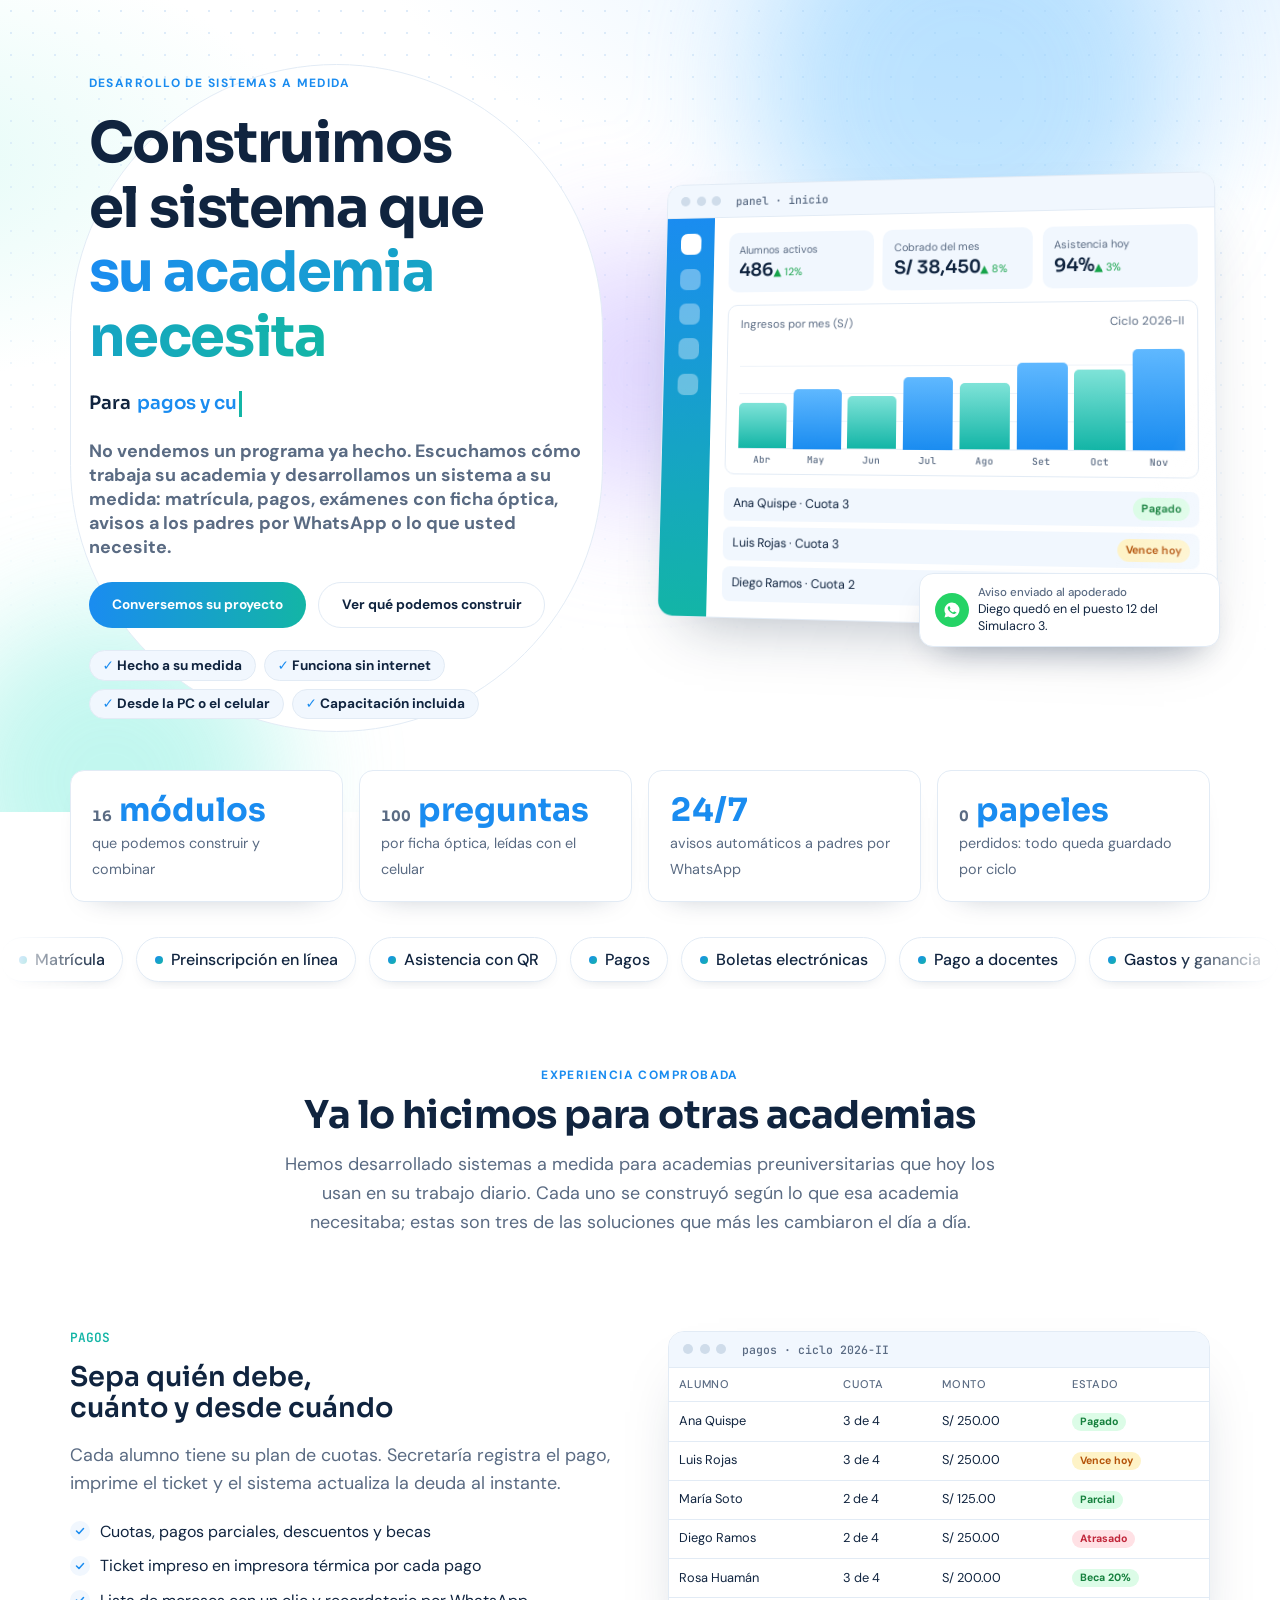
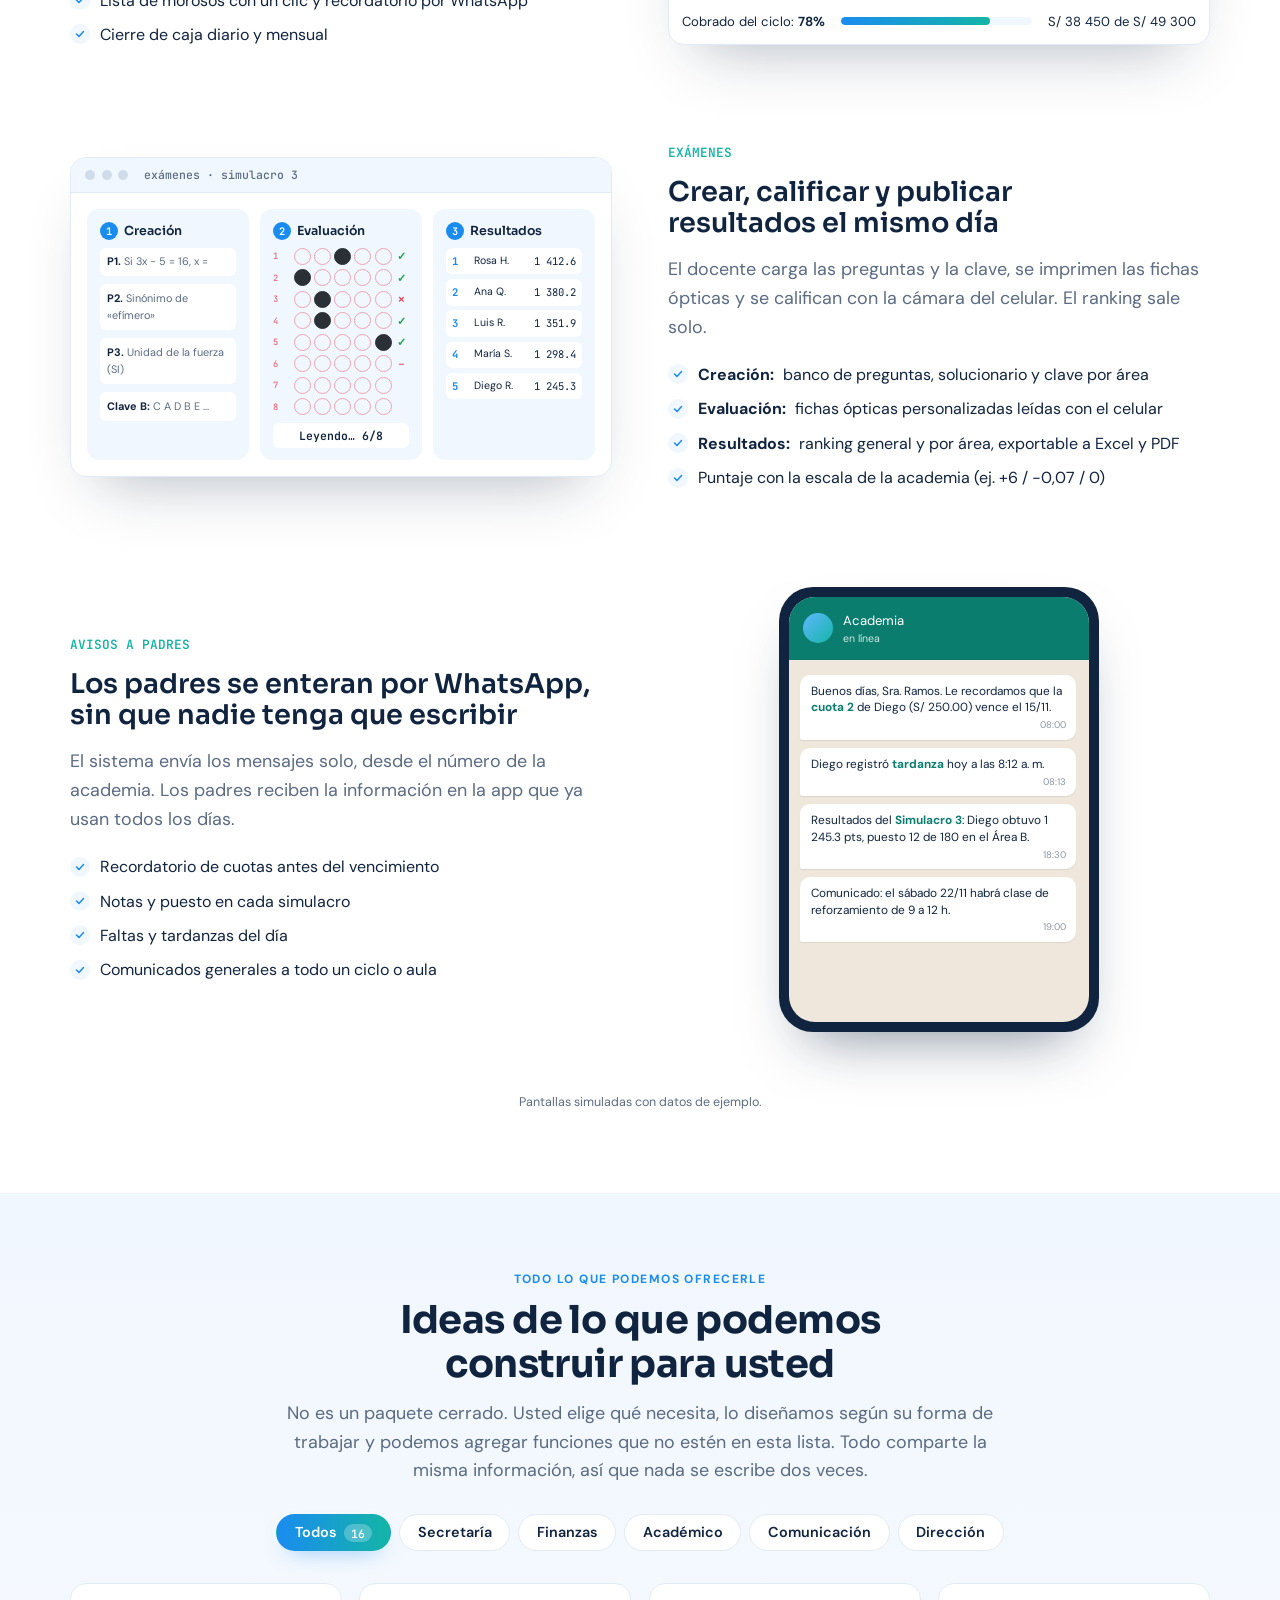
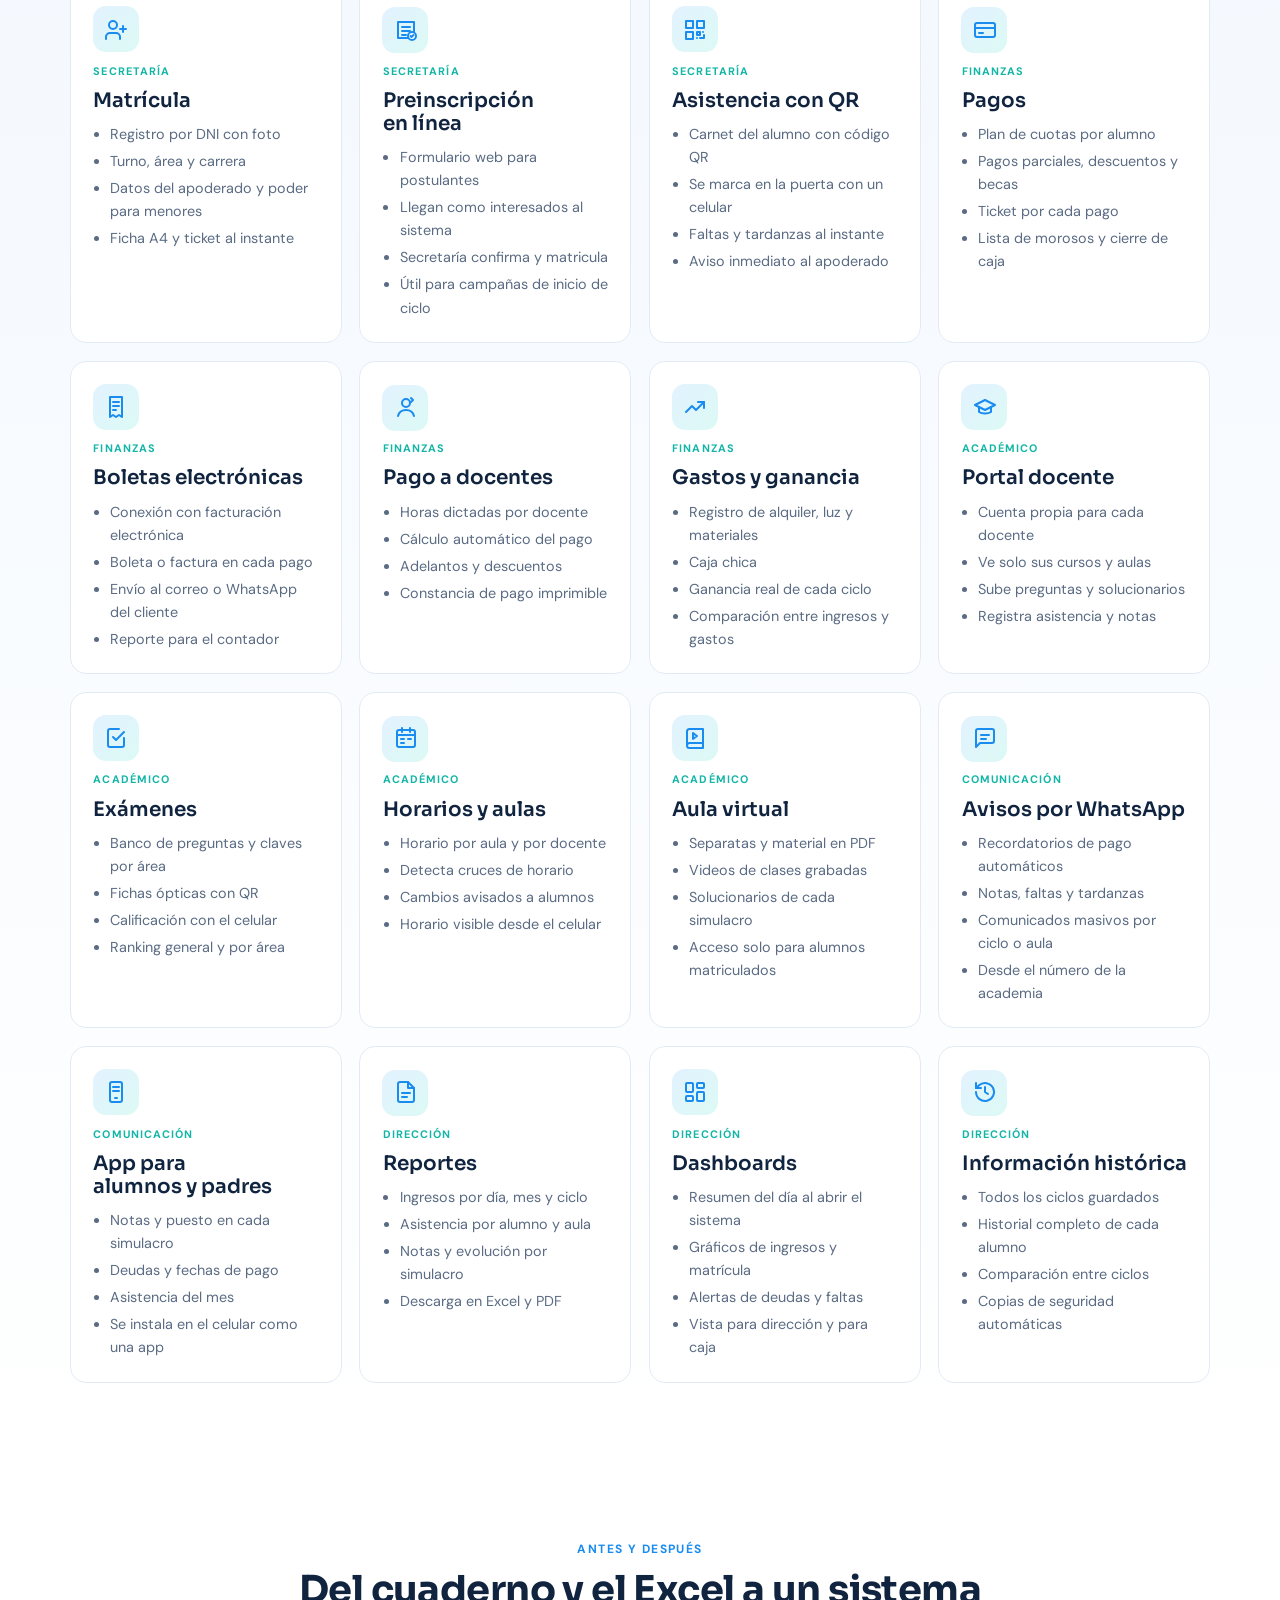
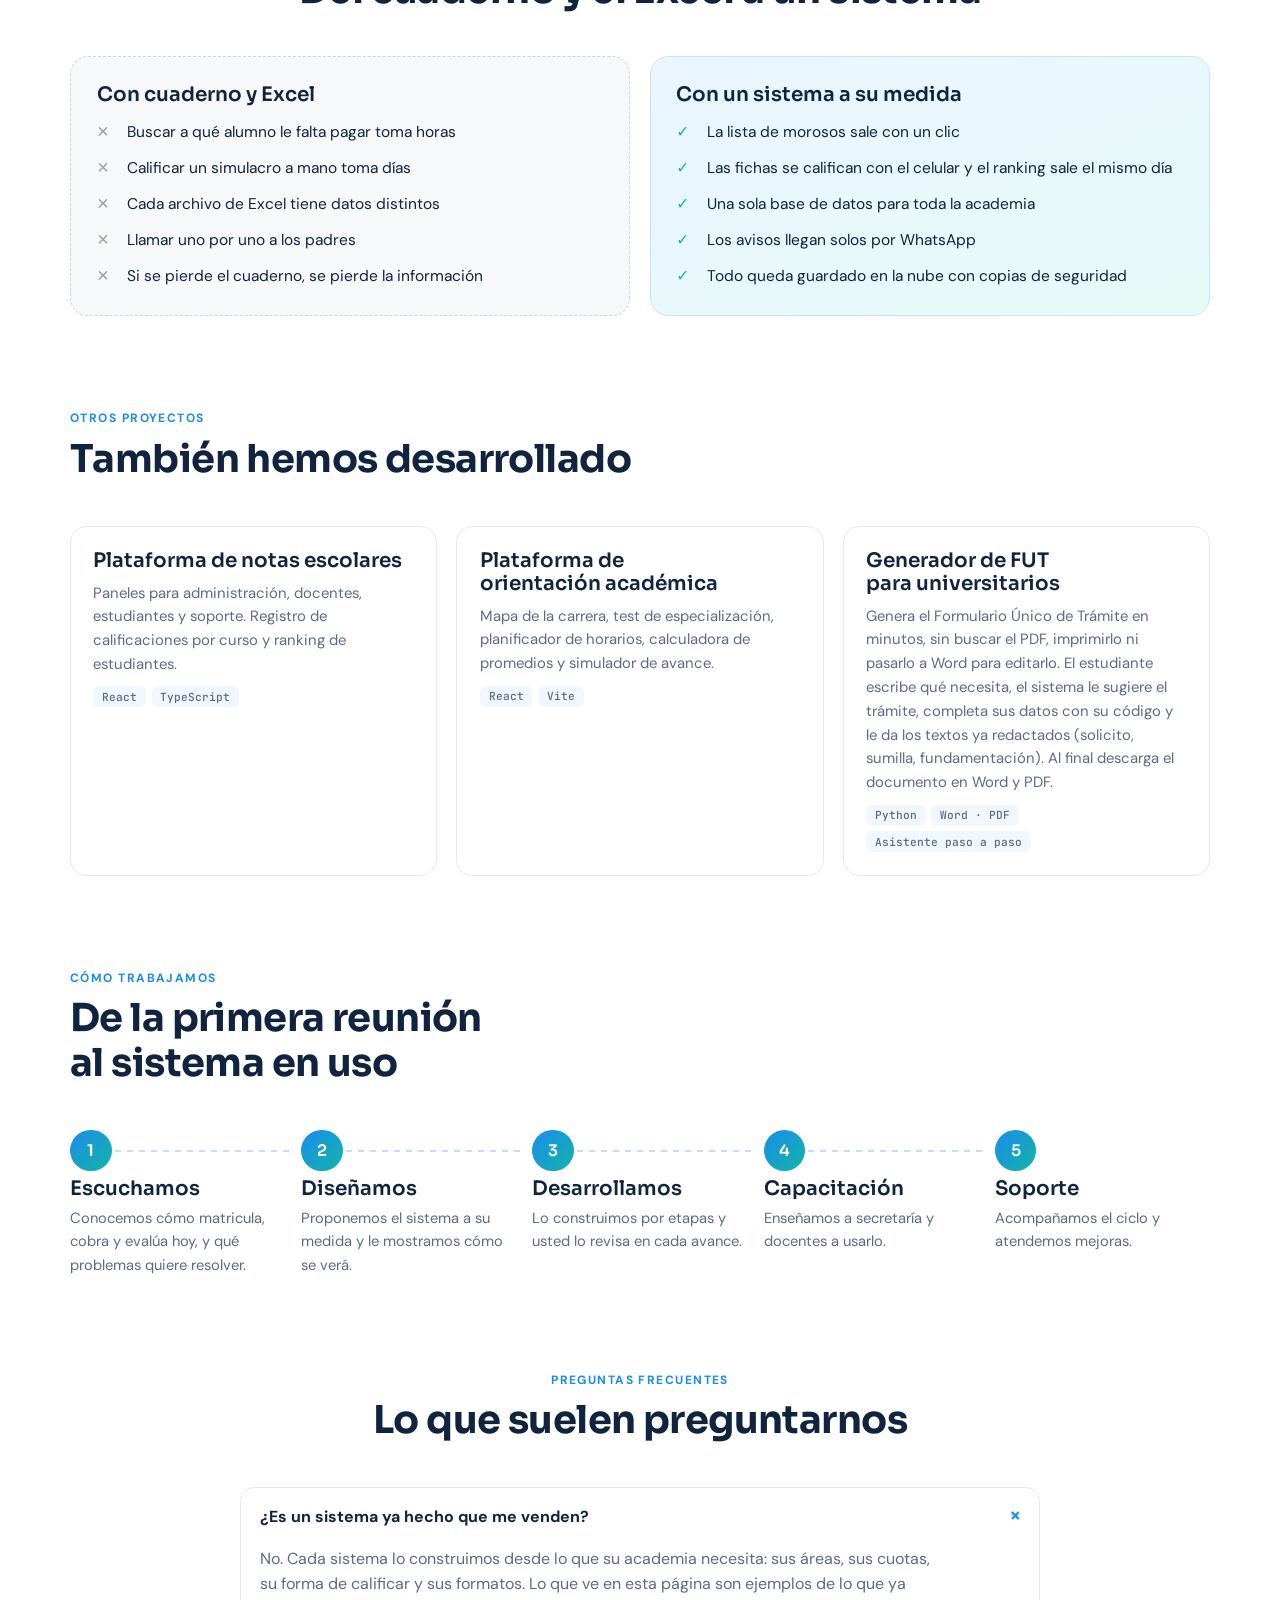
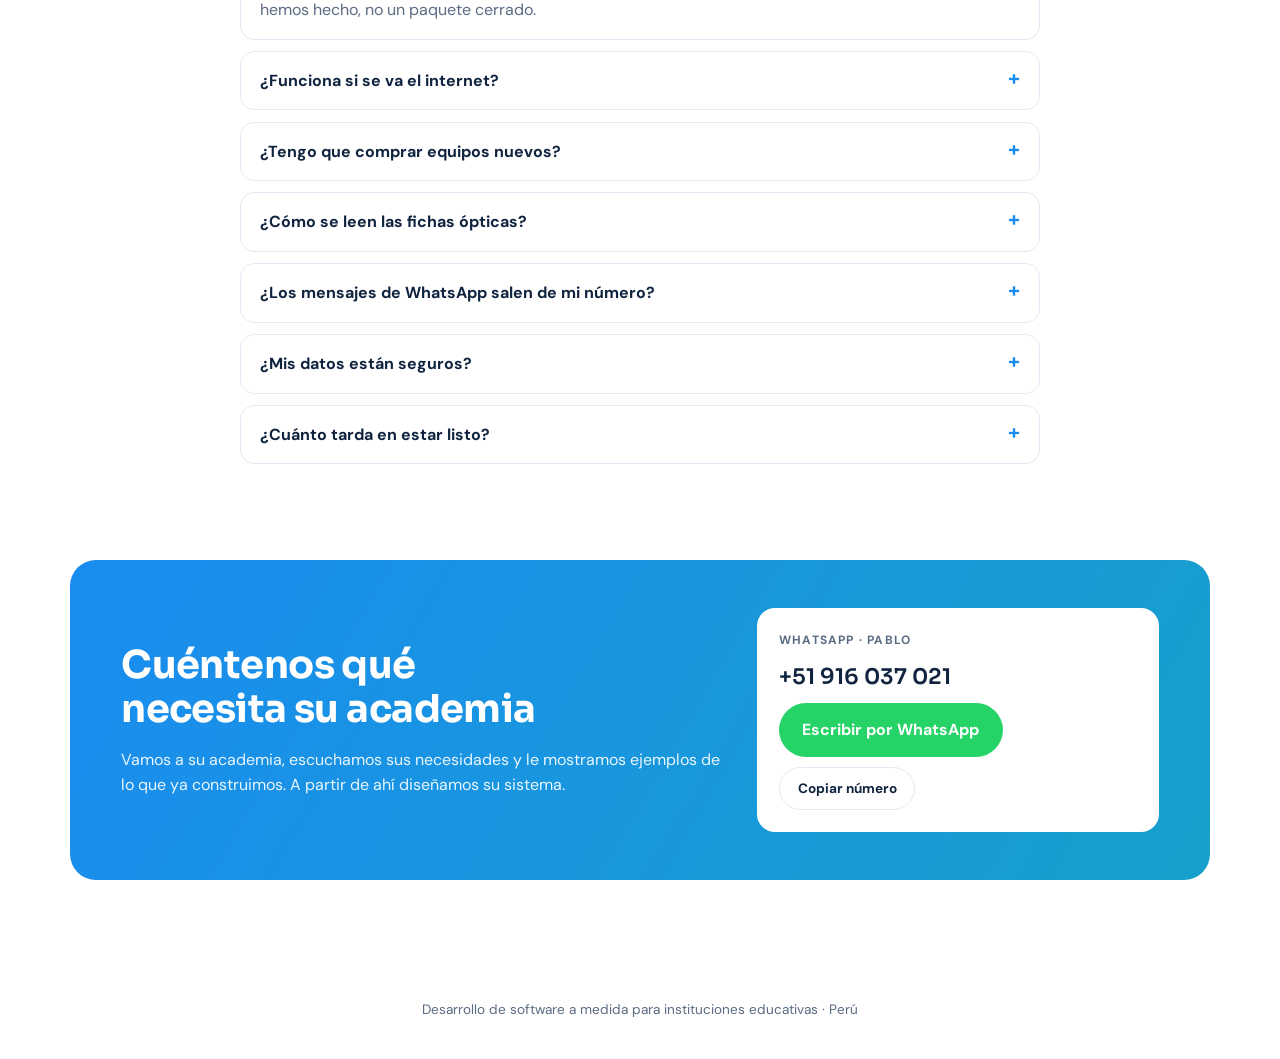
==== index.html @ 5cb62488 "Portafolio de sistemas para academias Co-Authored-By: Claude Opus 5.5 <noreply@anthropic.com>" ====
<!doctype html>
<html lang="es">
<head>
<meta charset="utf-8">
<meta name="viewport" content="width=device-width, initial-scale=1, viewport-fit=cover">
<title>Sistemas para Academias</title>
<meta name="description" content="Desarrollamos sistemas a medida para academias preuniversitarias: matrícula, pagos, exámenes con ficha óptica y avisos a padres por WhatsApp.">
<meta property="og:title" content="Sistemas a medida para academias">
<meta property="og:description" content="Matrícula, pagos, exámenes con ficha óptica y avisos a padres por WhatsApp, hechos a la medida de su academia.">
<meta name="claude:viewport-fit-sides" content="cover">
<link rel="preconnect" href="https://fonts.googleapis.com">
<link rel="stylesheet" href="https://fonts.googleapis.com/css2?family=Sora:wght@500;600;700&family=DM+Sans:wght@400;500;700&family=JetBrains+Mono:wght@500&display=swap">
<style>
/* Layout: landing clara de producto — hero con pantalla del sistema, tres pilares con su pantalla simulada, catálogo de módulos, comparación, FAQ y contacto.
   Tema único claro (lo pidió el cliente): colores fijados explícitamente. */
:root{
  --bg:#ffffff; --soft:#f1f7fe; --sky:#1a8cf0; --sky-2:#5fb8ff; --teal:#13b5a6;
  --ink:#10243f; --muted:#5a6b83; --line:#e2ebf5; --ok:#16a34a; --bad:#e2475b; --warn:#f59e0b; --wa:#25d366;
  --display:"Sora","Segoe UI",system-ui,sans-serif;
  --body:"DM Sans","Segoe UI",system-ui,sans-serif;
  --mono:"JetBrains Mono",ui-monospace,Consolas,monospace;
  color-scheme:light;
}
body{background:var(--bg);color:var(--ink);font:400 1rem/1.6 var(--body);overflow-x:hidden}
.wrap{max-width:1140px;margin:0 auto;padding-left:max(16px,env(safe-area-inset-left,0px));padding-right:max(16px,env(safe-area-inset-right,0px))}
section{padding-block:5rem}
h1,h2,h3,h4{font-family:var(--display);text-wrap:balance;margin:0;line-height:1.15}
h1{font-size:clamp(2.1rem,5vw,3.5rem);font-weight:700;letter-spacing:-.025em}
h2{font-size:clamp(1.7rem,3.2vw,2.4rem);font-weight:700;letter-spacing:-.015em}
h3{font-size:1.25rem;font-weight:600}
p{margin:0;max-width:62ch}
.eyebrow{display:inline-block;font:700 .75rem/1 var(--body);letter-spacing:.12em;text-transform:uppercase;color:var(--sky)}
.lead{font-size:1.12rem;color:var(--muted)}
.grad{background:linear-gradient(90deg,var(--sky),var(--teal));-webkit-background-clip:text;background-clip:text;color:transparent}
:focus-visible{outline:3px solid var(--sky-2);outline-offset:3px;border-radius:6px}
.head{display:grid;gap:.8rem;margin-bottom:2.8rem;max-width:720px}
.head.center{margin-inline:auto;text-align:center;justify-items:center}

.btn{display:inline-flex;align-items:center;gap:.5rem;padding:.85rem 1.4rem;border-radius:999px;font-weight:700;text-decoration:none;color:var(--ink);background:var(--bg);border:1.5px solid var(--line);transition:transform .2s,box-shadow .2s}
.btn:hover{transform:translateY(-2px);box-shadow:0 10px 24px -12px rgba(26,140,240,.45)}
.btn.primary{background:linear-gradient(90deg,var(--sky),var(--teal));color:#fff;border-color:transparent}
.btn.wa{background:var(--wa);color:#fff;border-color:transparent}

/* animación al entrar en pantalla (el estado de reposo es visible) */
.rv.in{animation:up .7s cubic-bezier(.2,.7,.2,1) both}
.rv.in.d1{animation-delay:.08s}.rv.in.d2{animation-delay:.16s}.rv.in.d3{animation-delay:.24s}
@keyframes up{from{opacity:0;transform:translateY(26px)}to{opacity:1;transform:none}}

/* HERO */
.hero{background:radial-gradient(1200px 500px at 85% -10%,#dff0ff 0,transparent 60%),radial-gradient(800px 400px at -10% 20%,#e3fbf7 0,transparent 55%),var(--bg);padding-block:4rem 5rem;position:relative}
.hero .wrap{display:grid;grid-template-columns:1fr 1.05fr;gap:3rem;align-items:center}
.hero .copy{display:grid;gap:1.4rem;min-width:0}
.cta{display:flex;flex-wrap:wrap;gap:.75rem}
.chips{display:flex;flex-wrap:wrap;gap:.5rem}
.chip{font-size:.85rem;padding:.35rem .8rem;border-radius:999px;background:var(--soft);color:var(--ink);border:1px solid var(--line)}
.chip b{color:var(--sky)}

/* ventana de app simulada */
.app{background:#fff;border:1px solid var(--line);border-radius:16px;box-shadow:0 30px 60px -30px rgba(16,36,63,.35);overflow:hidden;min-width:0}
.app .bar{display:flex;align-items:center;gap:.4rem;padding:.6rem .9rem;background:var(--soft);border-bottom:1px solid var(--line)}
.app .bar i{width:10px;height:10px;border-radius:50%;background:#cfdcea}
.app .bar span{margin-left:.6rem;font:500 .72rem var(--mono);color:var(--muted)}
.dash{display:grid;grid-template-columns:3.2rem 1fr}
.side{background:linear-gradient(180deg,var(--sky),var(--teal));display:grid;align-content:start;gap:.9rem;padding:1rem 0;justify-items:center}
.side i{width:22px;height:22px;border-radius:7px;background:rgba(255,255,255,.35)}
.side i:first-child{background:#fff}
.dmain{padding:1rem;display:grid;gap:.8rem;min-width:0}
.kpis{display:grid;grid-template-columns:repeat(3,minmax(0,1fr));gap:.6rem}
.kpi{background:var(--soft);border-radius:10px;padding:.6rem .7rem;min-width:0}
.kpi small{display:block;font-size:.68rem;color:var(--muted)}
.kpi strong{font:600 1.15rem var(--display);font-variant-numeric:tabular-nums}
.kpi em{font-style:normal;font-size:.68rem;color:var(--ok)}
.chart{background:#fff;border:1px solid var(--line);border-radius:10px;padding:.7rem .8rem .5rem}
.chart header{display:flex;justify-content:space-between;font-size:.72rem;color:var(--muted);margin-bottom:.4rem}
.bars{display:grid;grid-template-columns:repeat(8,1fr);gap:.45rem;align-items:end;height:110px;border-bottom:1px solid var(--line);background:repeating-linear-gradient(0deg,transparent 0 27px,#eef3f9 27px 28px)}
.bars span{background:linear-gradient(180deg,var(--sky-2),var(--sky));border-radius:5px 5px 0 0;height:var(--h);transform-origin:bottom;animation:grow 1.1s cubic-bezier(.2,.7,.2,1) both}
.bars span:nth-child(odd){background:linear-gradient(180deg,#7fe3d8,var(--teal))}
@keyframes grow{from{transform:scaleY(0)}}
.months{display:grid;grid-template-columns:repeat(8,1fr);gap:.45rem;font:500 .6rem var(--mono);color:var(--muted);text-align:center;margin-top:.25rem}
.list{display:grid;gap:.35rem}
.li{display:flex;justify-content:space-between;align-items:center;gap:.5rem;font-size:.78rem;padding:.4rem .6rem;border-radius:8px;background:var(--soft)}
.pill{font-size:.66rem;font-weight:700;padding:.15rem .5rem;border-radius:999px;white-space:nowrap}
.pill.ok{background:#dcfce7;color:#15803d}.pill.warn{background:#fef3c7;color:#b45309}.pill.bad{background:#ffe1e5;color:#c0263a}

.hero-art{position:relative;min-width:0}
.toast{position:absolute;right:-10px;bottom:-26px;display:flex;gap:.6rem;align-items:center;background:#fff;border:1px solid var(--line);border-radius:14px;padding:.7rem .9rem;box-shadow:0 18px 36px -18px rgba(16,36,63,.4);max-width:270px;animation:float 5s ease-in-out infinite}
.toast .wa-ic{flex:none;width:34px;height:34px;border-radius:50%;background:var(--wa);display:grid;place-items:center}
.toast p{font-size:.78rem;line-height:1.35}
.toast b{display:block;font-size:.72rem;color:var(--muted);font-weight:500}
@keyframes float{50%{transform:translateY(-8px)}}

/* CIFRAS */
.stats{display:grid;grid-template-columns:repeat(4,minmax(0,1fr));gap:1rem;margin-top:-2.6rem;position:relative}
.stat{background:#fff;border:1px solid var(--line);border-radius:14px;padding:1.2rem 1.3rem;box-shadow:0 14px 30px -24px rgba(16,36,63,.4)}
.stat strong{display:block;font:700 2rem var(--display);color:var(--sky);font-variant-numeric:tabular-nums}
.stat span{font-size:.9rem;color:var(--muted)}

/* PILARES */
.pillar{display:grid;grid-template-columns:1fr 1fr;gap:3.5rem;align-items:center;padding-block:3rem}
.pillar>*{min-width:0}
.pillar.flip .txt{order:2}
.txt{display:grid;gap:1rem}
.ticks{list-style:none;padding:0;margin:.3rem 0 0;display:grid;gap:.55rem}
.ticks li{display:flex;gap:.6rem;align-items:flex-start}
.ticks li::before{content:"";flex:none;width:20px;height:20px;margin-top:.15rem;border-radius:50%;background:var(--soft) url("data:image/svg+xml,%3Csvg xmlns='http://www.w3.org/2000/svg' viewBox='0 0 24 24' fill='none' stroke='%231a8cf0' stroke-width='3' stroke-linecap='round' stroke-linejoin='round'%3E%3Cpath d='M5 12l5 5 9-10'/%3E%3C/svg%3E") center/12px no-repeat}
.num{font:600 .8rem var(--mono);color:var(--teal)}

/* pagos */
.pay table{width:100%;border-collapse:collapse;font-size:.8rem}
.pay th{text-align:left;font-weight:500;color:var(--muted);font-size:.7rem;text-transform:uppercase;letter-spacing:.06em;padding:.5rem .6rem;border-bottom:1px solid var(--line)}
.pay td{padding:.55rem .6rem;border-bottom:1px solid var(--line);font-variant-numeric:tabular-nums}
.pay tr.hl td{animation:hl 4s ease-in-out infinite}
@keyframes hl{0%,60%,100%{background:transparent}20%,40%{background:#e8f5ff}}
.scroll{overflow-x:auto}
.pay .sum{display:flex;justify-content:space-between;gap:1rem;padding:.8rem;flex-wrap:wrap;font-size:.82rem}
.meter{height:8px;border-radius:99px;background:var(--soft);overflow:hidden;flex:1 1 140px;align-self:center}
.meter i{display:block;height:100%;width:78%;background:linear-gradient(90deg,var(--sky),var(--teal));border-radius:99px;animation:fill 1.6s ease both}
@keyframes fill{from{width:0}}

/* exámenes: 3 pasos */
.exam{display:grid;grid-template-columns:repeat(3,minmax(0,1fr));gap:.7rem;padding:1rem}
.exam>div{min-width:0;background:var(--soft);border-radius:12px;padding:.8rem;display:grid;gap:.5rem;align-content:start}
.exam h4{font-size:.78rem;font-weight:600;display:flex;gap:.4rem;align-items:center}
.exam h4 span{width:18px;height:18px;border-radius:50%;background:var(--sky);color:#fff;font:600 .65rem var(--mono);display:grid;place-items:center}
.q{font-size:.68rem;background:#fff;border-radius:6px;padding:.35rem .45rem;color:var(--muted)}
.q b{color:var(--ink)}
.omr{display:grid;gap:.28rem}
.orow{display:grid;grid-template-columns:1.1rem repeat(5,1fr) .9rem;gap:.18rem;align-items:center;font:500 .55rem var(--mono);color:#e86a7c}
.ob{aspect-ratio:1;border:1px solid #f0a3ae;border-radius:50%;max-width:15px;width:100%;justify-self:center;transition:background .2s}
.ob.on{background:#2b2f36;border-color:#2b2f36}
.res{font-size:.7rem;text-align:center;font-weight:700}
.res.ok{color:var(--ok)}.res.bad{color:var(--bad)}
.score{font:600 .72rem var(--mono);text-align:center;color:var(--ink);background:#fff;border-radius:6px;padding:.3rem}
.rank{display:grid;gap:.3rem}
.rk{display:grid;grid-template-columns:1rem 1fr auto;gap:.35rem;align-items:center;font-size:.66rem;background:#fff;border-radius:6px;padding:.3rem .4rem}
.rk b{font-family:var(--mono);color:var(--sky)}
.rk i{font-style:normal;font-family:var(--mono);font-variant-numeric:tabular-nums}

/* WhatsApp */
.phone{width:min(300px,100%);margin-inline:auto;background:#10243f;border-radius:34px;padding:10px;box-shadow:0 30px 60px -28px rgba(16,36,63,.55)}
.screen{border-radius:26px;overflow:hidden;background:#efe7dc}
.wahead{background:#0b7d6e;color:#fff;display:flex;gap:.6rem;align-items:center;padding:.8rem .9rem;font-size:.82rem}
.wahead i{width:30px;height:30px;border-radius:50%;background:linear-gradient(135deg,var(--sky-2),var(--teal))}
.wahead small{display:block;font-size:.66rem;opacity:.8}
.chat{display:grid;gap:.5rem;padding:.9rem .7rem 1.1rem;min-height:330px;align-content:start}
.msg{background:#fff;border-radius:10px 10px 10px 2px;padding:.5rem .65rem;font-size:.74rem;line-height:1.4;max-width:92%;box-shadow:0 1px 1px rgba(0,0,0,.08)}
.msg time{display:block;text-align:right;font-size:.6rem;color:#8a96a3;margin-top:.15rem}
.msg strong{color:#0b7d6e}
.m1{animation:m1 12s infinite}.m2{animation:m2 12s infinite}.m3{animation:m3 12s infinite}.m4{animation:m4 12s infinite}
@keyframes m1{0%,4%{opacity:0;transform:translateY(10px)}9%,94%{opacity:1;transform:none}100%{opacity:0}}
@keyframes m2{0%,22%{opacity:0;transform:translateY(10px)}27%,94%{opacity:1;transform:none}100%{opacity:0}}
@keyframes m3{0%,40%{opacity:0;transform:translateY(10px)}45%,94%{opacity:1;transform:none}100%{opacity:0}}
@keyframes m4{0%,58%{opacity:0;transform:translateY(10px)}63%,94%{opacity:1;transform:none}100%{opacity:0}}

/* MÓDULOS */
.mods-sec{background:linear-gradient(180deg,var(--soft),#fff)}
.mods{display:grid;grid-template-columns:repeat(4,minmax(0,1fr));gap:1.1rem}
.mod{background:#fff;border:1px solid var(--line);border-radius:16px;padding:1.4rem;display:grid;gap:.7rem;align-content:start;transition:transform .25s,box-shadow .25s,border-color .25s}
.mod:hover{transform:translateY(-5px);box-shadow:0 22px 40px -26px rgba(26,140,240,.55);border-color:#bfe0ff}
.ic{width:46px;height:46px;border-radius:13px;display:grid;place-items:center;background:linear-gradient(135deg,#e3f2ff,#dcfaf5)}
.ic svg{width:24px;height:24px;stroke:var(--sky);fill:none;stroke-width:2;stroke-linecap:round;stroke-linejoin:round}
.mod ul{margin:0;padding-left:1.05rem;color:var(--muted);font-size:.9rem;display:grid;gap:.25rem}

/* COMPARACIÓN */
.vs{display:grid;grid-template-columns:1fr 1fr;gap:1.2rem}
.col{border-radius:18px;padding:1.6rem;display:grid;gap:.9rem;align-content:start}
.col.before{background:#f7f8fa;border:1px dashed #cfd6df}
.col.after{background:linear-gradient(160deg,#eaf5ff,#e6fbf8);border:1px solid #c7e5ff}
.col h3{display:flex;align-items:center;gap:.6rem}
.col ul{list-style:none;margin:0;padding:0;display:grid;gap:.7rem}
.col li{display:grid;grid-template-columns:1.4rem 1fr;gap:.5rem;font-size:.97rem}
.col.before li::before{content:"✕";color:#9aa4b2;font-weight:700}
.col.after li::before{content:"✓";color:var(--teal);font-weight:700}

/* OTROS */
.others{display:grid;grid-template-columns:repeat(3,minmax(0,1fr));gap:1.2rem}
.other{border:1px solid var(--line);border-radius:16px;padding:1.4rem;display:grid;gap:.6rem;align-content:start;background:#fff}
.other p{color:var(--muted);font-size:.93rem}
.tags{display:flex;flex-wrap:wrap;gap:.35rem}
.tags span{font:500 .7rem var(--mono);padding:.22rem .55rem;border-radius:6px;background:var(--soft);color:var(--muted)}

/* PROCESO */
.steps{list-style:none;margin:0;padding:0;display:grid;grid-template-columns:repeat(5,minmax(0,1fr));gap:1rem;counter-reset:s;position:relative}
.steps li{counter-increment:s;display:grid;gap:.4rem;align-content:start;position:relative}
.steps li::before{content:counter(s);width:2.6rem;height:2.6rem;border-radius:50%;background:linear-gradient(135deg,var(--sky),var(--teal));color:#fff;display:grid;place-items:center;font:600 1rem var(--display);position:relative;z-index:1}
.steps li:not(:last-child)::after{content:"";position:absolute;top:1.3rem;left:2.8rem;right:-.6rem;height:2px;background:repeating-linear-gradient(90deg,#bfe0ff 0 6px,transparent 6px 12px)}
.steps p{color:var(--muted);font-size:.92rem}

/* FAQ */
.faq{display:grid;gap:.7rem;max-width:800px;margin-inline:auto}
details{border:1px solid var(--line);border-radius:14px;background:#fff;padding:0 1.2rem}
summary{cursor:pointer;list-style:none;padding:1rem 0;font-weight:700;display:flex;justify-content:space-between;gap:1rem}
summary::-webkit-details-marker{display:none}
summary::after{content:"+";color:var(--sky);font-size:1.3rem;line-height:1;transition:transform .25s}
details[open] summary::after{transform:rotate(45deg)}
details p{padding-bottom:1rem;color:var(--muted)}

/* CONTACTO */
.contact{background:linear-gradient(120deg,var(--sky),var(--teal));color:#fff;border-radius:26px;padding:3rem max(1.4rem,4vw);display:grid;grid-template-columns:1.2fr .8fr;gap:2rem;align-items:center}
.contact>*{min-width:0}
.contact h2{color:#fff}
.contact p{color:#e8f6ff}
.card{background:#fff;color:var(--ink);border-radius:18px;padding:1.4rem;display:grid;gap:.8rem}
.card small{font-size:.75rem;text-transform:uppercase;letter-spacing:.1em;color:var(--muted);font-weight:700}
.card .n{font:600 1.35rem var(--display);user-select:all;overflow-wrap:anywhere}
.row2{display:flex;flex-wrap:wrap;gap:.6rem}
.copy{font:700 .85rem var(--body);padding:.75rem 1.1rem;border-radius:999px;border:1.5px solid var(--line);background:#fff;color:var(--ink);cursor:pointer}
footer.site{padding-block:2.4rem;color:var(--muted);font-size:.85rem;text-align:center}
.note{font-size:.78rem;color:var(--muted);text-align:center;margin-top:.8rem;max-width:none}

@media (max-width:960px){
  .hero .wrap,.pillar,.contact{grid-template-columns:1fr}
  .pillar.flip .txt{order:0}
  .mods{grid-template-columns:repeat(2,minmax(0,1fr))}
  .stats{grid-template-columns:repeat(2,minmax(0,1fr))}
  .others{grid-template-columns:1fr}
  .steps{grid-template-columns:1fr}
  .steps li{grid-template-columns:2.6rem 1fr;column-gap:1rem}
  .steps li::before{grid-row:span 2}
  .steps li:not(:last-child)::after{display:none}
  .toast{right:0}
}
@media (max-width:620px){
  .mods,.vs{grid-template-columns:1fr}
  .exam{grid-template-columns:1fr}
  .kpis{grid-template-columns:repeat(3,minmax(0,1fr))}
  .stat strong{font-size:1.6rem}
  .toast{position:relative;bottom:auto;margin:1rem 0 0 auto}
}
[hidden]{display:none!important}
html{padding-top:env(safe-area-inset-top,0px);padding-bottom:env(safe-area-inset-bottom,0px)} body{margin:0} img{max-width:100%}
/* ===== EFECTOS ===== */
/* barra de progreso de lectura */
.progress{position:fixed;top:0;left:0;right:0;height:calc(4px + env(safe-area-inset-top,0px));padding-top:env(safe-area-inset-top,0px);z-index:50;pointer-events:none}
.progress i{display:block;height:4px;width:100%;background:linear-gradient(90deg,var(--sky),var(--teal),#7c5cff);transform-origin:left;transform:scaleX(var(--p,0))}

/* manchas de color que se mueven en el fondo del hero */
.hero{overflow:hidden}
.hero .wrap{position:relative;z-index:1}
.blobs{position:absolute;inset:0;pointer-events:none;filter:blur(60px);opacity:.55}
.blobs i{position:absolute;border-radius:50%;animation:drift 18s ease-in-out infinite alternate}
.blobs i:nth-child(1){width:420px;height:420px;background:#8fd0ff;top:-120px;right:8%}
.blobs i:nth-child(2){width:340px;height:340px;background:#8ff0e2;bottom:-140px;left:-60px;animation-duration:22s}
.blobs i:nth-child(3){width:260px;height:260px;background:#c9b8ff;top:30%;left:40%;animation-duration:26s}
@keyframes drift{to{transform:translate(60px,40px) scale(1.15)}}
/* puntos de cuadrícula sutiles */
.hero::before{content:"";position:absolute;inset:0;background-image:radial-gradient(#cfe3f7 1px,transparent 1px);background-size:22px 22px;mask-image:linear-gradient(180deg,#000 0,transparent 85%);-webkit-mask-image:linear-gradient(180deg,#000 0,transparent 85%);opacity:.7}

/* texto del título con degradado en movimiento */
.grad{background-image:linear-gradient(90deg,var(--sky),var(--teal),#7c5cff,var(--sky));background-size:300% 100%;animation:shine 8s linear infinite}
@keyframes shine{to{background-position:300% 0}}

/* palabra que se escribe sola */
.rotator{font:600 1.15rem var(--display);color:var(--ink);display:flex;flex-wrap:wrap;gap:.4rem;align-items:baseline}
.rotator .w{color:var(--sky);border-right:3px solid var(--teal);padding-right:.15rem;animation:caret .9s steps(1) infinite;min-height:1.4em}
@keyframes caret{50%{border-color:transparent}}

/* ventana 3D que sigue al mouse */
.hero-art{perspective:1200px}
.hero-art .app{transform:rotateY(var(--ry,-8deg)) rotateX(var(--rx,4deg));transition:transform .25s ease-out;transform-style:preserve-3d}
.hero-art .app::after{content:"";position:absolute;inset:0;border-radius:16px;pointer-events:none;background:linear-gradient(115deg,transparent 40%,rgba(255,255,255,.55) 50%,transparent 60%);background-size:250% 100%;animation:sheen 6s ease-in-out infinite}
.hero-art .app{position:relative}
@keyframes sheen{0%,60%{background-position:150% 0}100%{background-position:-50% 0}}

/* botón principal con brillo que pasa */
.btn.primary{position:relative;overflow:hidden;background-size:200% 100%;background-image:linear-gradient(90deg,var(--sky),var(--teal),var(--sky))}
.btn.primary::after{content:"";position:absolute;inset:0;background:linear-gradient(110deg,transparent 30%,rgba(255,255,255,.45) 50%,transparent 70%);transform:translateX(-100%);animation:pass 3.2s ease-in-out infinite}
@keyframes pass{60%,100%{transform:translateX(100%)}}

/* cinta de módulos que corre */
.marquee{overflow:hidden;padding-block:2.2rem .4rem;mask-image:linear-gradient(90deg,transparent,#000 8%,#000 92%,transparent);-webkit-mask-image:linear-gradient(90deg,transparent,#000 8%,#000 92%,transparent)}
.track{display:flex;gap:.8rem;width:max-content;animation:run 38s linear infinite}
.marquee:hover .track{animation-play-state:paused}
.track span{display:inline-flex;align-items:center;gap:.5rem;white-space:nowrap;padding:.55rem 1.1rem;border-radius:999px;background:#fff;border:1px solid var(--line);font-weight:500;box-shadow:0 6px 16px -12px rgba(16,36,63,.35)}
.track span::before{content:"";width:8px;height:8px;border-radius:50%;background:linear-gradient(135deg,var(--sky),var(--teal))}
@keyframes run{to{transform:translateX(-50%)}}

/* filtros de módulos */
.filters{display:flex;flex-wrap:wrap;justify-content:center;gap:.5rem;margin:-1rem 0 2rem}
.f{font:600 .9rem var(--body);padding:.55rem 1.1rem;border-radius:999px;border:1.5px solid var(--line);background:#fff;color:var(--ink);cursor:pointer;transition:all .2s}
.f span{font:500 .72rem var(--mono);background:var(--soft);color:var(--sky);padding:.1rem .45rem;border-radius:99px;margin-left:.2rem}
.f:hover{border-color:#bfe0ff;transform:translateY(-1px)}
.f.on{background:linear-gradient(90deg,var(--sky),var(--teal));color:#fff;border-color:transparent;box-shadow:0 10px 22px -12px rgba(26,140,240,.6)}
.f.on span{background:rgba(255,255,255,.25);color:#fff}
.mod.pop{animation:popin .45s cubic-bezier(.2,.8,.2,1.2) both}
@keyframes popin{from{opacity:0;transform:scale(.92) translateY(10px)}}
.cat{font:700 .68rem var(--body);letter-spacing:.1em;text-transform:uppercase;color:var(--teal)}

/* foco de luz que sigue al mouse sobre cada módulo */
.mod{position:relative;overflow:hidden;isolation:isolate}
.mod::before{content:"";position:absolute;inset:0;z-index:-1;background:radial-gradient(260px circle at var(--x,50%) var(--y,0%),rgba(95,184,255,.22),transparent 60%);opacity:0;transition:opacity .3s}
.mod:hover::before{opacity:1}
.mod:hover .ic{transform:rotate(-8deg) scale(1.08)}
.ic{transition:transform .3s}

/* borde de degradado animado en el contacto */
.contact{background-size:200% 200%;animation:flow 10s ease infinite}
@keyframes flow{50%{background-position:100% 50%}}
.card{animation:float 6s ease-in-out infinite}

@media (prefers-reduced-motion:reduce){*,*::before,*::after{animation:none!important;transition:none!important}.hero-art .app{transform:none}}
</style>
</head>
<body>

<!-- HERO -->
<div class="progress" aria-hidden="true"><i id="prog"></i></div>
<header class="hero">
  <div class="blobs" aria-hidden="true"><i></i><i></i><i></i></div>
  <div class="wrap">
    <div class="copy">
      <span class="eyebrow">Desarrollo de sistemas a medida</span>
      <h1>Construimos el sistema que <span class="grad">su academia necesita</span></h1>
      <p class="rotator" aria-label="Para matrículas, pagos, exámenes, avisos por WhatsApp y reportes">Para <span class="w" id="rot" aria-hidden="true">matrículas</span></p>
      <p class="lead">No vendemos un programa ya hecho. Escuchamos cómo trabaja su academia y desarrollamos un sistema a su medida: matrícula, pagos, exámenes con ficha óptica, avisos a los padres por WhatsApp o lo que usted necesite.</p>
      <div class="cta">
        <a class="btn primary" href="#contacto">Conversemos su proyecto</a>
        <a class="btn" href="#modulos">Ver qué podemos construir</a>
      </div>
      <div class="chips">
        <span class="chip"><b>✓</b> Hecho a su medida</span>
        <span class="chip"><b>✓</b> Funciona sin internet</span>
        <span class="chip"><b>✓</b> Desde la PC o el celular</span>
        <span class="chip"><b>✓</b> Capacitación incluida</span>
      </div>
    </div>

    <div class="hero-art rv">
      <div class="app" role="img" aria-label="Pantalla simulada del panel principal con ingresos del mes y estado de pagos">
        <div class="bar"><i></i><i></i><i></i><span>panel · inicio</span></div>
        <div class="dash">
          <div class="side"><i></i><i></i><i></i><i></i><i></i></div>
          <div class="dmain">
            <div class="kpis">
              <div class="kpi"><small>Alumnos activos</small><strong class="count" data-to="486">486</strong><em>▲ 12%</em></div>
              <div class="kpi"><small>Cobrado del mes</small><strong>S/ <span class="count" data-to="38450">38450</span></strong><em>▲ 8%</em></div>
              <div class="kpi"><small>Asistencia hoy</small><strong><span class="count" data-to="94">94</span>%</strong><em>▲ 3%</em></div>
            </div>
            <div class="chart">
              <header><span>Ingresos por mes (S/)</span><span>Ciclo 2026-II</span></header>
              <div class="bars"><span style="--h:42%"></span><span style="--h:55%"></span><span style="--h:48%"></span><span style="--h:66%"></span><span style="--h:60%"></span><span style="--h:78%"></span><span style="--h:72%"></span><span style="--h:90%"></span></div>
              <div class="months"><span>Abr</span><span>May</span><span>Jun</span><span>Jul</span><span>Ago</span><span>Set</span><span>Oct</span><span>Nov</span></div>
            </div>
            <div class="list">
              <div class="li"><span>Ana Quispe · Cuota 3</span><span class="pill ok">Pagado</span></div>
              <div class="li"><span>Luis Rojas · Cuota 3</span><span class="pill warn">Vence hoy</span></div>
              <div class="li"><span>Diego Ramos · Cuota 2</span><span class="pill bad">Atrasado</span></div>
            </div>
          </div>
        </div>
      </div>
      <div class="toast" aria-hidden="true">
        <span class="wa-ic"><svg width="18" height="18" viewBox="0 0 24 24" fill="#fff"><path d="M12 2a10 10 0 0 0-8.6 15.1L2 22l5-1.3A10 10 0 1 0 12 2zm5.2 14.1c-.2.6-1.3 1.2-1.8 1.2-.5.1-1 .2-3.3-.7-2.8-1.1-4.5-4-4.7-4.2-.1-.2-1.1-1.5-1.1-2.8s.7-2 1-2.3c.2-.3.5-.3.7-.3h.5c.2 0 .4 0 .6.5l.8 2c.1.2.1.4 0 .5l-.4.6-.3.4c-.1.1-.3.3-.1.6.2.3.8 1.3 1.7 2.1 1.2 1 2.1 1.3 2.4 1.5.3.1.5.1.6-.1l.9-1c.2-.3.4-.2.6-.1l1.9.9c.3.1.5.2.5.3.1.2.1.7-.1 1.3z"/></svg></span>
        <p><b>Aviso enviado al apoderado</b>Diego quedó en el puesto 12 del Simulacro 3.</p>
      </div>
    </div>
  </div>
</header>

<!-- CIFRAS -->
<div class="wrap">
  <div class="stats">
    <div class="stat rv"><strong><span class="count" data-to="16">16</span> módulos</strong><span>que podemos construir y combinar</span></div>
    <div class="stat rv d1"><strong><span class="count" data-to="100">100</span> preguntas</strong><span>por ficha óptica, leídas con el celular</span></div>
    <div class="stat rv d2"><strong>24/7</strong><span>avisos automáticos a padres por WhatsApp</span></div>
    <div class="stat rv d3"><strong><span class="count" data-to="0">0</span> papeles</strong><span>perdidos: todo queda guardado por ciclo</span></div>
  </div>
</div>
<div class="marquee" aria-hidden="true"><div class="track" id="track"></div></div>

<!-- PILARES -->
<section id="experiencia">
  <div class="wrap">
    <div class="head center rv">
      <span class="eyebrow">Experiencia comprobada</span>
      <h2>Ya lo hicimos para otras academias</h2>
      <p class="lead">Hemos desarrollado sistemas a medida para academias preuniversitarias que hoy los usan en su trabajo diario. Cada uno se construyó según lo que esa academia necesitaba; estas son tres de las soluciones que más les cambiaron el día a día.</p>
    </div>

    <!-- Pagos -->
    <div class="pillar">
      <div class="txt rv">
        <span class="num">PAGOS</span>
        <h3 style="font-size:1.7rem">Sepa quién debe, cuánto y desde cuándo</h3>
        <p class="lead">Cada alumno tiene su plan de cuotas. Secretaría registra el pago, imprime el ticket y el sistema actualiza la deuda al instante.</p>
        <ul class="ticks"><li>Cuotas, pagos parciales, descuentos y becas</li><li>Ticket impreso en impresora térmica por cada pago</li><li>Lista de morosos con un clic y recordatorio por WhatsApp</li><li>Cierre de caja diario y mensual</li></ul>
      </div>
      <div class="app pay rv d1" role="img" aria-label="Pantalla simulada de control de pagos">
        <div class="bar"><i></i><i></i><i></i><span>pagos · ciclo 2026-II</span></div>
        <div class="scroll"><table>
          <thead><tr><th>Alumno</th><th>Cuota</th><th>Monto</th><th>Estado</th></tr></thead>
          <tbody>
            <tr><td>Ana Quispe</td><td>3 de 4</td><td>S/ 250.00</td><td><span class="pill ok">Pagado</span></td></tr>
            <tr class="hl"><td>Luis Rojas</td><td>3 de 4</td><td>S/ 250.00</td><td><span class="pill warn">Vence hoy</span></td></tr>
            <tr><td>María Soto</td><td>2 de 4</td><td>S/ 125.00</td><td><span class="pill ok">Parcial</span></td></tr>
            <tr><td>Diego Ramos</td><td>2 de 4</td><td>S/ 250.00</td><td><span class="pill bad">Atrasado</span></td></tr>
            <tr><td>Rosa Huamán</td><td>3 de 4</td><td>S/ 200.00</td><td><span class="pill ok">Beca 20%</span></td></tr>
          </tbody>
        </table></div>
        <div class="sum"><span>Cobrado del ciclo: <b>78%</b></span><div class="meter"><i></i></div><span>S/ 38 450 de S/ 49 300</span></div>
      </div>
    </div>

    <!-- Exámenes -->
    <div class="pillar flip">
      <div class="txt rv">
        <span class="num">EXÁMENES</span>
        <h3 style="font-size:1.7rem">Crear, calificar y publicar resultados el mismo día</h3>
        <p class="lead">El docente carga las preguntas y la clave, se imprimen las fichas ópticas y se califican con la cámara del celular. El ranking sale solo.</p>
        <ul class="ticks"><li><b>Creación:</b> banco de preguntas, solucionario y clave por área</li><li><b>Evaluación:</b> fichas ópticas personalizadas leídas con el celular</li><li><b>Resultados:</b> ranking general y por área, exportable a Excel y PDF</li><li>Puntaje con la escala de la academia (ej. +6 / −0,07 / 0)</li></ul>
      </div>
      <div class="app rv d1" role="img" aria-label="Pantalla simulada del flujo de examen: creación, calificación de ficha óptica y ranking">
        <div class="bar"><i></i><i></i><i></i><span>exámenes · simulacro 3</span></div>
        <div class="exam">
          <div>
            <h4><span>1</span>Creación</h4>
            <div class="q"><b>P1.</b> Si 3x − 5 = 16, x =</div>
            <div class="q"><b>P2.</b> Sinónimo de «efímero»</div>
            <div class="q"><b>P3.</b> Unidad de la fuerza (SI)</div>
            <div class="q"><b>Clave B:</b> C A D B E …</div>
          </div>
          <div>
            <h4><span>2</span>Evaluación</h4>
            <div class="omr" id="omr"></div>
            <div class="score" id="score">Leyendo…</div>
          </div>
          <div>
            <h4><span>3</span>Resultados</h4>
            <div class="rank">
              <div class="rk"><b>1</b><span>Rosa H.</span><i>1 412.6</i></div>
              <div class="rk"><b>2</b><span>Ana Q.</span><i>1 380.2</i></div>
              <div class="rk"><b>3</b><span>Luis R.</span><i>1 351.9</i></div>
              <div class="rk"><b>4</b><span>María S.</span><i>1 298.4</i></div>
              <div class="rk"><b>5</b><span>Diego R.</span><i>1 245.3</i></div>
            </div>
          </div>
        </div>
      </div>
    </div>

    <!-- WhatsApp -->
    <div class="pillar">
      <div class="txt rv">
        <span class="num">AVISOS A PADRES</span>
        <h3 style="font-size:1.7rem">Los padres se enteran por WhatsApp, sin que nadie tenga que escribir</h3>
        <p class="lead">El sistema envía los mensajes solo, desde el número de la academia. Los padres reciben la información en la app que ya usan todos los días.</p>
        <ul class="ticks"><li>Recordatorio de cuotas antes del vencimiento</li><li>Notas y puesto en cada simulacro</li><li>Faltas y tardanzas del día</li><li>Comunicados generales a todo un ciclo o aula</li></ul>
      </div>
      <div class="rv d1">
        <div class="phone" role="img" aria-label="Celular simulado recibiendo avisos de la academia por WhatsApp">
          <div class="screen">
            <div class="wahead"><i></i><div>Academia<small>en línea</small></div></div>
            <div class="chat">
              <div class="msg m1">Buenos días, Sra. Ramos. Le recordamos que la <strong>cuota 2</strong> de Diego (S/ 250.00) vence el 15/11.<time>08:00</time></div>
              <div class="msg m2">Diego registró <strong>tardanza</strong> hoy a las 8:12 a. m.<time>08:13</time></div>
              <div class="msg m3">Resultados del <strong>Simulacro 3</strong>: Diego obtuvo 1 245.3 pts, puesto 12 de 180 en el Área B.<time>18:30</time></div>
              <div class="msg m4">Comunicado: el sábado 22/11 habrá clase de reforzamiento de 9 a 12 h.<time>19:00</time></div>
            </div>
          </div>
        </div>
      </div>
    </div>
    <p class="note">Pantallas simuladas con datos de ejemplo.</p>
  </div>
</section>

<!-- MÓDULOS -->
<section id="modulos" class="mods-sec">
  <div class="wrap">
    <div class="head center rv">
      <span class="eyebrow">Todo lo que podemos ofrecerle</span>
      <h2>Ideas de lo que podemos construir para usted</h2>
      <p class="lead">No es un paquete cerrado. Usted elige qué necesita, lo diseñamos según su forma de trabajar y podemos agregar funciones que no estén en esta lista. Todo comparte la misma información, así que nada se escribe dos veces.</p>
    </div>
    <div class="filters" role="group" aria-label="Filtrar módulos por área">
      <button type="button" class="f on" data-f="all">Todos <span>16</span></button>
      <button type="button" class="f" data-f="sec">Secretaría</button>
      <button type="button" class="f" data-f="fin">Finanzas</button>
      <button type="button" class="f" data-f="aca">Académico</button>
      <button type="button" class="f" data-f="com">Comunicación</button>
      <button type="button" class="f" data-f="dir">Dirección</button>
    </div>
    <div class="mods">
      <article class="mod rv" data-cat="sec"><div class="ic"><svg viewBox="0 0 24 24"><path d="M16 21v-2a4 4 0 0 0-4-4H6a4 4 0 0 0-4 4v2"/><circle cx="9" cy="7" r="4"/><path d="M19 8v6M22 11h-6"/></svg></div><span class="cat">Secretaría</span><h3>Matrícula</h3><ul><li>Registro por DNI con foto</li><li>Turno, área y carrera</li><li>Datos del apoderado y poder para menores</li><li>Ficha A4 y ticket al instante</li></ul></article>
      <article class="mod rv" data-cat="sec"><div class="ic"><svg viewBox="0 0 24 24"><path d="M4 4h16v16H4z"/><path d="M8 9h8M8 13h8M8 17h4"/><circle cx="18" cy="18" r="4" fill="#fff"/><path d="M16.5 18l1 1 2-2"/></svg></div><span class="cat">Secretaría</span><h3>Preinscripción en línea</h3><ul><li>Formulario web para postulantes</li><li>Llegan como interesados al sistema</li><li>Secretaría confirma y matricula</li><li>Útil para campañas de inicio de ciclo</li></ul></article>
      <article class="mod rv" data-cat="sec"><div class="ic"><svg viewBox="0 0 24 24"><rect x="3" y="3" width="7" height="7"/><rect x="14" y="3" width="7" height="7"/><rect x="3" y="14" width="7" height="7"/><path d="M14 14h3v3h-3zM20 14v.01M14 20h.01M17 20h4v-3"/></svg></div><span class="cat">Secretaría</span><h3>Asistencia con QR</h3><ul><li>Carnet del alumno con código QR</li><li>Se marca en la puerta con un celular</li><li>Faltas y tardanzas al instante</li><li>Aviso inmediato al apoderado</li></ul></article>
      <article class="mod rv" data-cat="fin"><div class="ic"><svg viewBox="0 0 24 24"><rect x="2" y="5" width="20" height="14" rx="2"/><path d="M2 10h20M6 15h4"/></svg></div><span class="cat">Finanzas</span><h3>Pagos</h3><ul><li>Plan de cuotas por alumno</li><li>Pagos parciales, descuentos y becas</li><li>Ticket por cada pago</li><li>Lista de morosos y cierre de caja</li></ul></article>
      <article class="mod rv" data-cat="fin"><div class="ic"><svg viewBox="0 0 24 24"><path d="M6 2h12v20l-3-2-3 2-3-2-3 2z"/><path d="M9 7h6M9 11h6M9 15h3"/></svg></div><span class="cat">Finanzas</span><h3>Boletas electrónicas</h3><ul><li>Conexión con facturación electrónica</li><li>Boleta o factura en cada pago</li><li>Envío al correo o WhatsApp del cliente</li><li>Reporte para el contador</li></ul></article>
      <article class="mod rv" data-cat="fin"><div class="ic"><svg viewBox="0 0 24 24"><circle cx="12" cy="8" r="4"/><path d="M4 21c1-4 4-6 8-6s7 2 8 6"/><path d="M17 3l2 2-2 2"/></svg></div><span class="cat">Finanzas</span><h3>Pago a docentes</h3><ul><li>Horas dictadas por docente</li><li>Cálculo automático del pago</li><li>Adelantos y descuentos</li><li>Constancia de pago imprimible</li></ul></article>
      <article class="mod rv" data-cat="fin"><div class="ic"><svg viewBox="0 0 24 24"><path d="M3 17l6-6 4 4 8-8"/><path d="M15 7h6v6"/></svg></div><span class="cat">Finanzas</span><h3>Gastos y ganancia</h3><ul><li>Registro de alquiler, luz y materiales</li><li>Caja chica</li><li>Ganancia real de cada ciclo</li><li>Comparación entre ingresos y gastos</li></ul></article>
      <article class="mod rv" data-cat="aca"><div class="ic"><svg viewBox="0 0 24 24"><path d="M22 10L12 5 2 10l10 5 10-5z"/><path d="M6 12v5c3 2 9 2 12 0v-5"/></svg></div><span class="cat">Académico</span><h3>Portal docente</h3><ul><li>Cuenta propia para cada docente</li><li>Ve solo sus cursos y aulas</li><li>Sube preguntas y solucionarios</li><li>Registra asistencia y notas</li></ul></article>
      <article class="mod rv" data-cat="aca"><div class="ic"><svg viewBox="0 0 24 24"><path d="M9 11l3 3 8-8"/><path d="M20 12v7a2 2 0 0 1-2 2H6a2 2 0 0 1-2-2V5a2 2 0 0 1 2-2h9"/></svg></div><span class="cat">Académico</span><h3>Exámenes</h3><ul><li>Banco de preguntas y claves por área</li><li>Fichas ópticas con QR</li><li>Calificación con el celular</li><li>Ranking general y por área</li></ul></article>
      <article class="mod rv" data-cat="aca"><div class="ic"><svg viewBox="0 0 24 24"><rect x="3" y="4" width="18" height="17" rx="2"/><path d="M3 9h18M8 2v4M16 2v4M7 13h3M14 13h3M7 17h3"/></svg></div><span class="cat">Académico</span><h3>Horarios y aulas</h3><ul><li>Horario por aula y por docente</li><li>Detecta cruces de horario</li><li>Cambios avisados a alumnos</li><li>Horario visible desde el celular</li></ul></article>
      <article class="mod rv" data-cat="aca"><div class="ic"><svg viewBox="0 0 24 24"><path d="M4 19.5A2.5 2.5 0 0 1 6.5 17H20V3H6.5A2.5 2.5 0 0 0 4 5.5z"/><path d="M4 19.5A2.5 2.5 0 0 0 6.5 22H20v-5"/><path d="M10 7l4 3-4 3z"/></svg></div><span class="cat">Académico</span><h3>Aula virtual</h3><ul><li>Separatas y material en PDF</li><li>Videos de clases grabadas</li><li>Solucionarios de cada simulacro</li><li>Acceso solo para alumnos matriculados</li></ul></article>
      <article class="mod rv" data-cat="com"><div class="ic"><svg viewBox="0 0 24 24"><path d="M21 15a2 2 0 0 1-2 2H7l-4 4V5a2 2 0 0 1 2-2h14a2 2 0 0 1 2 2z"/><path d="M8 9h8M8 13h5"/></svg></div><span class="cat">Comunicación</span><h3>Avisos por WhatsApp</h3><ul><li>Recordatorios de pago automáticos</li><li>Notas, faltas y tardanzas</li><li>Comunicados masivos por ciclo o aula</li><li>Desde el número de la academia</li></ul></article>
      <article class="mod rv" data-cat="com"><div class="ic"><svg viewBox="0 0 24 24"><rect x="6" y="2" width="12" height="20" rx="2"/><path d="M11 18h2M9 7h6M9 11h6"/></svg></div><span class="cat">Comunicación</span><h3>App para alumnos y padres</h3><ul><li>Notas y puesto en cada simulacro</li><li>Deudas y fechas de pago</li><li>Asistencia del mes</li><li>Se instala en el celular como una app</li></ul></article>
      <article class="mod rv" data-cat="dir"><div class="ic"><svg viewBox="0 0 24 24"><path d="M14 2H6a2 2 0 0 0-2 2v16a2 2 0 0 0 2 2h12a2 2 0 0 0 2-2V8z"/><path d="M14 2v6h6M8 13h8M8 17h5"/></svg></div><span class="cat">Dirección</span><h3>Reportes</h3><ul><li>Ingresos por día, mes y ciclo</li><li>Asistencia por alumno y aula</li><li>Notas y evolución por simulacro</li><li>Descarga en Excel y PDF</li></ul></article>
      <article class="mod rv" data-cat="dir"><div class="ic"><svg viewBox="0 0 24 24"><rect x="3" y="3" width="7" height="9" rx="1"/><rect x="14" y="3" width="7" height="5" rx="1"/><rect x="14" y="12" width="7" height="9" rx="1"/><rect x="3" y="16" width="7" height="5" rx="1"/></svg></div><span class="cat">Dirección</span><h3>Dashboards</h3><ul><li>Resumen del día al abrir el sistema</li><li>Gráficos de ingresos y matrícula</li><li>Alertas de deudas y faltas</li><li>Vista para dirección y para caja</li></ul></article>
      <article class="mod rv" data-cat="dir"><div class="ic"><svg viewBox="0 0 24 24"><path d="M3 12a9 9 0 1 0 3-6.7L3 8"/><path d="M3 3v5h5M12 7v5l3 2"/></svg></div><span class="cat">Dirección</span><h3>Información histórica</h3><ul><li>Todos los ciclos guardados</li><li>Historial completo de cada alumno</li><li>Comparación entre ciclos</li><li>Copias de seguridad automáticas</li></ul></article>
    </div>
  </div>
</section>

<!-- ANTES / DESPUÉS -->
<section>
  <div class="wrap">
    <div class="head center rv">
      <span class="eyebrow">Antes y después</span>
      <h2>Del cuaderno y el Excel a un sistema</h2>
    </div>
    <div class="vs">
      <div class="col before rv"><h3>Con cuaderno y Excel</h3><ul>
        <li>Buscar a qué alumno le falta pagar toma horas</li>
        <li>Calificar un simulacro a mano toma días</li>
        <li>Cada archivo de Excel tiene datos distintos</li>
        <li>Llamar uno por uno a los padres</li>
        <li>Si se pierde el cuaderno, se pierde la información</li>
      </ul></div>
      <div class="col after rv d1"><h3>Con un sistema a su medida</h3><ul>
        <li>La lista de morosos sale con un clic</li>
        <li>Las fichas se califican con el celular y el ranking sale el mismo día</li>
        <li>Una sola base de datos para toda la academia</li>
        <li>Los avisos llegan solos por WhatsApp</li>
        <li>Todo queda guardado en la nube con copias de seguridad</li>
      </ul></div>
    </div>
  </div>
</section>

<!-- OTROS -->
<section style="padding-top:1rem">
  <div class="wrap">
    <div class="head rv">
      <span class="eyebrow">Otros proyectos</span>
      <h2>También hemos desarrollado</h2>
    </div>
    <div class="others">
      <article class="other rv"><h3>Plataforma de notas escolares</h3><p>Paneles para administración, docentes, estudiantes y soporte. Registro de calificaciones por curso y ranking de estudiantes.</p><div class="tags"><span>React</span><span>TypeScript</span></div></article>
      <article class="other rv d1"><h3>Plataforma de orientación académica</h3><p>Mapa de la carrera, test de especialización, planificador de horarios, calculadora de promedios y simulador de avance.</p><div class="tags"><span>React</span><span>Vite</span></div></article>
      <article class="other rv d2"><h3>Generador de FUT para universitarios</h3><p>Genera el Formulario Único de Trámite en minutos, sin buscar el PDF, imprimirlo ni pasarlo a Word para editarlo. El estudiante escribe qué necesita, el sistema le sugiere el trámite, completa sus datos con su código y le da los textos ya redactados (solicito, sumilla, fundamentación). Al final descarga el documento en Word y PDF.</p><div class="tags"><span>Python</span><span>Word · PDF</span><span>Asistente paso a paso</span></div></article>
    </div>
  </div>
</section>

<!-- PROCESO -->
<section style="padding-top:1rem">
  <div class="wrap">
    <div class="head rv">
      <span class="eyebrow">Cómo trabajamos</span>
      <h2>De la primera reunión al sistema en uso</h2>
    </div>
    <ol class="steps">
      <li class="rv"><h3>Escuchamos</h3><p>Conocemos cómo matricula, cobra y evalúa hoy, y qué problemas quiere resolver.</p></li>
      <li class="rv d1"><h3>Diseñamos</h3><p>Proponemos el sistema a su medida y le mostramos cómo se verá.</p></li>
      <li class="rv d2"><h3>Desarrollamos</h3><p>Lo construimos por etapas y usted lo revisa en cada avance.</p></li>
      <li class="rv d3"><h3>Capacitación</h3><p>Enseñamos a secretaría y docentes a usarlo.</p></li>
      <li class="rv"><h3>Soporte</h3><p>Acompañamos el ciclo y atendemos mejoras.</p></li>
    </ol>
  </div>
</section>

<!-- FAQ -->
<section style="padding-top:1rem">
  <div class="wrap">
    <div class="head center rv"><span class="eyebrow">Preguntas frecuentes</span><h2>Lo que suelen preguntarnos</h2></div>
    <div class="faq">
      <details open><summary>¿Es un sistema ya hecho que me venden?</summary><p>No. Cada sistema lo construimos desde lo que su academia necesita: sus áreas, sus cuotas, su forma de calificar y sus formatos. Lo que ve en esta página son ejemplos de lo que ya hemos hecho, no un paquete cerrado.</p></details>
      <details><summary>¿Funciona si se va el internet?</summary><p>Sí. Se puede seguir matriculando y cobrando sin conexión, y todo se sincroniza solo cuando vuelve la red.</p></details>
      <details><summary>¿Tengo que comprar equipos nuevos?</summary><p>No. Funciona en las computadoras y celulares que ya tiene la academia, desde el navegador. Para los tickets basta una impresora térmica común de 80 mm.</p></details>
      <details><summary>¿Cómo se leen las fichas ópticas?</summary><p>Con la cámara de cualquier celular, dentro del mismo sistema. No se necesita un lector óptico especial.</p></details>
      <details><summary>¿Los mensajes de WhatsApp salen de mi número?</summary><p>Sí. Se vincula el número de la academia y los avisos salen desde ahí, como si los escribiera la secretaria.</p></details>
      <details><summary>¿Mis datos están seguros?</summary><p>Cada usuario entra con su propia cuenta y solo ve lo que le corresponde. La información se guarda en la nube con copias de seguridad.</p></details>
      <details><summary>¿Cuánto tarda en estar listo?</summary><p>Depende de los módulos y ajustes que necesite. Lo definimos juntos en la primera reunión.</p></details>
    </div>
  </div>
</section>

<!-- CONTACTO -->
<section id="contacto" style="padding-top:1rem">
  <div class="wrap">
    <div class="contact rv">
      <div style="display:grid;gap:1rem">
        <h2>Cuéntenos qué necesita su academia</h2>
        <p>Vamos a su academia, escuchamos sus necesidades y le mostramos ejemplos de lo que ya construimos. A partir de ahí diseñamos su sistema.</p>
      </div>
      <div class="card">
        <small>WhatsApp · Pablo</small>
        <span class="n" id="wa">+51 916 037 021</span>
        <div class="row2">
          <a class="btn wa" href="https://wa.me/51916037021?text=Hola%20Pablo%2C%20quisiera%20conversar%20sobre%20un%20sistema%20para%20mi%20academia" target="_blank" rel="noopener">Escribir por WhatsApp</a>
          <button class="copy" type="button" id="copy">Copiar número</button>
        </div>
      </div>
    </div>
  </div>
</section>

<footer class="site wrap">Desarrollo de software a medida para instituciones educativas · Perú</footer>

<script>
const still=matchMedia('(prefers-reduced-motion: reduce)').matches;

// contadores: muestran el valor final en reposo y cuentan desde 0 al aparecer
function count(el){
  const to=+el.dataset.to; if(still||!to) return;
  const t0=performance.now(), dur=1200;
  const step=t=>{const k=Math.min(1,(t-t0)/dur);el.textContent=Math.round(to*(1-Math.pow(1-k,3))).toLocaleString('es-PE');if(k<1)requestAnimationFrame(step)};
  requestAnimationFrame(step);
}
document.querySelectorAll('.count').forEach(el=>el.textContent=(+el.dataset.to).toLocaleString('es-PE'));

if('IntersectionObserver' in window && !still){
  const io=new IntersectionObserver(es=>es.forEach(e=>{
    if(!e.isIntersecting) return;
    e.target.classList.add('in');
    e.target.querySelectorAll('.count').forEach(count);
    io.unobserve(e.target);
  }),{threshold:.15});
  document.querySelectorAll('.rv,.stat').forEach(el=>io.observe(el));
}

// ficha óptica que se califica sola: correcta +6, incorrecta −0,07, en blanco 0
const key=[2,0,3,1,4,2,0,1], ans=[2,0,1,1,4,-1,0,3], omr=document.getElementById('omr'), sc=document.getElementById('score');
const rows=key.map((k,i)=>{
  const r=document.createElement('div');r.className='orow';
  r.innerHTML=`<span>${i+1}</span>`+'ABCDE'.split('').map(()=>'<span class="ob"></span>').join('')+'<span class="res"></span>';
  omr.appendChild(r);return r;
});
function points(n){let p=0;for(let i=0;i<n;i++){if(ans[i]<0)continue;p+=ans[i]===key[i]?6:-0.07}return p}
console.assert(Math.abs(points(8)-(5*6-2*0.07))<1e-9,'puntaje de ejemplo');
function paint(n){
  rows.forEach((r,i)=>{
    const bs=r.querySelectorAll('.ob'), res=r.querySelector('.res');
    bs.forEach((b,j)=>b.classList.toggle('on',i<n&&ans[i]===j));
    res.className='res'; res.textContent='';
    if(i<n){ if(ans[i]<0){res.textContent='–'} else if(ans[i]===key[i]){res.textContent='✓';res.classList.add('ok')} else {res.textContent='✕';res.classList.add('bad')} }
  });
  sc.textContent=n<key.length?'Leyendo… '+n+'/'+key.length:'Puntaje: '+points(n).toFixed(2).replace('.',',');
}
if(still){paint(key.length)}else{
  let n=0; paint(0);
  setInterval(()=>{n=n>key.length+5?0:n+1;paint(Math.min(n,key.length))},550);
}

// barra de progreso
const prog=document.getElementById('prog');
addEventListener('scroll',()=>{const h=document.documentElement;prog.style.setProperty('--p',h.scrollTop/((h.scrollHeight-h.clientHeight)||1))},{passive:true});

// cinta: los nombres salen de las tarjetas de módulos, duplicados para el bucle
const names=[...document.querySelectorAll('.mod h3')].map(h=>h.textContent);
document.getElementById('track').innerHTML=[...names,...names].map(n=>`<span>${n}</span>`).join('');

// palabra que se escribe y se borra
const words=['matrículas','pagos y cuotas','exámenes con ficha óptica','avisos por WhatsApp','reportes y dashboards','lo que su academia necesite'], rot=document.getElementById('rot');
if(!still){
  let wi=0,ci=words[0].length,del=true;
  (function tick(){
    const w=words[wi];
    if(del){ci--; if(ci<=0){del=false;wi=(wi+1)%words.length}}
    else{ci++; if(ci>=words[wi].length){del=true;rot.textContent=words[wi];return setTimeout(tick,1700)}}
    rot.textContent=words[wi].slice(0,Math.max(ci,0))||' ';
    setTimeout(tick,del?35:70);
  })();
}

// ventana del hero que se inclina con el mouse
const art=document.querySelector('.hero-art'), win=art.querySelector('.app');
if(!still && matchMedia('(hover:hover)').matches){
  art.addEventListener('mousemove',e=>{const r=art.getBoundingClientRect(),x=(e.clientX-r.left)/r.width-.5,y=(e.clientY-r.top)/r.height-.5;win.style.setProperty('--ry',(x*14)+'deg');win.style.setProperty('--rx',(-y*10)+'deg')});
  art.addEventListener('mouseleave',()=>{win.style.removeProperty('--ry');win.style.removeProperty('--rx')});
}

// módulos: foco de luz, escalonado y filtros
const mods=[...document.querySelectorAll('.mod')];
mods.forEach((m,i)=>{
  m.style.animationDelay=(i%4)*.08+'s';
  m.addEventListener('pointermove',e=>{const r=m.getBoundingClientRect();m.style.setProperty('--x',e.clientX-r.left+'px');m.style.setProperty('--y',e.clientY-r.top+'px')});
});
document.querySelectorAll('.f').forEach(b=>b.addEventListener('click',()=>{
  document.querySelectorAll('.f').forEach(x=>x.classList.toggle('on',x===b));
  const f=b.dataset.f; let k=0;
  mods.forEach(m=>{
    const show=f==='all'||m.dataset.cat===f;
    m.hidden=!show; m.classList.remove('pop','rv','in');
    if(show&&!still){void m.offsetWidth;m.style.animationDelay=(k++%4)*.06+'s';m.classList.add('pop')}
  });
}));

document.getElementById('copy').addEventListener('click',e=>{
  const b=e.currentTarget, el=document.getElementById('wa');
  navigator.clipboard.writeText(el.textContent.replace(/\s/g,'')).then(()=>{b.textContent='Copiado'},()=>{getSelection().selectAllChildren(el)});
});
</script>
</body>
</html>
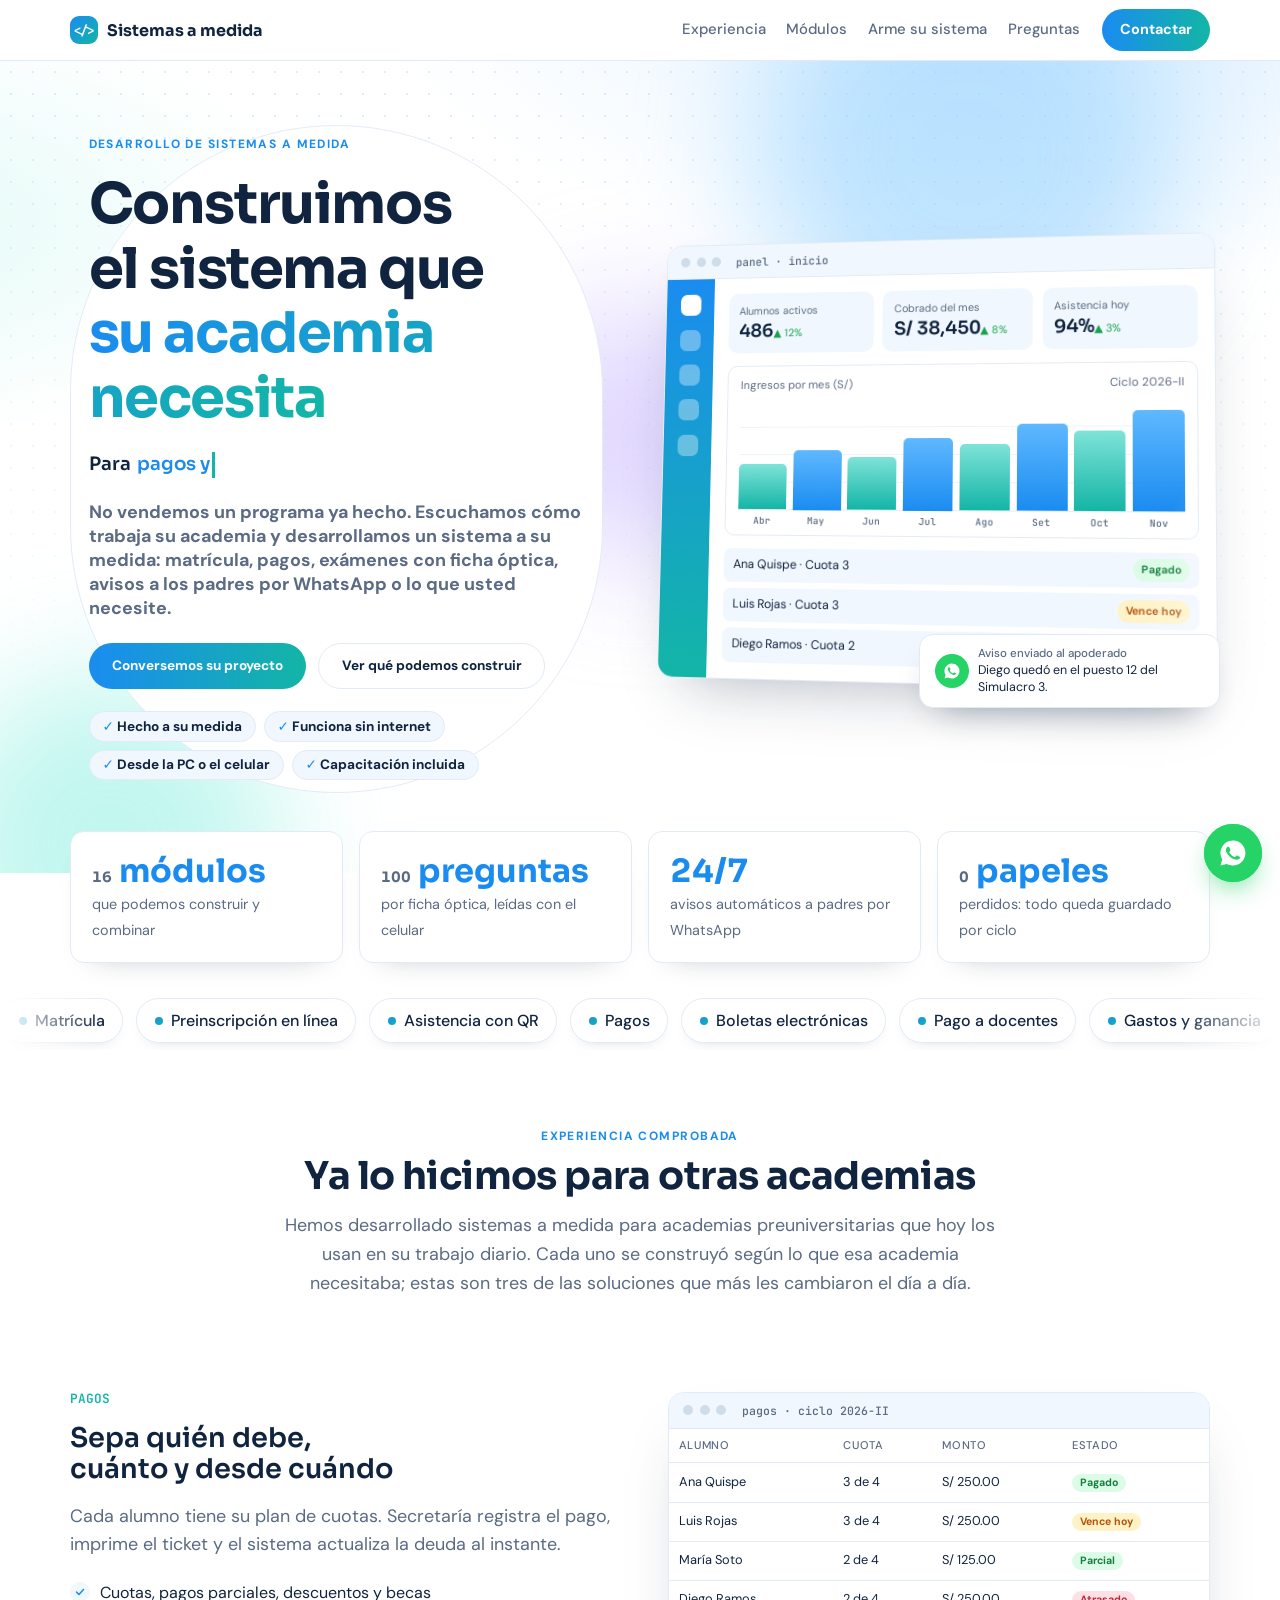
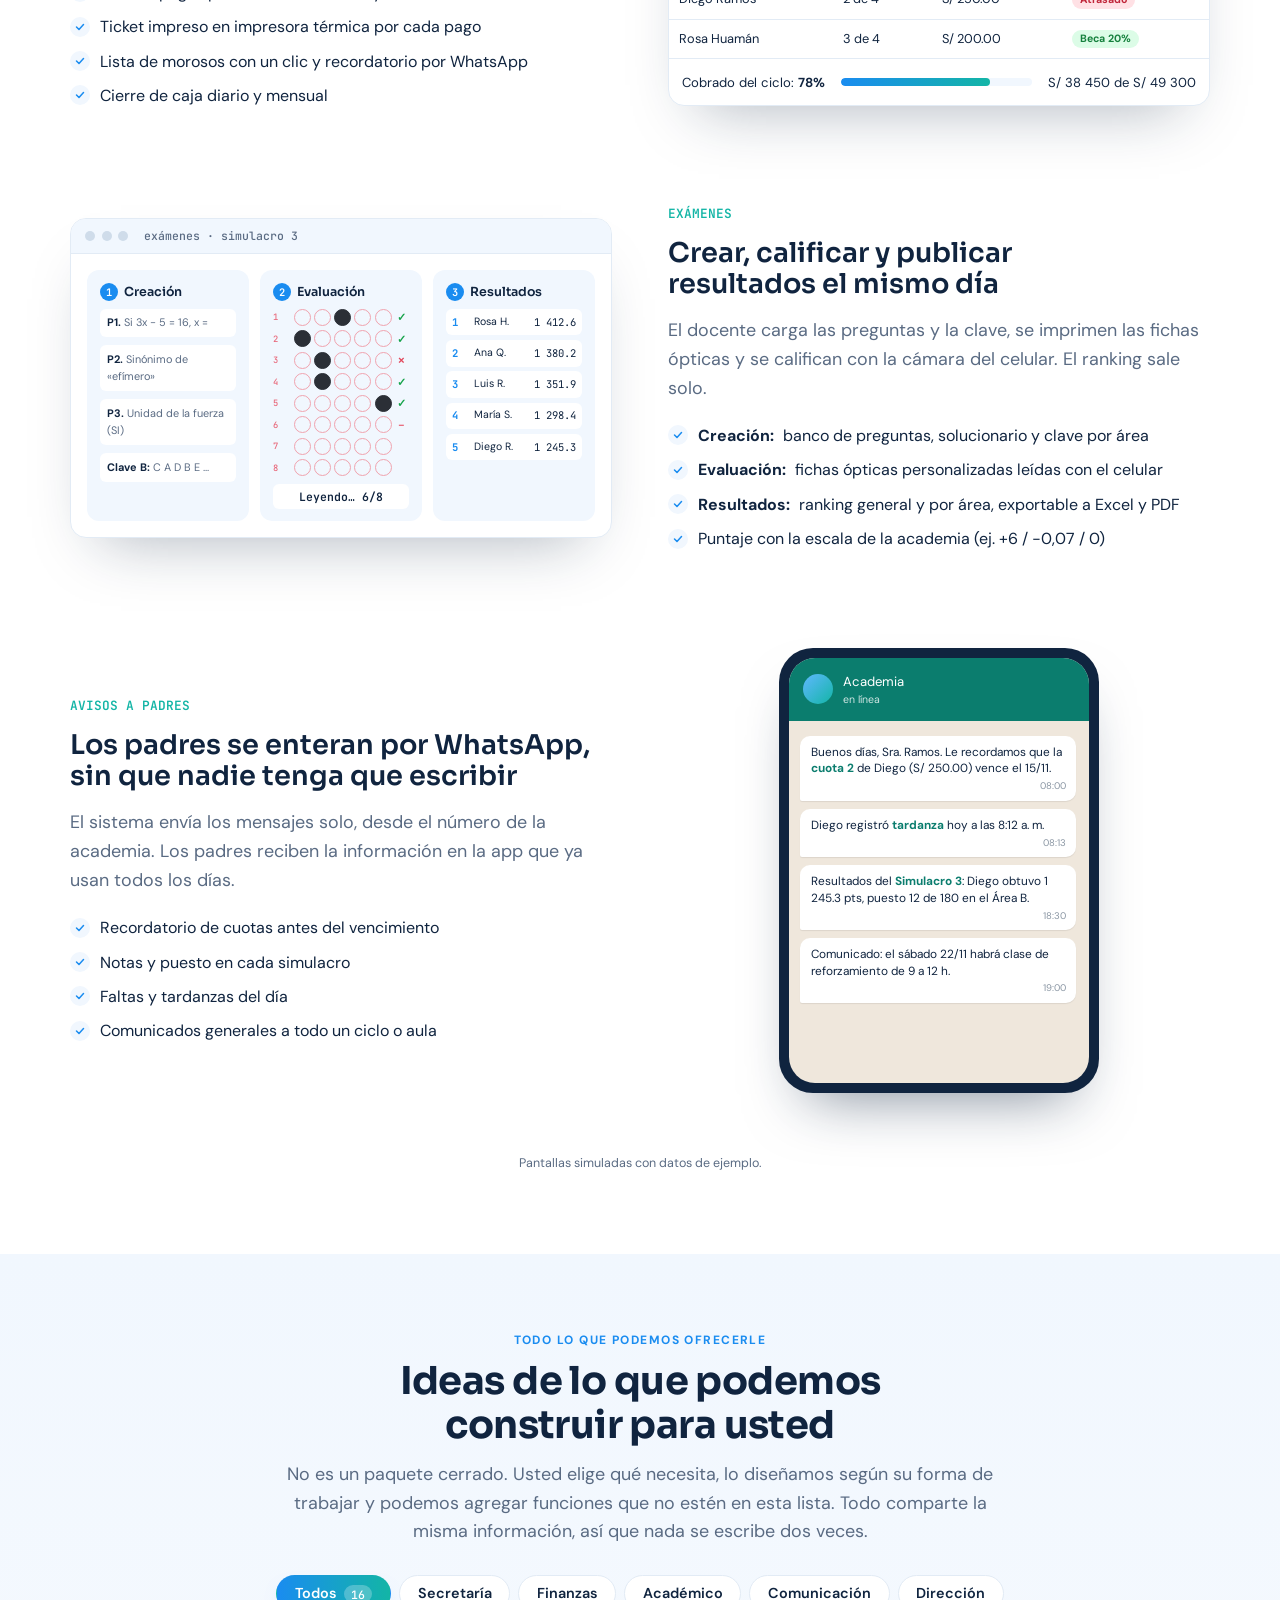
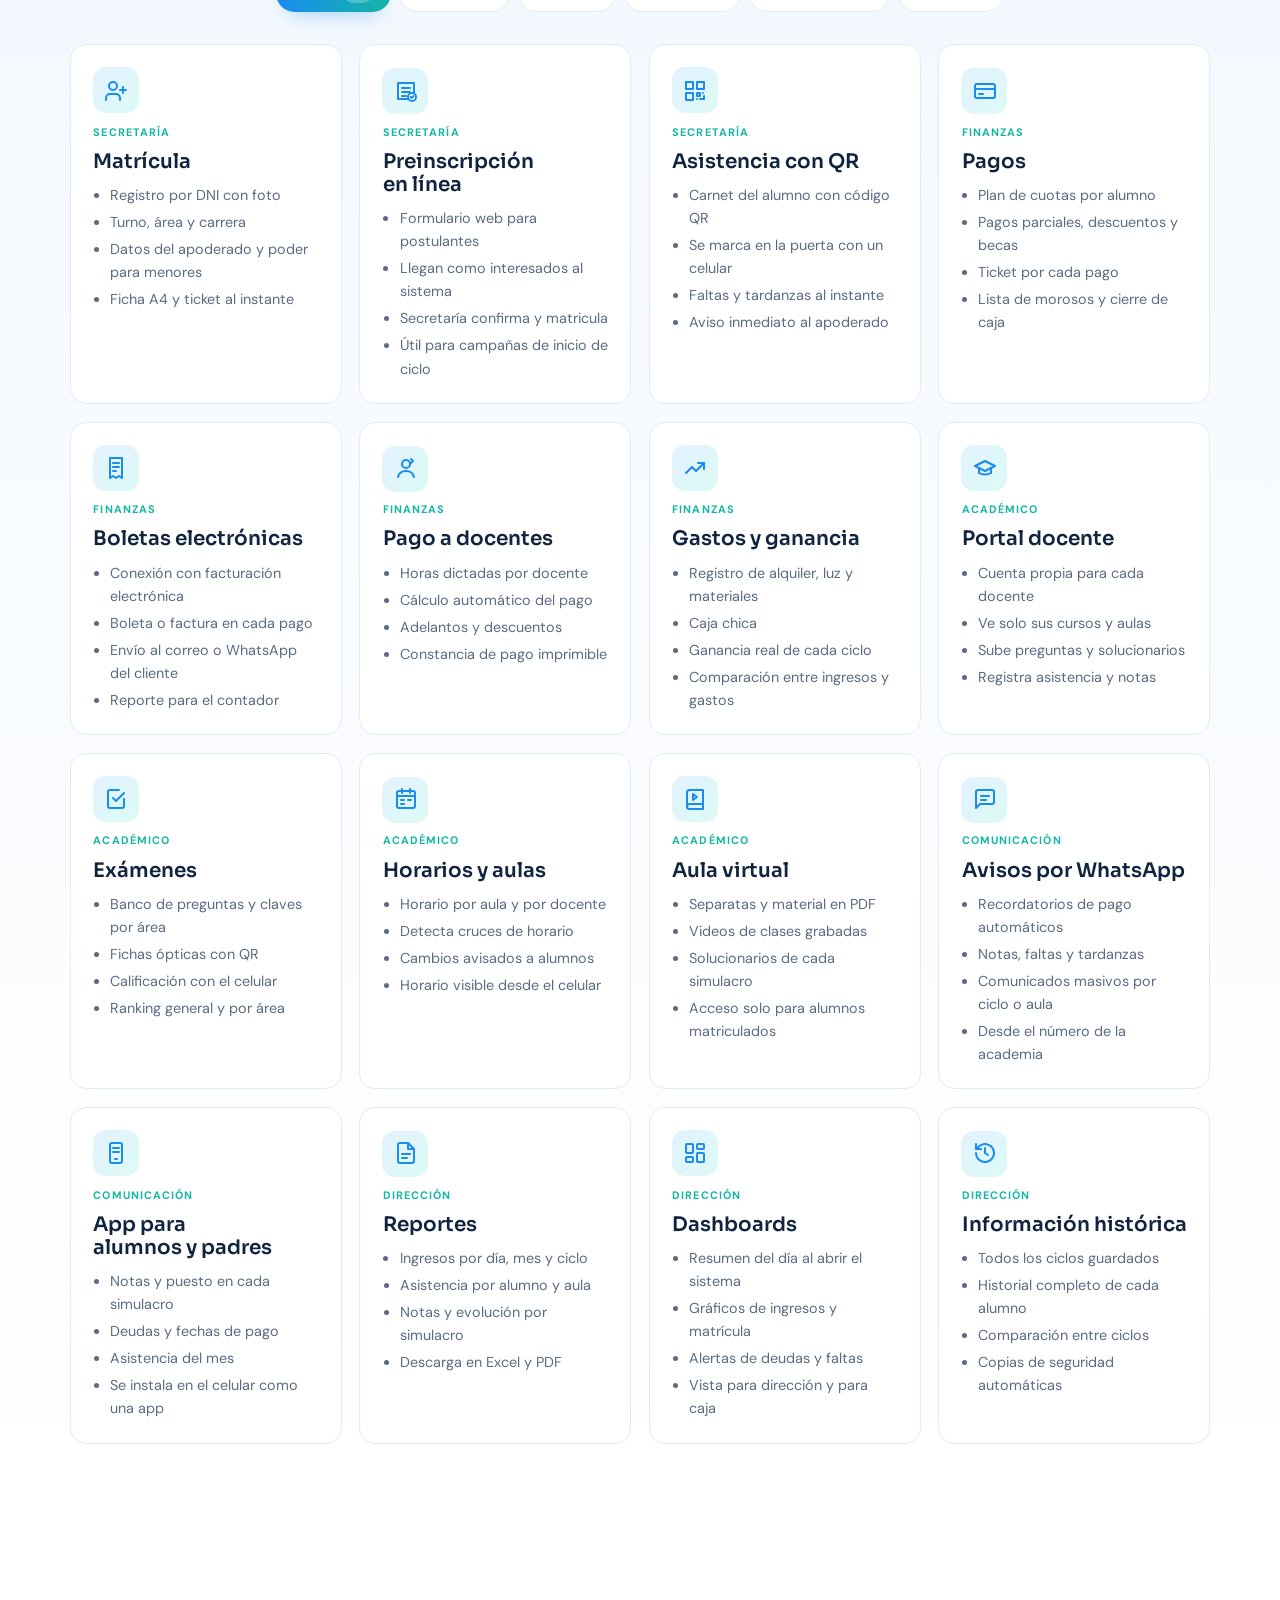
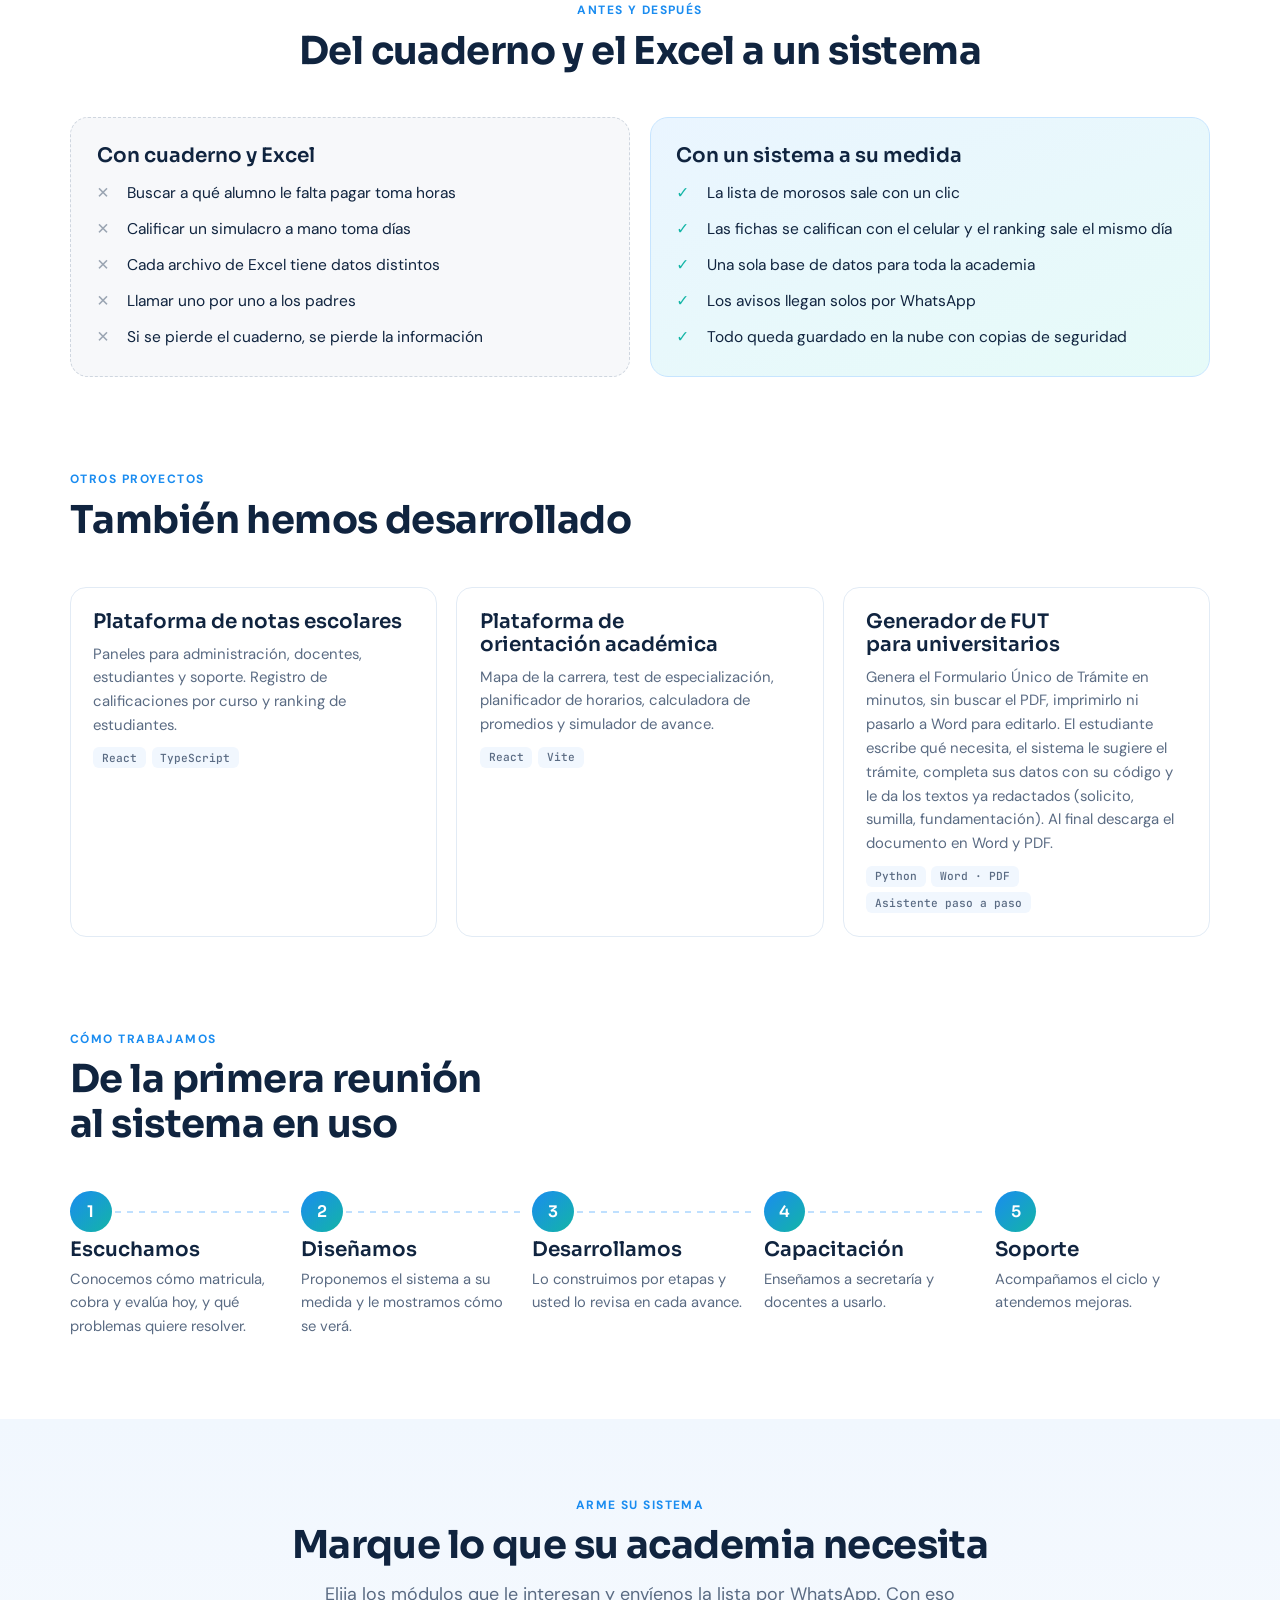
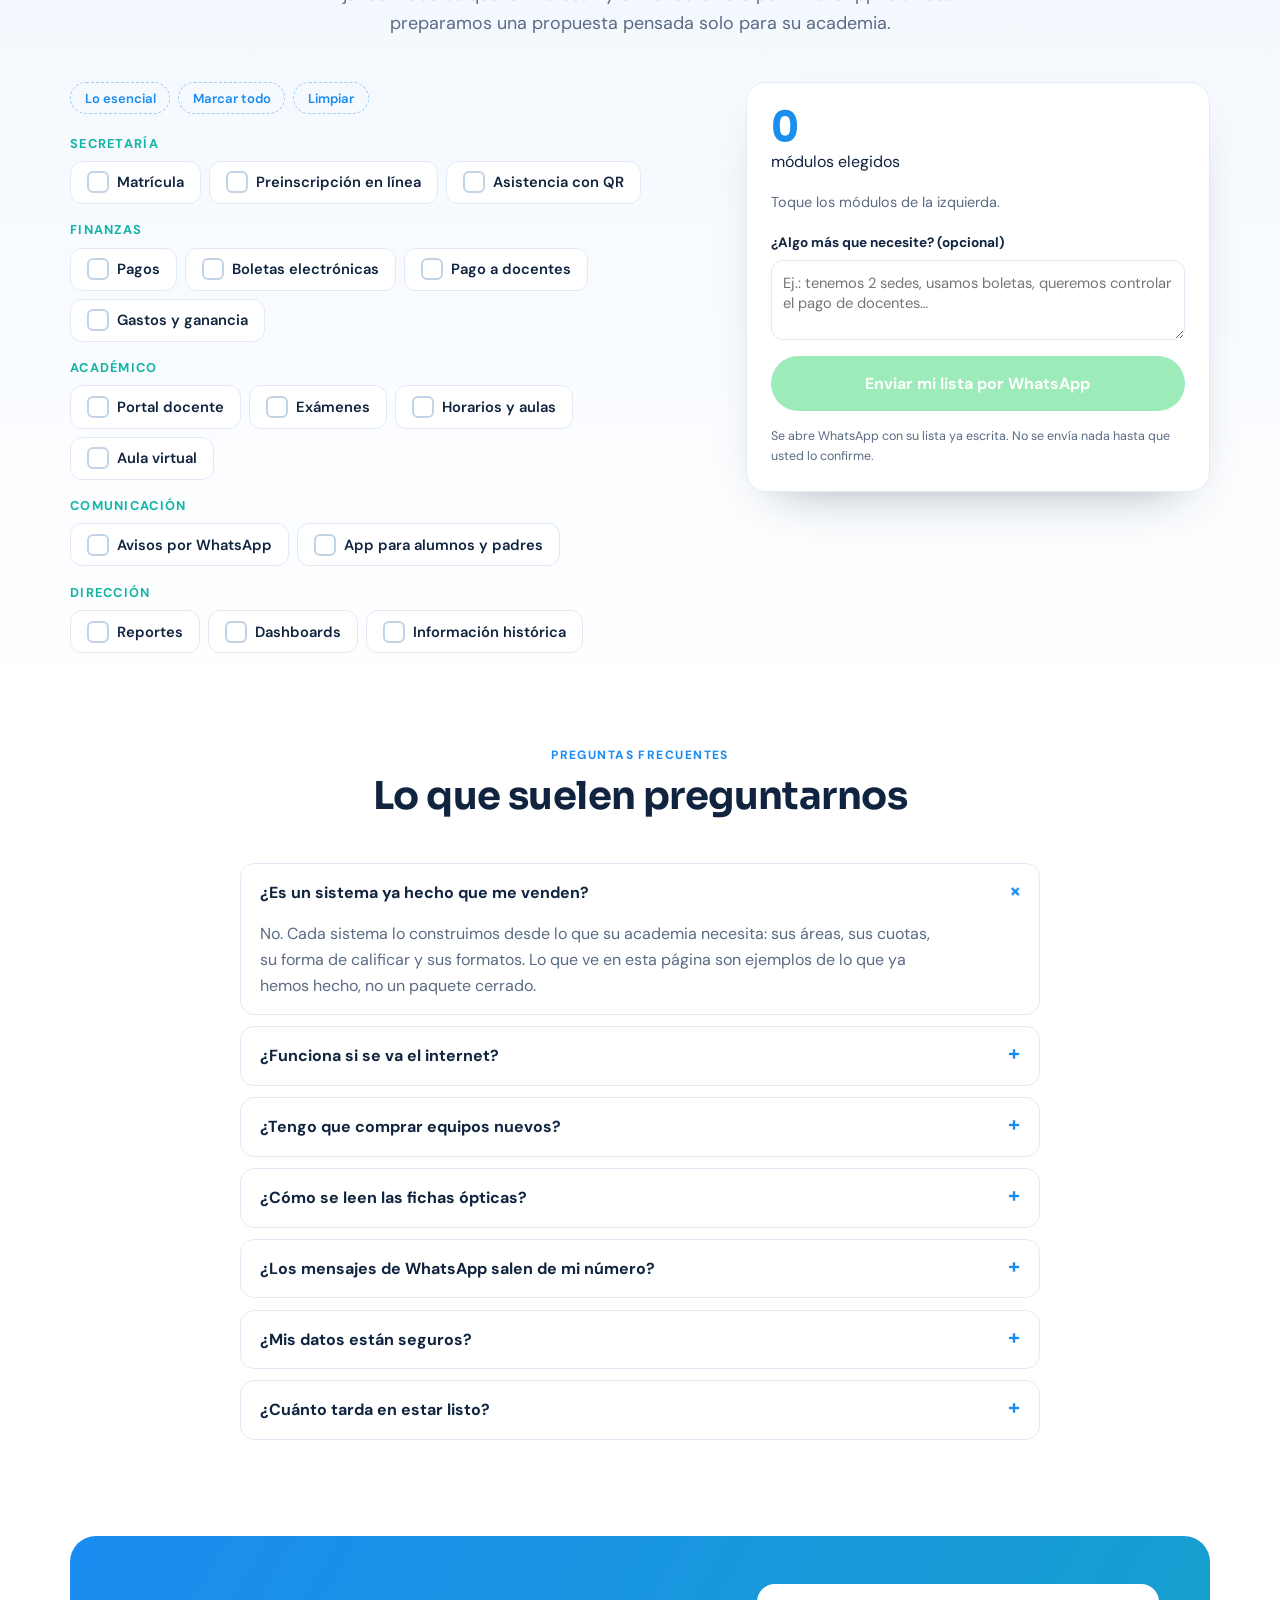
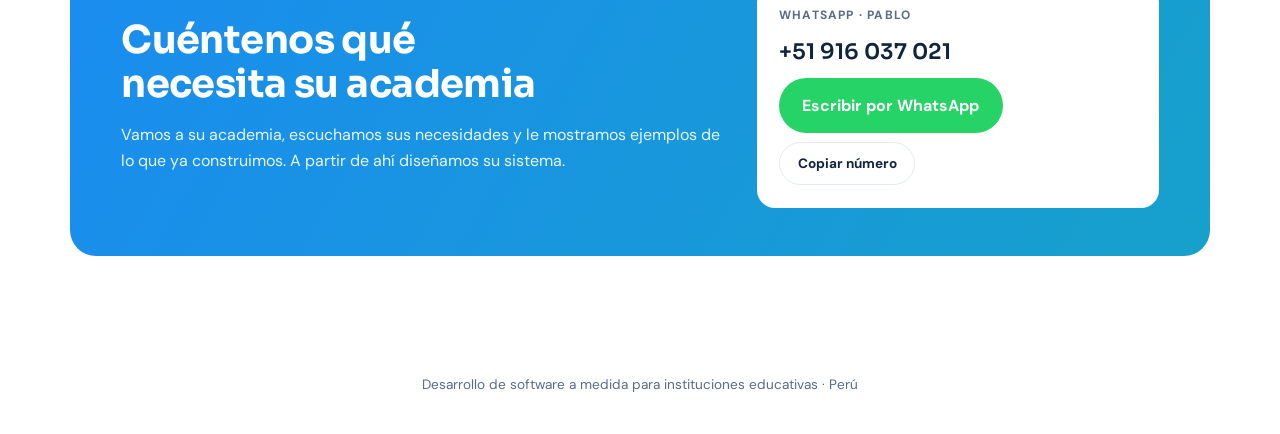
==== commit 851846e8: "Agrega menú fijo, botón de WhatsApp, Arme su sistema e imagen de vista previa Co-Authored-By: Claude" ====
--- a/index.html
+++ b/index.html
@@ -7,6 +7,13 @@
 <meta name="description" content="Desarrollamos sistemas a medida para academias preuniversitarias: matrícula, pagos, exámenes con ficha óptica y avisos a padres por WhatsApp.">
 <meta property="og:title" content="Sistemas a medida para academias">
 <meta property="og:description" content="Matrícula, pagos, exámenes con ficha óptica y avisos a padres por WhatsApp, hechos a la medida de su academia.">
+<meta property="og:type" content="website">
+<meta property="og:url" content="https://portafolio-academias.vercel.app/">
+<meta property="og:image" content="https://portafolio-academias.vercel.app/og.png">
+<meta property="og:image:width" content="1200">
+<meta property="og:image:height" content="630">
+<meta name="twitter:card" content="summary_large_image">
+<meta name="theme-color" content="#1a8cf0">
 <meta name="claude:viewport-fit-sides" content="cover">
 <link rel="preconnect" href="https://fonts.googleapis.com">
 <link rel="stylesheet" href="https://fonts.googleapis.com/css2?family=Sora:wght@500;600;700&family=DM+Sans:wght@400;500;700&family=JetBrains+Mono:wght@500&display=swap">
@@ -228,6 +235,53 @@
   .toast{position:relative;bottom:auto;margin:1rem 0 0 auto}
 }
 [hidden]{display:none!important}
+html{scroll-behavior:smooth;scroll-padding-top:72px}
+
+/* menú fijo */
+.topnav{position:sticky;top:env(safe-area-inset-top,0px);z-index:40;background:rgba(255,255,255,.82);backdrop-filter:blur(12px);-webkit-backdrop-filter:blur(12px);border-bottom:1px solid var(--line)}
+body::before{content:"";position:fixed;inset:0 0 auto;height:env(safe-area-inset-top,0px);z-index:41;background:#fff}
+.topnav .wrap{display:flex;align-items:center;gap:1.4rem;min-height:60px}
+.brand{display:flex;align-items:center;gap:.55rem;font:700 1rem var(--display);text-decoration:none;color:var(--ink);margin-right:auto;white-space:nowrap}
+.brand i{width:28px;height:28px;border-radius:9px;background:linear-gradient(135deg,var(--sky),var(--teal));display:grid;place-items:center;color:#fff;font:700 .8rem var(--mono);font-style:normal}
+.links{display:flex;gap:1.3rem}
+.links a{font-weight:500;font-size:.93rem;color:var(--muted);text-decoration:none;transition:color .2s}
+.links a:hover{color:var(--sky)}
+.topnav .btn{padding:.55rem 1.05rem;font-size:.9rem}
+@media (max-width:860px){.links{display:none}}
+
+/* botón flotante de WhatsApp */
+.wa-float{position:fixed;right:calc(18px + env(safe-area-inset-right,0px));bottom:calc(18px + env(safe-area-inset-bottom,0px));z-index:45;width:58px;height:58px;border-radius:50%;background:var(--wa);display:grid;place-items:center;box-shadow:0 12px 26px -8px rgba(37,211,102,.7);transition:transform .2s}
+.wa-float:hover{transform:scale(1.08)}
+.wa-float::before{content:"";position:absolute;inset:0;border-radius:50%;border:2px solid var(--wa);animation:ring 2.4s ease-out infinite}
+@keyframes ring{from{transform:scale(1);opacity:.8}to{transform:scale(1.7);opacity:0}}
+.wa-float span{position:absolute;right:68px;white-space:nowrap;background:#fff;color:var(--ink);font-weight:700;font-size:.85rem;padding:.45rem .8rem;border-radius:999px;box-shadow:0 8px 20px -10px rgba(16,36,63,.4);opacity:0;transform:translateX(6px);transition:all .2s;pointer-events:none}
+.wa-float:hover span,.wa-float:focus-visible span{opacity:1;transform:none}
+
+/* arme su sistema */
+.builder{display:grid;grid-template-columns:1.4fr 1fr;gap:1.6rem;align-items:start}
+.builder>*{min-width:0}
+.groups{display:grid;gap:1.2rem}
+.group h3{font-size:.8rem;letter-spacing:.1em;text-transform:uppercase;color:var(--teal);margin-bottom:.6rem;font-family:var(--body);font-weight:700}
+.opts{display:flex;flex-wrap:wrap;gap:.5rem}
+.opt{font:600 .92rem var(--body);display:inline-flex;align-items:center;gap:.5rem;padding:.6rem 1rem;border-radius:12px;border:1.5px solid var(--line);background:#fff;color:var(--ink);cursor:pointer;transition:all .2s}
+.opt::before{content:"";width:18px;height:18px;border-radius:6px;border:2px solid #c3d4e6;transition:all .2s;flex:none}
+.opt:hover{border-color:#bfe0ff}
+.opt[aria-pressed="true"]{border-color:var(--sky);background:#eef7ff}
+.opt[aria-pressed="true"]::before{background:var(--sky) url("data:image/svg+xml,%3Csvg xmlns='http://www.w3.org/2000/svg' viewBox='0 0 24 24' fill='none' stroke='white' stroke-width='3.5' stroke-linecap='round' stroke-linejoin='round'%3E%3Cpath d='M5 12l5 5 9-10'/%3E%3C/svg%3E") center/12px no-repeat;border-color:var(--sky)}
+.summary{position:sticky;top:84px;background:#fff;border:1px solid var(--line);border-radius:20px;padding:1.5rem;display:grid;gap:1rem;box-shadow:0 24px 50px -32px rgba(16,36,63,.45)}
+.summary .big{font:700 2.6rem/1 var(--display);background:linear-gradient(90deg,var(--sky),var(--teal));-webkit-background-clip:text;background-clip:text;color:transparent;font-variant-numeric:tabular-nums}
+.summary ul{margin:0;padding:0;list-style:none;display:flex;flex-wrap:wrap;gap:.35rem;min-height:1.6rem}
+.summary li{font-size:.8rem;background:var(--soft);border-radius:999px;padding:.25rem .65rem;animation:popin .3s both}
+.summary .empty{color:var(--muted);font-size:.9rem}
+.summary label{font-weight:700;font-size:.85rem}
+.summary textarea{font:400 .92rem var(--body);width:100%;box-sizing:border-box;min-height:80px;resize:vertical;border:1.5px solid var(--line);border-radius:12px;padding:.7rem;color:var(--ink);background:#fff}
+.summary textarea:focus{outline:none;border-color:var(--sky-2)}
+.summary .btn{justify-content:center}
+.summary .btn[aria-disabled="true"]{opacity:.45;pointer-events:none}
+.summary small{color:var(--muted);font-size:.78rem}
+.quick{display:flex;flex-wrap:wrap;gap:.5rem;margin-bottom:1.4rem}
+.quick button{font:600 .82rem var(--body);padding:.4rem .85rem;border-radius:999px;border:1px dashed #9fcdf5;background:transparent;color:var(--sky);cursor:pointer}
+@media (max-width:960px){.builder{grid-template-columns:1fr}.summary{position:static}}
 html{padding-top:env(safe-area-inset-top,0px);padding-bottom:env(safe-area-inset-bottom,0px)} body{margin:0} img{max-width:100%}
 /* ===== EFECTOS ===== */
 /* barra de progreso de lectura */
@@ -305,6 +359,19 @@
 
 <!-- HERO -->
 <div class="progress" aria-hidden="true"><i id="prog"></i></div>
+<nav class="topnav" aria-label="Secciones">
+  <div class="wrap">
+    <a class="brand" href="#"><i>&lt;/&gt;</i>Sistemas a medida</a>
+    <div class="links">
+      <a href="#experiencia">Experiencia</a>
+      <a href="#modulos">Módulos</a>
+      <a href="#armar">Arme su sistema</a>
+      <a href="#faq">Preguntas</a>
+    </div>
+    <a class="btn primary" href="#contacto">Contactar</a>
+  </div>
+</nav>
+<a class="wa-float" href="https://wa.me/51916037021?text=Hola%20Pablo%2C%20quisiera%20conversar%20sobre%20un%20sistema%20para%20mi%20academia" target="_blank" rel="noopener" aria-label="Escribir por WhatsApp"><span>¿Conversamos?</span><svg width="30" height="30" viewBox="0 0 24 24" fill="#fff" aria-hidden="true"><path d="M12 2a10 10 0 0 0-8.6 15.1L2 22l5-1.3A10 10 0 1 0 12 2zm5.2 14.1c-.2.6-1.3 1.2-1.8 1.2-.5.1-1 .2-3.3-.7-2.8-1.1-4.5-4-4.7-4.2-.1-.2-1.1-1.5-1.1-2.8s.7-2 1-2.3c.2-.3.5-.3.7-.3h.5c.2 0 .4 0 .6.5l.8 2c.1.2.1.4 0 .5l-.4.6-.3.4c-.1.1-.3.3-.1.6.2.3.8 1.3 1.7 2.1 1.2 1 2.1 1.3 2.4 1.5.3.1.5.1.6-.1l.9-1c.2-.3.4-.2.6-.1l1.9.9c.3.1.5.2.5.3.1.2.1.7-.1 1.3z"/></svg></a>
 <header class="hero">
   <div class="blobs" aria-hidden="true"><i></i><i></i><i></i></div>
   <div class="wrap">
@@ -559,8 +626,39 @@
   </div>
 </section>
 
+<!-- ARME SU SISTEMA -->
+<section id="armar" class="mods-sec">
+  <div class="wrap">
+    <div class="head center rv">
+      <span class="eyebrow">Arme su sistema</span>
+      <h2>Marque lo que su academia necesita</h2>
+      <p class="lead">Elija los módulos que le interesan y envíenos la lista por WhatsApp. Con eso preparamos una propuesta pensada solo para su academia.</p>
+    </div>
+    <div class="builder">
+      <div>
+        <div class="quick" aria-label="Selecciones rápidas">
+          <button type="button" data-pick="Matrícula,Pagos,Exámenes,Avisos por WhatsApp">Lo esencial</button>
+          <button type="button" data-pick="all">Marcar todo</button>
+          <button type="button" data-pick="">Limpiar</button>
+        </div>
+        <div class="groups" id="groups"></div>
+      </div>
+      <aside class="summary" aria-live="polite">
+        <div><div class="big" id="cnt">0</div><span id="cntTxt">módulos elegidos</span></div>
+        <ul id="picked"><li class="empty" style="background:none;padding:0;animation:none">Toque los módulos de la izquierda.</li></ul>
+        <div style="display:grid;gap:.4rem">
+          <label for="extra">¿Algo más que necesite? (opcional)</label>
+          <textarea id="extra" placeholder="Ej.: tenemos 2 sedes, usamos boletas, queremos controlar el pago de docentes…"></textarea>
+        </div>
+        <a class="btn wa" id="send" href="#" target="_blank" rel="noopener" aria-disabled="true">Enviar mi lista por WhatsApp</a>
+        <small>Se abre WhatsApp con su lista ya escrita. No se envía nada hasta que usted lo confirme.</small>
+      </aside>
+    </div>
+  </div>
+</section>
+
 <!-- FAQ -->
-<section style="padding-top:1rem">
+<section id="faq" style="padding-top:1rem">
   <div class="wrap">
     <div class="head center rv"><span class="eyebrow">Preguntas frecuentes</span><h2>Lo que suelen preguntarnos</h2></div>
     <div class="faq">
@@ -686,6 +784,38 @@
   });
 }));
 
+// arme su sistema: opciones generadas desde las tarjetas de módulos, agrupadas por área
+const WA='51916037021', areas={sec:'Secretaría',fin:'Finanzas',aca:'Académico',com:'Comunicación',dir:'Dirección'};
+const groups=document.getElementById('groups'), chosen=new Set();
+Object.entries(areas).forEach(([k,label])=>{
+  const g=document.createElement('div');g.className='group';
+  g.innerHTML=`<h3>${label}</h3><div class="opts">`+mods.filter(m=>m.dataset.cat===k).map(m=>{const n=m.querySelector('h3').textContent;return `<button type="button" class="opt" aria-pressed="false" data-n="${n}">${n}</button>`}).join('')+'</div>';
+  groups.appendChild(g);
+});
+const opts=[...groups.querySelectorAll('.opt')], send=document.getElementById('send'), extra=document.getElementById('extra');
+function waLink(list,note){
+  let t='Hola Pablo, me interesa un sistema para mi academia con estos módulos:\n'+list.map(n=>'• '+n).join('\n');
+  if(note.trim()) t+='\n\nAdemás: '+note.trim();
+  return 'https://wa.me/'+WA+'?text='+encodeURIComponent(t);
+}
+console.assert(waLink(['Pagos'],'').endsWith(encodeURIComponent('• Pagos')),'enlace de WhatsApp');
+function render(){
+  opts.forEach(o=>o.setAttribute('aria-pressed',chosen.has(o.dataset.n)));
+  const list=opts.map(o=>o.dataset.n).filter(n=>chosen.has(n));
+  document.getElementById('cnt').textContent=list.length;
+  document.getElementById('cntTxt').textContent=list.length===1?'módulo elegido':'módulos elegidos';
+  document.getElementById('picked').innerHTML=list.length?list.map(n=>`<li>${n}</li>`).join(''):'<li class="empty" style="background:none;padding:0;animation:none">Toque los módulos de la izquierda.</li>';
+  send.href=list.length?waLink(list,extra.value):'#';
+  send.setAttribute('aria-disabled',!list.length);
+}
+opts.forEach(o=>o.addEventListener('click',()=>{chosen.has(o.dataset.n)?chosen.delete(o.dataset.n):chosen.add(o.dataset.n);render()}));
+document.querySelectorAll('[data-pick]').forEach(b=>b.addEventListener('click',()=>{
+  chosen.clear(); const p=b.dataset.pick;
+  (p==='all'?opts.map(o=>o.dataset.n):p?p.split(','):[]).forEach(n=>chosen.add(n)); render();
+}));
+extra.addEventListener('input',render);
+render();
+
 document.getElementById('copy').addEventListener('click',e=>{
   const b=e.currentTarget, el=document.getElementById('wa');
   navigator.clipboard.writeText(el.textContent.replace(/\s/g,'')).then(()=>{b.textContent='Copiado'},()=>{getSelection().selectAllChildren(el)});
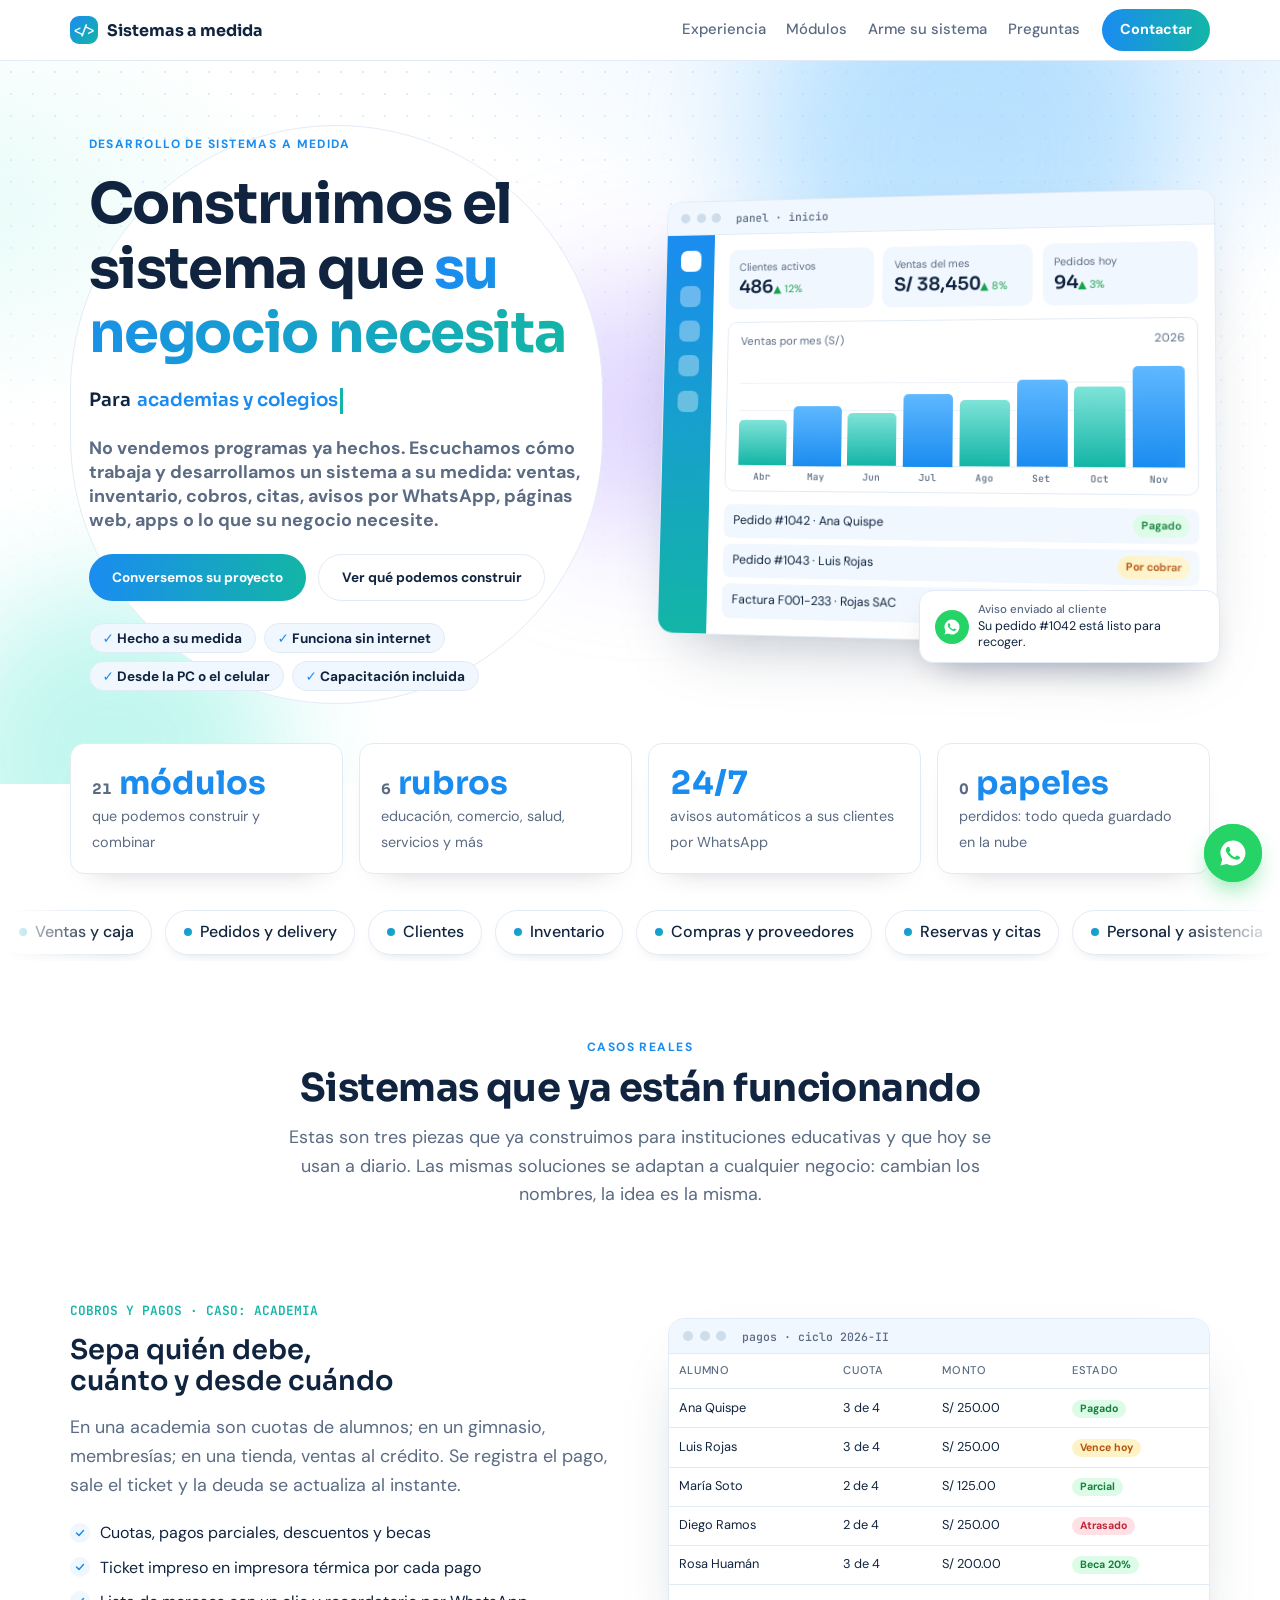
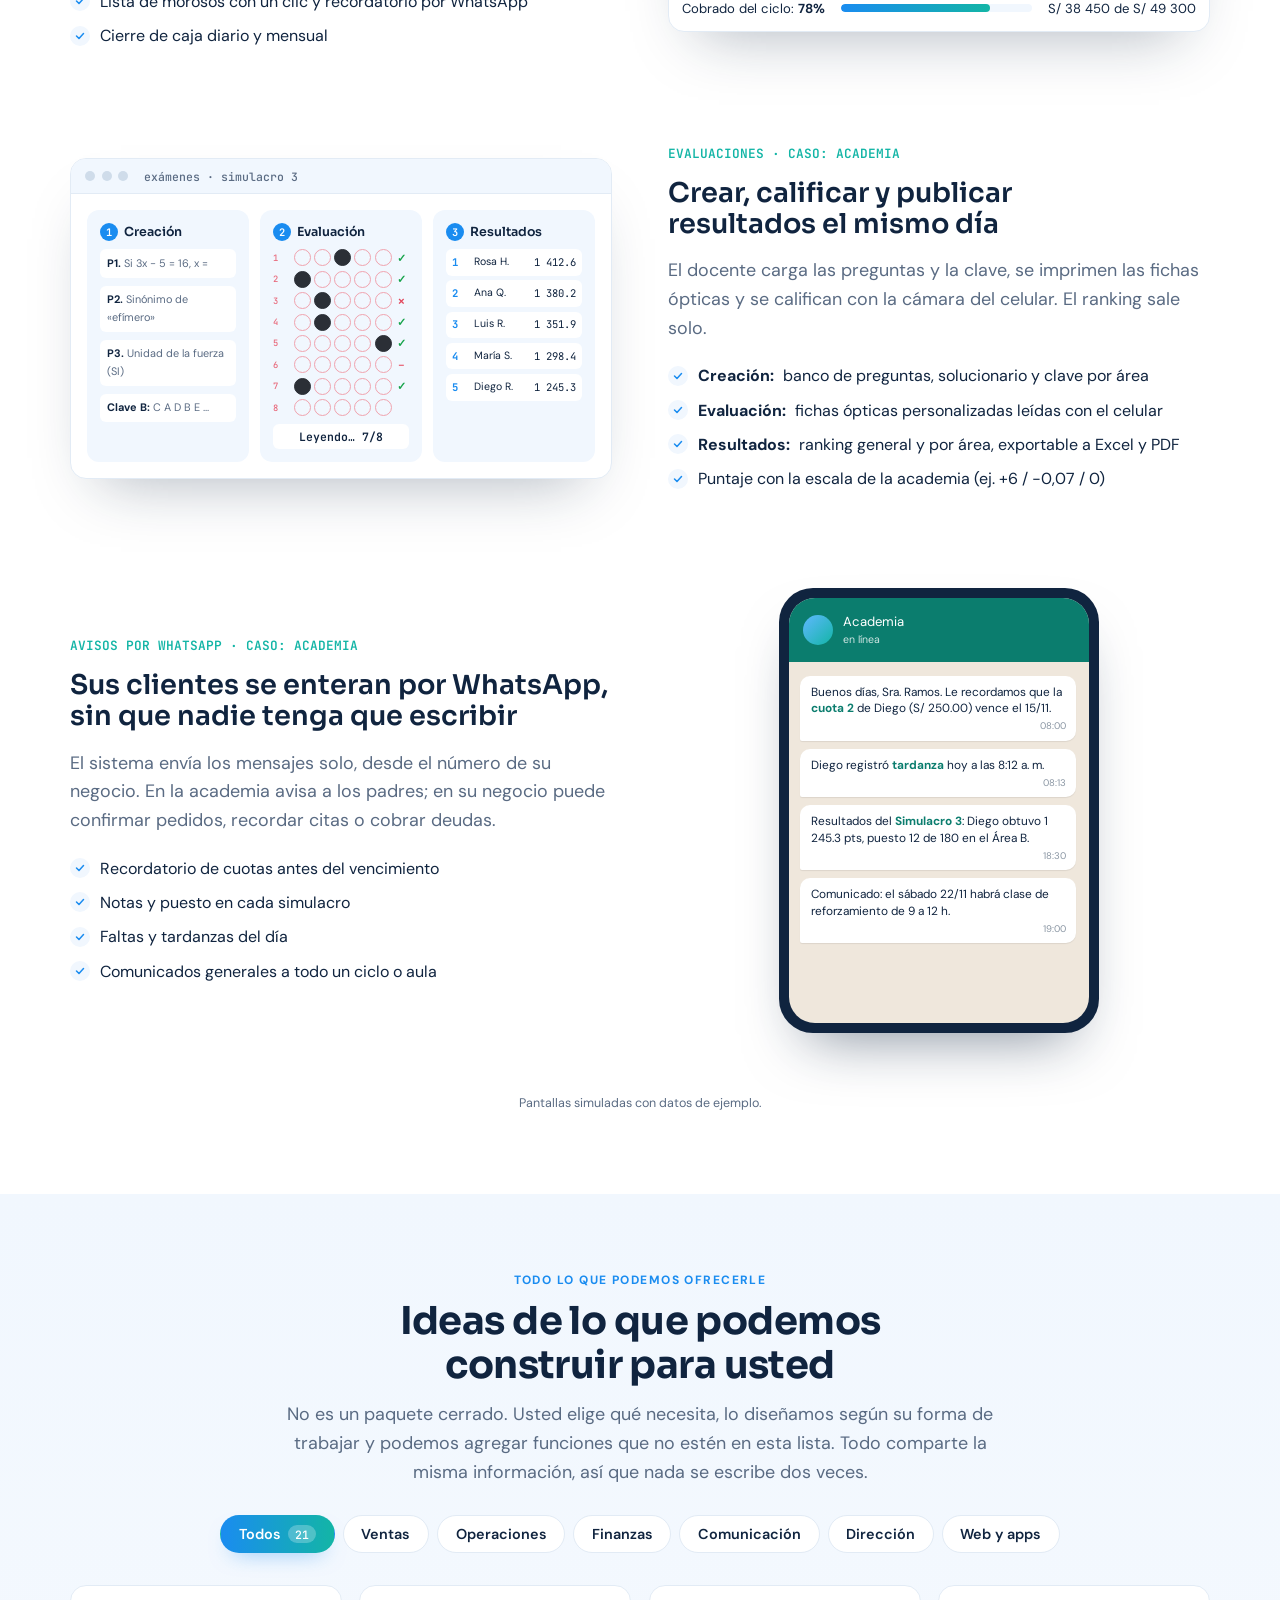
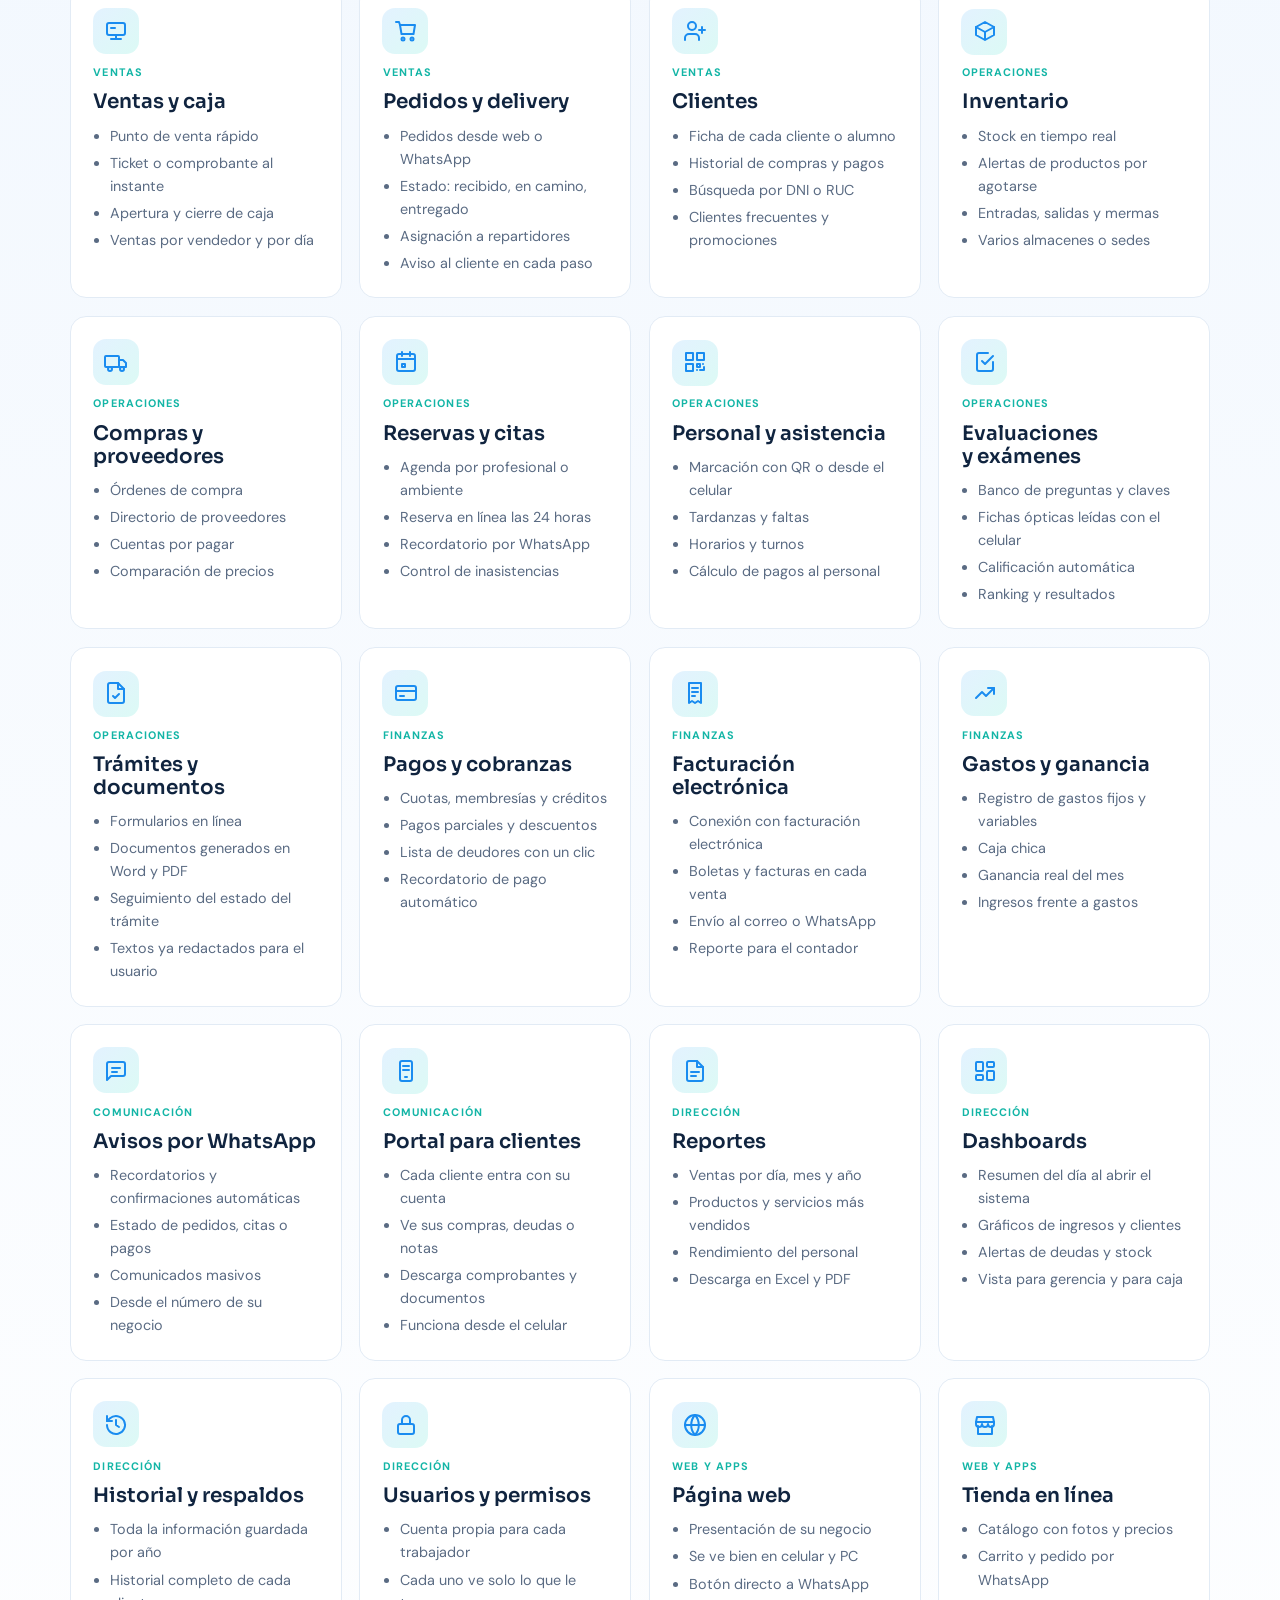
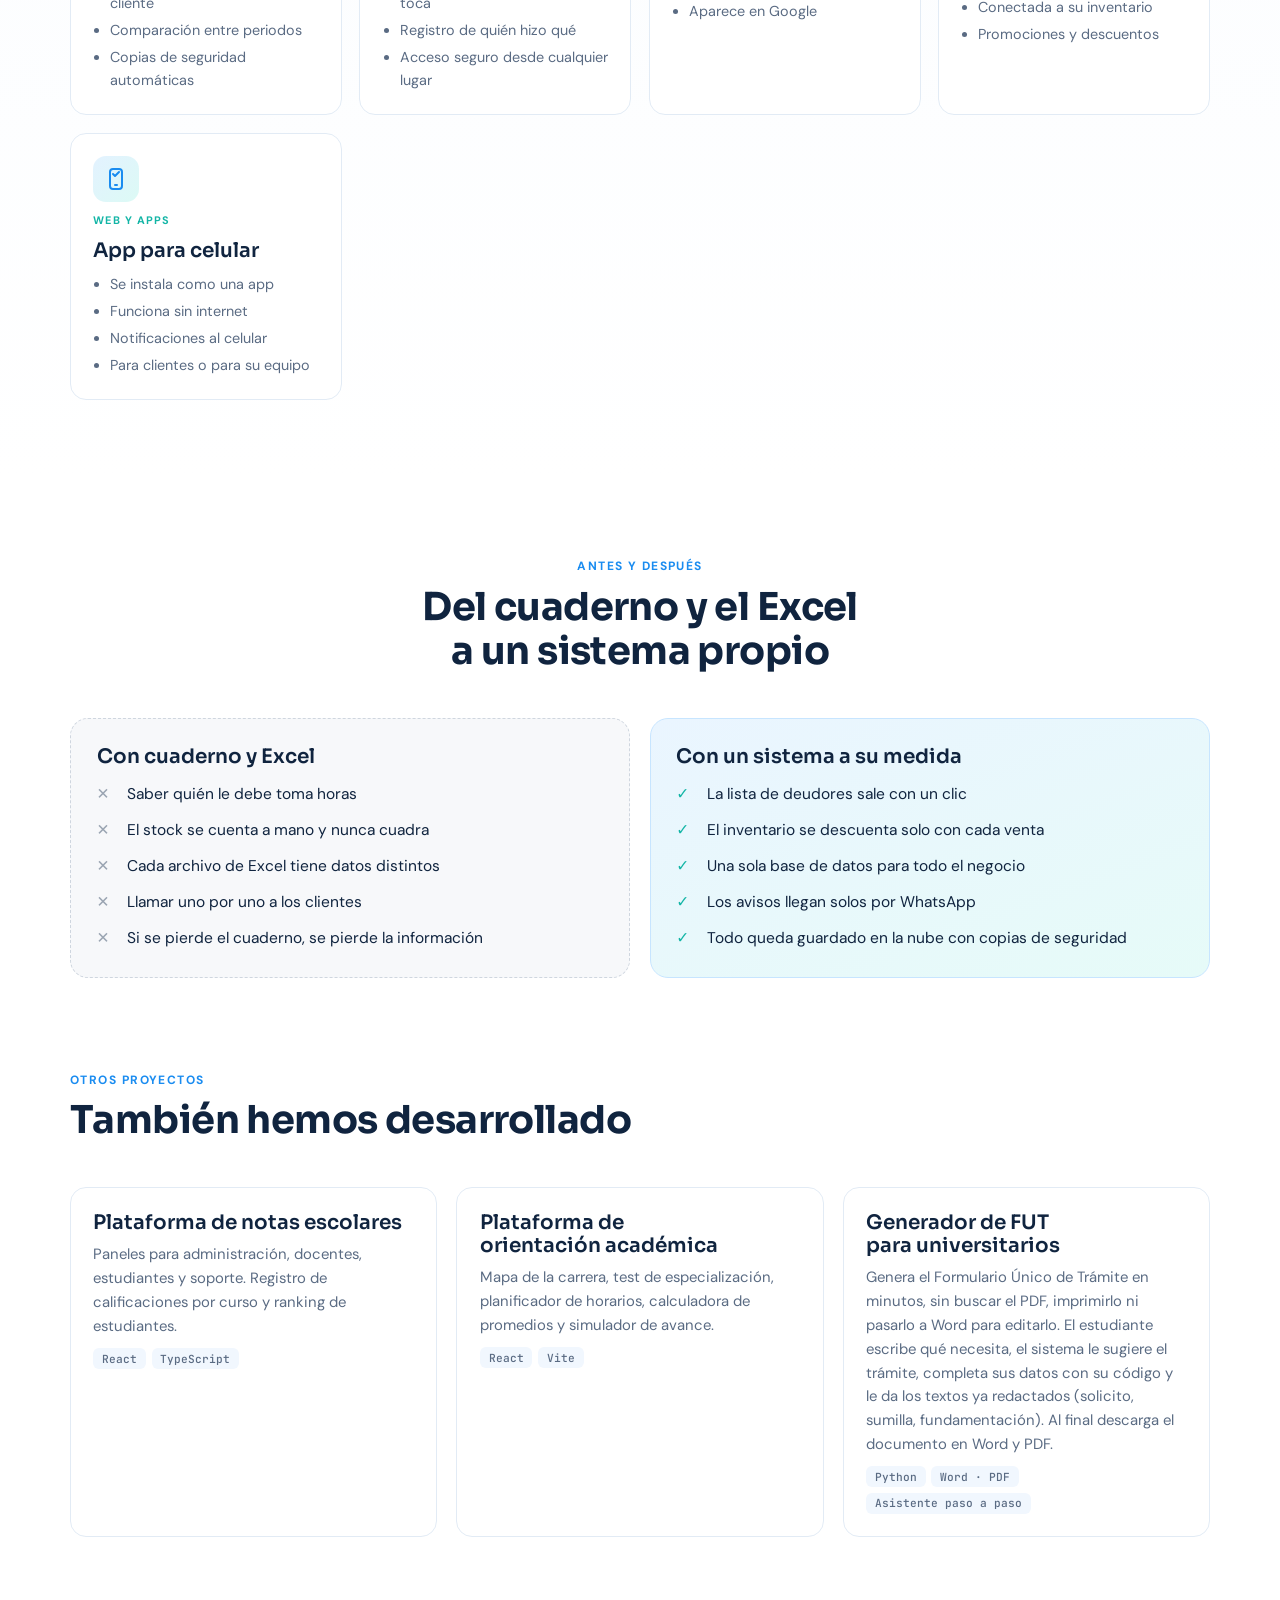
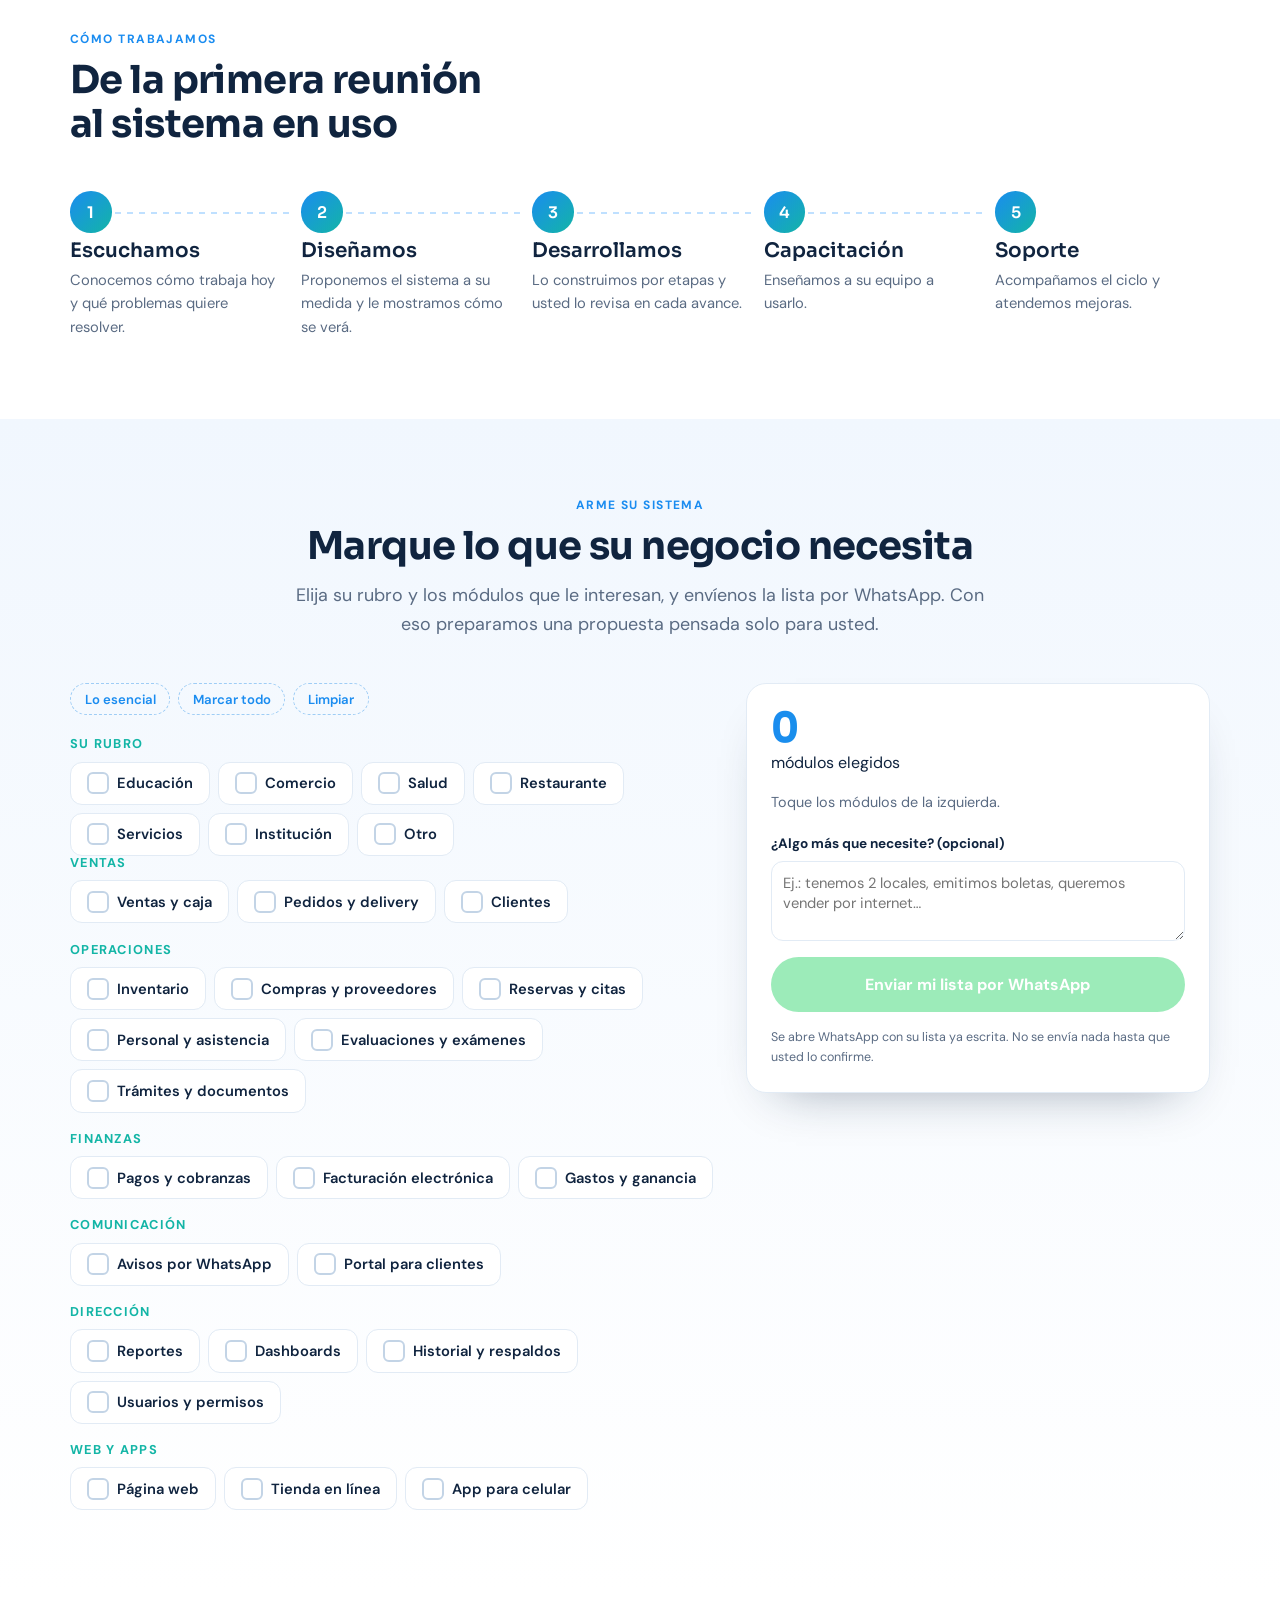
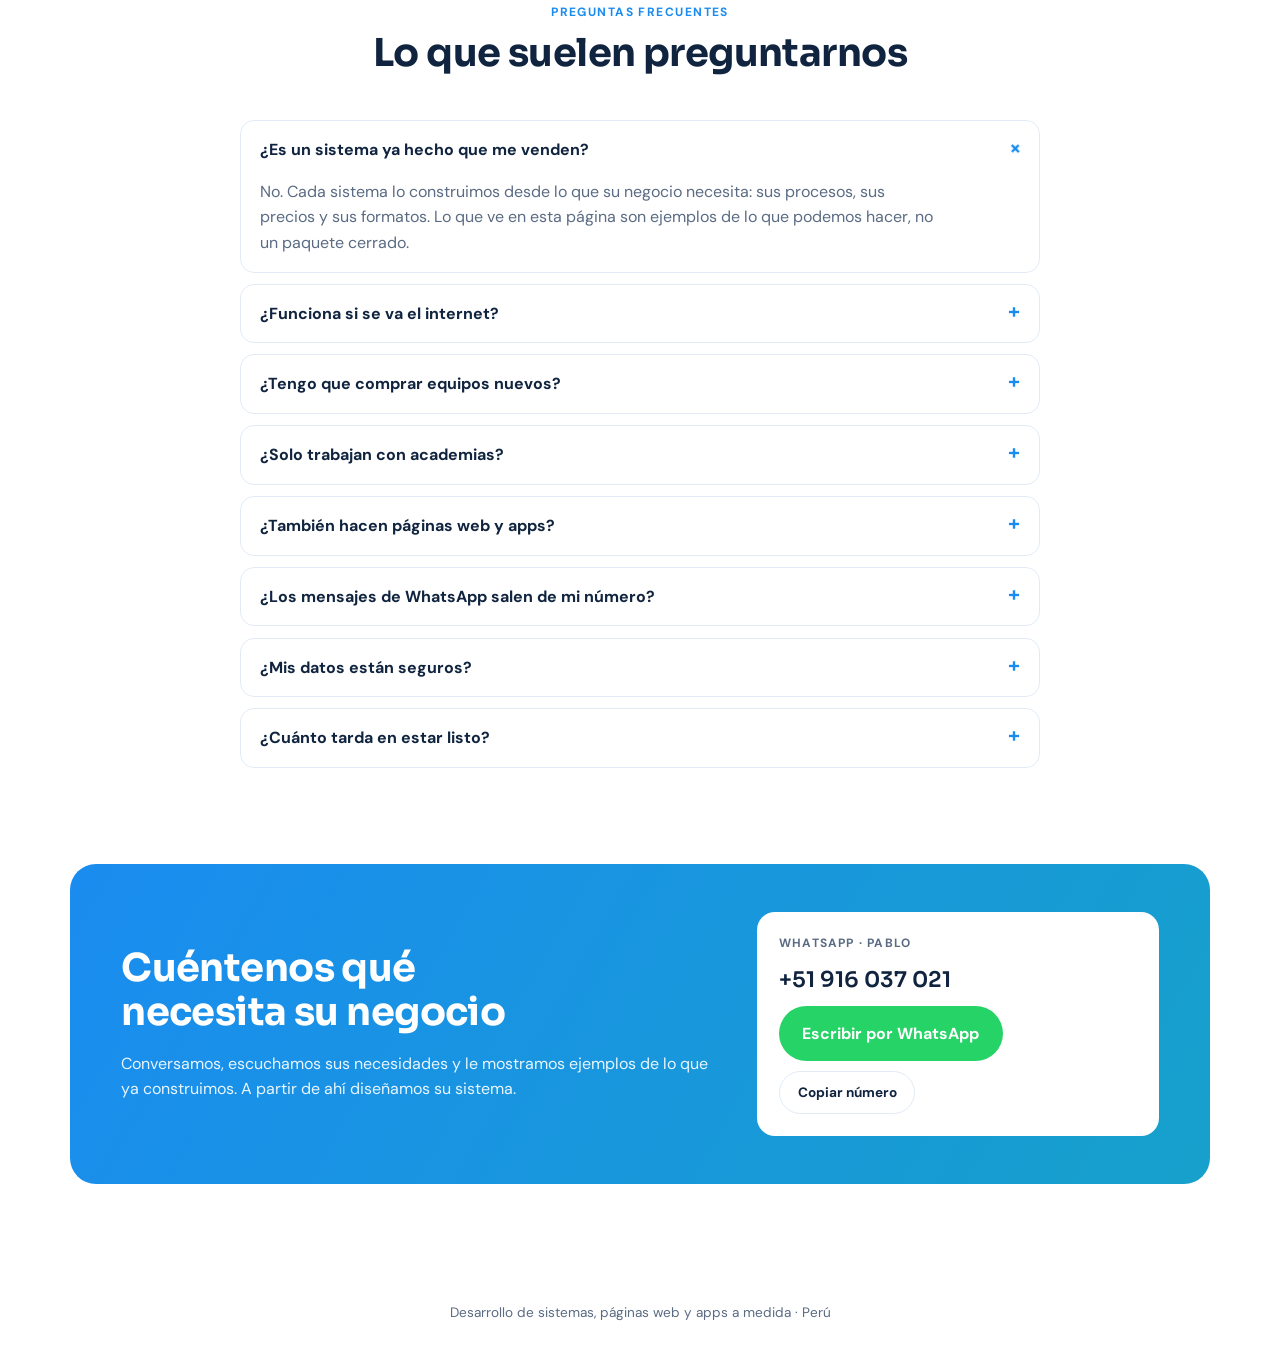
==== commit 0bc551c9: "Portafolio general: sistemas a medida para cualquier negocio, 21 módulos y rubro en Arme su sistema " ====
--- a/index.html
+++ b/index.html
@@ -3,10 +3,10 @@
 <head>
 <meta charset="utf-8">
 <meta name="viewport" content="width=device-width, initial-scale=1, viewport-fit=cover">
-<title>Sistemas para Academias</title>
-<meta name="description" content="Desarrollamos sistemas a medida para academias preuniversitarias: matrícula, pagos, exámenes con ficha óptica y avisos a padres por WhatsApp.">
-<meta property="og:title" content="Sistemas a medida para academias">
-<meta property="og:description" content="Matrícula, pagos, exámenes con ficha óptica y avisos a padres por WhatsApp, hechos a la medida de su academia.">
+<title>Sistemas a Medida</title>
+<meta name="description" content="Desarrollamos sistemas a medida para negocios e instituciones: ventas, inventario, cobros, citas, avisos por WhatsApp, páginas web y apps.">
+<meta property="og:title" content="Sistemas a medida para su negocio">
+<meta property="og:description" content="Ventas, inventario, cobros, citas, avisos por WhatsApp, web y apps, hechos a la medida de su negocio.">
 <meta property="og:type" content="website">
 <meta property="og:url" content="https://portafolio-academias.vercel.app/">
 <meta property="og:image" content="https://portafolio-academias.vercel.app/og.png">
@@ -371,15 +371,15 @@
     <a class="btn primary" href="#contacto">Contactar</a>
   </div>
 </nav>
-<a class="wa-float" href="https://wa.me/51916037021?text=Hola%20Pablo%2C%20quisiera%20conversar%20sobre%20un%20sistema%20para%20mi%20academia" target="_blank" rel="noopener" aria-label="Escribir por WhatsApp"><span>¿Conversamos?</span><svg width="30" height="30" viewBox="0 0 24 24" fill="#fff" aria-hidden="true"><path d="M12 2a10 10 0 0 0-8.6 15.1L2 22l5-1.3A10 10 0 1 0 12 2zm5.2 14.1c-.2.6-1.3 1.2-1.8 1.2-.5.1-1 .2-3.3-.7-2.8-1.1-4.5-4-4.7-4.2-.1-.2-1.1-1.5-1.1-2.8s.7-2 1-2.3c.2-.3.5-.3.7-.3h.5c.2 0 .4 0 .6.5l.8 2c.1.2.1.4 0 .5l-.4.6-.3.4c-.1.1-.3.3-.1.6.2.3.8 1.3 1.7 2.1 1.2 1 2.1 1.3 2.4 1.5.3.1.5.1.6-.1l.9-1c.2-.3.4-.2.6-.1l1.9.9c.3.1.5.2.5.3.1.2.1.7-.1 1.3z"/></svg></a>
+<a class="wa-float" href="https://wa.me/51916037021?text=Hola%20Pablo%2C%20quisiera%20conversar%20sobre%20un%20sistema%20para%20mi%20negocio" target="_blank" rel="noopener" aria-label="Escribir por WhatsApp"><span>¿Conversamos?</span><svg width="30" height="30" viewBox="0 0 24 24" fill="#fff" aria-hidden="true"><path d="M12 2a10 10 0 0 0-8.6 15.1L2 22l5-1.3A10 10 0 1 0 12 2zm5.2 14.1c-.2.6-1.3 1.2-1.8 1.2-.5.1-1 .2-3.3-.7-2.8-1.1-4.5-4-4.7-4.2-.1-.2-1.1-1.5-1.1-2.8s.7-2 1-2.3c.2-.3.5-.3.7-.3h.5c.2 0 .4 0 .6.5l.8 2c.1.2.1.4 0 .5l-.4.6-.3.4c-.1.1-.3.3-.1.6.2.3.8 1.3 1.7 2.1 1.2 1 2.1 1.3 2.4 1.5.3.1.5.1.6-.1l.9-1c.2-.3.4-.2.6-.1l1.9.9c.3.1.5.2.5.3.1.2.1.7-.1 1.3z"/></svg></a>
 <header class="hero">
   <div class="blobs" aria-hidden="true"><i></i><i></i><i></i></div>
   <div class="wrap">
     <div class="copy">
       <span class="eyebrow">Desarrollo de sistemas a medida</span>
-      <h1>Construimos el sistema que <span class="grad">su academia necesita</span></h1>
-      <p class="rotator" aria-label="Para matrículas, pagos, exámenes, avisos por WhatsApp y reportes">Para <span class="w" id="rot" aria-hidden="true">matrículas</span></p>
-      <p class="lead">No vendemos un programa ya hecho. Escuchamos cómo trabaja su academia y desarrollamos un sistema a su medida: matrícula, pagos, exámenes con ficha óptica, avisos a los padres por WhatsApp o lo que usted necesite.</p>
+      <h1>Construimos el sistema que <span class="grad">su negocio necesita</span></h1>
+      <p class="rotator" aria-label="Para tiendas, academias, consultorios, restaurantes, talleres e instituciones">Para <span class="w" id="rot" aria-hidden="true">tiendas y bodegas</span></p>
+      <p class="lead">No vendemos programas ya hechos. Escuchamos cómo trabaja y desarrollamos un sistema a su medida: ventas, inventario, cobros, citas, avisos por WhatsApp, páginas web, apps o lo que su negocio necesite.</p>
       <div class="cta">
         <a class="btn primary" href="#contacto">Conversemos su proyecto</a>
         <a class="btn" href="#modulos">Ver qué podemos construir</a>
@@ -393,32 +393,32 @@
     </div>
 
     <div class="hero-art rv">
-      <div class="app" role="img" aria-label="Pantalla simulada del panel principal con ingresos del mes y estado de pagos">
+      <div class="app" role="img" aria-label="Pantalla simulada del panel principal con ventas del mes y estado de pedidos">
         <div class="bar"><i></i><i></i><i></i><span>panel · inicio</span></div>
         <div class="dash">
           <div class="side"><i></i><i></i><i></i><i></i><i></i></div>
           <div class="dmain">
             <div class="kpis">
-              <div class="kpi"><small>Alumnos activos</small><strong class="count" data-to="486">486</strong><em>▲ 12%</em></div>
-              <div class="kpi"><small>Cobrado del mes</small><strong>S/ <span class="count" data-to="38450">38450</span></strong><em>▲ 8%</em></div>
-              <div class="kpi"><small>Asistencia hoy</small><strong><span class="count" data-to="94">94</span>%</strong><em>▲ 3%</em></div>
+              <div class="kpi"><small>Clientes activos</small><strong class="count" data-to="486">486</strong><em>▲ 12%</em></div>
+              <div class="kpi"><small>Ventas del mes</small><strong>S/ <span class="count" data-to="38450">38450</span></strong><em>▲ 8%</em></div>
+              <div class="kpi"><small>Pedidos hoy</small><strong><span class="count" data-to="94">94</span></strong><em>▲ 3%</em></div>
             </div>
             <div class="chart">
-              <header><span>Ingresos por mes (S/)</span><span>Ciclo 2026-II</span></header>
+              <header><span>Ventas por mes (S/)</span><span>2026</span></header>
               <div class="bars"><span style="--h:42%"></span><span style="--h:55%"></span><span style="--h:48%"></span><span style="--h:66%"></span><span style="--h:60%"></span><span style="--h:78%"></span><span style="--h:72%"></span><span style="--h:90%"></span></div>
               <div class="months"><span>Abr</span><span>May</span><span>Jun</span><span>Jul</span><span>Ago</span><span>Set</span><span>Oct</span><span>Nov</span></div>
             </div>
             <div class="list">
-              <div class="li"><span>Ana Quispe · Cuota 3</span><span class="pill ok">Pagado</span></div>
-              <div class="li"><span>Luis Rojas · Cuota 3</span><span class="pill warn">Vence hoy</span></div>
-              <div class="li"><span>Diego Ramos · Cuota 2</span><span class="pill bad">Atrasado</span></div>
+              <div class="li"><span>Pedido #1042 · Ana Quispe</span><span class="pill ok">Pagado</span></div>
+              <div class="li"><span>Pedido #1043 · Luis Rojas</span><span class="pill warn">Por cobrar</span></div>
+              <div class="li"><span>Factura F001-233 · Rojas SAC</span><span class="pill bad">Vencida</span></div>
             </div>
           </div>
         </div>
       </div>
       <div class="toast" aria-hidden="true">
         <span class="wa-ic"><svg width="18" height="18" viewBox="0 0 24 24" fill="#fff"><path d="M12 2a10 10 0 0 0-8.6 15.1L2 22l5-1.3A10 10 0 1 0 12 2zm5.2 14.1c-.2.6-1.3 1.2-1.8 1.2-.5.1-1 .2-3.3-.7-2.8-1.1-4.5-4-4.7-4.2-.1-.2-1.1-1.5-1.1-2.8s.7-2 1-2.3c.2-.3.5-.3.7-.3h.5c.2 0 .4 0 .6.5l.8 2c.1.2.1.4 0 .5l-.4.6-.3.4c-.1.1-.3.3-.1.6.2.3.8 1.3 1.7 2.1 1.2 1 2.1 1.3 2.4 1.5.3.1.5.1.6-.1l.9-1c.2-.3.4-.2.6-.1l1.9.9c.3.1.5.2.5.3.1.2.1.7-.1 1.3z"/></svg></span>
-        <p><b>Aviso enviado al apoderado</b>Diego quedó en el puesto 12 del Simulacro 3.</p>
+        <p><b>Aviso enviado al cliente</b>Su pedido #1042 está listo para recoger.</p>
       </div>
     </div>
   </div>
@@ -427,10 +427,10 @@
 <!-- CIFRAS -->
 <div class="wrap">
   <div class="stats">
-    <div class="stat rv"><strong><span class="count" data-to="16">16</span> módulos</strong><span>que podemos construir y combinar</span></div>
-    <div class="stat rv d1"><strong><span class="count" data-to="100">100</span> preguntas</strong><span>por ficha óptica, leídas con el celular</span></div>
-    <div class="stat rv d2"><strong>24/7</strong><span>avisos automáticos a padres por WhatsApp</span></div>
-    <div class="stat rv d3"><strong><span class="count" data-to="0">0</span> papeles</strong><span>perdidos: todo queda guardado por ciclo</span></div>
+    <div class="stat rv"><strong><span class="count" data-to="21">21</span> módulos</strong><span>que podemos construir y combinar</span></div>
+    <div class="stat rv d1"><strong><span class="count" data-to="6">6</span> rubros</strong><span>educación, comercio, salud, servicios y más</span></div>
+    <div class="stat rv d2"><strong>24/7</strong><span>avisos automáticos a sus clientes por WhatsApp</span></div>
+    <div class="stat rv d3"><strong><span class="count" data-to="0">0</span> papeles</strong><span>perdidos: todo queda guardado en la nube</span></div>
   </div>
 </div>
 <div class="marquee" aria-hidden="true"><div class="track" id="track"></div></div>
@@ -439,17 +439,17 @@
 <section id="experiencia">
   <div class="wrap">
     <div class="head center rv">
-      <span class="eyebrow">Experiencia comprobada</span>
-      <h2>Ya lo hicimos para otras academias</h2>
-      <p class="lead">Hemos desarrollado sistemas a medida para academias preuniversitarias que hoy los usan en su trabajo diario. Cada uno se construyó según lo que esa academia necesitaba; estas son tres de las soluciones que más les cambiaron el día a día.</p>
+      <span class="eyebrow">Casos reales</span>
+      <h2>Sistemas que ya están funcionando</h2>
+      <p class="lead">Estas son tres piezas que ya construimos para instituciones educativas y que hoy se usan a diario. Las mismas soluciones se adaptan a cualquier negocio: cambian los nombres, la idea es la misma.</p>
     </div>
 
     <!-- Pagos -->
     <div class="pillar">
       <div class="txt rv">
-        <span class="num">PAGOS</span>
+        <span class="num">COBROS Y PAGOS · CASO: ACADEMIA</span>
         <h3 style="font-size:1.7rem">Sepa quién debe, cuánto y desde cuándo</h3>
-        <p class="lead">Cada alumno tiene su plan de cuotas. Secretaría registra el pago, imprime el ticket y el sistema actualiza la deuda al instante.</p>
+        <p class="lead">En una academia son cuotas de alumnos; en un gimnasio, membresías; en una tienda, ventas al crédito. Se registra el pago, sale el ticket y la deuda se actualiza al instante.</p>
         <ul class="ticks"><li>Cuotas, pagos parciales, descuentos y becas</li><li>Ticket impreso en impresora térmica por cada pago</li><li>Lista de morosos con un clic y recordatorio por WhatsApp</li><li>Cierre de caja diario y mensual</li></ul>
       </div>
       <div class="app pay rv d1" role="img" aria-label="Pantalla simulada de control de pagos">
@@ -471,7 +471,7 @@
     <!-- Exámenes -->
     <div class="pillar flip">
       <div class="txt rv">
-        <span class="num">EXÁMENES</span>
+        <span class="num">EVALUACIONES · CASO: ACADEMIA</span>
         <h3 style="font-size:1.7rem">Crear, calificar y publicar resultados el mismo día</h3>
         <p class="lead">El docente carga las preguntas y la clave, se imprimen las fichas ópticas y se califican con la cámara del celular. El ranking sale solo.</p>
         <ul class="ticks"><li><b>Creación:</b> banco de preguntas, solucionario y clave por área</li><li><b>Evaluación:</b> fichas ópticas personalizadas leídas con el celular</li><li><b>Resultados:</b> ranking general y por área, exportable a Excel y PDF</li><li>Puntaje con la escala de la academia (ej. +6 / −0,07 / 0)</li></ul>
@@ -508,9 +508,9 @@
     <!-- WhatsApp -->
     <div class="pillar">
       <div class="txt rv">
-        <span class="num">AVISOS A PADRES</span>
-        <h3 style="font-size:1.7rem">Los padres se enteran por WhatsApp, sin que nadie tenga que escribir</h3>
-        <p class="lead">El sistema envía los mensajes solo, desde el número de la academia. Los padres reciben la información en la app que ya usan todos los días.</p>
+        <span class="num">AVISOS POR WHATSAPP · CASO: ACADEMIA</span>
+        <h3 style="font-size:1.7rem">Sus clientes se enteran por WhatsApp, sin que nadie tenga que escribir</h3>
+        <p class="lead">El sistema envía los mensajes solo, desde el número de su negocio. En la academia avisa a los padres; en su negocio puede confirmar pedidos, recordar citas o cobrar deudas.</p>
         <ul class="ticks"><li>Recordatorio de cuotas antes del vencimiento</li><li>Notas y puesto en cada simulacro</li><li>Faltas y tardanzas del día</li><li>Comunicados generales a todo un ciclo o aula</li></ul>
       </div>
       <div class="rv d1">
@@ -540,30 +540,36 @@
       <p class="lead">No es un paquete cerrado. Usted elige qué necesita, lo diseñamos según su forma de trabajar y podemos agregar funciones que no estén en esta lista. Todo comparte la misma información, así que nada se escribe dos veces.</p>
     </div>
     <div class="filters" role="group" aria-label="Filtrar módulos por área">
-      <button type="button" class="f on" data-f="all">Todos <span>16</span></button>
-      <button type="button" class="f" data-f="sec">Secretaría</button>
+      <button type="button" class="f on" data-f="all">Todos <span>21</span></button>
+      <button type="button" class="f" data-f="ven">Ventas</button>
+      <button type="button" class="f" data-f="ope">Operaciones</button>
       <button type="button" class="f" data-f="fin">Finanzas</button>
-      <button type="button" class="f" data-f="aca">Académico</button>
       <button type="button" class="f" data-f="com">Comunicación</button>
       <button type="button" class="f" data-f="dir">Dirección</button>
+      <button type="button" class="f" data-f="web">Web y apps</button>
     </div>
     <div class="mods">
-      <article class="mod rv" data-cat="sec"><div class="ic"><svg viewBox="0 0 24 24"><path d="M16 21v-2a4 4 0 0 0-4-4H6a4 4 0 0 0-4 4v2"/><circle cx="9" cy="7" r="4"/><path d="M19 8v6M22 11h-6"/></svg></div><span class="cat">Secretaría</span><h3>Matrícula</h3><ul><li>Registro por DNI con foto</li><li>Turno, área y carrera</li><li>Datos del apoderado y poder para menores</li><li>Ficha A4 y ticket al instante</li></ul></article>
-      <article class="mod rv" data-cat="sec"><div class="ic"><svg viewBox="0 0 24 24"><path d="M4 4h16v16H4z"/><path d="M8 9h8M8 13h8M8 17h4"/><circle cx="18" cy="18" r="4" fill="#fff"/><path d="M16.5 18l1 1 2-2"/></svg></div><span class="cat">Secretaría</span><h3>Preinscripción en línea</h3><ul><li>Formulario web para postulantes</li><li>Llegan como interesados al sistema</li><li>Secretaría confirma y matricula</li><li>Útil para campañas de inicio de ciclo</li></ul></article>
-      <article class="mod rv" data-cat="sec"><div class="ic"><svg viewBox="0 0 24 24"><rect x="3" y="3" width="7" height="7"/><rect x="14" y="3" width="7" height="7"/><rect x="3" y="14" width="7" height="7"/><path d="M14 14h3v3h-3zM20 14v.01M14 20h.01M17 20h4v-3"/></svg></div><span class="cat">Secretaría</span><h3>Asistencia con QR</h3><ul><li>Carnet del alumno con código QR</li><li>Se marca en la puerta con un celular</li><li>Faltas y tardanzas al instante</li><li>Aviso inmediato al apoderado</li></ul></article>
-      <article class="mod rv" data-cat="fin"><div class="ic"><svg viewBox="0 0 24 24"><rect x="2" y="5" width="20" height="14" rx="2"/><path d="M2 10h20M6 15h4"/></svg></div><span class="cat">Finanzas</span><h3>Pagos</h3><ul><li>Plan de cuotas por alumno</li><li>Pagos parciales, descuentos y becas</li><li>Ticket por cada pago</li><li>Lista de morosos y cierre de caja</li></ul></article>
-      <article class="mod rv" data-cat="fin"><div class="ic"><svg viewBox="0 0 24 24"><path d="M6 2h12v20l-3-2-3 2-3-2-3 2z"/><path d="M9 7h6M9 11h6M9 15h3"/></svg></div><span class="cat">Finanzas</span><h3>Boletas electrónicas</h3><ul><li>Conexión con facturación electrónica</li><li>Boleta o factura en cada pago</li><li>Envío al correo o WhatsApp del cliente</li><li>Reporte para el contador</li></ul></article>
-      <article class="mod rv" data-cat="fin"><div class="ic"><svg viewBox="0 0 24 24"><circle cx="12" cy="8" r="4"/><path d="M4 21c1-4 4-6 8-6s7 2 8 6"/><path d="M17 3l2 2-2 2"/></svg></div><span class="cat">Finanzas</span><h3>Pago a docentes</h3><ul><li>Horas dictadas por docente</li><li>Cálculo automático del pago</li><li>Adelantos y descuentos</li><li>Constancia de pago imprimible</li></ul></article>
-      <article class="mod rv" data-cat="fin"><div class="ic"><svg viewBox="0 0 24 24"><path d="M3 17l6-6 4 4 8-8"/><path d="M15 7h6v6"/></svg></div><span class="cat">Finanzas</span><h3>Gastos y ganancia</h3><ul><li>Registro de alquiler, luz y materiales</li><li>Caja chica</li><li>Ganancia real de cada ciclo</li><li>Comparación entre ingresos y gastos</li></ul></article>
-      <article class="mod rv" data-cat="aca"><div class="ic"><svg viewBox="0 0 24 24"><path d="M22 10L12 5 2 10l10 5 10-5z"/><path d="M6 12v5c3 2 9 2 12 0v-5"/></svg></div><span class="cat">Académico</span><h3>Portal docente</h3><ul><li>Cuenta propia para cada docente</li><li>Ve solo sus cursos y aulas</li><li>Sube preguntas y solucionarios</li><li>Registra asistencia y notas</li></ul></article>
-      <article class="mod rv" data-cat="aca"><div class="ic"><svg viewBox="0 0 24 24"><path d="M9 11l3 3 8-8"/><path d="M20 12v7a2 2 0 0 1-2 2H6a2 2 0 0 1-2-2V5a2 2 0 0 1 2-2h9"/></svg></div><span class="cat">Académico</span><h3>Exámenes</h3><ul><li>Banco de preguntas y claves por área</li><li>Fichas ópticas con QR</li><li>Calificación con el celular</li><li>Ranking general y por área</li></ul></article>
-      <article class="mod rv" data-cat="aca"><div class="ic"><svg viewBox="0 0 24 24"><rect x="3" y="4" width="18" height="17" rx="2"/><path d="M3 9h18M8 2v4M16 2v4M7 13h3M14 13h3M7 17h3"/></svg></div><span class="cat">Académico</span><h3>Horarios y aulas</h3><ul><li>Horario por aula y por docente</li><li>Detecta cruces de horario</li><li>Cambios avisados a alumnos</li><li>Horario visible desde el celular</li></ul></article>
-      <article class="mod rv" data-cat="aca"><div class="ic"><svg viewBox="0 0 24 24"><path d="M4 19.5A2.5 2.5 0 0 1 6.5 17H20V3H6.5A2.5 2.5 0 0 0 4 5.5z"/><path d="M4 19.5A2.5 2.5 0 0 0 6.5 22H20v-5"/><path d="M10 7l4 3-4 3z"/></svg></div><span class="cat">Académico</span><h3>Aula virtual</h3><ul><li>Separatas y material en PDF</li><li>Videos de clases grabadas</li><li>Solucionarios de cada simulacro</li><li>Acceso solo para alumnos matriculados</li></ul></article>
-      <article class="mod rv" data-cat="com"><div class="ic"><svg viewBox="0 0 24 24"><path d="M21 15a2 2 0 0 1-2 2H7l-4 4V5a2 2 0 0 1 2-2h14a2 2 0 0 1 2 2z"/><path d="M8 9h8M8 13h5"/></svg></div><span class="cat">Comunicación</span><h3>Avisos por WhatsApp</h3><ul><li>Recordatorios de pago automáticos</li><li>Notas, faltas y tardanzas</li><li>Comunicados masivos por ciclo o aula</li><li>Desde el número de la academia</li></ul></article>
-      <article class="mod rv" data-cat="com"><div class="ic"><svg viewBox="0 0 24 24"><rect x="6" y="2" width="12" height="20" rx="2"/><path d="M11 18h2M9 7h6M9 11h6"/></svg></div><span class="cat">Comunicación</span><h3>App para alumnos y padres</h3><ul><li>Notas y puesto en cada simulacro</li><li>Deudas y fechas de pago</li><li>Asistencia del mes</li><li>Se instala en el celular como una app</li></ul></article>
-      <article class="mod rv" data-cat="dir"><div class="ic"><svg viewBox="0 0 24 24"><path d="M14 2H6a2 2 0 0 0-2 2v16a2 2 0 0 0 2 2h12a2 2 0 0 0 2-2V8z"/><path d="M14 2v6h6M8 13h8M8 17h5"/></svg></div><span class="cat">Dirección</span><h3>Reportes</h3><ul><li>Ingresos por día, mes y ciclo</li><li>Asistencia por alumno y aula</li><li>Notas y evolución por simulacro</li><li>Descarga en Excel y PDF</li></ul></article>
-      <article class="mod rv" data-cat="dir"><div class="ic"><svg viewBox="0 0 24 24"><rect x="3" y="3" width="7" height="9" rx="1"/><rect x="14" y="3" width="7" height="5" rx="1"/><rect x="14" y="12" width="7" height="9" rx="1"/><rect x="3" y="16" width="7" height="5" rx="1"/></svg></div><span class="cat">Dirección</span><h3>Dashboards</h3><ul><li>Resumen del día al abrir el sistema</li><li>Gráficos de ingresos y matrícula</li><li>Alertas de deudas y faltas</li><li>Vista para dirección y para caja</li></ul></article>
-      <article class="mod rv" data-cat="dir"><div class="ic"><svg viewBox="0 0 24 24"><path d="M3 12a9 9 0 1 0 3-6.7L3 8"/><path d="M3 3v5h5M12 7v5l3 2"/></svg></div><span class="cat">Dirección</span><h3>Información histórica</h3><ul><li>Todos los ciclos guardados</li><li>Historial completo de cada alumno</li><li>Comparación entre ciclos</li><li>Copias de seguridad automáticas</li></ul></article>
+      <article class="mod rv" data-cat="ven"><div class="ic"><svg viewBox="0 0 24 24"><rect x="3" y="4" width="18" height="12" rx="2"/><path d="M7 20h10M12 16v4M7 9h4"/></svg></div><span class="cat">Ventas</span><h3>Ventas y caja</h3><ul><li>Punto de venta rápido</li><li>Ticket o comprobante al instante</li><li>Apertura y cierre de caja</li><li>Ventas por vendedor y por día</li></ul></article>
+      <article class="mod rv" data-cat="ven"><div class="ic"><svg viewBox="0 0 24 24"><path d="M6 6h15l-1.5 9h-12z"/><path d="M6 6L5 3H2"/><circle cx="9" cy="20" r="1.5"/><circle cx="18" cy="20" r="1.5"/></svg></div><span class="cat">Ventas</span><h3>Pedidos y delivery</h3><ul><li>Pedidos desde web o WhatsApp</li><li>Estado: recibido, en camino, entregado</li><li>Asignación a repartidores</li><li>Aviso al cliente en cada paso</li></ul></article>
+      <article class="mod rv" data-cat="ven"><div class="ic"><svg viewBox="0 0 24 24"><path d="M16 21v-2a4 4 0 0 0-4-4H6a4 4 0 0 0-4 4v2"/><circle cx="9" cy="7" r="4"/><path d="M19 8v6M22 11h-6"/></svg></div><span class="cat">Ventas</span><h3>Clientes</h3><ul><li>Ficha de cada cliente o alumno</li><li>Historial de compras y pagos</li><li>Búsqueda por DNI o RUC</li><li>Clientes frecuentes y promociones</li></ul></article>
+      <article class="mod rv" data-cat="ope"><div class="ic"><svg viewBox="0 0 24 24"><path d="M21 8l-9-5-9 5 9 5 9-5z"/><path d="M3 8v8l9 5 9-5V8M12 13v8"/></svg></div><span class="cat">Operaciones</span><h3>Inventario</h3><ul><li>Stock en tiempo real</li><li>Alertas de productos por agotarse</li><li>Entradas, salidas y mermas</li><li>Varios almacenes o sedes</li></ul></article>
+      <article class="mod rv" data-cat="ope"><div class="ic"><svg viewBox="0 0 24 24"><rect x="1" y="6" width="14" height="11" rx="1"/><path d="M15 10h4l3 3v4h-7"/><circle cx="6" cy="19" r="2"/><circle cx="18" cy="19" r="2"/></svg></div><span class="cat">Operaciones</span><h3>Compras y proveedores</h3><ul><li>Órdenes de compra</li><li>Directorio de proveedores</li><li>Cuentas por pagar</li><li>Comparación de precios</li></ul></article>
+      <article class="mod rv" data-cat="ope"><div class="ic"><svg viewBox="0 0 24 24"><rect x="3" y="4" width="18" height="17" rx="2"/><path d="M3 9h18M8 2v4M16 2v4M8 14h3v3H8z"/></svg></div><span class="cat">Operaciones</span><h3>Reservas y citas</h3><ul><li>Agenda por profesional o ambiente</li><li>Reserva en línea las 24 horas</li><li>Recordatorio por WhatsApp</li><li>Control de inasistencias</li></ul></article>
+      <article class="mod rv" data-cat="ope"><div class="ic"><svg viewBox="0 0 24 24"><rect x="3" y="3" width="7" height="7"/><rect x="14" y="3" width="7" height="7"/><rect x="3" y="14" width="7" height="7"/><path d="M14 14h3v3h-3zM20 14v.01M14 20h.01M17 20h4v-3"/></svg></div><span class="cat">Operaciones</span><h3>Personal y asistencia</h3><ul><li>Marcación con QR o desde el celular</li><li>Tardanzas y faltas</li><li>Horarios y turnos</li><li>Cálculo de pagos al personal</li></ul></article>
+      <article class="mod rv" data-cat="ope"><div class="ic"><svg viewBox="0 0 24 24"><path d="M9 11l3 3 8-8"/><path d="M20 12v7a2 2 0 0 1-2 2H6a2 2 0 0 1-2-2V5a2 2 0 0 1 2-2h9"/></svg></div><span class="cat">Operaciones</span><h3>Evaluaciones y exámenes</h3><ul><li>Banco de preguntas y claves</li><li>Fichas ópticas leídas con el celular</li><li>Calificación automática</li><li>Ranking y resultados</li></ul></article>
+      <article class="mod rv" data-cat="ope"><div class="ic"><svg viewBox="0 0 24 24"><path d="M14 2H6a2 2 0 0 0-2 2v16a2 2 0 0 0 2 2h12a2 2 0 0 0 2-2V8z"/><path d="M14 2v6h6M9 15l2 2 4-4"/></svg></div><span class="cat">Operaciones</span><h3>Trámites y documentos</h3><ul><li>Formularios en línea</li><li>Documentos generados en Word y PDF</li><li>Seguimiento del estado del trámite</li><li>Textos ya redactados para el usuario</li></ul></article>
+      <article class="mod rv" data-cat="fin"><div class="ic"><svg viewBox="0 0 24 24"><rect x="2" y="5" width="20" height="14" rx="2"/><path d="M2 10h20M6 15h4"/></svg></div><span class="cat">Finanzas</span><h3>Pagos y cobranzas</h3><ul><li>Cuotas, membresías y créditos</li><li>Pagos parciales y descuentos</li><li>Lista de deudores con un clic</li><li>Recordatorio de pago automático</li></ul></article>
+      <article class="mod rv" data-cat="fin"><div class="ic"><svg viewBox="0 0 24 24"><path d="M6 2h12v20l-3-2-3 2-3-2-3 2z"/><path d="M9 7h6M9 11h6M9 15h3"/></svg></div><span class="cat">Finanzas</span><h3>Facturación electrónica</h3><ul><li>Conexión con facturación electrónica</li><li>Boletas y facturas en cada venta</li><li>Envío al correo o WhatsApp</li><li>Reporte para el contador</li></ul></article>
+      <article class="mod rv" data-cat="fin"><div class="ic"><svg viewBox="0 0 24 24"><path d="M3 17l6-6 4 4 8-8"/><path d="M15 7h6v6"/></svg></div><span class="cat">Finanzas</span><h3>Gastos y ganancia</h3><ul><li>Registro de gastos fijos y variables</li><li>Caja chica</li><li>Ganancia real del mes</li><li>Ingresos frente a gastos</li></ul></article>
+      <article class="mod rv" data-cat="com"><div class="ic"><svg viewBox="0 0 24 24"><path d="M21 15a2 2 0 0 1-2 2H7l-4 4V5a2 2 0 0 1 2-2h14a2 2 0 0 1 2 2z"/><path d="M8 9h8M8 13h5"/></svg></div><span class="cat">Comunicación</span><h3>Avisos por WhatsApp</h3><ul><li>Recordatorios y confirmaciones automáticas</li><li>Estado de pedidos, citas o pagos</li><li>Comunicados masivos</li><li>Desde el número de su negocio</li></ul></article>
+      <article class="mod rv" data-cat="com"><div class="ic"><svg viewBox="0 0 24 24"><rect x="6" y="2" width="12" height="20" rx="2"/><path d="M11 18h2M9 7h6M9 11h6"/></svg></div><span class="cat">Comunicación</span><h3>Portal para clientes</h3><ul><li>Cada cliente entra con su cuenta</li><li>Ve sus compras, deudas o notas</li><li>Descarga comprobantes y documentos</li><li>Funciona desde el celular</li></ul></article>
+      <article class="mod rv" data-cat="dir"><div class="ic"><svg viewBox="0 0 24 24"><path d="M14 2H6a2 2 0 0 0-2 2v16a2 2 0 0 0 2 2h12a2 2 0 0 0 2-2V8z"/><path d="M14 2v6h6M8 13h8M8 17h5"/></svg></div><span class="cat">Dirección</span><h3>Reportes</h3><ul><li>Ventas por día, mes y año</li><li>Productos y servicios más vendidos</li><li>Rendimiento del personal</li><li>Descarga en Excel y PDF</li></ul></article>
+      <article class="mod rv" data-cat="dir"><div class="ic"><svg viewBox="0 0 24 24"><rect x="3" y="3" width="7" height="9" rx="1"/><rect x="14" y="3" width="7" height="5" rx="1"/><rect x="14" y="12" width="7" height="9" rx="1"/><rect x="3" y="16" width="7" height="5" rx="1"/></svg></div><span class="cat">Dirección</span><h3>Dashboards</h3><ul><li>Resumen del día al abrir el sistema</li><li>Gráficos de ingresos y clientes</li><li>Alertas de deudas y stock</li><li>Vista para gerencia y para caja</li></ul></article>
+      <article class="mod rv" data-cat="dir"><div class="ic"><svg viewBox="0 0 24 24"><path d="M3 12a9 9 0 1 0 3-6.7L3 8"/><path d="M3 3v5h5M12 7v5l3 2"/></svg></div><span class="cat">Dirección</span><h3>Historial y respaldos</h3><ul><li>Toda la información guardada por año</li><li>Historial completo de cada cliente</li><li>Comparación entre periodos</li><li>Copias de seguridad automáticas</li></ul></article>
+      <article class="mod rv" data-cat="dir"><div class="ic"><svg viewBox="0 0 24 24"><rect x="4" y="11" width="16" height="10" rx="2"/><path d="M8 11V7a4 4 0 0 1 8 0v4"/></svg></div><span class="cat">Dirección</span><h3>Usuarios y permisos</h3><ul><li>Cuenta propia para cada trabajador</li><li>Cada uno ve solo lo que le toca</li><li>Registro de quién hizo qué</li><li>Acceso seguro desde cualquier lugar</li></ul></article>
+      <article class="mod rv" data-cat="web"><div class="ic"><svg viewBox="0 0 24 24"><circle cx="12" cy="12" r="10"/><path d="M2 12h20M12 2a15 15 0 0 1 0 20M12 2a15 15 0 0 0 0 20"/></svg></div><span class="cat">Web y apps</span><h3>Página web</h3><ul><li>Presentación de su negocio</li><li>Se ve bien en celular y PC</li><li>Botón directo a WhatsApp</li><li>Aparece en Google</li></ul></article>
+      <article class="mod rv" data-cat="web"><div class="ic"><svg viewBox="0 0 24 24"><path d="M3 9l1-5h16l1 5"/><path d="M3 9h18v2a3 3 0 0 1-6 0 3 3 0 0 1-6 0 3 3 0 0 1-6 0z"/><path d="M5 13v8h14v-8"/></svg></div><span class="cat">Web y apps</span><h3>Tienda en línea</h3><ul><li>Catálogo con fotos y precios</li><li>Carrito y pedido por WhatsApp</li><li>Conectada a su inventario</li><li>Promociones y descuentos</li></ul></article>
+      <article class="mod rv" data-cat="web"><div class="ic"><svg viewBox="0 0 24 24"><rect x="6" y="2" width="12" height="20" rx="3"/><path d="M11 18h2"/><path d="M9 7l2 2 4-4"/></svg></div><span class="cat">Web y apps</span><h3>App para celular</h3><ul><li>Se instala como una app</li><li>Funciona sin internet</li><li>Notificaciones al celular</li><li>Para clientes o para su equipo</li></ul></article>
     </div>
   </div>
 </section>
@@ -573,20 +579,20 @@
   <div class="wrap">
     <div class="head center rv">
       <span class="eyebrow">Antes y después</span>
-      <h2>Del cuaderno y el Excel a un sistema</h2>
+      <h2>Del cuaderno y el Excel a un sistema propio</h2>
     </div>
     <div class="vs">
       <div class="col before rv"><h3>Con cuaderno y Excel</h3><ul>
-        <li>Buscar a qué alumno le falta pagar toma horas</li>
-        <li>Calificar un simulacro a mano toma días</li>
+        <li>Saber quién le debe toma horas</li>
+        <li>El stock se cuenta a mano y nunca cuadra</li>
         <li>Cada archivo de Excel tiene datos distintos</li>
-        <li>Llamar uno por uno a los padres</li>
+        <li>Llamar uno por uno a los clientes</li>
         <li>Si se pierde el cuaderno, se pierde la información</li>
       </ul></div>
       <div class="col after rv d1"><h3>Con un sistema a su medida</h3><ul>
-        <li>La lista de morosos sale con un clic</li>
-        <li>Las fichas se califican con el celular y el ranking sale el mismo día</li>
-        <li>Una sola base de datos para toda la academia</li>
+        <li>La lista de deudores sale con un clic</li>
+        <li>El inventario se descuenta solo con cada venta</li>
+        <li>Una sola base de datos para todo el negocio</li>
         <li>Los avisos llegan solos por WhatsApp</li>
         <li>Todo queda guardado en la nube con copias de seguridad</li>
       </ul></div>
@@ -617,10 +623,10 @@
       <h2>De la primera reunión al sistema en uso</h2>
     </div>
     <ol class="steps">
-      <li class="rv"><h3>Escuchamos</h3><p>Conocemos cómo matricula, cobra y evalúa hoy, y qué problemas quiere resolver.</p></li>
+      <li class="rv"><h3>Escuchamos</h3><p>Conocemos cómo trabaja hoy y qué problemas quiere resolver.</p></li>
       <li class="rv d1"><h3>Diseñamos</h3><p>Proponemos el sistema a su medida y le mostramos cómo se verá.</p></li>
       <li class="rv d2"><h3>Desarrollamos</h3><p>Lo construimos por etapas y usted lo revisa en cada avance.</p></li>
-      <li class="rv d3"><h3>Capacitación</h3><p>Enseñamos a secretaría y docentes a usarlo.</p></li>
+      <li class="rv d3"><h3>Capacitación</h3><p>Enseñamos a su equipo a usarlo.</p></li>
       <li class="rv"><h3>Soporte</h3><p>Acompañamos el ciclo y atendemos mejoras.</p></li>
     </ol>
   </div>
@@ -631,16 +637,17 @@
   <div class="wrap">
     <div class="head center rv">
       <span class="eyebrow">Arme su sistema</span>
-      <h2>Marque lo que su academia necesita</h2>
-      <p class="lead">Elija los módulos que le interesan y envíenos la lista por WhatsApp. Con eso preparamos una propuesta pensada solo para su academia.</p>
+      <h2>Marque lo que su negocio necesita</h2>
+      <p class="lead">Elija su rubro y los módulos que le interesan, y envíenos la lista por WhatsApp. Con eso preparamos una propuesta pensada solo para usted.</p>
     </div>
     <div class="builder">
       <div>
         <div class="quick" aria-label="Selecciones rápidas">
-          <button type="button" data-pick="Matrícula,Pagos,Exámenes,Avisos por WhatsApp">Lo esencial</button>
+          <button type="button" data-pick="Ventas y caja,Inventario,Pagos y cobranzas,Reportes">Lo esencial</button>
           <button type="button" data-pick="all">Marcar todo</button>
           <button type="button" data-pick="">Limpiar</button>
         </div>
+        <div class="group"><h3>Su rubro</h3><div class="opts" id="rubros"></div></div>
         <div class="groups" id="groups"></div>
       </div>
       <aside class="summary" aria-live="polite">
@@ -648,7 +655,7 @@
         <ul id="picked"><li class="empty" style="background:none;padding:0;animation:none">Toque los módulos de la izquierda.</li></ul>
         <div style="display:grid;gap:.4rem">
           <label for="extra">¿Algo más que necesite? (opcional)</label>
-          <textarea id="extra" placeholder="Ej.: tenemos 2 sedes, usamos boletas, queremos controlar el pago de docentes…"></textarea>
+          <textarea id="extra" placeholder="Ej.: tenemos 2 locales, emitimos boletas, queremos vender por internet…"></textarea>
         </div>
         <a class="btn wa" id="send" href="#" target="_blank" rel="noopener" aria-disabled="true">Enviar mi lista por WhatsApp</a>
         <small>Se abre WhatsApp con su lista ya escrita. No se envía nada hasta que usted lo confirme.</small>
@@ -662,11 +669,12 @@
   <div class="wrap">
     <div class="head center rv"><span class="eyebrow">Preguntas frecuentes</span><h2>Lo que suelen preguntarnos</h2></div>
     <div class="faq">
-      <details open><summary>¿Es un sistema ya hecho que me venden?</summary><p>No. Cada sistema lo construimos desde lo que su academia necesita: sus áreas, sus cuotas, su forma de calificar y sus formatos. Lo que ve en esta página son ejemplos de lo que ya hemos hecho, no un paquete cerrado.</p></details>
-      <details><summary>¿Funciona si se va el internet?</summary><p>Sí. Se puede seguir matriculando y cobrando sin conexión, y todo se sincroniza solo cuando vuelve la red.</p></details>
-      <details><summary>¿Tengo que comprar equipos nuevos?</summary><p>No. Funciona en las computadoras y celulares que ya tiene la academia, desde el navegador. Para los tickets basta una impresora térmica común de 80 mm.</p></details>
-      <details><summary>¿Cómo se leen las fichas ópticas?</summary><p>Con la cámara de cualquier celular, dentro del mismo sistema. No se necesita un lector óptico especial.</p></details>
-      <details><summary>¿Los mensajes de WhatsApp salen de mi número?</summary><p>Sí. Se vincula el número de la academia y los avisos salen desde ahí, como si los escribiera la secretaria.</p></details>
+      <details open><summary>¿Es un sistema ya hecho que me venden?</summary><p>No. Cada sistema lo construimos desde lo que su negocio necesita: sus procesos, sus precios y sus formatos. Lo que ve en esta página son ejemplos de lo que podemos hacer, no un paquete cerrado.</p></details>
+      <details><summary>¿Funciona si se va el internet?</summary><p>Sí. Se puede seguir vendiendo y cobrando sin conexión, y todo se sincroniza solo cuando vuelve la red.</p></details>
+      <details><summary>¿Tengo que comprar equipos nuevos?</summary><p>No. Funciona en las computadoras y celulares que ya tiene, desde el navegador. Para los tickets basta una impresora térmica común de 80 mm.</p></details>
+      <details><summary>¿Solo trabajan con academias?</summary><p>No. Empezamos en educación, pero hacemos sistemas para tiendas, consultorios, restaurantes, talleres, gimnasios, instituciones y cualquier negocio que quiera ordenarse.</p></details>
+      <details><summary>¿También hacen páginas web y apps?</summary><p>Sí. Podemos hacer solo una página web o una tienda en línea, o conectarlas con su sistema para que pedidos, stock y clientes estén en un solo lugar.</p></details>
+      <details><summary>¿Los mensajes de WhatsApp salen de mi número?</summary><p>Sí. Se vincula el número de su negocio y los avisos salen desde ahí, como si los escribiera usted.</p></details>
       <details><summary>¿Mis datos están seguros?</summary><p>Cada usuario entra con su propia cuenta y solo ve lo que le corresponde. La información se guarda en la nube con copias de seguridad.</p></details>
       <details><summary>¿Cuánto tarda en estar listo?</summary><p>Depende de los módulos y ajustes que necesite. Lo definimos juntos en la primera reunión.</p></details>
     </div>
@@ -678,14 +686,14 @@
   <div class="wrap">
     <div class="contact rv">
       <div style="display:grid;gap:1rem">
-        <h2>Cuéntenos qué necesita su academia</h2>
-        <p>Vamos a su academia, escuchamos sus necesidades y le mostramos ejemplos de lo que ya construimos. A partir de ahí diseñamos su sistema.</p>
+        <h2>Cuéntenos qué necesita su negocio</h2>
+        <p>Conversamos, escuchamos sus necesidades y le mostramos ejemplos de lo que ya construimos. A partir de ahí diseñamos su sistema.</p>
       </div>
       <div class="card">
         <small>WhatsApp · Pablo</small>
         <span class="n" id="wa">+51 916 037 021</span>
         <div class="row2">
-          <a class="btn wa" href="https://wa.me/51916037021?text=Hola%20Pablo%2C%20quisiera%20conversar%20sobre%20un%20sistema%20para%20mi%20academia" target="_blank" rel="noopener">Escribir por WhatsApp</a>
+          <a class="btn wa" href="https://wa.me/51916037021?text=Hola%20Pablo%2C%20quisiera%20conversar%20sobre%20un%20sistema%20para%20mi%20negocio" target="_blank" rel="noopener">Escribir por WhatsApp</a>
           <button class="copy" type="button" id="copy">Copiar número</button>
         </div>
       </div>
@@ -693,7 +701,7 @@
   </div>
 </section>
 
-<footer class="site wrap">Desarrollo de software a medida para instituciones educativas · Perú</footer>
+<footer class="site wrap">Desarrollo de sistemas, páginas web y apps a medida · Perú</footer>
 
 <script>
 const still=matchMedia('(prefers-reduced-motion: reduce)').matches;
@@ -749,7 +757,7 @@
 document.getElementById('track').innerHTML=[...names,...names].map(n=>`<span>${n}</span>`).join('');
 
 // palabra que se escribe y se borra
-const words=['matrículas','pagos y cuotas','exámenes con ficha óptica','avisos por WhatsApp','reportes y dashboards','lo que su academia necesite'], rot=document.getElementById('rot');
+const words=['tiendas y bodegas','academias y colegios','consultorios y clínicas','restaurantes','talleres y servicios','instituciones','lo que su negocio necesite'], rot=document.getElementById('rot');
 if(!still){
   let wi=0,ci=words[0].length,del=true;
   (function tick(){
@@ -785,7 +793,7 @@
 }));
 
 // arme su sistema: opciones generadas desde las tarjetas de módulos, agrupadas por área
-const WA='51916037021', areas={sec:'Secretaría',fin:'Finanzas',aca:'Académico',com:'Comunicación',dir:'Dirección'};
+const WA='51916037021', areas={ven:'Ventas',ope:'Operaciones',fin:'Finanzas',com:'Comunicación',dir:'Dirección',web:'Web y apps'};
 const groups=document.getElementById('groups'), chosen=new Set();
 Object.entries(areas).forEach(([k,label])=>{
   const g=document.createElement('div');g.className='group';
@@ -793,8 +801,17 @@
   groups.appendChild(g);
 });
 const opts=[...groups.querySelectorAll('.opt')], send=document.getElementById('send'), extra=document.getElementById('extra');
+// rubro: una sola opción, opcional
+const rubros=['Educación','Comercio','Salud','Restaurante','Servicios','Institución','Otro'], rubBox=document.getElementById('rubros');
+let rubro='';
+rubBox.innerHTML=rubros.map(r=>`<button type="button" class="opt" aria-pressed="false" data-r="${r}">${r}</button>`).join('');
+rubBox.querySelectorAll('.opt').forEach(b=>b.addEventListener('click',()=>{
+  rubro=rubro===b.dataset.r?'':b.dataset.r;
+  rubBox.querySelectorAll('.opt').forEach(x=>x.setAttribute('aria-pressed',x.dataset.r===rubro));
+  render();
+}));
 function waLink(list,note){
-  let t='Hola Pablo, me interesa un sistema para mi academia con estos módulos:\n'+list.map(n=>'• '+n).join('\n');
+  let t='Hola Pablo, '+(rubro&&rubro!=='Otro'?'tengo un negocio del rubro '+rubro.toLowerCase()+' y ':'')+'me interesa un sistema con estos módulos:\n'+list.map(n=>'• '+n).join('\n');
   if(note.trim()) t+='\n\nAdemás: '+note.trim();
   return 'https://wa.me/'+WA+'?text='+encodeURIComponent(t);
 }
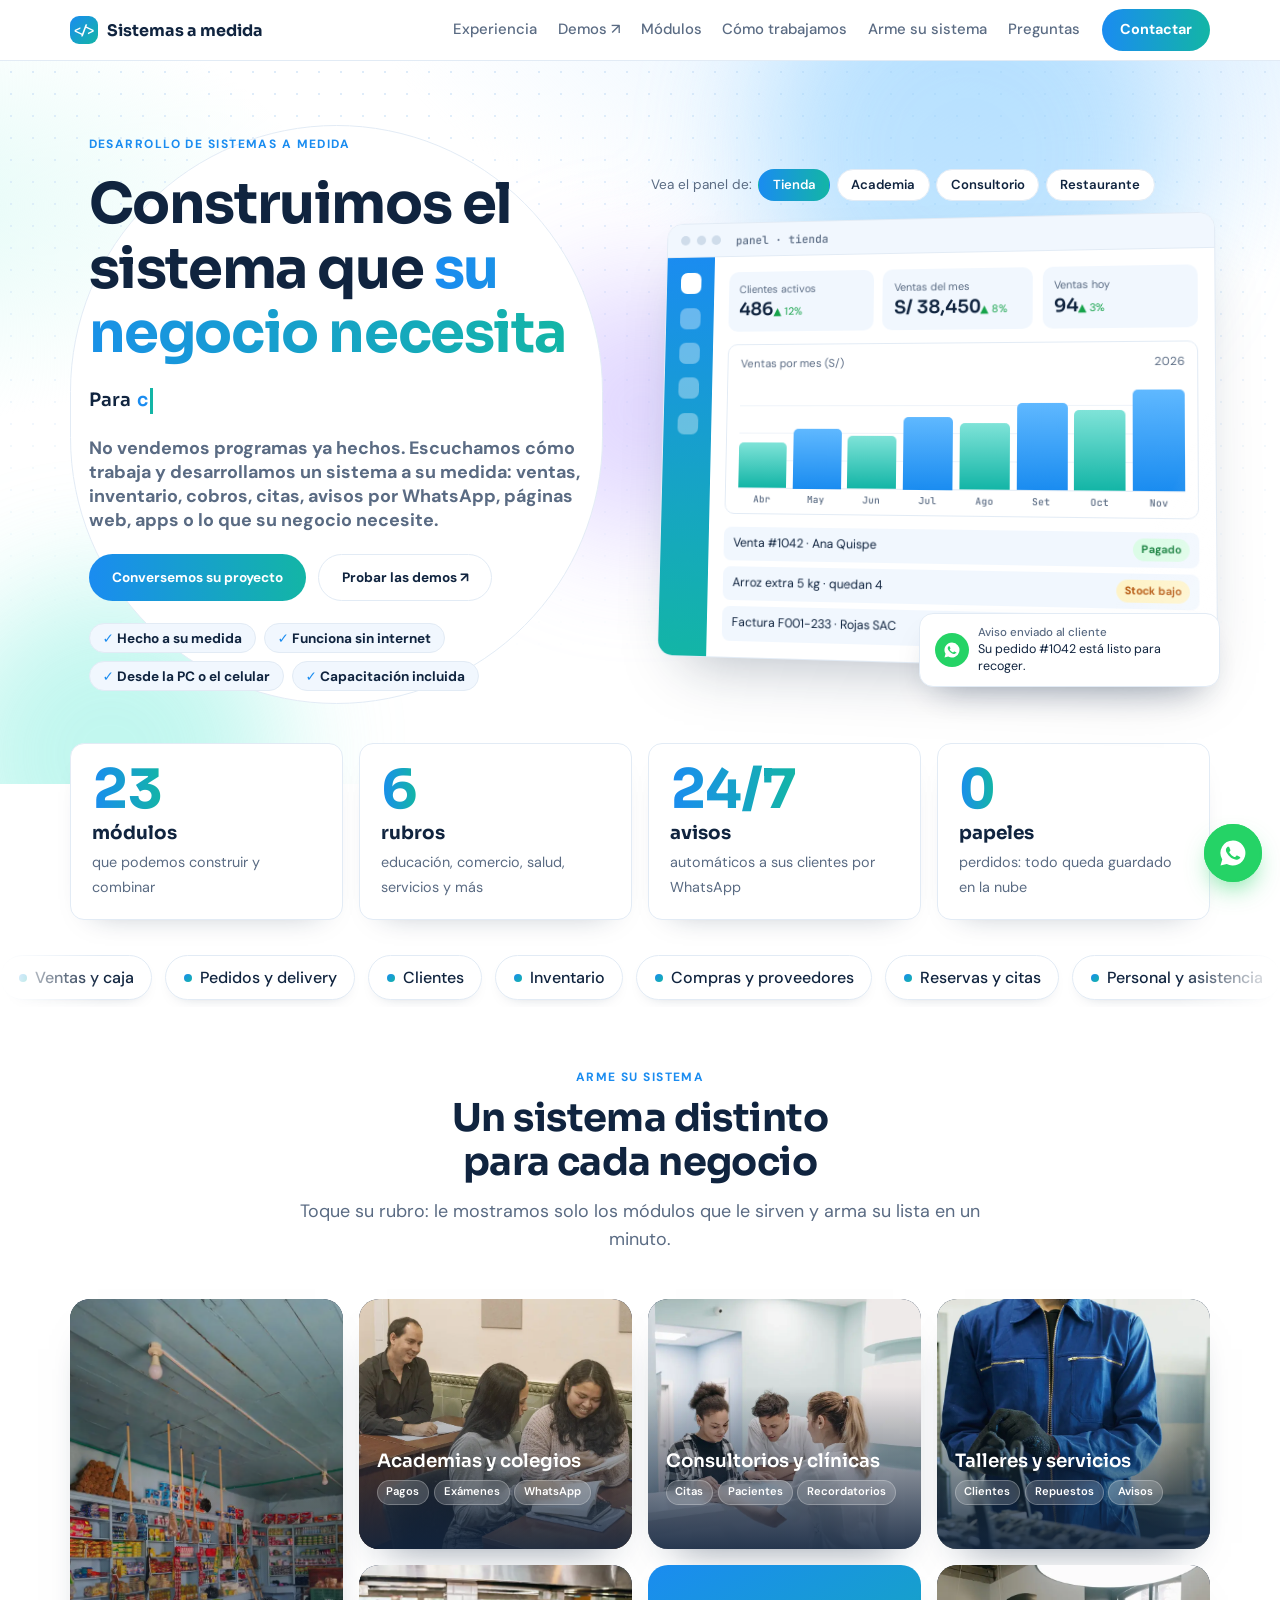
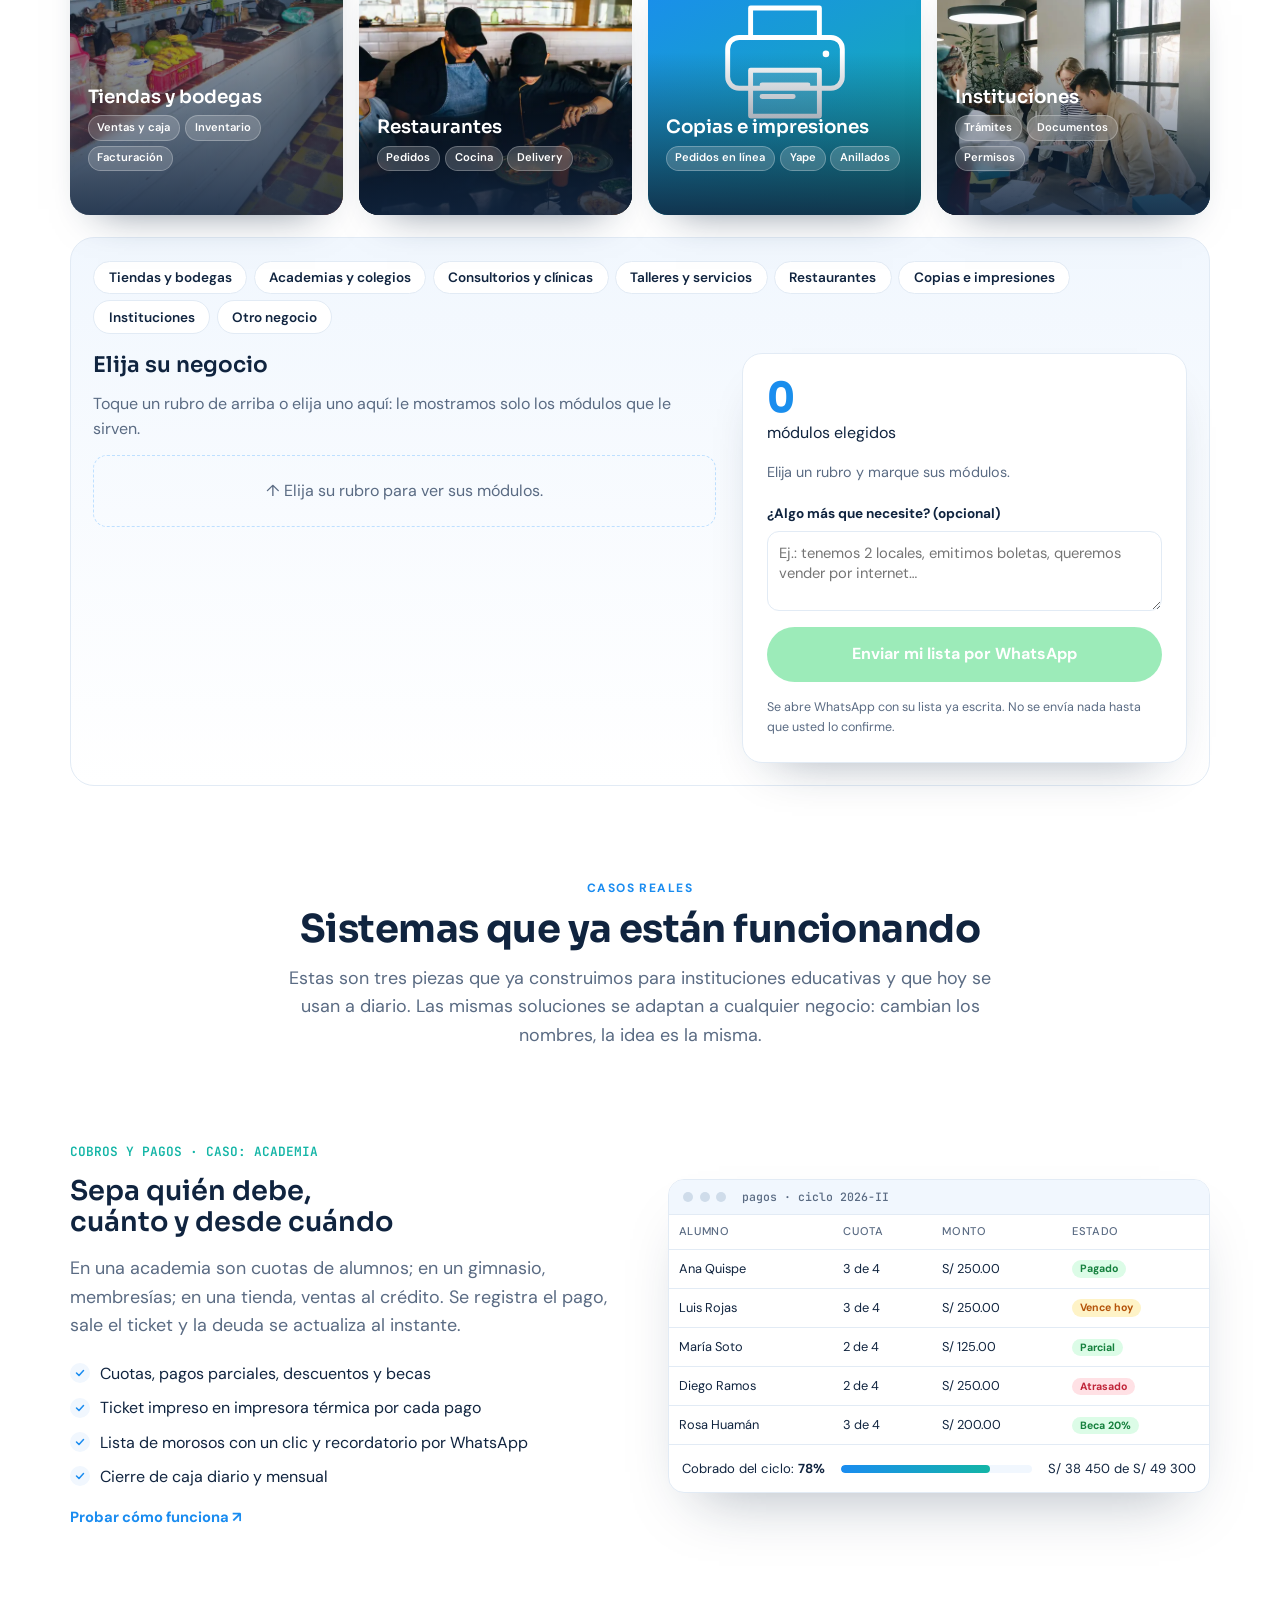
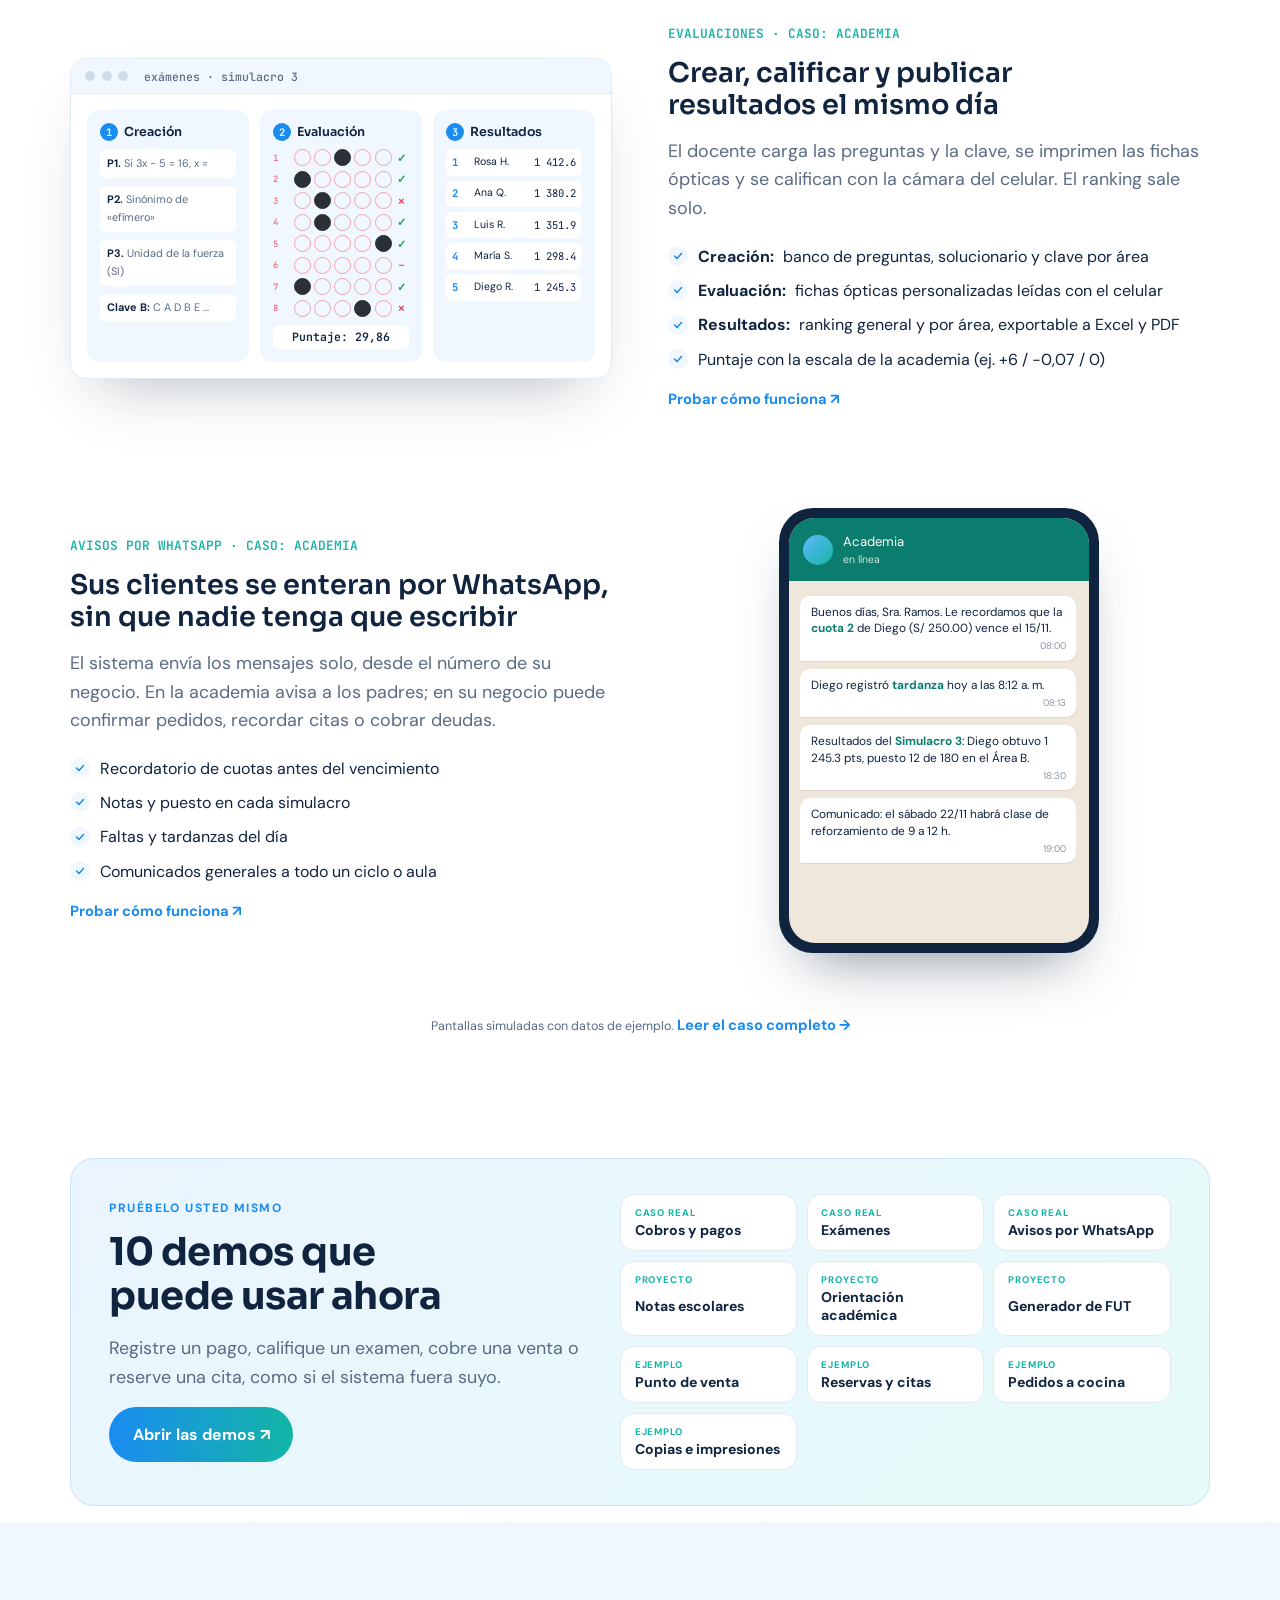
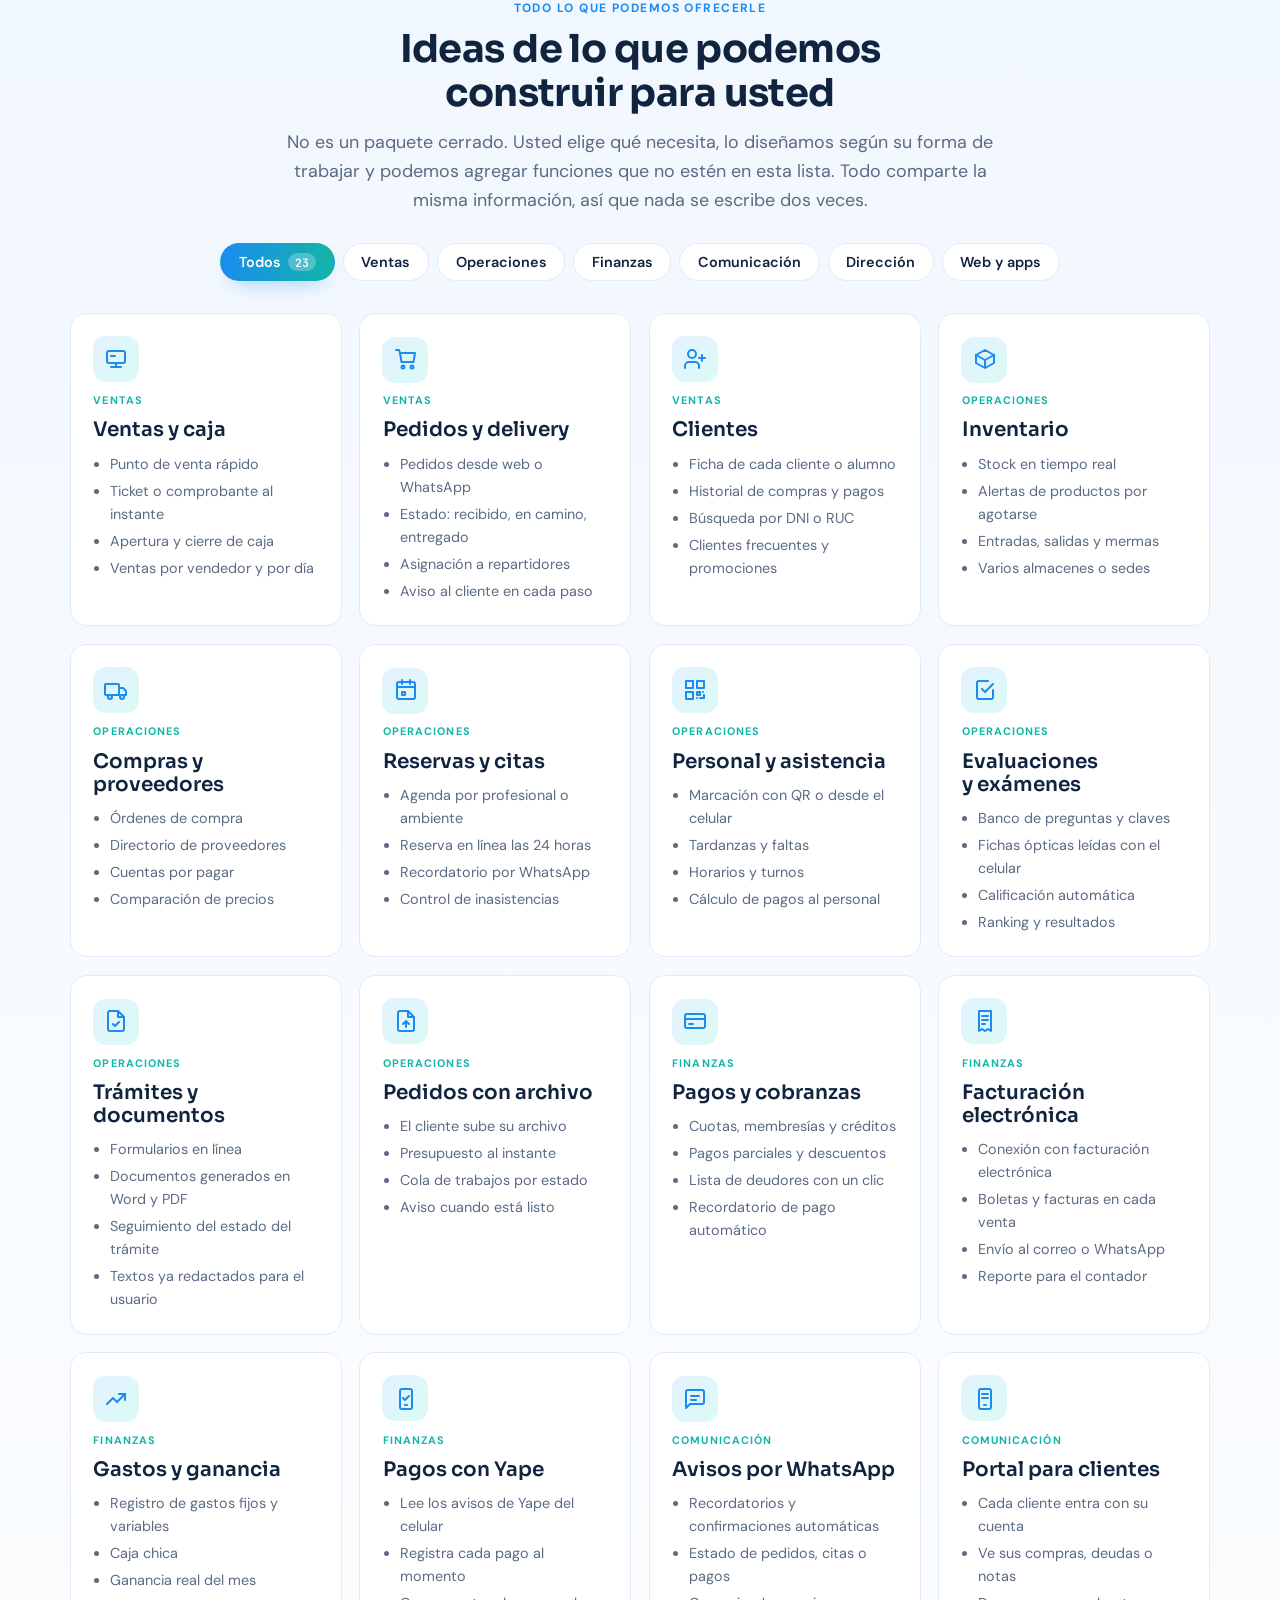
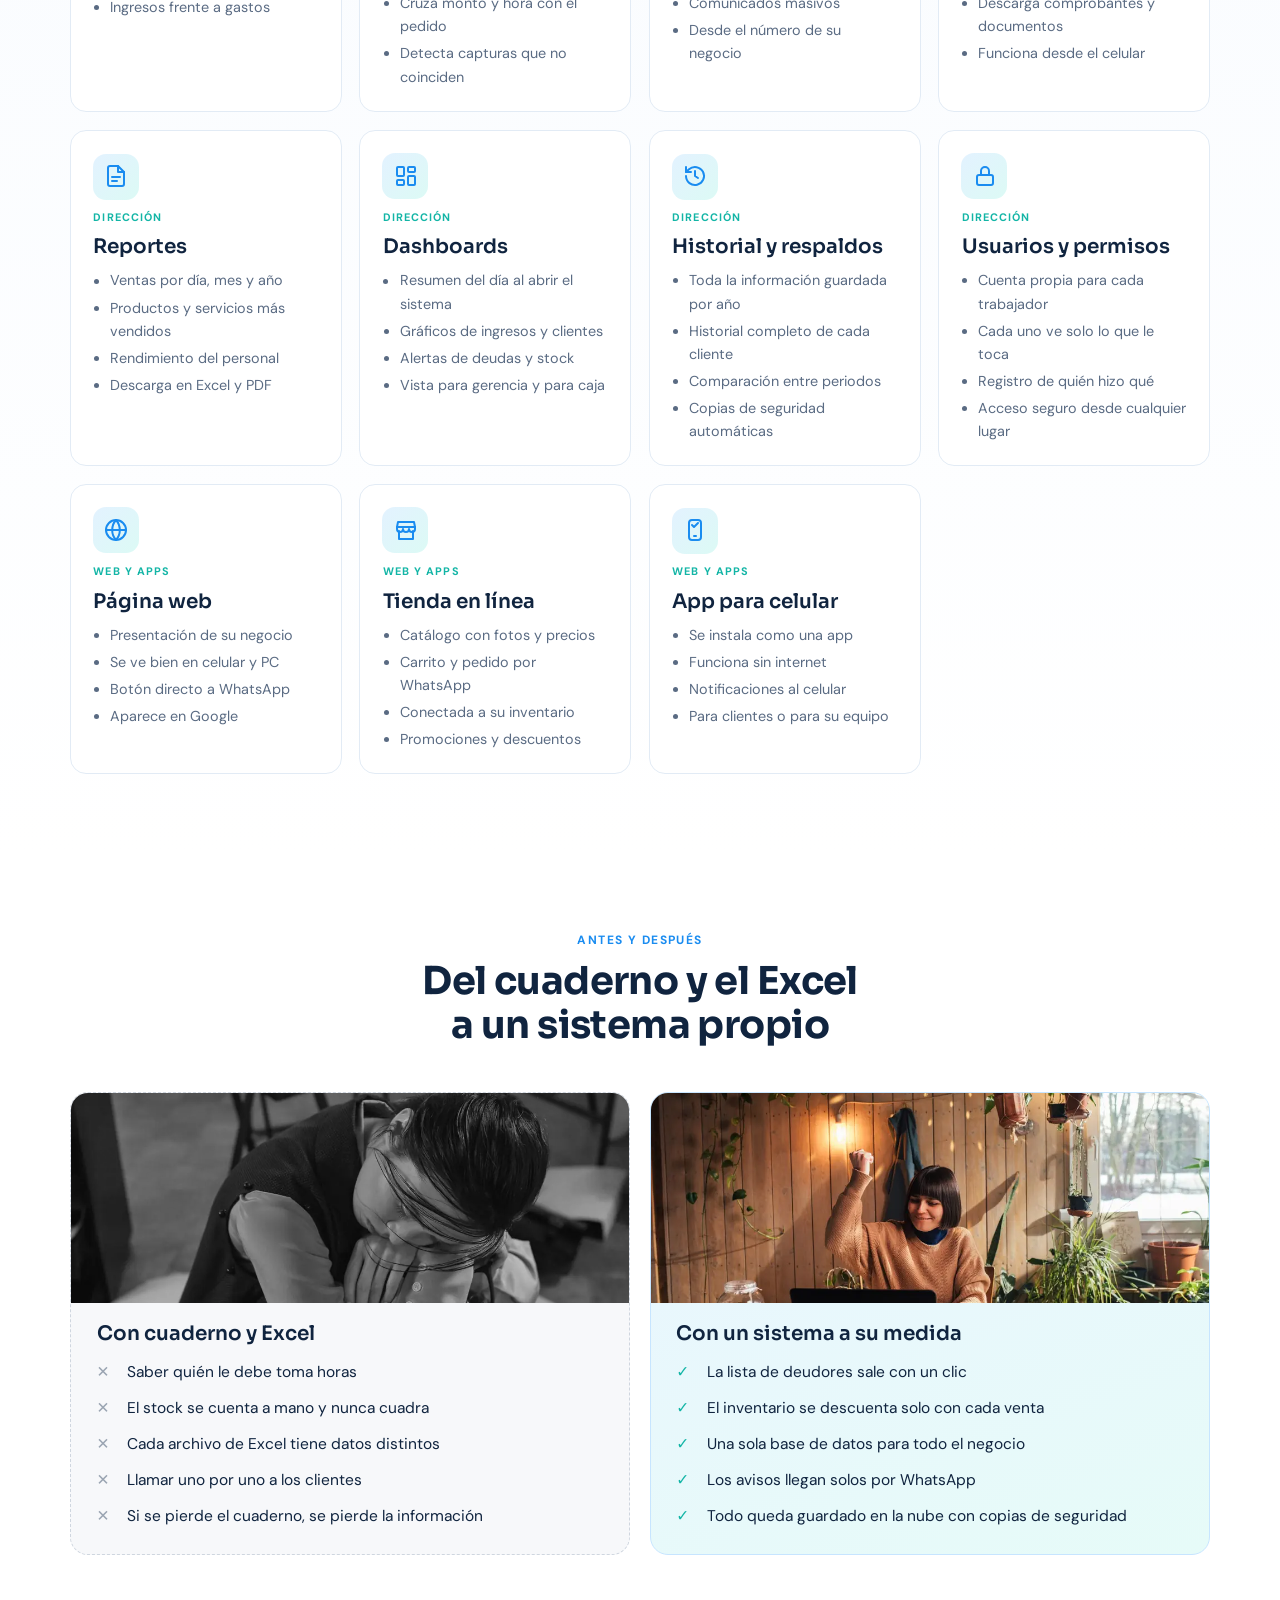
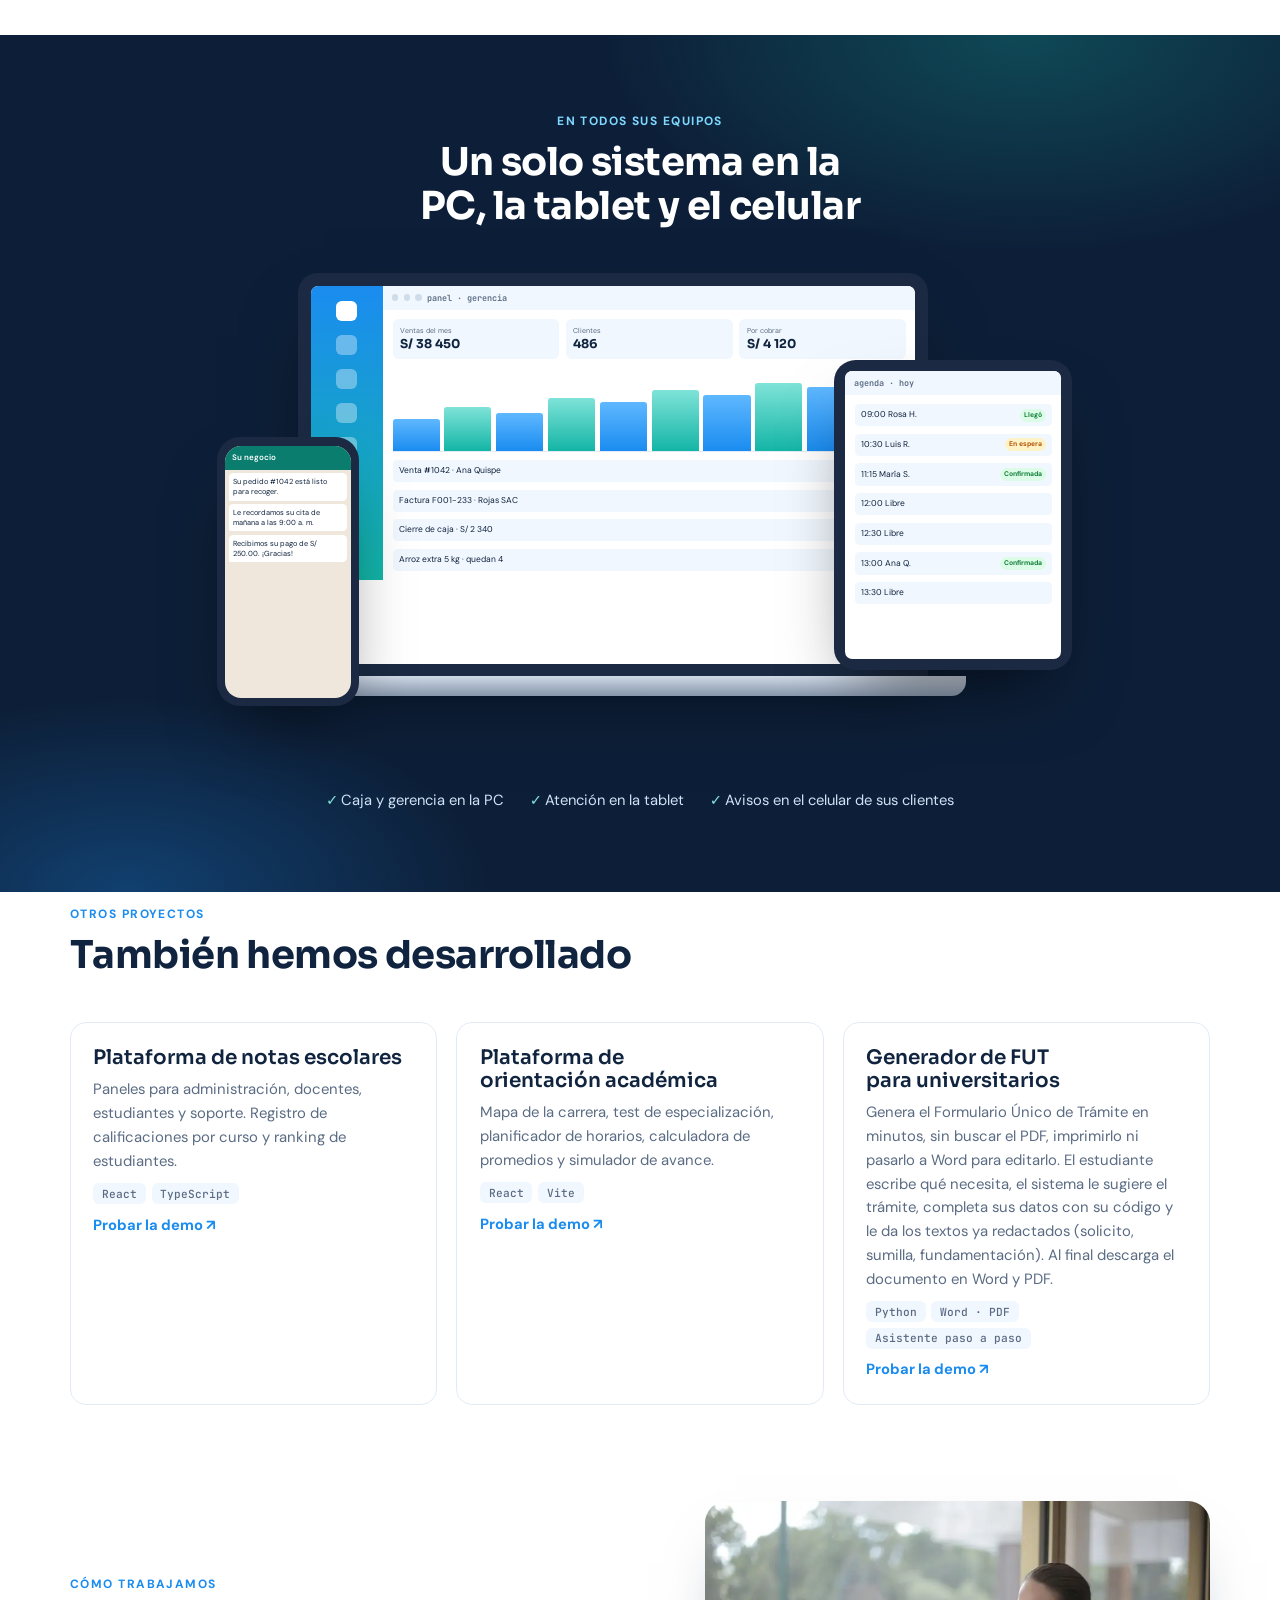
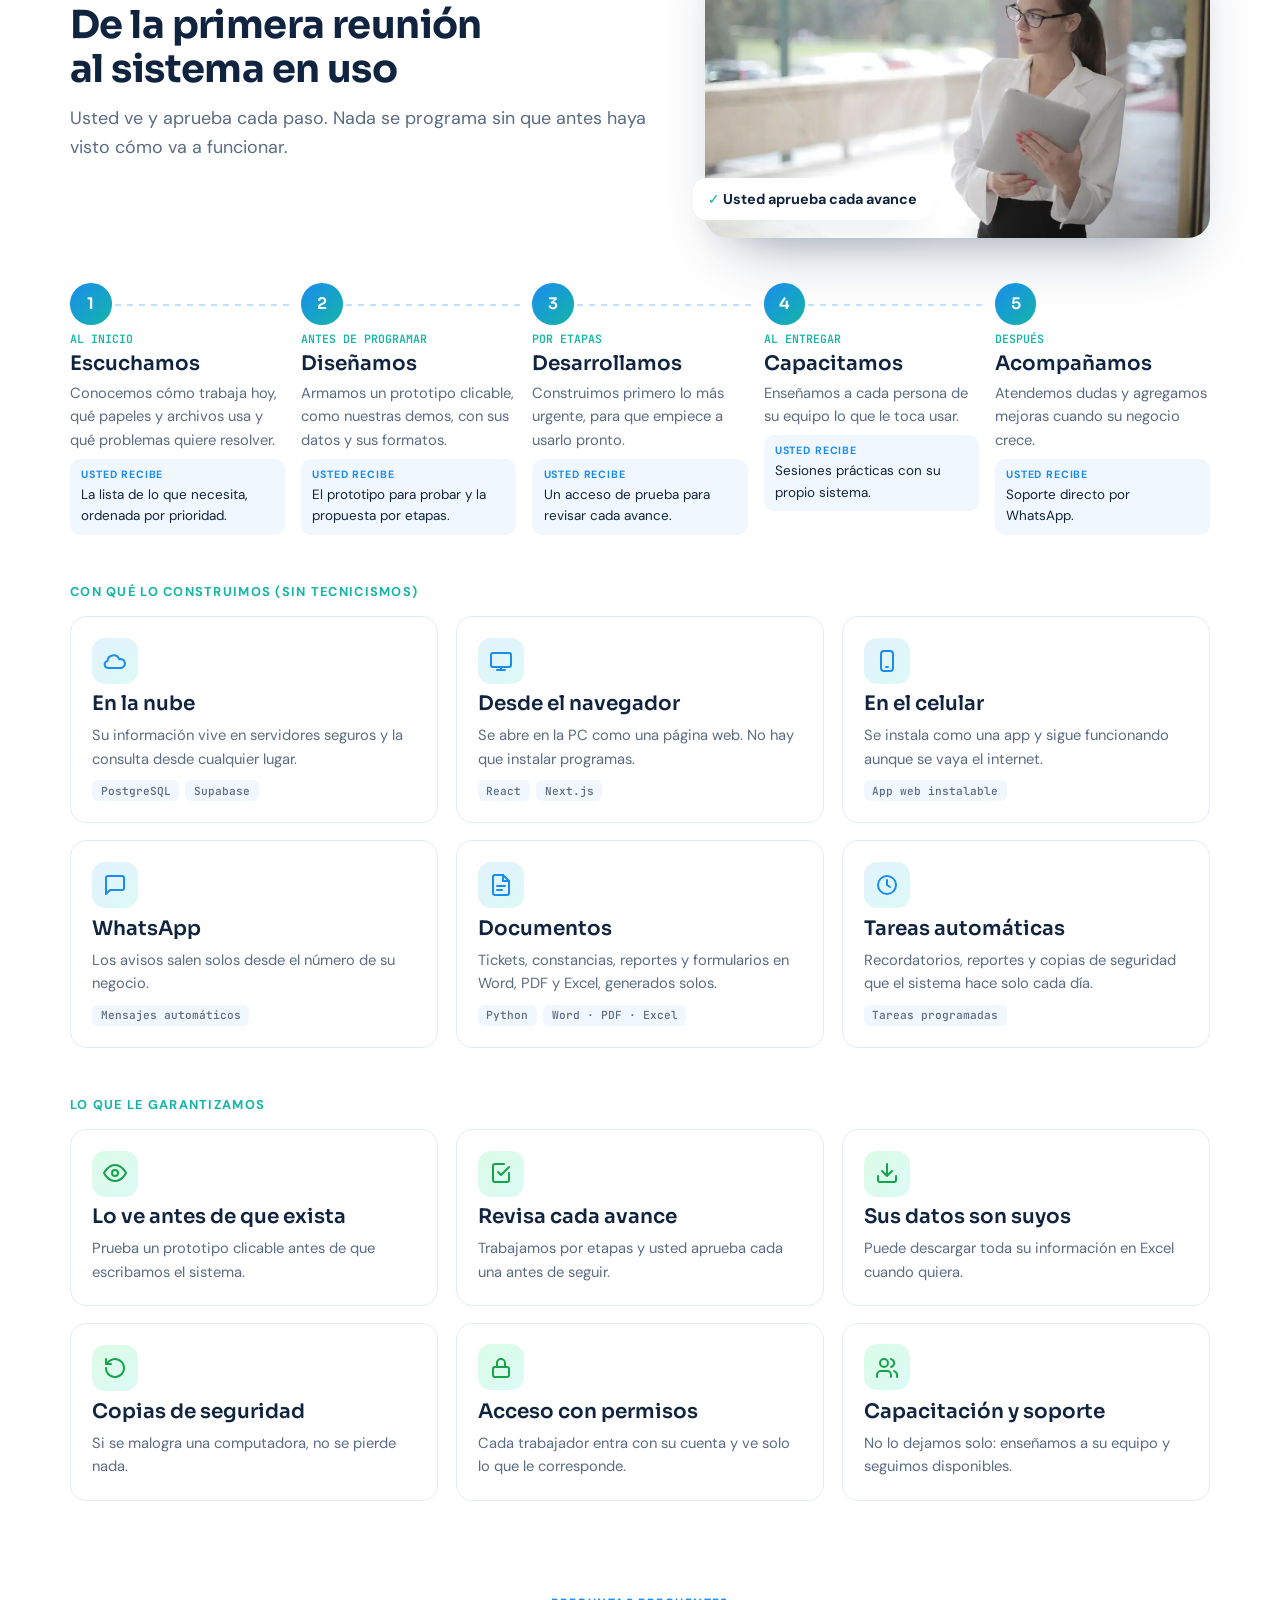
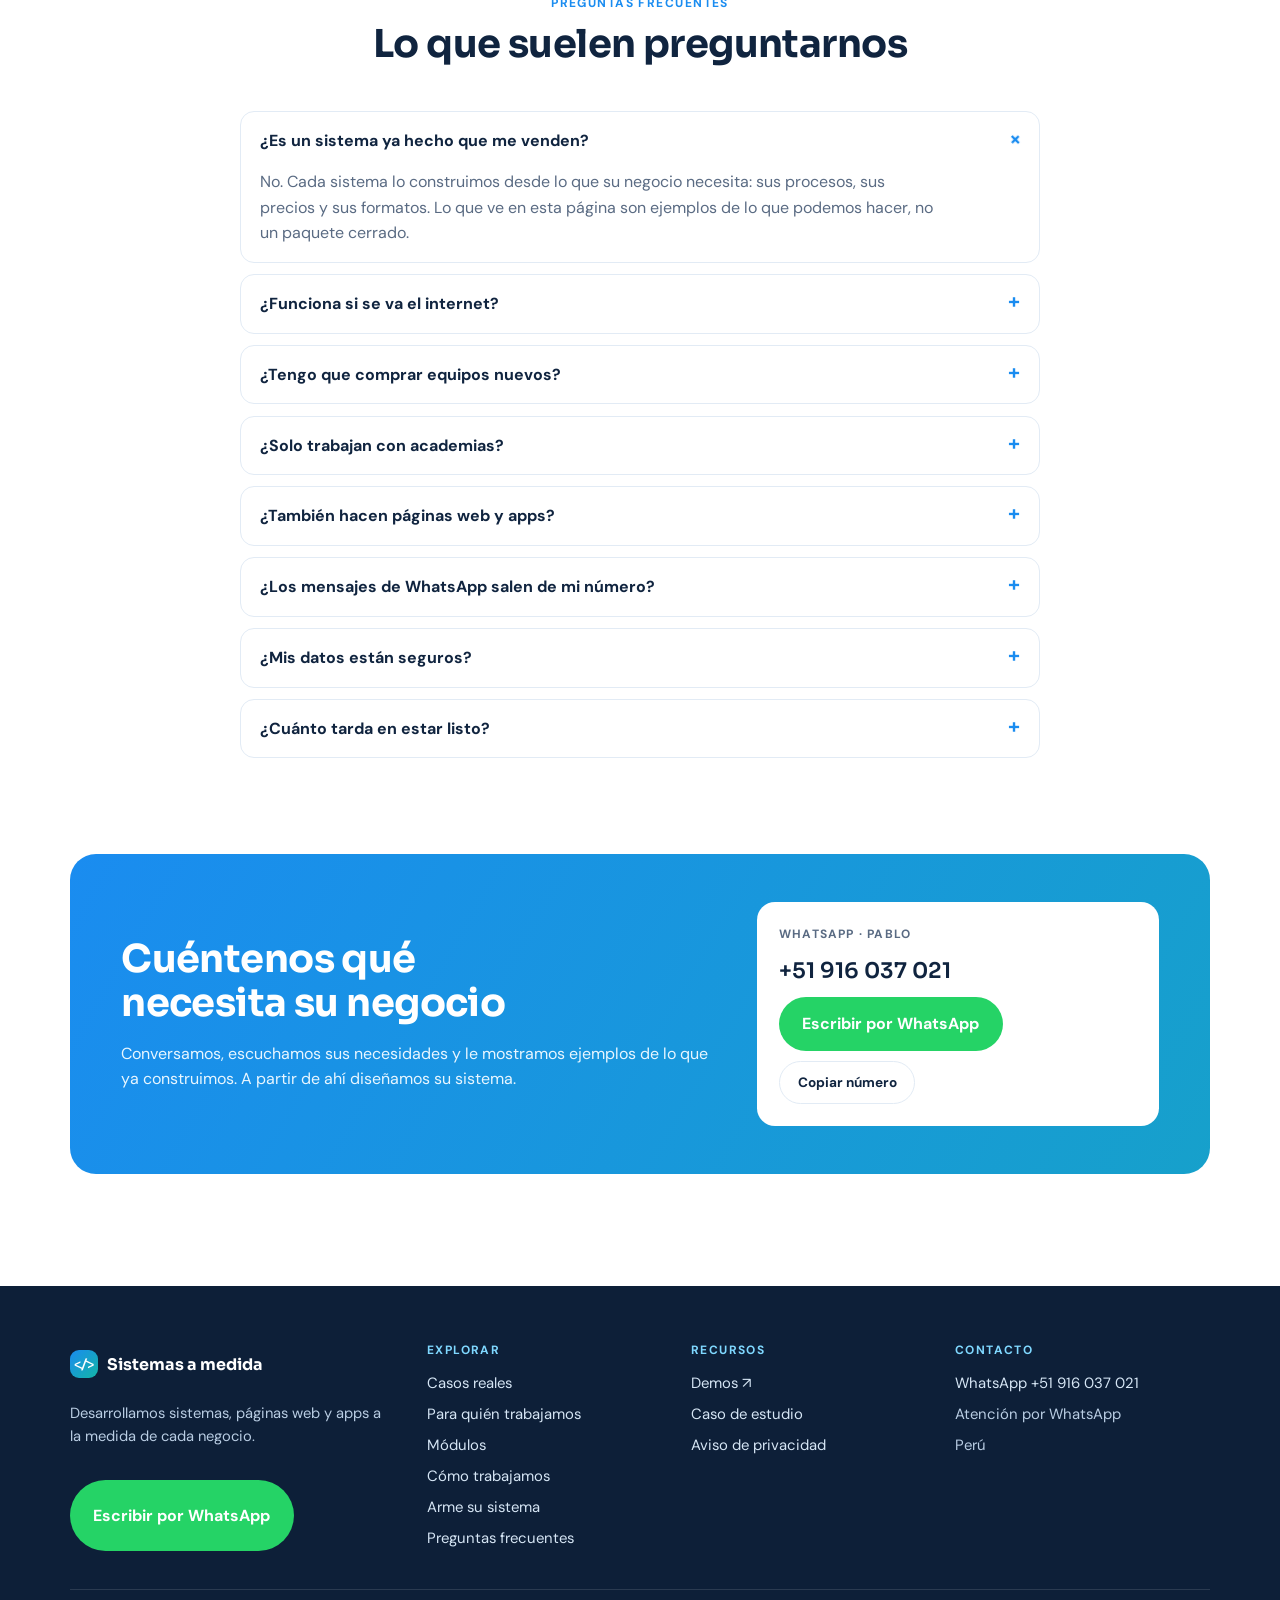
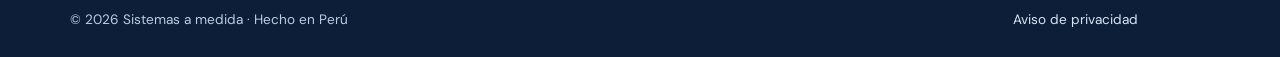
==== commit 75a5c8c1: "Portafolio: demos, armador por rubro, caso de estudio y SEO - Página de demos aparte con 10 demos, i" ====
--- a/index.html
+++ b/index.html
@@ -3,7 +3,7 @@
 <head>
 <meta charset="utf-8">
 <meta name="viewport" content="width=device-width, initial-scale=1, viewport-fit=cover">
-<title>Sistemas a Medida</title>
+<title>Sistemas a medida para su negocio · Perú</title>
 <meta name="description" content="Desarrollamos sistemas a medida para negocios e instituciones: ventas, inventario, cobros, citas, avisos por WhatsApp, páginas web y apps.">
 <meta property="og:title" content="Sistemas a medida para su negocio">
 <meta property="og:description" content="Ventas, inventario, cobros, citas, avisos por WhatsApp, web y apps, hechos a la medida de su negocio.">
@@ -14,7 +14,14 @@
 <meta property="og:image:height" content="630">
 <meta name="twitter:card" content="summary_large_image">
 <meta name="theme-color" content="#1a8cf0">
+<link rel="icon" href="data:image/svg+xml,%3Csvg xmlns='http://www.w3.org/2000/svg' viewBox='0 0 64 64'%3E%3Cdefs%3E%3ClinearGradient id='g' x1='0' y1='0' x2='1' y2='1'%3E%3Cstop offset='0' stop-color='%231a8cf0'/%3E%3Cstop offset='1' stop-color='%2313b5a6'/%3E%3C/linearGradient%3E%3C/defs%3E%3Crect width='64' height='64' rx='16' fill='url(%23g)'/%3E%3Cpath d='M24 22l-10 10 10 10M40 22l10 10-10 10M35 18l-6 28' stroke='white' stroke-width='5' fill='none' stroke-linecap='round' stroke-linejoin='round'/%3E%3C/svg%3E">
 <meta name="claude:viewport-fit-sides" content="cover">
+<meta property="og:site_name" content="Sistemas a medida">
+<meta property="og:locale" content="es_PE">
+<link rel="canonical" href="https://portafolio-academias.vercel.app/">
+<script type="application/ld+json">{"@context":"https://schema.org","@type":"Organization","name":"Sistemas a medida","url":"https://portafolio-academias.vercel.app/","description":"Desarrollo de sistemas, páginas web y apps a la medida de cada negocio: ventas, inventario, cobros, citas y avisos por WhatsApp.","areaServed":"PE","address":{"@type":"PostalAddress","addressCountry":"PE"},"contactPoint":{"@type":"ContactPoint","telephone":"+51-916-037-021","contactType":"sales","areaServed":"PE","availableLanguage":"es"}}</script>
+<!-- Estadísticas de Vercel (Web Analytics): empiezan a contar cuando se activan en el panel del proyecto -->
+<script defer src="/_vercel/insights/script.js"></script>
 <link rel="preconnect" href="https://fonts.googleapis.com">
 <link rel="stylesheet" href="https://fonts.googleapis.com/css2?family=Sora:wght@500;600;700&family=DM+Sans:wght@400;500;700&family=JetBrains+Mono:wght@500&display=swap">
 <style>
@@ -99,8 +106,9 @@
 /* CIFRAS */
 .stats{display:grid;grid-template-columns:repeat(4,minmax(0,1fr));gap:1rem;margin-top:-2.6rem;position:relative}
 .stat{background:#fff;border:1px solid var(--line);border-radius:14px;padding:1.2rem 1.3rem;box-shadow:0 14px 30px -24px rgba(16,36,63,.4)}
-.stat strong{display:block;font:700 2rem var(--display);color:var(--sky);font-variant-numeric:tabular-nums}
-.stat span{font-size:.9rem;color:var(--muted)}
+.stat strong{display:flex;flex-direction:column;align-items:flex-start;font:700 1.15rem/1.2 var(--display);color:var(--ink);margin-bottom:.3rem}
+.stat .n{font-size:3.4rem;line-height:1;letter-spacing:-.03em;font-variant-numeric:tabular-nums;background:linear-gradient(90deg,var(--sky),var(--teal));-webkit-background-clip:text;background-clip:text;color:transparent;padding-bottom:.08em}
+.stat>span{font-size:.9rem;color:var(--muted)}
 
 /* PILARES */
 .pillar{display:grid;grid-template-columns:1fr 1fr;gap:3.5rem;align-items:center;padding-block:3rem}
@@ -231,7 +239,7 @@
   .mods,.vs{grid-template-columns:1fr}
   .exam{grid-template-columns:1fr}
   .kpis{grid-template-columns:repeat(3,minmax(0,1fr))}
-  .stat strong{font-size:1.6rem}
+  .stat .n{font-size:2.6rem}.stat strong{font-size:1rem}
   .toast{position:relative;bottom:auto;margin:1rem 0 0 auto}
 }
 [hidden]{display:none!important}
@@ -352,6 +360,142 @@
 @keyframes flow{50%{background-position:100% 50%}}
 .card{animation:float 6s ease-in-out infinite}
 
+/* ===== ACCESO A LAS DEMOS (las demos viven en demos.html) ===== */
+.lab-cta{display:grid;grid-template-columns:1fr 1.15fr;gap:2rem;align-items:center;background:linear-gradient(135deg,#eaf5ff,#e6fbf8);border:1px solid #c7e5ff;border-radius:24px;padding:2.2rem max(1.2rem,3vw)}
+.lab-cta>*{min-width:0}
+.lab-txt{display:grid;gap:1rem;justify-items:start}
+.lab-list{list-style:none;margin:0;padding:0;display:grid;grid-template-columns:repeat(3,minmax(0,1fr));gap:.6rem}
+.lab-list a{display:grid;gap:.1rem;height:100%;box-sizing:border-box;padding:.7rem .85rem;border-radius:14px;background:#fff;border:1px solid var(--line);text-decoration:none;color:var(--ink);font-weight:700;font-size:.88rem;line-height:1.3;transition:transform .2s,box-shadow .2s,border-color .2s}
+.lab-list a:hover{transform:translateY(-3px);border-color:#bfe0ff;box-shadow:0 14px 26px -18px rgba(26,140,240,.6)}
+.lab-list small{font:700 .6rem var(--body);letter-spacing:.09em;text-transform:uppercase;color:var(--teal)}
+.demo-link{font-weight:700;color:var(--sky);text-decoration:none;font-size:.92rem}
+.demo-link:hover{text-decoration:underline}
+/* panel del inicio: botones para ver el panel de cada rubro */
+.rsw{display:flex;flex-wrap:wrap;align-items:center;gap:.4rem;margin-bottom:.9rem;font-size:.85rem;color:var(--muted)}
+.rsw button{font:600 .82rem var(--body);padding:.4rem .85rem;border-radius:999px;border:1.5px solid var(--line);background:#fff;color:var(--ink);cursor:pointer;transition:all .2s}
+.rsw button:hover{border-color:#bfe0ff}
+.rsw button[aria-pressed="true"]{background:linear-gradient(90deg,var(--sky),var(--teal));color:#fff;border-color:transparent}
+.dmain.swap{animation:popin .4s both}
+@media (max-width:960px){.lab-cta{grid-template-columns:1fr}}
+@media (max-width:620px){.lab-list{grid-template-columns:repeat(2,minmax(0,1fr))}}
+
+/* ===== CÓMO TRABAJAMOS ===== */
+.steps .when{font:600 .72rem var(--mono);color:var(--teal)}
+.steps .get{font-size:.84rem;background:var(--soft);border-radius:10px;padding:.5rem .7rem;color:var(--ink)}
+.steps .get b{display:block;font-size:.66rem;text-transform:uppercase;letter-spacing:.08em;color:var(--sky)}
+.feat{display:grid;grid-template-columns:repeat(3,minmax(0,1fr));gap:1.1rem}
+.fe{background:#fff;border:1px solid var(--line);border-radius:16px;padding:1.3rem;display:grid;gap:.55rem;align-content:start;transition:transform .25s,box-shadow .25s}
+.fe:hover{transform:translateY(-4px);box-shadow:0 20px 36px -26px rgba(26,140,240,.55)}
+.fe p{color:var(--muted);font-size:.92rem}
+.fe.g .ic{background:linear-gradient(135deg,#dcfce7,#dcfaf5)}
+.fe.g .ic svg{stroke:var(--ok)}
+.sub{font:700 .8rem var(--body);letter-spacing:.1em;text-transform:uppercase;color:var(--teal);margin:3rem 0 1rem}
+@media (max-width:960px){.feat{grid-template-columns:repeat(2,minmax(0,1fr))}.steps li>*{grid-column:2}.steps li::before{grid-row:1/span 4}}
+@media (max-width:620px){.feat{grid-template-columns:1fr}}
+
+/* ===== RUBROS CON FOTOS (mosaico de 4 columnas; en celular, fila que se desliza) ===== */
+.rubros{display:grid;grid-template-columns:repeat(4,minmax(0,1fr));grid-template-rows:repeat(2,250px);grid-template-areas:"ti ac co ta" "ti re cp in";gap:1rem}
+.rubro{position:relative;display:block;border-radius:20px;overflow:hidden;isolation:isolate;color:#fff;text-decoration:none;background:#10243f;box-shadow:0 22px 40px -28px rgba(16,36,63,.6)}
+.rubro img{position:absolute;inset:0;width:100%;height:100%;object-fit:cover;z-index:-2;transition:transform .6s cubic-bezier(.2,.7,.2,1)}
+.rubro::after{content:"";position:absolute;inset:0;z-index:-1;background:linear-gradient(180deg,rgba(16,36,63,0) 35%,rgba(16,36,63,.88))}
+.rubro:hover img{transform:scale(1.07)}
+.rb-txt{position:absolute;left:0;right:0;bottom:0;padding:1rem 1.1rem;display:grid;gap:.45rem}
+.rb-name{display:block;color:#fff;font:600 1.15rem/1.2 var(--display)}
+button.rubro{border:0;padding:0;margin:0;font:inherit;text-align:left;cursor:pointer;width:100%;-webkit-appearance:none;appearance:none}
+.rubro[aria-pressed="true"]{box-shadow:0 0 0 3px #fff,0 0 0 6px var(--sky),0 22px 40px -28px rgba(16,36,63,.6)}
+.rubro[aria-pressed="true"]::before{content:"✓";position:absolute;top:10px;right:10px;width:28px;height:28px;border-radius:50%;background:var(--sky);color:#fff;font-weight:700;display:grid;place-items:center;box-shadow:0 0 0 3px #fff}
+.rubro.ilus{background:linear-gradient(150deg,#1a8cf0,#13b5a6)}
+.rb-ilus{position:absolute;left:50%;top:10%;width:60%;max-width:190px;transform:translateX(-50%);z-index:-2;transition:transform .6s cubic-bezier(.2,.7,.2,1)}
+.rubro.ilus:hover .rb-ilus{transform:translateX(-50%) scale(1.07)}
+/* armador debajo del mosaico (reemplaza a la sección «Arme su sistema»; usa sus estilos .builder/.opt/.summary) */
+.armador{margin-top:1.4rem;background:linear-gradient(180deg,var(--soft),#fff);border:1px solid var(--line);border-radius:24px;padding:1.4rem;scroll-margin-top:80px}
+.arm-chips{display:flex;flex-wrap:wrap;gap:.4rem;margin-bottom:1.2rem}
+.arm-chips button{font:600 .85rem var(--body);padding:.45rem .9rem;border-radius:999px;border:1.5px solid var(--line);background:#fff;color:var(--ink);cursor:pointer;transition:all .2s}
+.arm-chips button:hover{border-color:#bfe0ff}
+.arm-chips button[aria-pressed="true"]{background:linear-gradient(90deg,var(--sky),var(--teal));color:#fff;border-color:transparent}
+.arm-main{display:grid;gap:.8rem;align-content:start}
+.arm-head{display:flex;flex-wrap:wrap;align-items:baseline;justify-content:space-between;gap:.4rem 1rem}
+.arm-head h3{font-size:1.35rem}
+.arm-txt{color:var(--muted)}
+.armador .quick{margin:0}
+.arm-empty{padding:1.4rem;border:1.5px dashed #bfe0ff;border-radius:14px;color:var(--muted);text-align:center;max-width:none}
+.summary li.empty{background:none;padding:0;animation:none}
+.rb-tags{display:flex;flex-wrap:wrap;gap:.3rem}
+.rb-tags span{font-size:.7rem;font-weight:600;padding:.18rem .55rem;border-radius:999px;background:rgba(255,255,255,.18);border:1px solid rgba(255,255,255,.25);backdrop-filter:blur(6px);-webkit-backdrop-filter:blur(6px)}
+.rb-go{font-size:.8rem;font-weight:700;color:#bfe6ff;opacity:0;transform:translateY(6px);transition:opacity .3s,transform .3s}
+.rubro:hover .rb-go,.rubro:focus-visible .rb-go{opacity:1;transform:none}
+@media (hover:none){.rb-go{opacity:1;transform:none}}
+@media (max-width:960px){.rubros{grid-template-columns:repeat(2,minmax(0,1fr));grid-template-rows:repeat(4,220px);grid-template-areas:"ti ac" "ti co" "re cp" "ta in"}}
+@media (max-width:620px){.rubros{display:flex;overflow-x:auto;scroll-snap-type:x mandatory;gap:.8rem;padding:8px 6px .7rem;scrollbar-width:thin}.rubro{flex:0 0 78%;height:340px;scroll-snap-align:start}}
+
+/* antes y después con foto: la de «antes» en blanco y negro */
+.vs-img{display:block;width:calc(100% + 3.2rem);max-width:none;height:210px;margin:-1.6rem -1.6rem .3rem;object-fit:cover;border-radius:17px 17px 0 0}
+.col.before .vs-img{filter:grayscale(1) contrast(.95);object-position:center 55%}
+
+/* franja oscura: PC, tablet y celular dibujados en CSS; los tamaños en cqw escalan con el ancho del dibujo */
+.devices-sec{background:radial-gradient(700px 360px at 80% 0,rgba(19,181,166,.28),transparent 60%),radial-gradient(600px 320px at 10% 100%,rgba(26,140,240,.3),transparent 60%),#0d1f38;color:#fff;overflow:hidden}
+.devices-sec h2{color:#fff}
+.devices-sec .eyebrow{color:#7fd8ff}
+.devices{position:relative;max-width:900px;margin:0 auto;aspect-ratio:16/8.6;container-type:inline-size}
+.devices>*{font-size:1.05cqw}
+.lap{position:absolute;left:12%;top:0;width:70%}
+.lap .scr{background:#1b2a42;border-radius:2.2cqw 2.2cqw 0 0;padding:1.4cqw;box-shadow:0 4cqw 8cqw -3cqw rgba(0,0,0,.6)}
+.lap .ui{aspect-ratio:16/10}
+.lap .base{height:2.2cqw;margin:0 -6%;background:linear-gradient(180deg,#cfd9e6,#8796ab);border-radius:0 0 1.6cqw 1.6cqw}
+.lui{grid-template-columns:12% 1fr;align-content:stretch}
+.lui .sb{background:linear-gradient(180deg,var(--sky),var(--teal));display:grid;align-content:start;justify-items:center;gap:1.4em;padding:1.6em 0}
+.lui .sb i{width:2.2em;height:2.2em;border-radius:.6em;background:rgba(255,255,255,.35)}
+.lui .sb i:first-child{background:#fff}
+.lui .ch{height:13em}
+.ui{background:#fff;color:var(--ink);border-radius:.8cqw;overflow:hidden;display:grid;align-content:start}
+.ui .tb{display:flex;align-items:center;gap:.6em;padding:.7em 1em;background:var(--soft);font:600 .9em var(--mono);color:var(--muted)}
+.ui .tb i{width:.8em;height:.8em;border-radius:50%;background:#cfdcea}
+.ui .bd{padding:1em;display:grid;gap:.8em}
+.ui .ks{display:grid;grid-template-columns:repeat(3,1fr);gap:.7em}
+.ui .k{background:var(--soft);border-radius:.6em;padding:.6em .8em}
+.ui .k small{display:block;font-size:.75em;color:var(--muted)}
+.ui .k b{font:700 1.3em var(--display)}
+.ui .ch{height:9em;display:grid;grid-template-columns:repeat(10,1fr);gap:.5em;align-items:end;border-bottom:1px solid var(--line)}
+.ui .ch span{border-radius:.3em .3em 0 0;background:linear-gradient(180deg,var(--sky-2),var(--sky))}
+.ui .ch span:nth-child(even){background:linear-gradient(180deg,#7fe3d8,var(--teal))}
+.ui .rw{display:flex;justify-content:space-between;align-items:center;gap:.5em;background:var(--soft);border-radius:.5em;padding:.5em .7em;font-size:.9em}
+.ui .pl{font-size:.8em;font-weight:700;padding:.15em .6em;border-radius:99px;background:#dcfce7;color:#15803d;white-space:nowrap}
+.ui .pl.w{background:#fef3c7;color:#b45309}
+.tab2{position:absolute;right:2%;top:18%;width:24%;background:#1b2a42;border-radius:2.4cqw;padding:1.2cqw;box-shadow:0 4cqw 8cqw -3cqw rgba(0,0,0,.6)}
+.tab2 .ui{aspect-ratio:3/4}
+.ph2{position:absolute;left:3%;top:34%;width:14%;background:#1b2a42;border-radius:2.6cqw;padding:.9cqw;box-shadow:0 4cqw 8cqw -3cqw rgba(0,0,0,.6)}
+.ph2 .ui{aspect-ratio:9/18;background:#efe7dc;border-radius:1.8cqw}
+.ph2 .wa{background:#0b7d6e;color:#fff;padding:.7em .8em;font-size:.85em;font-weight:600}
+.ph2 .bb{background:#fff;border-radius:.6em .6em .6em .15em;margin:.5em .5em 0;padding:.5em .6em;font-size:.78em;line-height:1.35}
+.dev-caps{display:flex;flex-wrap:wrap;justify-content:center;gap:.6rem 1.6rem;margin-top:2rem;color:#cfe3f7;font-size:.92rem}
+.dev-caps span::before{content:"✓ ";color:#7fe3d8;font-weight:700}
+@media (max-width:620px){.devices{aspect-ratio:16/12}.devices>*{font-size:1.7cqw}.lap{left:0;width:84%}.tab2,.dev-caps span:nth-child(2){display:none}.ph2{left:auto;right:0;top:26%;width:27%}}
+
+/* cómo trabajamos con foto */
+.trab-head{display:grid;grid-template-columns:1fr .85fr;gap:2.5rem;align-items:center;margin-bottom:2.8rem}
+.trab-head .head{margin-bottom:0}
+.trab-img{margin:0;position:relative}
+.trab-img img{display:block;width:100%;height:auto;aspect-ratio:3/2;object-fit:cover;object-position:70% center;border-radius:22px;box-shadow:0 30px 60px -32px rgba(16,36,63,.5)}
+.trab-img figcaption{position:absolute;left:-12px;bottom:18px;background:#fff;color:var(--ink);border-radius:14px;padding:.6rem .95rem;font-weight:700;font-size:.9rem;box-shadow:0 18px 36px -18px rgba(16,36,63,.45);animation:float 6s ease-in-out infinite}
+.trab-img figcaption b{color:var(--teal)}
+@media (max-width:960px){.trab-head{grid-template-columns:1fr}.trab-img figcaption{left:12px}}
+
+/* pie de página en columnas (mismo bloque en demos y caso de estudio) */
+.foot{background:#0d1f38;color:#b9cde3;margin-top:2rem;padding-block:3.5rem 1.6rem}
+.foot-grid{display:grid;grid-template-columns:1.4fr 1fr 1fr 1.1fr;gap:2rem}
+.foot-grid>*{min-width:0}
+.foot .brand{color:#fff;margin:0}
+.foot-brand{display:grid;gap:1rem;justify-items:start}
+.foot p{color:#b9cde3;font-size:.92rem}
+.foot h3{font:700 .75rem var(--body);letter-spacing:.12em;text-transform:uppercase;color:#7fd8ff;margin-bottom:.4rem}
+.foot-col{display:grid;gap:.45rem;align-content:start;font-size:.93rem}
+.foot a{color:#d6e6f5;text-decoration:none}
+.foot a:hover{color:#fff;text-decoration:underline}
+.foot .btn.wa{color:#fff;text-decoration:none}
+.foot-bar{display:flex;flex-wrap:wrap;justify-content:space-between;gap:.8rem;border-top:1px solid rgba(255,255,255,.12);margin-top:2.4rem;padding-top:1.2rem;padding-right:72px;font-size:.85rem}
+@media (max-width:860px){.foot-grid{grid-template-columns:1fr 1fr}}
+@media (max-width:520px){.foot-grid{grid-template-columns:1fr}}
+
 @media (prefers-reduced-motion:reduce){*,*::before,*::after{animation:none!important;transition:none!important}.hero-art .app{transform:none}}
 </style>
 </head>
@@ -364,7 +508,9 @@
     <a class="brand" href="#"><i>&lt;/&gt;</i>Sistemas a medida</a>
     <div class="links">
       <a href="#experiencia">Experiencia</a>
+      <a href="demos.html" target="_blank" rel="noopener">Demos ↗</a>
       <a href="#modulos">Módulos</a>
+      <a href="#trabajo">Cómo trabajamos</a>
       <a href="#armar">Arme su sistema</a>
       <a href="#faq">Preguntas</a>
     </div>
@@ -382,7 +528,7 @@
       <p class="lead">No vendemos programas ya hechos. Escuchamos cómo trabaja y desarrollamos un sistema a su medida: ventas, inventario, cobros, citas, avisos por WhatsApp, páginas web, apps o lo que su negocio necesite.</p>
       <div class="cta">
         <a class="btn primary" href="#contacto">Conversemos su proyecto</a>
-        <a class="btn" href="#modulos">Ver qué podemos construir</a>
+        <a class="btn" href="demos.html" target="_blank" rel="noopener">Probar las demos ↗</a>
       </div>
       <div class="chips">
         <span class="chip"><b>✓</b> Hecho a su medida</span>
@@ -393,7 +539,8 @@
     </div>
 
     <div class="hero-art rv">
-      <div class="app" role="img" aria-label="Pantalla simulada del panel principal con ventas del mes y estado de pedidos">
+      <div class="rsw" role="group" aria-label="Ver el panel de un rubro"><span>Vea el panel de:</span><button type="button" data-rb="tienda" aria-pressed="true">Tienda</button><button type="button" data-rb="academia" aria-pressed="false">Academia</button><button type="button" data-rb="consultorio" aria-pressed="false">Consultorio</button><button type="button" data-rb="restaurante" aria-pressed="false">Restaurante</button></div>
+      <div class="app" role="img" aria-label="Pantalla simulada del panel de una tienda">
         <div class="bar"><i></i><i></i><i></i><span>panel · inicio</span></div>
         <div class="dash">
           <div class="side"><i></i><i></i><i></i><i></i><i></i></div>
@@ -427,13 +574,55 @@
 <!-- CIFRAS -->
 <div class="wrap">
   <div class="stats">
-    <div class="stat rv"><strong><span class="count" data-to="21">21</span> módulos</strong><span>que podemos construir y combinar</span></div>
-    <div class="stat rv d1"><strong><span class="count" data-to="6">6</span> rubros</strong><span>educación, comercio, salud, servicios y más</span></div>
-    <div class="stat rv d2"><strong>24/7</strong><span>avisos automáticos a sus clientes por WhatsApp</span></div>
-    <div class="stat rv d3"><strong><span class="count" data-to="0">0</span> papeles</strong><span>perdidos: todo queda guardado en la nube</span></div>
+    <div class="stat rv"><strong><span class="count n" data-to="23">23</span> módulos</strong><span>que podemos construir y combinar</span></div>
+    <div class="stat rv d1"><strong><span class="count n" data-to="6">6</span> rubros</strong><span>educación, comercio, salud, servicios y más</span></div>
+    <div class="stat rv d2"><strong><span class="n">24/7</span> avisos</strong><span>automáticos a sus clientes por WhatsApp</span></div>
+    <div class="stat rv d3"><strong><span class="count n" data-to="0">0</span> papeles</strong><span>perdidos: todo queda guardado en la nube</span></div>
   </div>
 </div>
 <div class="marquee" aria-hidden="true"><div class="track" id="track"></div></div>
+
+<!-- Fotos de Pexels (licencia libre para uso comercial, sin atribución obligatoria). IDs: rubros 38703834 37739914 7108317 6937464 8985702 8117466 · antes 6539032 · después 6627440 · cómo trabajamos 3855606 -->
+<!-- RUBROS -->
+<section id="negocios" style="padding-block:4rem 1rem">
+  <div class="wrap">
+    <div class="head center rv">
+      <span class="eyebrow">Arme su sistema</span>
+      <h2>Un sistema distinto para cada negocio</h2>
+      <p class="lead">Toque su rubro: le mostramos solo los módulos que le sirven y arma su lista en un minuto.</p>
+    </div>
+    <div class="rubros">
+      <button type="button" class="rubro rv" style="grid-area:ti" data-rb="ti" aria-pressed="false" aria-controls="armar"><img src="img/rubro-tienda.webp" alt="" width="800" height="1066" loading="lazy" decoding="async"><span class="rb-txt"><span class="rb-name">Tiendas y bodegas</span><span class="rb-tags"><span>Ventas y caja</span><span>Inventario</span><span>Facturación</span></span><span class="rb-go">Ver sus módulos ↓</span></span></button>
+      <button type="button" class="rubro rv d1" style="grid-area:ac" data-rb="ac" aria-pressed="false" aria-controls="armar"><img src="img/rubro-academia.webp" alt="" width="800" height="1200" loading="lazy" decoding="async" style="object-position:center 55%"><span class="rb-txt"><span class="rb-name">Academias y colegios</span><span class="rb-tags"><span>Pagos</span><span>Exámenes</span><span>WhatsApp</span></span><span class="rb-go">Ver sus módulos ↓</span></span></button>
+      <button type="button" class="rubro rv d2" style="grid-area:co" data-rb="co" aria-pressed="false" aria-controls="armar"><img src="img/rubro-consultorio.webp" alt="" width="800" height="1198" loading="lazy" decoding="async" style="object-position:center 35%"><span class="rb-txt"><span class="rb-name">Consultorios y clínicas</span><span class="rb-tags"><span>Citas</span><span>Pacientes</span><span>Recordatorios</span></span><span class="rb-go">Ver sus módulos ↓</span></span></button>
+      <button type="button" class="rubro rv d3" style="grid-area:ta" data-rb="ta" aria-pressed="false" aria-controls="armar"><img src="img/rubro-taller.webp" alt="" width="800" height="1422" loading="lazy" decoding="async" style="object-position:center 30%"><span class="rb-txt"><span class="rb-name">Talleres y servicios</span><span class="rb-tags"><span>Clientes</span><span>Repuestos</span><span>Avisos</span></span><span class="rb-go">Ver sus módulos ↓</span></span></button>
+      <button type="button" class="rubro rv d1" style="grid-area:re" data-rb="re" aria-pressed="false" aria-controls="armar"><img src="img/rubro-restaurante.webp" alt="" width="800" height="534" loading="lazy" decoding="async"><span class="rb-txt"><span class="rb-name">Restaurantes</span><span class="rb-tags"><span>Pedidos</span><span>Cocina</span><span>Delivery</span></span><span class="rb-go">Ver sus módulos ↓</span></span></button>
+      <button type="button" class="rubro ilus rv d2" style="grid-area:cp" data-rb="cp" aria-pressed="false" aria-controls="armar"><svg class="rb-ilus" viewBox="0 0 200 170" aria-hidden="true"><g fill="none" stroke="#fff" stroke-width="6" stroke-linecap="round" stroke-linejoin="round"><path d="M58 58V22h84v36"/><rect x="30" y="58" width="140" height="62" rx="14"/><path d="M58 98h84v56H58z" fill="rgba(255,255,255,.18)"/><path d="M72 116h56M72 130h38"/><circle cx="150" cy="78" r="4" fill="#fff" stroke="none"/></g></svg><span class="rb-txt"><span class="rb-name">Copias e impresiones</span><span class="rb-tags"><span>Pedidos en línea</span><span>Yape</span><span>Anillados</span></span><span class="rb-go">Ver sus módulos ↓</span></span></button>
+      <button type="button" class="rubro rv d3" style="grid-area:in" data-rb="in" aria-pressed="false" aria-controls="armar"><img src="img/rubro-instituciones.webp" alt="" width="800" height="1200" loading="lazy" decoding="async"><span class="rb-txt"><span class="rb-name">Instituciones</span><span class="rb-tags"><span>Trámites</span><span>Documentos</span><span>Permisos</span></span><span class="rb-go">Ver sus módulos ↓</span></span></button>
+    </div>
+    <div class="armador" id="armar">
+      <div class="arm-chips" id="ar-chips" role="group" aria-label="Elegir rubro"></div>
+      <div class="builder">
+        <div class="arm-main">
+          <div class="arm-head"><h3 id="ar-tit">Elija su negocio</h3><a class="demo-link" id="ar-demo" href="demos.html" target="_blank" rel="noopener" hidden>Ver su demo ↗</a></div>
+          <p class="arm-txt" id="ar-txt">Toque un rubro de arriba o elija uno aquí: le mostramos solo los módulos que le sirven.</p>
+          <div class="quick" id="ar-quick" hidden><button type="button" data-q="esencial">Lo esencial</button><button type="button" data-q="todo">Marcar todo</button><button type="button" data-q="nada">Limpiar</button></div>
+          <div class="groups" id="ar-opts"><p class="arm-empty">↑ Elija su rubro para ver sus módulos.</p></div>
+        </div>
+        <aside class="summary" aria-live="polite">
+          <div><div class="big" id="cnt">0</div><span id="cntTxt">módulos elegidos</span></div>
+          <ul id="picked"><li class="empty">Elija un rubro y marque sus módulos.</li></ul>
+          <div style="display:grid;gap:.4rem">
+            <label for="extra">¿Algo más que necesite? (opcional)</label>
+            <textarea id="extra" placeholder="Ej.: tenemos 2 locales, emitimos boletas, queremos vender por internet…"></textarea>
+          </div>
+          <a class="btn wa" id="send" href="#" target="_blank" rel="noopener" aria-disabled="true">Enviar mi lista por WhatsApp</a>
+          <small>Se abre WhatsApp con su lista ya escrita. No se envía nada hasta que usted lo confirme.</small>
+        </aside>
+      </div>
+    </div>
+  </div>
+</section>
 
 <!-- PILARES -->
 <section id="experiencia">
@@ -451,6 +640,7 @@
         <h3 style="font-size:1.7rem">Sepa quién debe, cuánto y desde cuándo</h3>
         <p class="lead">En una academia son cuotas de alumnos; en un gimnasio, membresías; en una tienda, ventas al crédito. Se registra el pago, sale el ticket y la deuda se actualiza al instante.</p>
         <ul class="ticks"><li>Cuotas, pagos parciales, descuentos y becas</li><li>Ticket impreso en impresora térmica por cada pago</li><li>Lista de morosos con un clic y recordatorio por WhatsApp</li><li>Cierre de caja diario y mensual</li></ul>
+        <a class="demo-link" href="demos.html#cobros" target="_blank" rel="noopener">Probar cómo funciona ↗</a>
       </div>
       <div class="app pay rv d1" role="img" aria-label="Pantalla simulada de control de pagos">
         <div class="bar"><i></i><i></i><i></i><span>pagos · ciclo 2026-II</span></div>
@@ -475,6 +665,7 @@
         <h3 style="font-size:1.7rem">Crear, calificar y publicar resultados el mismo día</h3>
         <p class="lead">El docente carga las preguntas y la clave, se imprimen las fichas ópticas y se califican con la cámara del celular. El ranking sale solo.</p>
         <ul class="ticks"><li><b>Creación:</b> banco de preguntas, solucionario y clave por área</li><li><b>Evaluación:</b> fichas ópticas personalizadas leídas con el celular</li><li><b>Resultados:</b> ranking general y por área, exportable a Excel y PDF</li><li>Puntaje con la escala de la academia (ej. +6 / −0,07 / 0)</li></ul>
+        <a class="demo-link" href="demos.html#examenes" target="_blank" rel="noopener">Probar cómo funciona ↗</a>
       </div>
       <div class="app rv d1" role="img" aria-label="Pantalla simulada del flujo de examen: creación, calificación de ficha óptica y ranking">
         <div class="bar"><i></i><i></i><i></i><span>exámenes · simulacro 3</span></div>
@@ -512,6 +703,7 @@
         <h3 style="font-size:1.7rem">Sus clientes se enteran por WhatsApp, sin que nadie tenga que escribir</h3>
         <p class="lead">El sistema envía los mensajes solo, desde el número de su negocio. En la academia avisa a los padres; en su negocio puede confirmar pedidos, recordar citas o cobrar deudas.</p>
         <ul class="ticks"><li>Recordatorio de cuotas antes del vencimiento</li><li>Notas y puesto en cada simulacro</li><li>Faltas y tardanzas del día</li><li>Comunicados generales a todo un ciclo o aula</li></ul>
+        <a class="demo-link" href="demos.html#whatsapp" target="_blank" rel="noopener">Probar cómo funciona ↗</a>
       </div>
       <div class="rv d1">
         <div class="phone" role="img" aria-label="Celular simulado recibiendo avisos de la academia por WhatsApp">
@@ -527,7 +719,33 @@
         </div>
       </div>
     </div>
-    <p class="note">Pantallas simuladas con datos de ejemplo.</p>
+    <p class="note">Pantallas simuladas con datos de ejemplo. <a class="demo-link" href="caso-academia.html">Leer el caso completo →</a></p>
+  </div>
+</section>
+
+<!-- DEMOS: viven en demos.html y se abren en otra ventana -->
+<section id="demos" style="padding-block:2.5rem 1rem">
+  <div class="wrap">
+    <div class="lab-cta rv">
+      <div class="lab-txt">
+        <span class="eyebrow">Pruébelo usted mismo</span>
+        <h2>10 demos que puede usar ahora</h2>
+        <p class="lead">Registre un pago, califique un examen, cobre una venta o reserve una cita, como si el sistema fuera suyo.</p>
+        <a class="btn primary" href="demos.html" target="_blank" rel="noopener">Abrir las demos ↗</a>
+      </div>
+      <ul class="lab-list">
+        <li><a href="demos.html#cobros" target="_blank" rel="noopener"><small>Caso real</small>Cobros y pagos</a></li>
+        <li><a href="demos.html#examenes" target="_blank" rel="noopener"><small>Caso real</small>Exámenes</a></li>
+        <li><a href="demos.html#whatsapp" target="_blank" rel="noopener"><small>Caso real</small>Avisos por WhatsApp</a></li>
+        <li><a href="demos.html#notas" target="_blank" rel="noopener"><small>Proyecto</small>Notas escolares</a></li>
+        <li><a href="demos.html#orientacion" target="_blank" rel="noopener"><small>Proyecto</small>Orientación académica</a></li>
+        <li><a href="demos.html#fut" target="_blank" rel="noopener"><small>Proyecto</small>Generador de FUT</a></li>
+        <li><a href="demos.html#tienda" target="_blank" rel="noopener"><small>Ejemplo</small>Punto de venta</a></li>
+        <li><a href="demos.html#citas" target="_blank" rel="noopener"><small>Ejemplo</small>Reservas y citas</a></li>
+        <li><a href="demos.html#restaurante" target="_blank" rel="noopener"><small>Ejemplo</small>Pedidos a cocina</a></li>
+        <li><a href="demos.html#copias" target="_blank" rel="noopener"><small>Ejemplo</small>Copias e impresiones</a></li>
+      </ul>
+    </div>
   </div>
 </section>
 
@@ -540,7 +758,7 @@
       <p class="lead">No es un paquete cerrado. Usted elige qué necesita, lo diseñamos según su forma de trabajar y podemos agregar funciones que no estén en esta lista. Todo comparte la misma información, así que nada se escribe dos veces.</p>
     </div>
     <div class="filters" role="group" aria-label="Filtrar módulos por área">
-      <button type="button" class="f on" data-f="all">Todos <span>21</span></button>
+      <button type="button" class="f on" data-f="all">Todos <span>23</span></button>
       <button type="button" class="f" data-f="ven">Ventas</button>
       <button type="button" class="f" data-f="ope">Operaciones</button>
       <button type="button" class="f" data-f="fin">Finanzas</button>
@@ -558,9 +776,11 @@
       <article class="mod rv" data-cat="ope"><div class="ic"><svg viewBox="0 0 24 24"><rect x="3" y="3" width="7" height="7"/><rect x="14" y="3" width="7" height="7"/><rect x="3" y="14" width="7" height="7"/><path d="M14 14h3v3h-3zM20 14v.01M14 20h.01M17 20h4v-3"/></svg></div><span class="cat">Operaciones</span><h3>Personal y asistencia</h3><ul><li>Marcación con QR o desde el celular</li><li>Tardanzas y faltas</li><li>Horarios y turnos</li><li>Cálculo de pagos al personal</li></ul></article>
       <article class="mod rv" data-cat="ope"><div class="ic"><svg viewBox="0 0 24 24"><path d="M9 11l3 3 8-8"/><path d="M20 12v7a2 2 0 0 1-2 2H6a2 2 0 0 1-2-2V5a2 2 0 0 1 2-2h9"/></svg></div><span class="cat">Operaciones</span><h3>Evaluaciones y exámenes</h3><ul><li>Banco de preguntas y claves</li><li>Fichas ópticas leídas con el celular</li><li>Calificación automática</li><li>Ranking y resultados</li></ul></article>
       <article class="mod rv" data-cat="ope"><div class="ic"><svg viewBox="0 0 24 24"><path d="M14 2H6a2 2 0 0 0-2 2v16a2 2 0 0 0 2 2h12a2 2 0 0 0 2-2V8z"/><path d="M14 2v6h6M9 15l2 2 4-4"/></svg></div><span class="cat">Operaciones</span><h3>Trámites y documentos</h3><ul><li>Formularios en línea</li><li>Documentos generados en Word y PDF</li><li>Seguimiento del estado del trámite</li><li>Textos ya redactados para el usuario</li></ul></article>
+      <article class="mod rv" data-cat="ope"><div class="ic"><svg viewBox="0 0 24 24"><path d="M14 2H6a2 2 0 0 0-2 2v16a2 2 0 0 0 2 2h12a2 2 0 0 0 2-2V8z"/><path d="M14 2v6h6M12 18v-6M9 15l3-3 3 3"/></svg></div><span class="cat">Operaciones</span><h3>Pedidos con archivo</h3><ul><li>El cliente sube su archivo</li><li>Presupuesto al instante</li><li>Cola de trabajos por estado</li><li>Aviso cuando está listo</li></ul></article>
       <article class="mod rv" data-cat="fin"><div class="ic"><svg viewBox="0 0 24 24"><rect x="2" y="5" width="20" height="14" rx="2"/><path d="M2 10h20M6 15h4"/></svg></div><span class="cat">Finanzas</span><h3>Pagos y cobranzas</h3><ul><li>Cuotas, membresías y créditos</li><li>Pagos parciales y descuentos</li><li>Lista de deudores con un clic</li><li>Recordatorio de pago automático</li></ul></article>
       <article class="mod rv" data-cat="fin"><div class="ic"><svg viewBox="0 0 24 24"><path d="M6 2h12v20l-3-2-3 2-3-2-3 2z"/><path d="M9 7h6M9 11h6M9 15h3"/></svg></div><span class="cat">Finanzas</span><h3>Facturación electrónica</h3><ul><li>Conexión con facturación electrónica</li><li>Boletas y facturas en cada venta</li><li>Envío al correo o WhatsApp</li><li>Reporte para el contador</li></ul></article>
       <article class="mod rv" data-cat="fin"><div class="ic"><svg viewBox="0 0 24 24"><path d="M3 17l6-6 4 4 8-8"/><path d="M15 7h6v6"/></svg></div><span class="cat">Finanzas</span><h3>Gastos y ganancia</h3><ul><li>Registro de gastos fijos y variables</li><li>Caja chica</li><li>Ganancia real del mes</li><li>Ingresos frente a gastos</li></ul></article>
+      <article class="mod rv" data-cat="fin"><div class="ic"><svg viewBox="0 0 24 24"><rect x="6" y="2" width="12" height="20" rx="2"/><path d="M9 11l2 2 4-4M11 18h2"/></svg></div><span class="cat">Finanzas</span><h3>Pagos con Yape</h3><ul><li>Lee los avisos de Yape del celular</li><li>Registra cada pago al momento</li><li>Cruza monto y hora con el pedido</li><li>Detecta capturas que no coinciden</li></ul></article>
       <article class="mod rv" data-cat="com"><div class="ic"><svg viewBox="0 0 24 24"><path d="M21 15a2 2 0 0 1-2 2H7l-4 4V5a2 2 0 0 1 2-2h14a2 2 0 0 1 2 2z"/><path d="M8 9h8M8 13h5"/></svg></div><span class="cat">Comunicación</span><h3>Avisos por WhatsApp</h3><ul><li>Recordatorios y confirmaciones automáticas</li><li>Estado de pedidos, citas o pagos</li><li>Comunicados masivos</li><li>Desde el número de su negocio</li></ul></article>
       <article class="mod rv" data-cat="com"><div class="ic"><svg viewBox="0 0 24 24"><rect x="6" y="2" width="12" height="20" rx="2"/><path d="M11 18h2M9 7h6M9 11h6"/></svg></div><span class="cat">Comunicación</span><h3>Portal para clientes</h3><ul><li>Cada cliente entra con su cuenta</li><li>Ve sus compras, deudas o notas</li><li>Descarga comprobantes y documentos</li><li>Funciona desde el celular</li></ul></article>
       <article class="mod rv" data-cat="dir"><div class="ic"><svg viewBox="0 0 24 24"><path d="M14 2H6a2 2 0 0 0-2 2v16a2 2 0 0 0 2 2h12a2 2 0 0 0 2-2V8z"/><path d="M14 2v6h6M8 13h8M8 17h5"/></svg></div><span class="cat">Dirección</span><h3>Reportes</h3><ul><li>Ventas por día, mes y año</li><li>Productos y servicios más vendidos</li><li>Rendimiento del personal</li><li>Descarga en Excel y PDF</li></ul></article>
@@ -582,14 +802,14 @@
       <h2>Del cuaderno y el Excel a un sistema propio</h2>
     </div>
     <div class="vs">
-      <div class="col before rv"><h3>Con cuaderno y Excel</h3><ul>
+      <div class="col before rv"><img class="vs-img" src="img/antes.webp" alt="Persona agotada frente a un escritorio lleno de papeles" width="1000" height="1500" loading="lazy" decoding="async"><h3>Con cuaderno y Excel</h3><ul>
         <li>Saber quién le debe toma horas</li>
         <li>El stock se cuenta a mano y nunca cuadra</li>
         <li>Cada archivo de Excel tiene datos distintos</li>
         <li>Llamar uno por uno a los clientes</li>
         <li>Si se pierde el cuaderno, se pierde la información</li>
       </ul></div>
-      <div class="col after rv d1"><h3>Con un sistema a su medida</h3><ul>
+      <div class="col after rv d1"><img class="vs-img" src="img/despues.webp" alt="Persona celebrando frente a su laptop" width="1000" height="667" loading="lazy" decoding="async"><h3>Con un sistema a su medida</h3><ul>
         <li>La lista de deudores sale con un clic</li>
         <li>El inventario se descuenta solo con cada venta</li>
         <li>Una sola base de datos para todo el negocio</li>
@@ -600,6 +820,48 @@
   </div>
 </section>
 
+<!-- EQUIPOS: PC, tablet y celular dibujados en CSS (sin imágenes) -->
+<section class="devices-sec">
+  <div class="wrap">
+    <div class="head center rv"><span class="eyebrow">En todos sus equipos</span><h2>Un solo sistema en la PC, la tablet y el celular</h2></div>
+    <div class="devices rv" role="img" aria-label="Dibujo del sistema funcionando a la vez en una computadora, una tablet y un celular">
+      <div class="lap"><div class="scr"><div class="ui lui">
+        <div class="sb"><i></i><i></i><i></i><i></i><i></i></div>
+        <div>
+          <div class="tb"><i></i><i></i><i></i>panel · gerencia</div>
+          <div class="bd">
+            <div class="ks"><div class="k"><small>Ventas del mes</small><b>S/ 38 450</b></div><div class="k"><small>Clientes</small><b>486</b></div><div class="k"><small>Por cobrar</small><b>S/ 4 120</b></div></div>
+            <div class="ch"><span style="height:38%"></span><span style="height:52%"></span><span style="height:45%"></span><span style="height:63%"></span><span style="height:58%"></span><span style="height:72%"></span><span style="height:66%"></span><span style="height:80%"></span><span style="height:76%"></span><span style="height:92%"></span></div>
+            <div class="rw"><span>Venta #1042 · Ana Quispe</span><span class="pl">Pagado</span></div>
+            <div class="rw"><span>Factura F001-233 · Rojas SAC</span><span class="pl w">Por cobrar</span></div>
+            <div class="rw"><span>Cierre de caja · S/ 2 340</span><span class="pl">Cuadrado</span></div>
+            <div class="rw"><span>Arroz extra 5 kg · quedan 4</span><span class="pl w">Stock bajo</span></div>
+          </div>
+        </div>
+      </div></div><div class="base"></div></div>
+      <div class="tab2"><div class="ui">
+        <div class="tb">agenda · hoy</div>
+        <div class="bd">
+          <div class="rw"><span>09:00 Rosa H.</span><span class="pl">Llegó</span></div>
+          <div class="rw"><span>10:30 Luis R.</span><span class="pl w">En espera</span></div>
+          <div class="rw"><span>11:15 María S.</span><span class="pl">Confirmada</span></div>
+          <div class="rw"><span>12:00 Libre</span></div>
+          <div class="rw"><span>12:30 Libre</span></div>
+          <div class="rw"><span>13:00 Ana Q.</span><span class="pl">Confirmada</span></div>
+          <div class="rw"><span>13:30 Libre</span></div>
+        </div>
+      </div></div>
+      <div class="ph2"><div class="ui">
+        <div class="wa">Su negocio</div>
+        <div class="bb">Su pedido #1042 está listo para recoger.</div>
+        <div class="bb">Le recordamos su cita de mañana a las 9:00 a. m.</div>
+        <div class="bb">Recibimos su pago de S/ 250.00. ¡Gracias!</div>
+      </div></div>
+    </div>
+    <div class="dev-caps"><span>Caja y gerencia en la PC</span><span>Atención en la tablet</span><span>Avisos en el celular de sus clientes</span></div>
+  </div>
+</section>
+
 <!-- OTROS -->
 <section style="padding-top:1rem">
   <div class="wrap">
@@ -608,58 +870,50 @@
       <h2>También hemos desarrollado</h2>
     </div>
     <div class="others">
-      <article class="other rv"><h3>Plataforma de notas escolares</h3><p>Paneles para administración, docentes, estudiantes y soporte. Registro de calificaciones por curso y ranking de estudiantes.</p><div class="tags"><span>React</span><span>TypeScript</span></div></article>
-      <article class="other rv d1"><h3>Plataforma de orientación académica</h3><p>Mapa de la carrera, test de especialización, planificador de horarios, calculadora de promedios y simulador de avance.</p><div class="tags"><span>React</span><span>Vite</span></div></article>
-      <article class="other rv d2"><h3>Generador de FUT para universitarios</h3><p>Genera el Formulario Único de Trámite en minutos, sin buscar el PDF, imprimirlo ni pasarlo a Word para editarlo. El estudiante escribe qué necesita, el sistema le sugiere el trámite, completa sus datos con su código y le da los textos ya redactados (solicito, sumilla, fundamentación). Al final descarga el documento en Word y PDF.</p><div class="tags"><span>Python</span><span>Word · PDF</span><span>Asistente paso a paso</span></div></article>
+      <article class="other rv"><h3>Plataforma de notas escolares</h3><p>Paneles para administración, docentes, estudiantes y soporte. Registro de calificaciones por curso y ranking de estudiantes.</p><div class="tags"><span>React</span><span>TypeScript</span></div><a class="demo-link" href="demos.html#notas" target="_blank" rel="noopener">Probar la demo ↗</a></article>
+      <article class="other rv d1"><h3>Plataforma de orientación académica</h3><p>Mapa de la carrera, test de especialización, planificador de horarios, calculadora de promedios y simulador de avance.</p><div class="tags"><span>React</span><span>Vite</span></div><a class="demo-link" href="demos.html#orientacion" target="_blank" rel="noopener">Probar la demo ↗</a></article>
+      <article class="other rv d2"><h3>Generador de FUT para universitarios</h3><p>Genera el Formulario Único de Trámite en minutos, sin buscar el PDF, imprimirlo ni pasarlo a Word para editarlo. El estudiante escribe qué necesita, el sistema le sugiere el trámite, completa sus datos con su código y le da los textos ya redactados (solicito, sumilla, fundamentación). Al final descarga el documento en Word y PDF.</p><div class="tags"><span>Python</span><span>Word · PDF</span><span>Asistente paso a paso</span></div><a class="demo-link" href="demos.html#fut" target="_blank" rel="noopener">Probar la demo ↗</a></article>
     </div>
   </div>
 </section>
 
 <!-- PROCESO -->
-<section style="padding-top:1rem">
-  <div class="wrap">
-    <div class="head rv">
-      <span class="eyebrow">Cómo trabajamos</span>
-      <h2>De la primera reunión al sistema en uso</h2>
+<section id="trabajo" style="padding-top:1rem">
+  <div class="wrap">
+    <div class="trab-head">
+      <div class="head rv">
+        <span class="eyebrow">Cómo trabajamos</span>
+        <h2>De la primera reunión al sistema en uso</h2>
+        <p class="lead">Usted ve y aprueba cada paso. Nada se programa sin que antes haya visto cómo va a funcionar.</p>
+      </div>
+      <figure class="trab-img rv d1"><img src="img/trabajo.webp" alt="Mujer revisando un avance del sistema en su tablet" width="900" height="600" loading="lazy" decoding="async"><figcaption><b>✓</b> Usted aprueba cada avance</figcaption></figure>
     </div>
     <ol class="steps">
-      <li class="rv"><h3>Escuchamos</h3><p>Conocemos cómo trabaja hoy y qué problemas quiere resolver.</p></li>
-      <li class="rv d1"><h3>Diseñamos</h3><p>Proponemos el sistema a su medida y le mostramos cómo se verá.</p></li>
-      <li class="rv d2"><h3>Desarrollamos</h3><p>Lo construimos por etapas y usted lo revisa en cada avance.</p></li>
-      <li class="rv d3"><h3>Capacitación</h3><p>Enseñamos a su equipo a usarlo.</p></li>
-      <li class="rv"><h3>Soporte</h3><p>Acompañamos el ciclo y atendemos mejoras.</p></li>
+      <li class="rv"><span class="when">AL INICIO</span><h3>Escuchamos</h3><p>Conocemos cómo trabaja hoy, qué papeles y archivos usa y qué problemas quiere resolver.</p><div class="get"><b>Usted recibe</b>La lista de lo que necesita, ordenada por prioridad.</div></li>
+      <li class="rv d1"><span class="when">ANTES DE PROGRAMAR</span><h3>Diseñamos</h3><p>Armamos un prototipo clicable, como nuestras demos, con sus datos y sus formatos.</p><div class="get"><b>Usted recibe</b>El prototipo para probar y la propuesta por etapas.</div></li>
+      <li class="rv d2"><span class="when">POR ETAPAS</span><h3>Desarrollamos</h3><p>Construimos primero lo más urgente, para que empiece a usarlo pronto.</p><div class="get"><b>Usted recibe</b>Un acceso de prueba para revisar cada avance.</div></li>
+      <li class="rv d3"><span class="when">AL ENTREGAR</span><h3>Capacitamos</h3><p>Enseñamos a cada persona de su equipo lo que le toca usar.</p><div class="get"><b>Usted recibe</b>Sesiones prácticas con su propio sistema.</div></li>
+      <li class="rv"><span class="when">DESPUÉS</span><h3>Acompañamos</h3><p>Atendemos dudas y agregamos mejoras cuando su negocio crece.</p><div class="get"><b>Usted recibe</b>Soporte directo por WhatsApp.</div></li>
     </ol>
-  </div>
-</section>
-
-<!-- ARME SU SISTEMA -->
-<section id="armar" class="mods-sec">
-  <div class="wrap">
-    <div class="head center rv">
-      <span class="eyebrow">Arme su sistema</span>
-      <h2>Marque lo que su negocio necesita</h2>
-      <p class="lead">Elija su rubro y los módulos que le interesan, y envíenos la lista por WhatsApp. Con eso preparamos una propuesta pensada solo para usted.</p>
-    </div>
-    <div class="builder">
-      <div>
-        <div class="quick" aria-label="Selecciones rápidas">
-          <button type="button" data-pick="Ventas y caja,Inventario,Pagos y cobranzas,Reportes">Lo esencial</button>
-          <button type="button" data-pick="all">Marcar todo</button>
-          <button type="button" data-pick="">Limpiar</button>
-        </div>
-        <div class="group"><h3>Su rubro</h3><div class="opts" id="rubros"></div></div>
-        <div class="groups" id="groups"></div>
-      </div>
-      <aside class="summary" aria-live="polite">
-        <div><div class="big" id="cnt">0</div><span id="cntTxt">módulos elegidos</span></div>
-        <ul id="picked"><li class="empty" style="background:none;padding:0;animation:none">Toque los módulos de la izquierda.</li></ul>
-        <div style="display:grid;gap:.4rem">
-          <label for="extra">¿Algo más que necesite? (opcional)</label>
-          <textarea id="extra" placeholder="Ej.: tenemos 2 locales, emitimos boletas, queremos vender por internet…"></textarea>
-        </div>
-        <a class="btn wa" id="send" href="#" target="_blank" rel="noopener" aria-disabled="true">Enviar mi lista por WhatsApp</a>
-        <small>Se abre WhatsApp con su lista ya escrita. No se envía nada hasta que usted lo confirme.</small>
-      </aside>
+
+    <h3 class="sub rv">Con qué lo construimos (sin tecnicismos)</h3>
+    <div class="feat">
+      <article class="fe rv"><div class="ic"><svg viewBox="0 0 24 24"><path d="M17.5 19a4.5 4.5 0 1 0-1.4-8.8A6 6 0 0 0 4.5 12 3.5 3.5 0 0 0 6 19z"/></svg></div><h3>En la nube</h3><p>Su información vive en servidores seguros y la consulta desde cualquier lugar.</p><div class="tags"><span>PostgreSQL</span><span>Supabase</span></div></article>
+      <article class="fe rv d1"><div class="ic"><svg viewBox="0 0 24 24"><rect x="2" y="4" width="20" height="14" rx="2"/><path d="M8 21h8M12 18v3"/></svg></div><h3>Desde el navegador</h3><p>Se abre en la PC como una página web. No hay que instalar programas.</p><div class="tags"><span>React</span><span>Next.js</span></div></article>
+      <article class="fe rv d2"><div class="ic"><svg viewBox="0 0 24 24"><rect x="6" y="2" width="12" height="20" rx="3"/><path d="M11 18h2"/></svg></div><h3>En el celular</h3><p>Se instala como una app y sigue funcionando aunque se vaya el internet.</p><div class="tags"><span>App web instalable</span></div></article>
+      <article class="fe rv"><div class="ic"><svg viewBox="0 0 24 24"><path d="M21 15a2 2 0 0 1-2 2H7l-4 4V5a2 2 0 0 1 2-2h14a2 2 0 0 1 2 2z"/></svg></div><h3>WhatsApp</h3><p>Los avisos salen solos desde el número de su negocio.</p><div class="tags"><span>Mensajes automáticos</span></div></article>
+      <article class="fe rv d1"><div class="ic"><svg viewBox="0 0 24 24"><path d="M14 2H6a2 2 0 0 0-2 2v16a2 2 0 0 0 2 2h12a2 2 0 0 0 2-2V8z"/><path d="M14 2v6h6M8 13h8M8 17h5"/></svg></div><h3>Documentos</h3><p>Tickets, constancias, reportes y formularios en Word, PDF y Excel, generados solos.</p><div class="tags"><span>Python</span><span>Word · PDF · Excel</span></div></article>
+      <article class="fe rv d2"><div class="ic"><svg viewBox="0 0 24 24"><circle cx="12" cy="12" r="9"/><path d="M12 7v5l3 2"/></svg></div><h3>Tareas automáticas</h3><p>Recordatorios, reportes y copias de seguridad que el sistema hace solo cada día.</p><div class="tags"><span>Tareas programadas</span></div></article>
+    </div>
+
+    <h3 class="sub rv">Lo que le garantizamos</h3>
+    <div class="feat">
+      <article class="fe g rv"><div class="ic"><svg viewBox="0 0 24 24"><path d="M1 12s4-8 11-8 11 8 11 8-4 8-11 8S1 12 1 12z"/><circle cx="12" cy="12" r="3"/></svg></div><h3>Lo ve antes de que exista</h3><p>Prueba un prototipo clicable antes de que escribamos el sistema.</p></article>
+      <article class="fe g rv d1"><div class="ic"><svg viewBox="0 0 24 24"><path d="M9 11l3 3 8-8"/><path d="M20 12v7a2 2 0 0 1-2 2H6a2 2 0 0 1-2-2V5a2 2 0 0 1 2-2h9"/></svg></div><h3>Revisa cada avance</h3><p>Trabajamos por etapas y usted aprueba cada una antes de seguir.</p></article>
+      <article class="fe g rv d2"><div class="ic"><svg viewBox="0 0 24 24"><path d="M21 15v4a2 2 0 0 1-2 2H5a2 2 0 0 1-2-2v-4M7 10l5 5 5-5M12 15V3"/></svg></div><h3>Sus datos son suyos</h3><p>Puede descargar toda su información en Excel cuando quiera.</p></article>
+      <article class="fe g rv"><div class="ic"><svg viewBox="0 0 24 24"><path d="M3 12a9 9 0 1 0 3-6.7L3 8"/><path d="M3 3v5h5"/></svg></div><h3>Copias de seguridad</h3><p>Si se malogra una computadora, no se pierde nada.</p></article>
+      <article class="fe g rv d1"><div class="ic"><svg viewBox="0 0 24 24"><rect x="4" y="11" width="16" height="10" rx="2"/><path d="M8 11V7a4 4 0 0 1 8 0v4"/></svg></div><h3>Acceso con permisos</h3><p>Cada trabajador entra con su cuenta y ve solo lo que le corresponde.</p></article>
+      <article class="fe g rv d2"><div class="ic"><svg viewBox="0 0 24 24"><path d="M16 21v-2a4 4 0 0 0-4-4H6a4 4 0 0 0-4 4v2"/><circle cx="9" cy="7" r="4"/><path d="M22 21v-2a4 4 0 0 0-3-3.9M16 3.1a4 4 0 0 1 0 7.8"/></svg></div><h3>Capacitación y soporte</h3><p>No lo dejamos solo: enseñamos a su equipo y seguimos disponibles.</p></article>
     </div>
   </div>
 </section>
@@ -701,7 +955,21 @@
   </div>
 </section>
 
-<footer class="site wrap">Desarrollo de sistemas, páginas web y apps a medida · Perú</footer>
+<footer class="foot">
+  <div class="wrap">
+    <div class="foot-grid">
+      <div class="foot-brand">
+        <a class="brand" href="#"><i>&lt;/&gt;</i>Sistemas a medida</a>
+        <p>Desarrollamos sistemas, páginas web y apps a la medida de cada negocio.</p>
+        <a class="btn wa" href="https://wa.me/51916037021?text=Hola%20Pablo%2C%20quisiera%20conversar%20sobre%20un%20sistema%20para%20mi%20negocio" target="_blank" rel="noopener">Escribir por WhatsApp</a>
+      </div>
+      <nav class="foot-col" aria-label="Secciones del sitio"><h3>Explorar</h3><a href="#experiencia">Casos reales</a><a href="#negocios">Para quién trabajamos</a><a href="#modulos">Módulos</a><a href="#trabajo">Cómo trabajamos</a><a href="#armar">Arme su sistema</a><a href="#faq">Preguntas frecuentes</a></nav>
+      <nav class="foot-col" aria-label="Recursos"><h3>Recursos</h3><a href="demos.html" target="_blank" rel="noopener">Demos ↗</a><a href="caso-academia.html">Caso de estudio</a><a href="privacidad.html">Aviso de privacidad</a></nav>
+      <div class="foot-col"><h3>Contacto</h3><a href="https://wa.me/51916037021" target="_blank" rel="noopener">WhatsApp +51 916 037 021</a><span>Atención por WhatsApp</span><span>Perú</span></div>
+    </div>
+    <div class="foot-bar"><span>© <span class="year">2026</span> Sistemas a medida · Hecho en Perú</span><a href="privacidad.html">Aviso de privacidad</a></div>
+  </div>
+</footer>
 
 <script>
 const still=matchMedia('(prefers-reduced-motion: reduce)').matches;
@@ -776,6 +1044,30 @@
   art.addEventListener('mouseleave',()=>{win.style.removeProperty('--ry');win.style.removeProperty('--rx')});
 }
 
+// panel del inicio: el mismo panel con los datos de cada rubro (ejemplos inventados)
+const RB={
+  tienda:{a:'una tienda',k:[['Clientes activos','',486,'','▲ 12%'],['Ventas del mes','S/ ',38450,'','▲ 8%'],['Ventas hoy','',94,'','▲ 3%']],c:'Ventas por mes (S/)',h:[42,55,48,66,60,78,72,90],l:[['Venta #1042 · Ana Quispe','ok','Pagado'],['Arroz extra 5 kg · quedan 4','warn','Stock bajo'],['Factura F001-233 · Rojas SAC','bad','Vencida']],w:['Aviso enviado al cliente','Su pedido #1042 está listo para recoger.']},
+  academia:{a:'una academia',k:[['Alumnos','',486,'','▲ 12%'],['Cobrado del ciclo','S/ ',38450,'','▲ 8%'],['Asistencia hoy','',94,'%','▲ 3%']],c:'Matrículas por mes',h:[30,38,52,70,64,58,80,92],l:[['Ana Quispe · cuota 3','ok','Pagado'],['Luis Rojas · cuota 3','warn','Vence hoy'],['Diego Ramos · cuota 2','bad','Atrasado']],w:['Aviso enviado al apoderado','Diego registró tardanza hoy a las 8:12 a. m.']},
+  consultorio:{a:'un consultorio',k:[['Pacientes','',312,'','▲ 6%'],['Ingresos del mes','S/ ',24900,'','▲ 9%'],['Citas hoy','',18,'','▲ 2']],c:'Citas atendidas por mes',h:[50,46,58,62,55,70,74,82],l:[['09:00 · Rosa Huamán','ok','Confirmada'],['10:30 · Luis Rojas','warn','Por confirmar'],['11:15 · María Soto','bad','No asistió']],w:['Recordatorio enviado','Le recordamos su cita de mañana a las 9:00 a. m.']},
+  restaurante:{a:'un restaurante',k:[['Pedidos hoy','',126,'','▲ 10%'],['Ventas del mes','S/ ',52300,'','▲ 7%'],['Mesas ocupadas','',14,'/20','']],c:'Ventas por mes (S/)',h:[60,52,64,58,72,68,84,95],l:[['Mesa 4 · 2 lomos saltados','warn','En cocina'],['Delivery #318 · Av. Los Incas','ok','En camino'],['Mesa 9 · S/ 86.00','ok','Pagado']],w:['Aviso enviado al cliente','Su pedido #318 está en camino.']}
+};
+console.assert(Object.values(RB).every(r=>r.k.length===3&&r.h.length===8&&r.l.length===3),'datos del panel por rubro');
+const dmain=win.querySelector('.dmain'), rbBtns=[...art.querySelectorAll('.rsw [data-rb]')];
+function showRubro(k,anim){
+  const r=RB[k];
+  rbBtns.forEach(b=>b.setAttribute('aria-pressed',b.dataset.rb===k));
+  win.setAttribute('aria-label','Pantalla simulada del panel de '+r.a);
+  win.querySelector('.bar span').textContent='panel · '+k;
+  win.querySelector('.kpis').innerHTML=r.k.map(([s,pre,v,suf,em])=>`<div class="kpi"><small>${s}</small><strong>${pre}<span class="count" data-to="${v}">${v.toLocaleString('es-PE')}</span>${suf}</strong><em>${em}</em></div>`).join('');
+  win.querySelector('.chart header span').textContent=r.c;
+  win.querySelector('.bars').innerHTML=r.h.map(h=>`<span style="--h:${h}%"></span>`).join('');
+  win.querySelector('.list').innerHTML=r.l.map(([t,c,p])=>`<div class="li"><span>${t}</span><span class="pill ${c}">${p}</span></div>`).join('');
+  art.querySelector('.toast p').innerHTML=`<b>${r.w[0]}</b>${r.w[1]}`;
+  if(anim&&!still){dmain.classList.remove('swap');void dmain.offsetWidth;dmain.classList.add('swap');dmain.querySelectorAll('.count').forEach(count)}
+}
+rbBtns.forEach(b=>b.addEventListener('click',()=>showRubro(b.dataset.rb,true)));
+showRubro('tienda');
+
 // módulos: foco de luz, escalonado y filtros
 const mods=[...document.querySelectorAll('.mod')];
 mods.forEach((m,i)=>{
@@ -792,46 +1084,60 @@
   });
 }));
 
-// arme su sistema: opciones generadas desde las tarjetas de módulos, agrupadas por área
+// Arme su sistema: al tocar un rubro se muestran solo sus módulos (los nombres deben existir en el catálogo)
 const WA='51916037021', areas={ven:'Ventas',ope:'Operaciones',fin:'Finanzas',com:'Comunicación',dir:'Dirección',web:'Web y apps'};
-const groups=document.getElementById('groups'), chosen=new Set();
-Object.entries(areas).forEach(([k,label])=>{
-  const g=document.createElement('div');g.className='group';
-  g.innerHTML=`<h3>${label}</h3><div class="opts">`+mods.filter(m=>m.dataset.cat===k).map(m=>{const n=m.querySelector('h3').textContent;return `<button type="button" class="opt" aria-pressed="false" data-n="${n}">${n}</button>`}).join('')+'</div>';
-  groups.appendChild(g);
-});
-const opts=[...groups.querySelectorAll('.opt')], send=document.getElementById('send'), extra=document.getElementById('extra');
-// rubro: una sola opción, opcional
-const rubros=['Educación','Comercio','Salud','Restaurante','Servicios','Institución','Otro'], rubBox=document.getElementById('rubros');
-let rubro='';
-rubBox.innerHTML=rubros.map(r=>`<button type="button" class="opt" aria-pressed="false" data-r="${r}">${r}</button>`).join('');
-rubBox.querySelectorAll('.opt').forEach(b=>b.addEventListener('click',()=>{
-  rubro=rubro===b.dataset.r?'':b.dataset.r;
-  rubBox.querySelectorAll('.opt').forEach(x=>x.setAttribute('aria-pressed',x.dataset.r===rubro));
+const RUB={
+  ti:{n:'Tiendas y bodegas',g:'una tienda o bodega',demo:'tienda',m:['Ventas y caja','Inventario','Facturación electrónica','Pagos con Yape','Compras y proveedores','Clientes','Gastos y ganancia','Reportes','Tienda en línea']},
+  ac:{n:'Academias y colegios',g:'una academia o colegio',demo:'cobros',m:['Pagos y cobranzas','Evaluaciones y exámenes','Avisos por WhatsApp','Personal y asistencia','Portal para clientes','Trámites y documentos','Pagos con Yape','Reportes','Usuarios y permisos']},
+  co:{n:'Consultorios y clínicas',g:'un consultorio o clínica',demo:'citas',m:['Reservas y citas','Clientes','Avisos por WhatsApp','Pagos y cobranzas','Historial y respaldos','Facturación electrónica','Portal para clientes','Reportes']},
+  ta:{n:'Talleres y servicios',g:'un taller o negocio de servicios',demo:'',m:['Clientes','Pagos y cobranzas','Avisos por WhatsApp','Inventario','Reservas y citas','Personal y asistencia','Pagos con Yape','Reportes']},
+  re:{n:'Restaurantes',g:'un restaurante',demo:'restaurante',m:['Ventas y caja','Pedidos y delivery','Inventario','Pagos con Yape','Compras y proveedores','Personal y asistencia','Facturación electrónica','Dashboards']},
+  cp:{n:'Copias e impresiones',g:'un centro de copias e impresiones',demo:'copias',m:['Pedidos con archivo','Pagos con Yape','Ventas y caja','Avisos por WhatsApp','Clientes','Inventario','Reportes','Página web']},
+  in:{n:'Instituciones',g:'una institución',demo:'fut',m:['Trámites y documentos','Usuarios y permisos','Reportes','Portal para clientes','Dashboards','Historial y respaldos','Avisos por WhatsApp','Página web']},
+  otro:{n:'Otro negocio',g:'',demo:'',m:null,e:['Ventas y caja','Inventario','Pagos y cobranzas','Reportes']}
+};
+const catalogo=mods.map(m=>m.querySelector('h3').textContent);
+console.assert(Object.values(RUB).every(r=>(r.m||r.e).every(x=>catalogo.includes(x))),'cada módulo de un rubro existe en el catálogo');
+const arOpts=document.getElementById('ar-opts'), arChips=document.getElementById('ar-chips'), arQuick=document.getElementById('ar-quick'), arDemo=document.getElementById('ar-demo'), send=document.getElementById('send'), extra=document.getElementById('extra'), chosen=new Set();
+let rub='';
+arChips.innerHTML=Object.entries(RUB).map(([k,r])=>`<button type="button" data-rb2="${k}" aria-pressed="false">${r.n}</button>`).join('');
+const optBtn=n=>`<button type="button" class="opt" aria-pressed="false" data-n="${n}">${n}</button>`;
+function elegirRubro(k,bajar){
+  rub=k; const r=RUB[k]; chosen.clear();
+  document.querySelectorAll('.rubro').forEach(b=>b.setAttribute('aria-pressed',b.dataset.rb===k));
+  arChips.querySelectorAll('button').forEach(b=>b.setAttribute('aria-pressed',b.dataset.rb2===k));
+  document.getElementById('ar-tit').textContent=r.n;
+  document.getElementById('ar-txt').textContent=r.m?'Estos son los módulos que más usan. Marque los que necesita; si falta algo, escríbalo en la nota.':'Todos los módulos, agrupados por área. Marque los que necesita.';
+  arOpts.innerHTML=r.m?`<div class="opts">${r.m.map(optBtn).join('')}</div>`:Object.entries(areas).map(([a,l])=>`<div class="group"><h3>${l}</h3><div class="opts">${mods.filter(m=>m.dataset.cat===a).map(m=>optBtn(m.querySelector('h3').textContent)).join('')}</div></div>`).join('');
+  arQuick.hidden=false; arDemo.hidden=!r.demo; if(r.demo) arDemo.href='demos.html#'+r.demo;
   render();
-}));
+  if(bajar) document.getElementById('armar').scrollIntoView({behavior:still?'auto':'smooth',block:'start'});
+}
 function waLink(list,note){
-  let t='Hola Pablo, '+(rubro&&rubro!=='Otro'?'tengo un negocio del rubro '+rubro.toLowerCase()+' y ':'')+'me interesa un sistema con estos módulos:\n'+list.map(n=>'• '+n).join('\n');
+  const r=RUB[rub];
+  let t='Hola Pablo, '+(r&&r.g?'tengo '+r.g+' y ':'')+'me interesa un sistema con estos módulos:\n'+list.map(n=>'• '+n).join('\n');
   if(note.trim()) t+='\n\nAdemás: '+note.trim();
   return 'https://wa.me/'+WA+'?text='+encodeURIComponent(t);
 }
 console.assert(waLink(['Pagos'],'').endsWith(encodeURIComponent('• Pagos')),'enlace de WhatsApp');
 function render(){
-  opts.forEach(o=>o.setAttribute('aria-pressed',chosen.has(o.dataset.n)));
-  const list=opts.map(o=>o.dataset.n).filter(n=>chosen.has(n));
+  const btns=[...arOpts.querySelectorAll('.opt')];
+  btns.forEach(o=>o.setAttribute('aria-pressed',chosen.has(o.dataset.n)));
+  const list=btns.map(o=>o.dataset.n).filter(n=>chosen.has(n));
   document.getElementById('cnt').textContent=list.length;
   document.getElementById('cntTxt').textContent=list.length===1?'módulo elegido':'módulos elegidos';
-  document.getElementById('picked').innerHTML=list.length?list.map(n=>`<li>${n}</li>`).join(''):'<li class="empty" style="background:none;padding:0;animation:none">Toque los módulos de la izquierda.</li>';
+  document.getElementById('picked').innerHTML=list.length?list.map(n=>`<li>${n}</li>`).join(''):`<li class="empty">${rub?'Marque los módulos que necesita.':'Elija un rubro y marque sus módulos.'}</li>`;
   send.href=list.length?waLink(list,extra.value):'#';
   send.setAttribute('aria-disabled',!list.length);
 }
-opts.forEach(o=>o.addEventListener('click',()=>{chosen.has(o.dataset.n)?chosen.delete(o.dataset.n):chosen.add(o.dataset.n);render()}));
-document.querySelectorAll('[data-pick]').forEach(b=>b.addEventListener('click',()=>{
-  chosen.clear(); const p=b.dataset.pick;
-  (p==='all'?opts.map(o=>o.dataset.n):p?p.split(','):[]).forEach(n=>chosen.add(n)); render();
-}));
+document.querySelectorAll('.rubro').forEach(b=>b.addEventListener('click',()=>elegirRubro(b.dataset.rb,true)));
+arChips.addEventListener('click',e=>{const b=e.target.closest('[data-rb2]');if(b)elegirRubro(b.dataset.rb2,false)});
+arOpts.addEventListener('click',e=>{const o=e.target.closest('.opt');if(!o)return;chosen.has(o.dataset.n)?chosen.delete(o.dataset.n):chosen.add(o.dataset.n);render()});
+arQuick.addEventListener('click',e=>{const b=e.target.closest('[data-q]');if(!b||!rub)return;const r=RUB[rub],todos=[...arOpts.querySelectorAll('.opt')].map(o=>o.dataset.n);chosen.clear();(b.dataset.q==='esencial'?(r.e||r.m.slice(0,4)):b.dataset.q==='todo'?todos:[]).forEach(n=>chosen.add(n));render()});
 extra.addEventListener('input',render);
 render();
+
+document.querySelectorAll('.year').forEach(e=>e.textContent=new Date().getFullYear());
 
 document.getElementById('copy').addEventListener('click',e=>{
   const b=e.currentTarget, el=document.getElementById('wa');
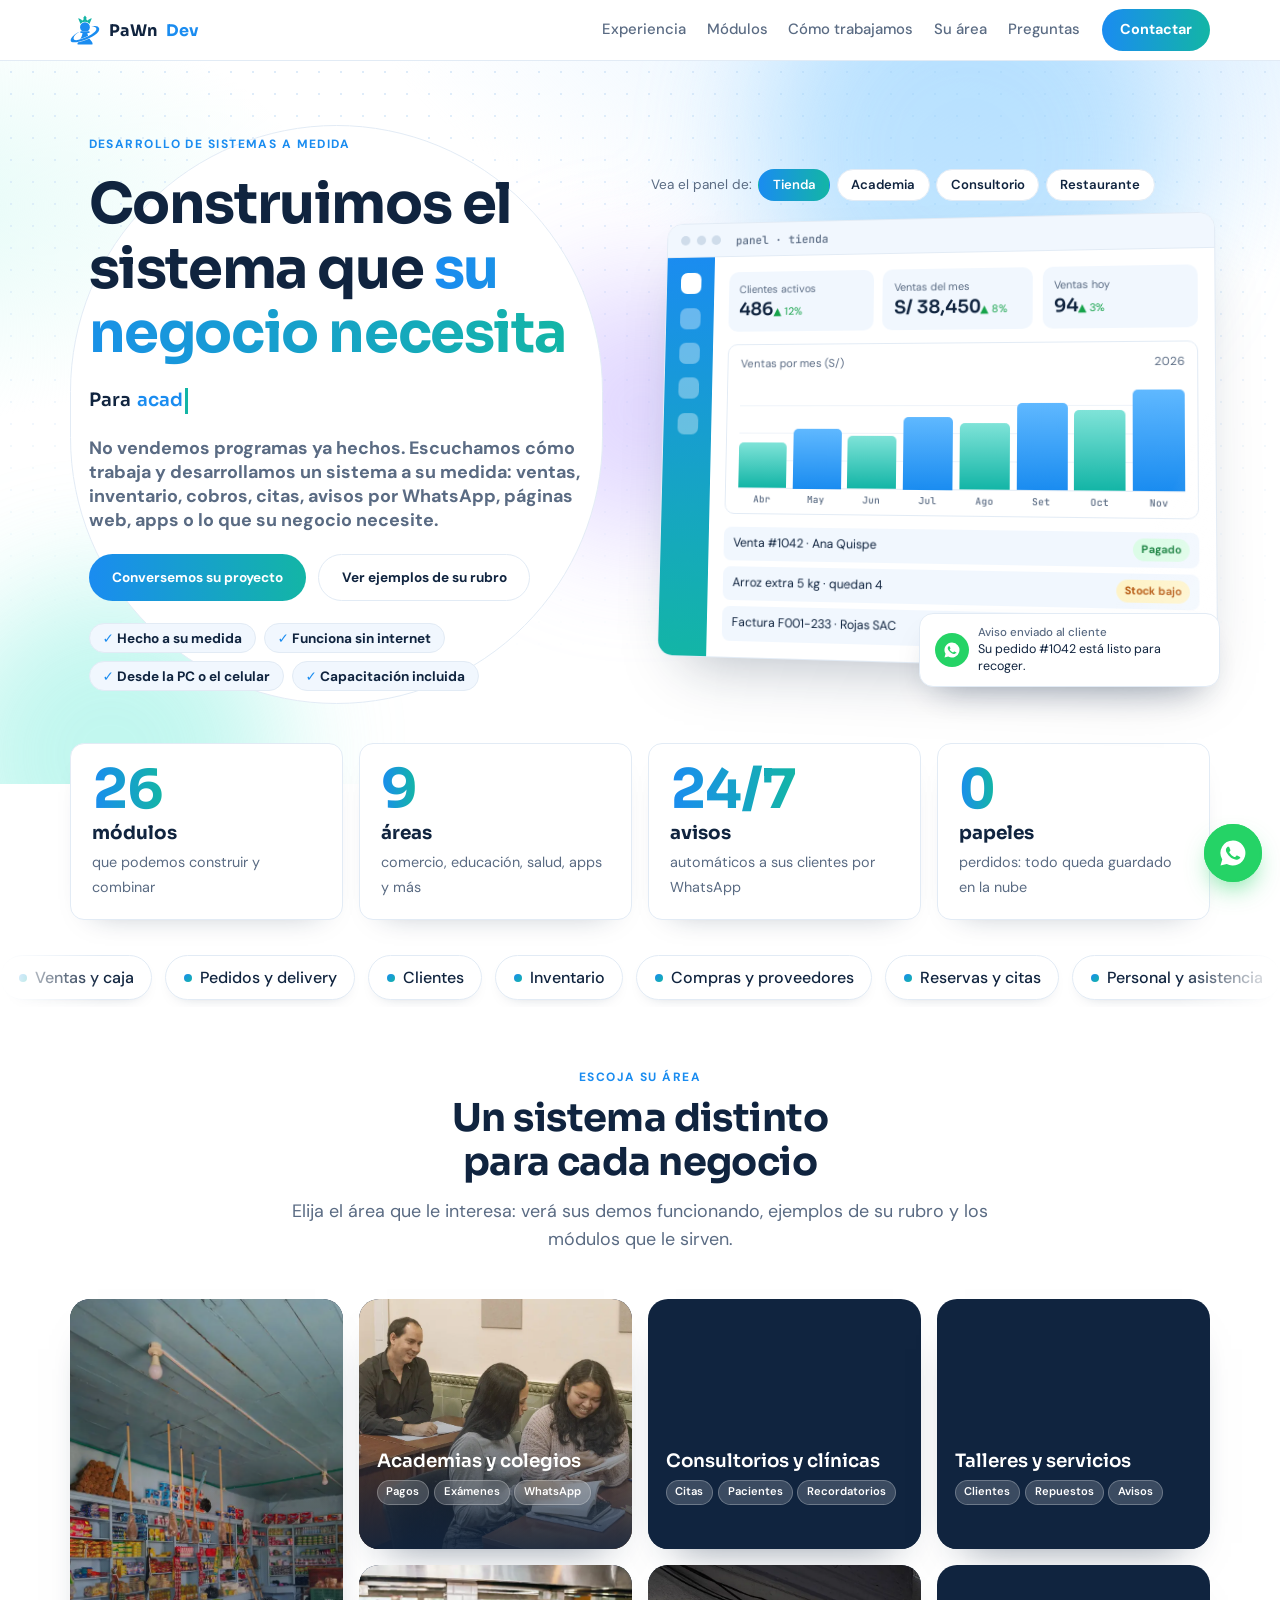
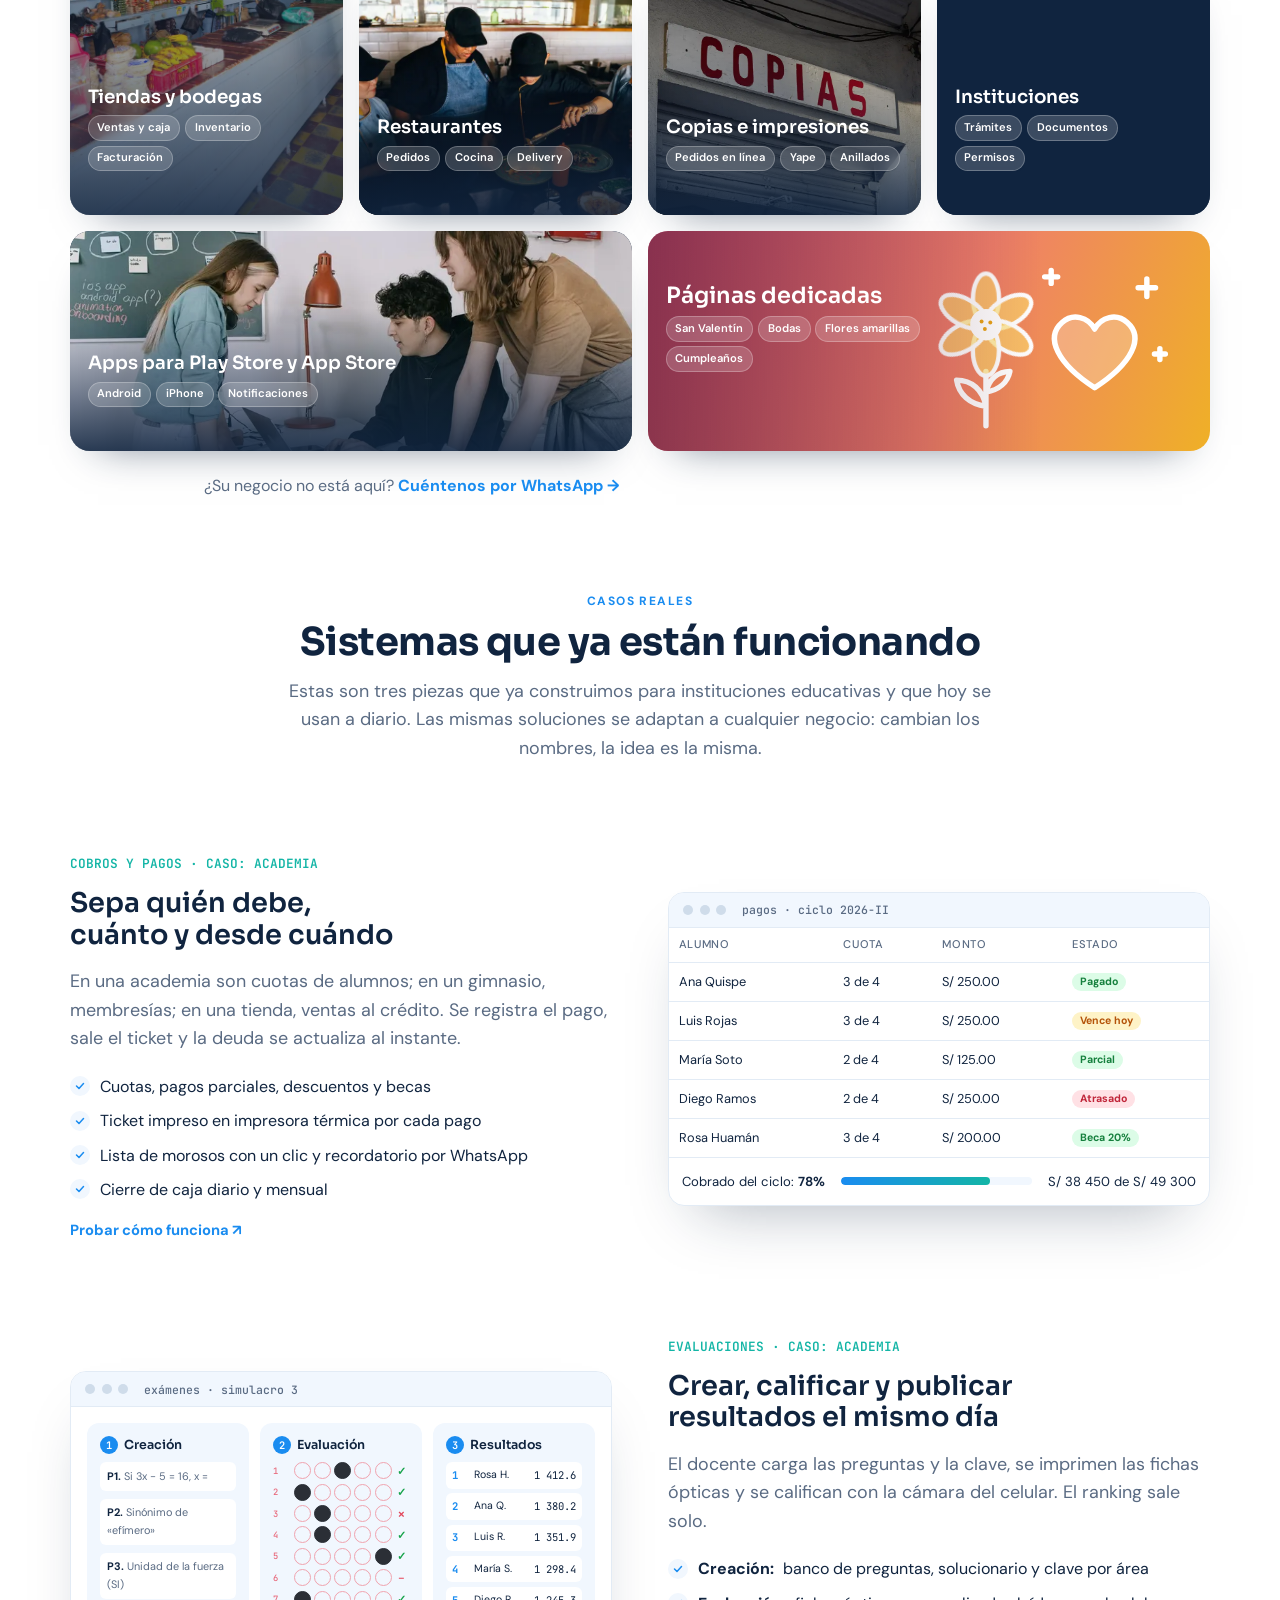
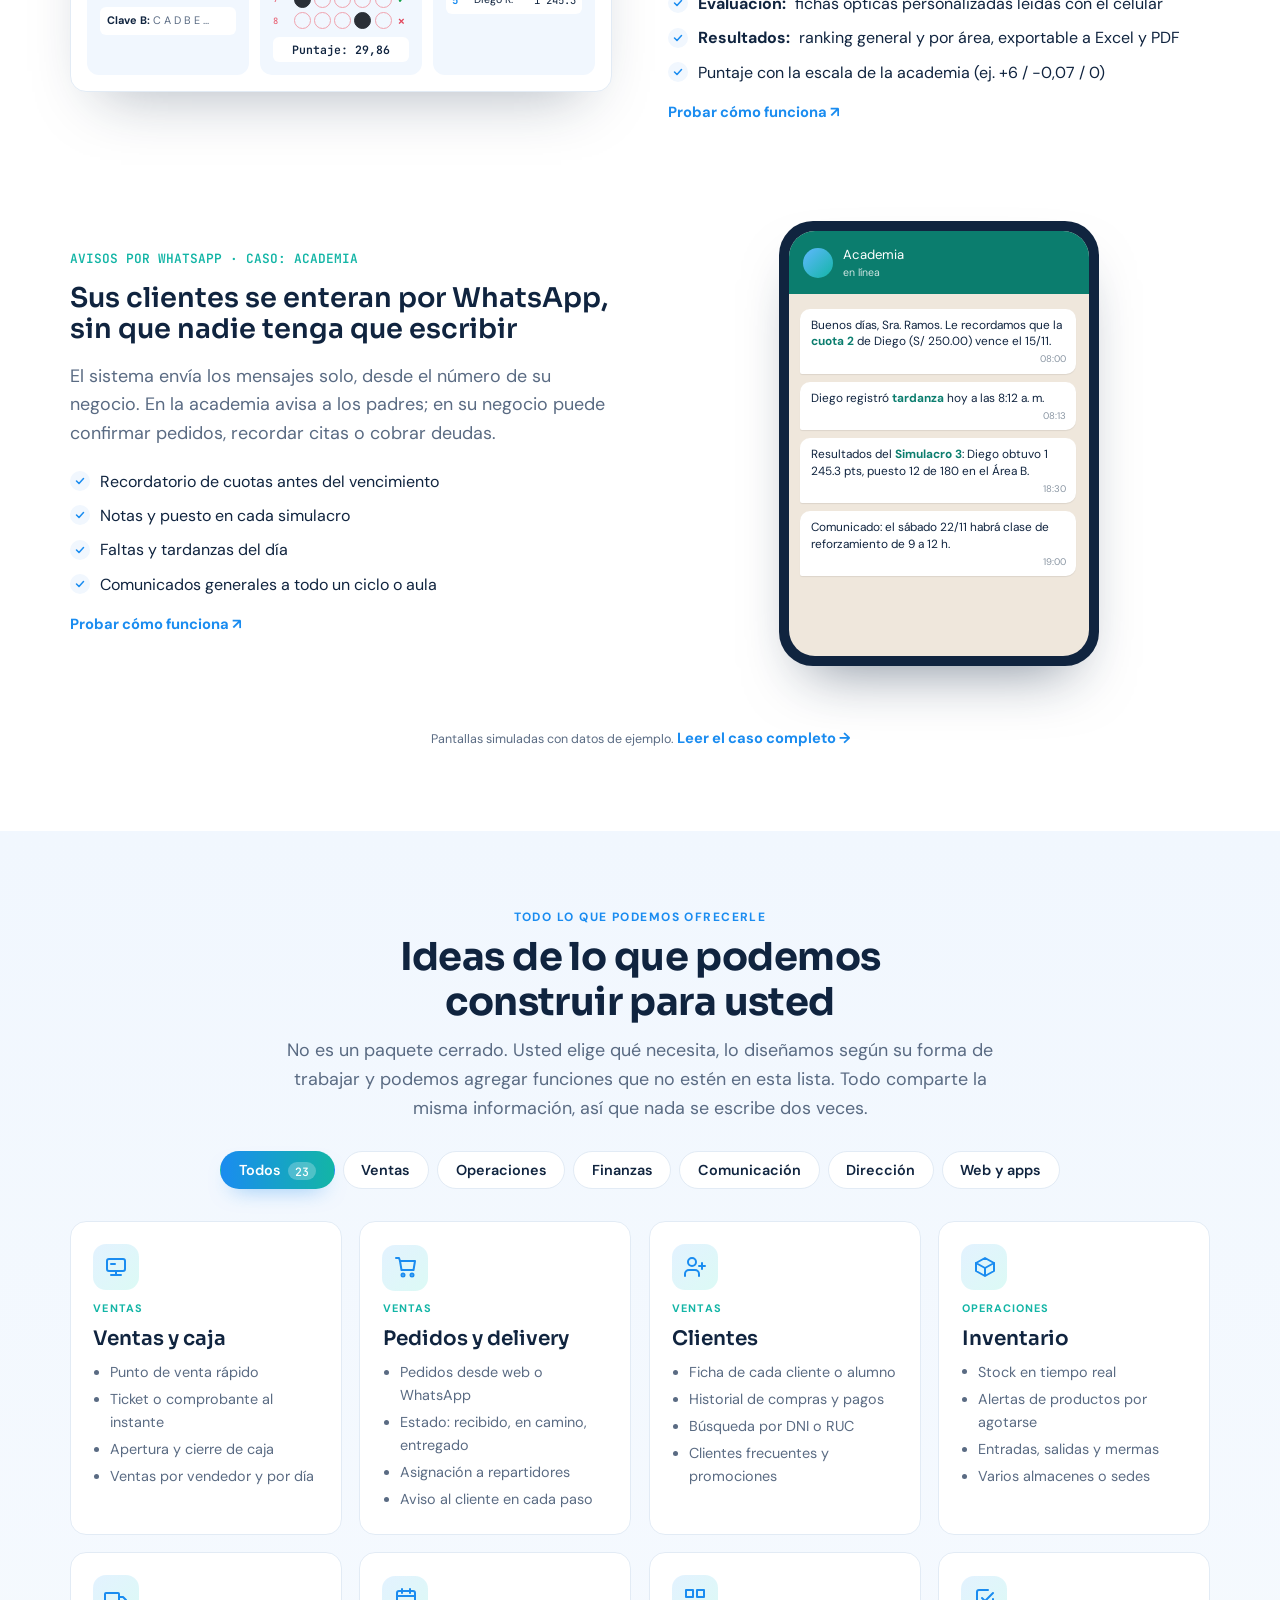
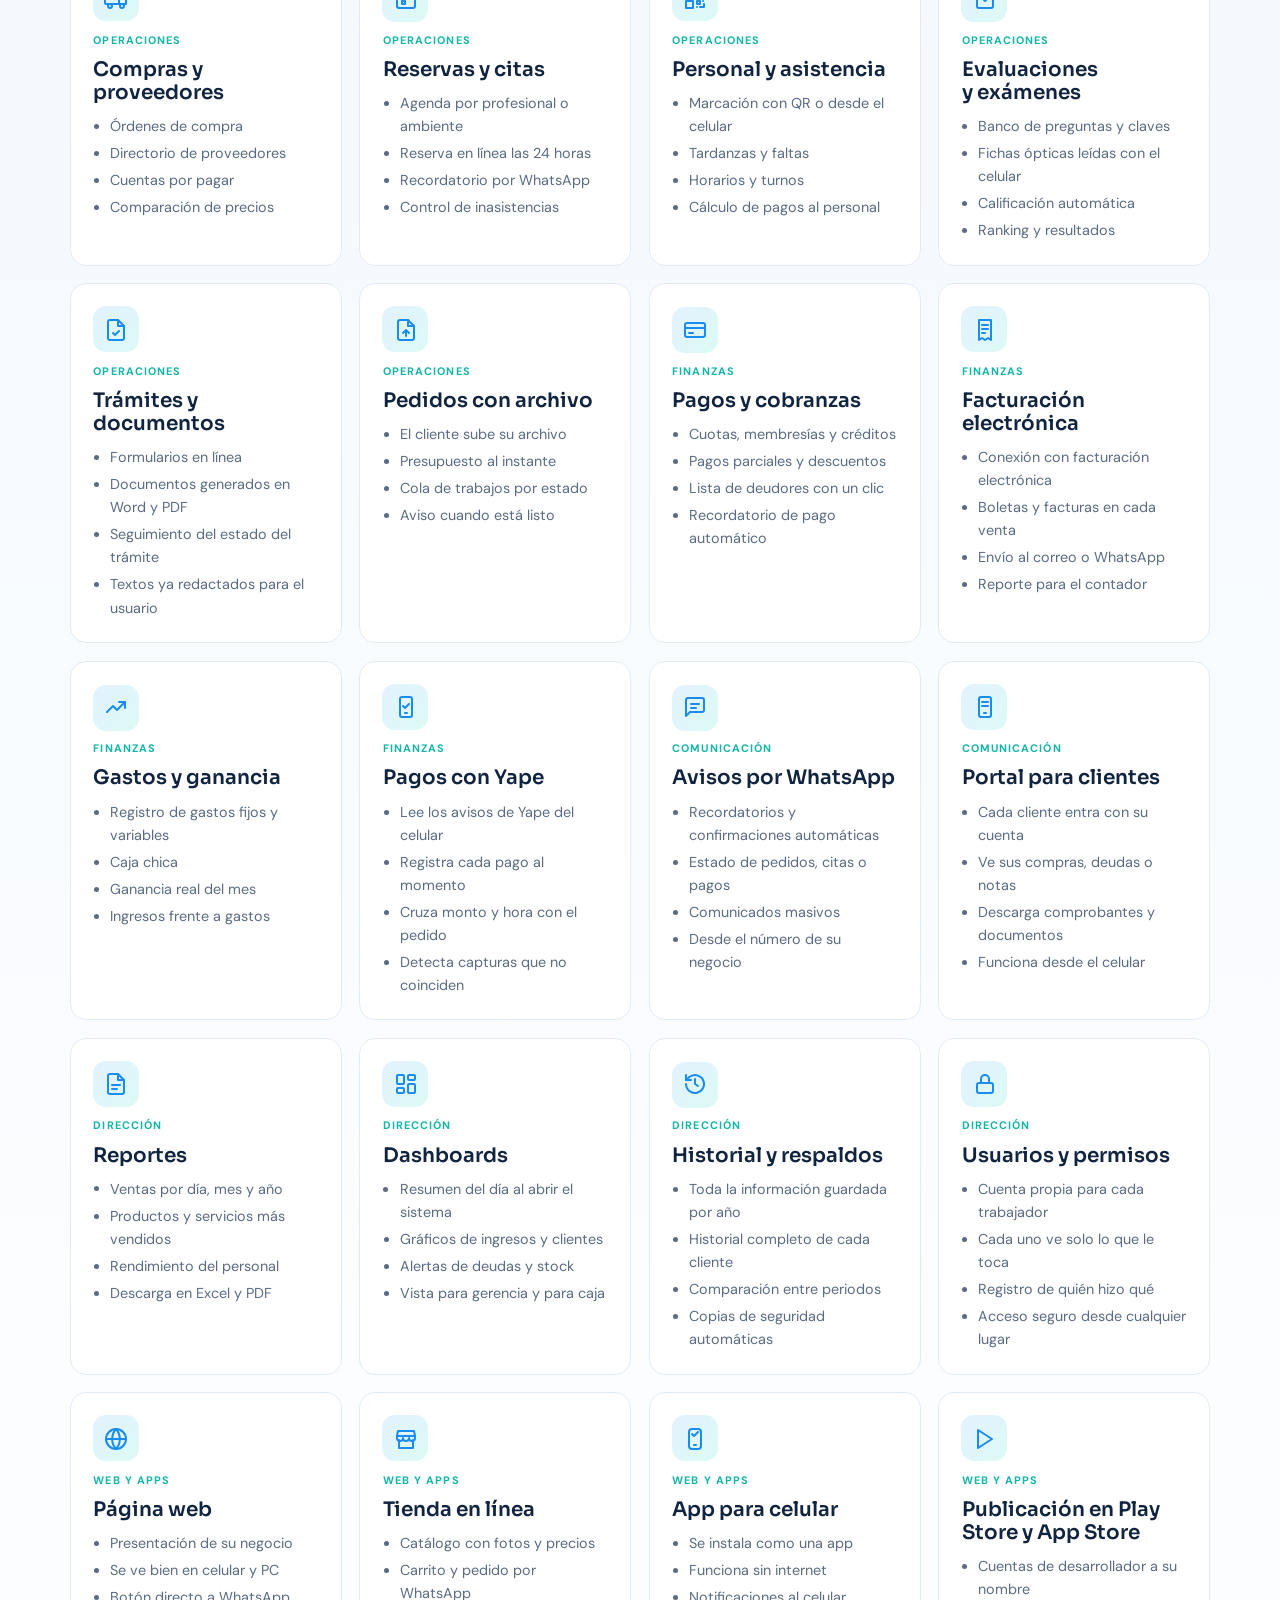
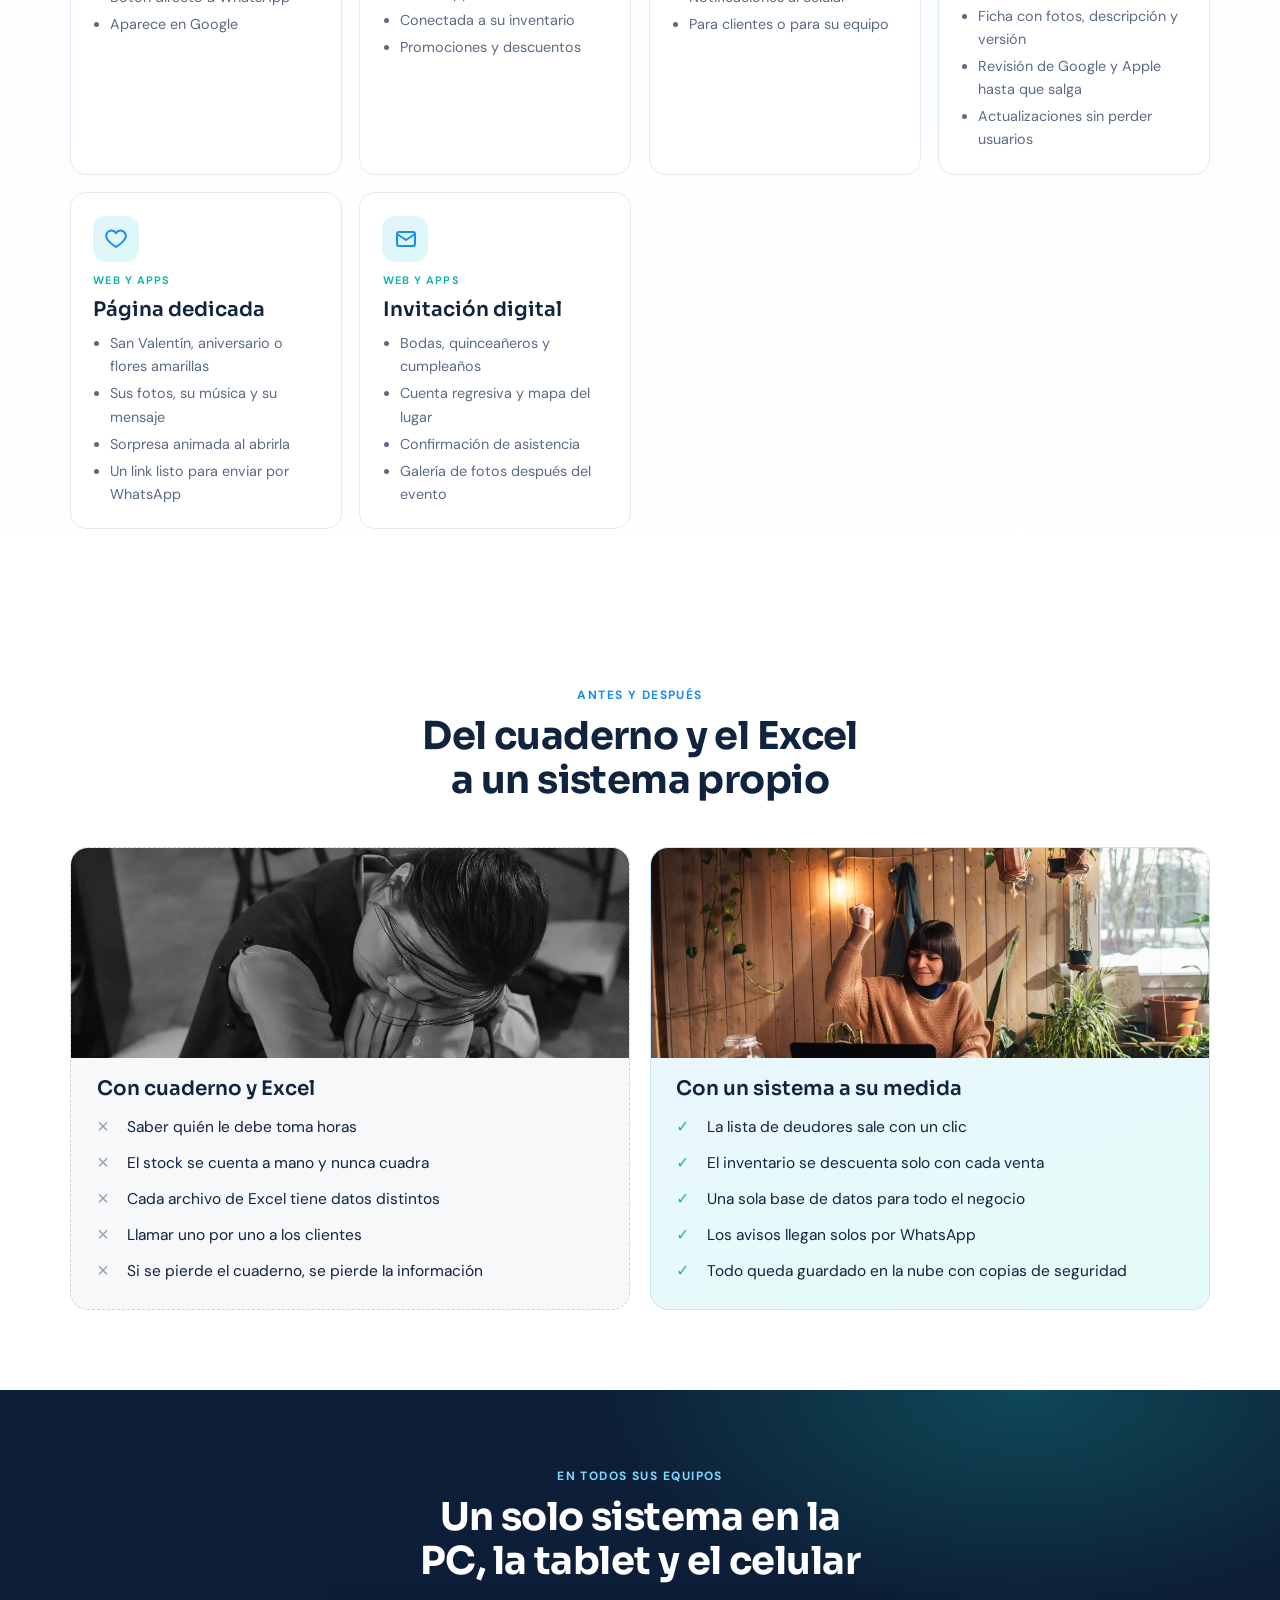
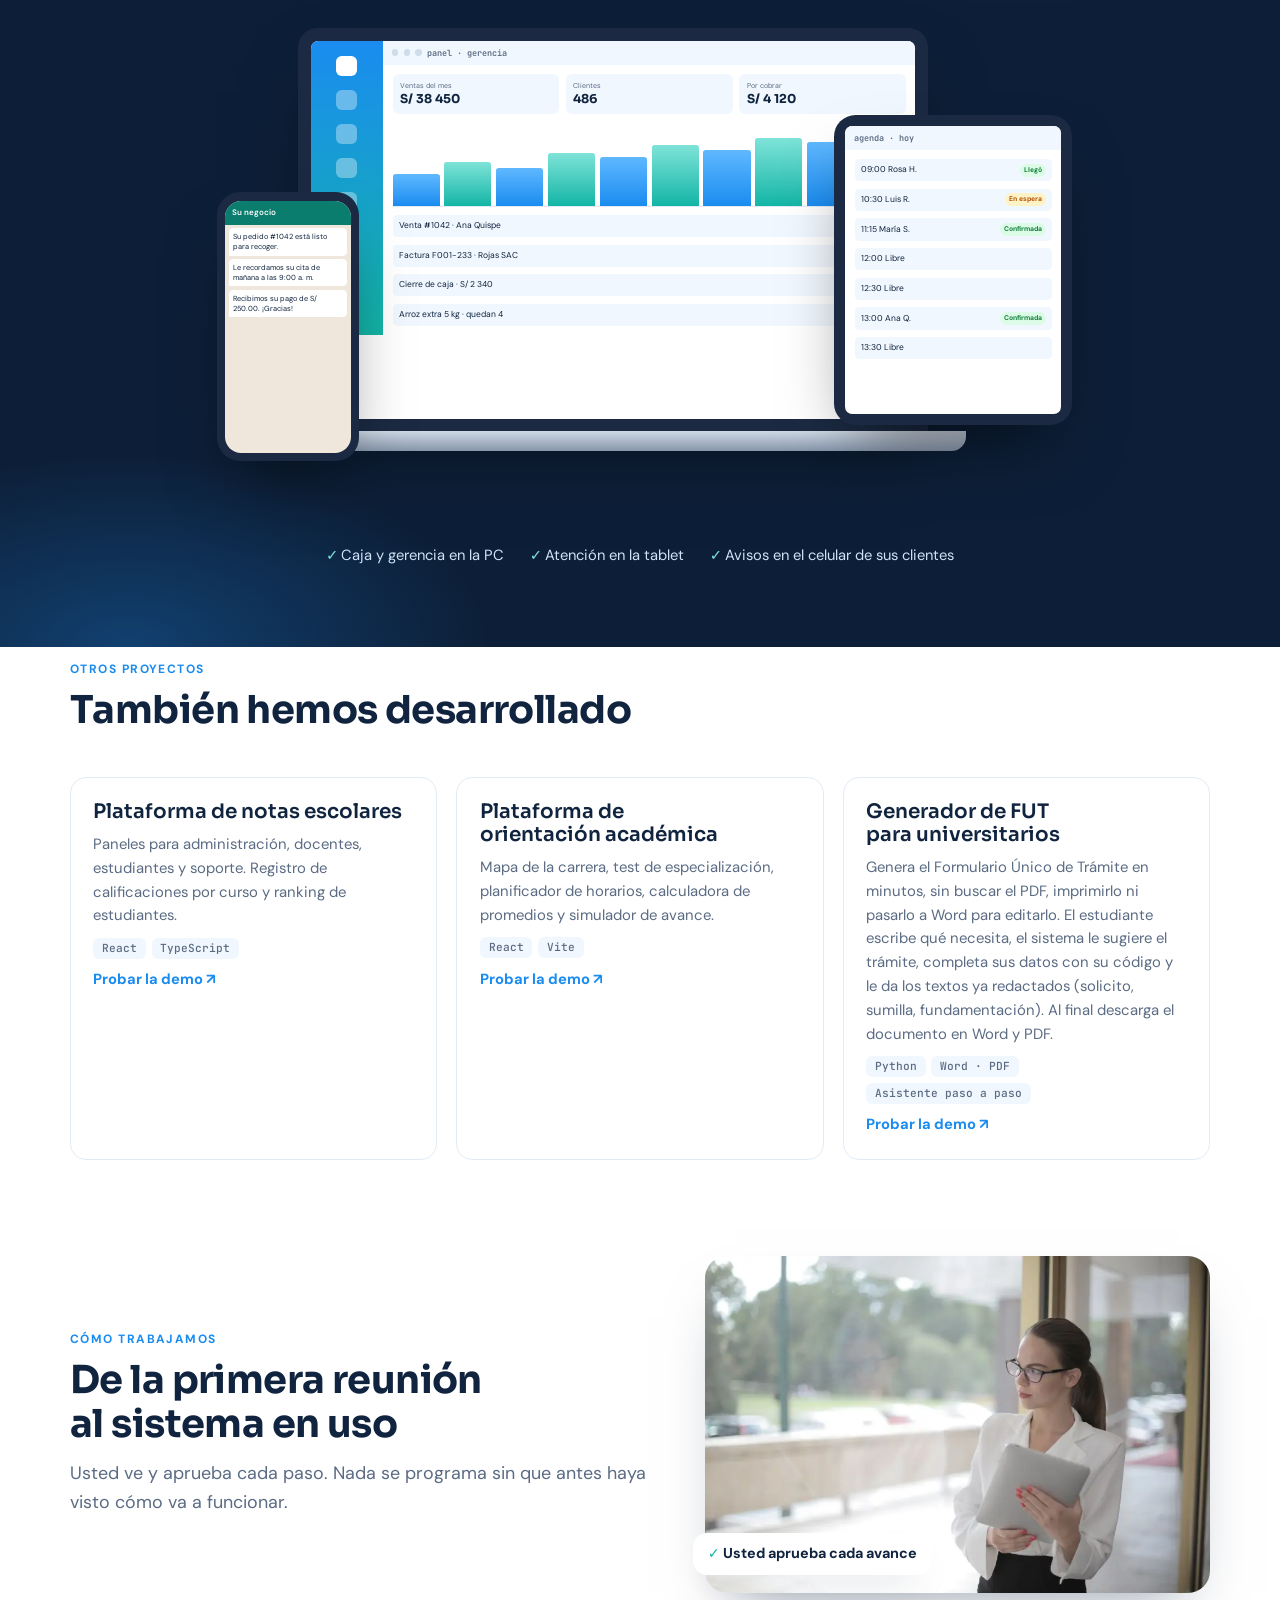
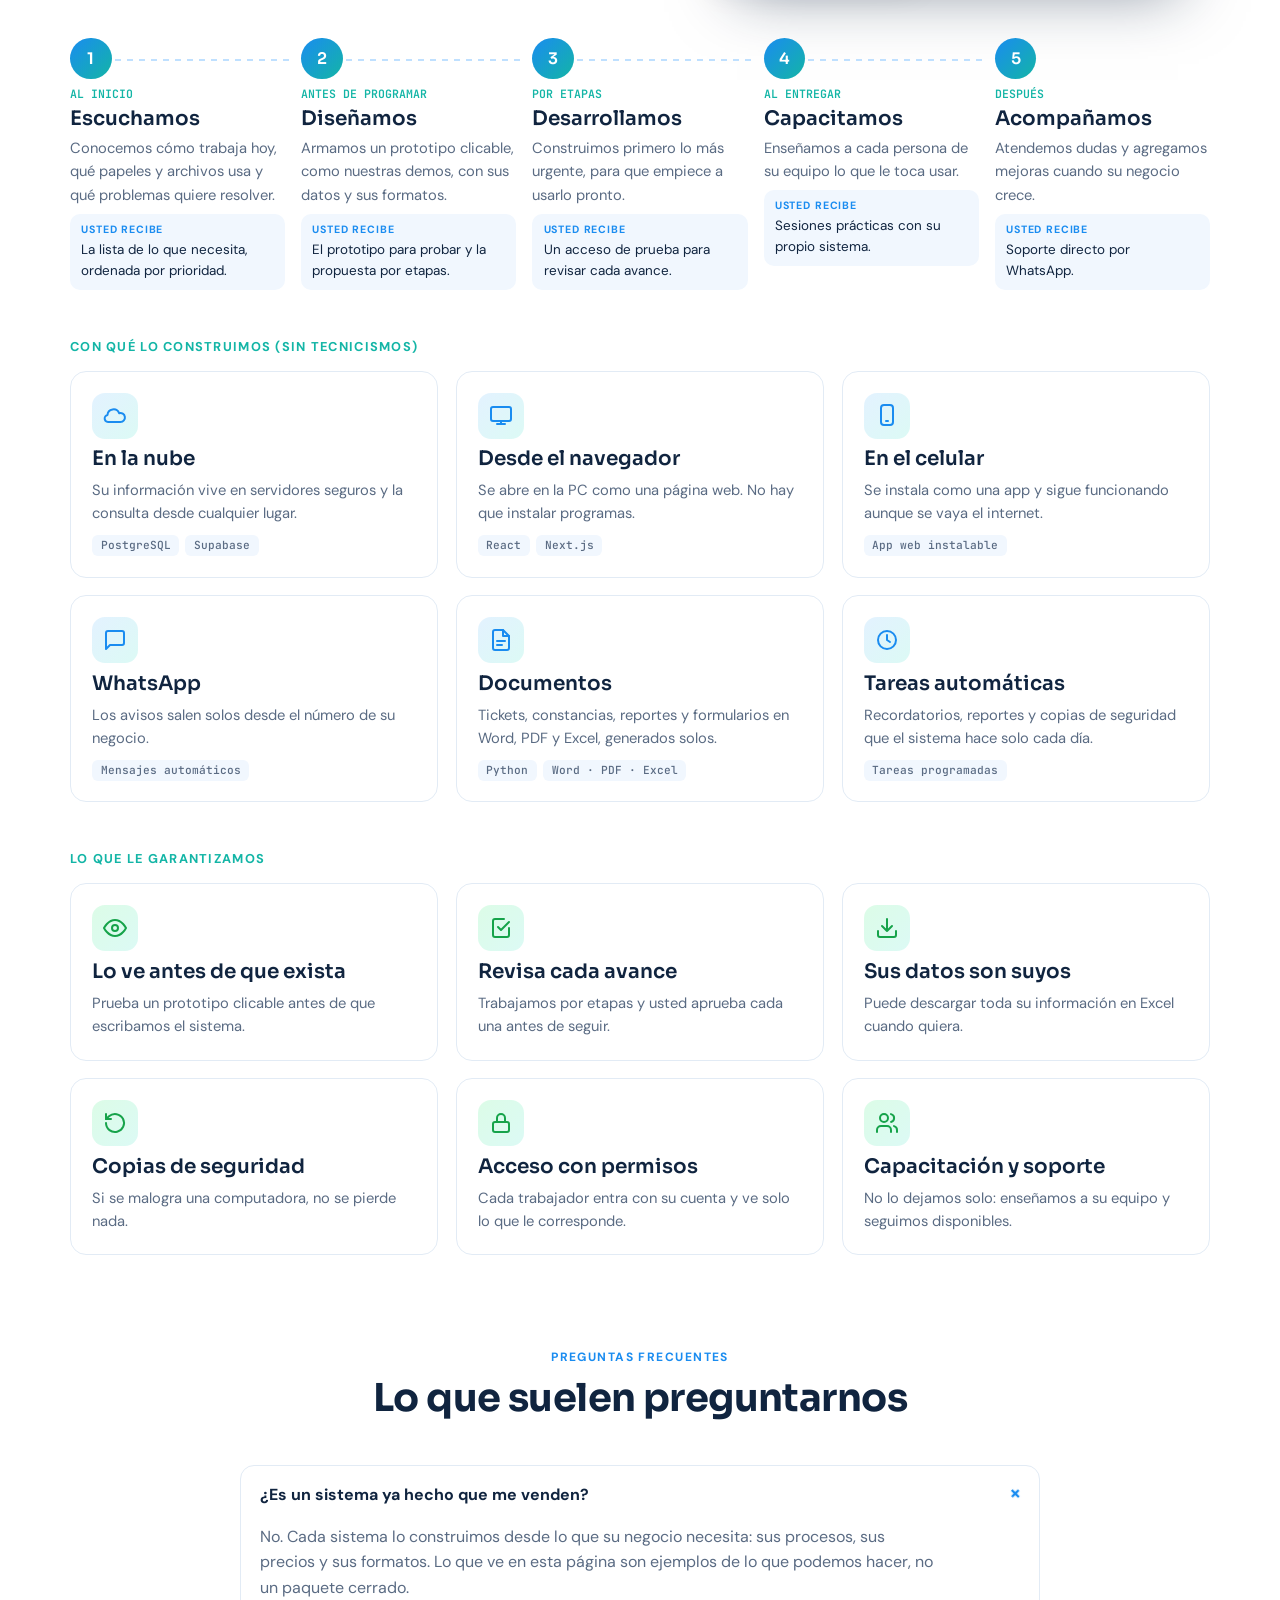
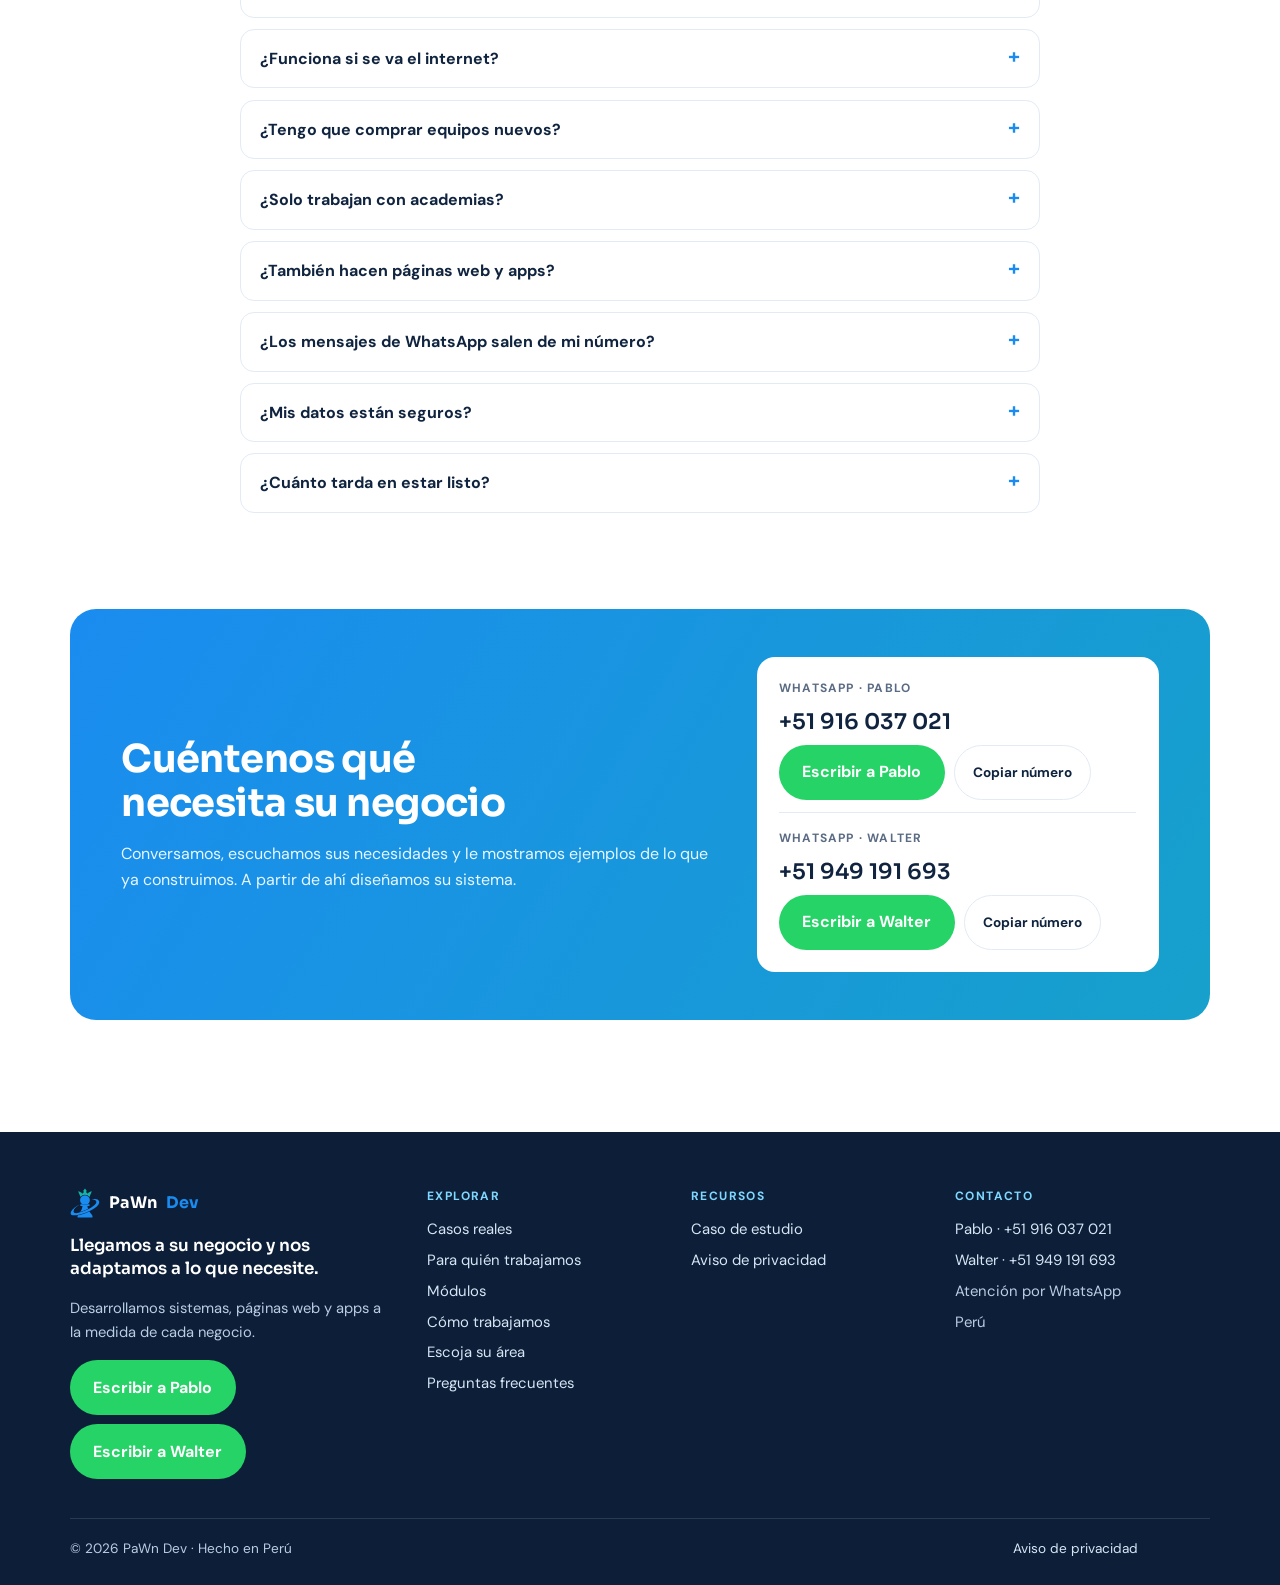
==== commit cf2c943f: "Marca PaWn Dev, páginas por área y dominio pawn-dev.vercel.app - Logo del peón coronado (SVG), nombr" ====
--- a/index.html
+++ b/index.html
@@ -3,23 +3,23 @@
 <head>
 <meta charset="utf-8">
 <meta name="viewport" content="width=device-width, initial-scale=1, viewport-fit=cover">
-<title>Sistemas a medida para su negocio · Perú</title>
+<title>PaWn Dev · Sistemas a medida para su negocio · Perú</title>
 <meta name="description" content="Desarrollamos sistemas a medida para negocios e instituciones: ventas, inventario, cobros, citas, avisos por WhatsApp, páginas web y apps.">
 <meta property="og:title" content="Sistemas a medida para su negocio">
 <meta property="og:description" content="Ventas, inventario, cobros, citas, avisos por WhatsApp, web y apps, hechos a la medida de su negocio.">
 <meta property="og:type" content="website">
-<meta property="og:url" content="https://portafolio-academias.vercel.app/">
-<meta property="og:image" content="https://portafolio-academias.vercel.app/og.png">
+<meta property="og:url" content="https://pawn-dev.vercel.app/">
+<meta property="og:image" content="https://pawn-dev.vercel.app/og.png">
 <meta property="og:image:width" content="1200">
 <meta property="og:image:height" content="630">
 <meta name="twitter:card" content="summary_large_image">
 <meta name="theme-color" content="#1a8cf0">
-<link rel="icon" href="data:image/svg+xml,%3Csvg xmlns='http://www.w3.org/2000/svg' viewBox='0 0 64 64'%3E%3Cdefs%3E%3ClinearGradient id='g' x1='0' y1='0' x2='1' y2='1'%3E%3Cstop offset='0' stop-color='%231a8cf0'/%3E%3Cstop offset='1' stop-color='%2313b5a6'/%3E%3C/linearGradient%3E%3C/defs%3E%3Crect width='64' height='64' rx='16' fill='url(%23g)'/%3E%3Cpath d='M24 22l-10 10 10 10M40 22l10 10-10 10M35 18l-6 28' stroke='white' stroke-width='5' fill='none' stroke-linecap='round' stroke-linejoin='round'/%3E%3C/svg%3E">
+<link rel="icon" type="image/svg+xml" href="img/logo/pawn-simbolo.svg">
 <meta name="claude:viewport-fit-sides" content="cover">
-<meta property="og:site_name" content="Sistemas a medida">
+<meta property="og:site_name" content="PaWn Dev">
 <meta property="og:locale" content="es_PE">
-<link rel="canonical" href="https://portafolio-academias.vercel.app/">
-<script type="application/ld+json">{"@context":"https://schema.org","@type":"Organization","name":"Sistemas a medida","url":"https://portafolio-academias.vercel.app/","description":"Desarrollo de sistemas, páginas web y apps a la medida de cada negocio: ventas, inventario, cobros, citas y avisos por WhatsApp.","areaServed":"PE","address":{"@type":"PostalAddress","addressCountry":"PE"},"contactPoint":{"@type":"ContactPoint","telephone":"+51-916-037-021","contactType":"sales","areaServed":"PE","availableLanguage":"es"}}</script>
+<link rel="canonical" href="https://pawn-dev.vercel.app/">
+<script type="application/ld+json">{"@context":"https://schema.org","@type":"Organization","name":"PaWn Dev","slogan":"Llegamos a su negocio y nos adaptamos a lo que necesite.","logo":"https://pawn-dev.vercel.app/img/logo/pawn-simbolo.svg","url":"https://pawn-dev.vercel.app/","description":"Desarrollo de sistemas, páginas web y apps a la medida de cada negocio: ventas, inventario, cobros, citas y avisos por WhatsApp.","areaServed":"PE","address":{"@type":"PostalAddress","addressCountry":"PE"},"contactPoint":{"@type":"ContactPoint","telephone":"+51-916-037-021","contactType":"sales","areaServed":"PE","availableLanguage":"es"}}</script>
 <!-- Estadísticas de Vercel (Web Analytics): empiezan a contar cuando se activan en el panel del proyecto -->
 <script defer src="/_vercel/insights/script.js"></script>
 <link rel="preconnect" href="https://fonts.googleapis.com">
@@ -219,6 +219,7 @@
 .card small{font-size:.75rem;text-transform:uppercase;letter-spacing:.1em;color:var(--muted);font-weight:700}
 .card .n{font:600 1.35rem var(--display);user-select:all;overflow-wrap:anywhere}
 .row2{display:flex;flex-wrap:wrap;gap:.6rem}
+.ct-per{display:grid;gap:.6rem}.ct-per+.ct-per{border-top:1px solid var(--line);padding-top:1rem}
 .copy{font:700 .85rem var(--body);padding:.75rem 1.1rem;border-radius:999px;border:1.5px solid var(--line);background:#fff;color:var(--ink);cursor:pointer}
 footer.site{padding-block:2.4rem;color:var(--muted);font-size:.85rem;text-align:center}
 .note{font-size:.78rem;color:var(--muted);text-align:center;margin-top:.8rem;max-width:none}
@@ -250,7 +251,7 @@
 body::before{content:"";position:fixed;inset:0 0 auto;height:env(safe-area-inset-top,0px);z-index:41;background:#fff}
 .topnav .wrap{display:flex;align-items:center;gap:1.4rem;min-height:60px}
 .brand{display:flex;align-items:center;gap:.55rem;font:700 1rem var(--display);text-decoration:none;color:var(--ink);margin-right:auto;white-space:nowrap}
-.brand i{width:28px;height:28px;border-radius:9px;background:linear-gradient(135deg,var(--sky),var(--teal));display:grid;place-items:center;color:#fff;font:700 .8rem var(--mono);font-style:normal}
+.brand img{width:30px;height:30px;flex:none}.brand b{color:var(--sky);font-weight:inherit}
 .links{display:flex;gap:1.3rem}
 .links a{font-weight:500;font-size:.93rem;color:var(--muted);text-decoration:none;transition:color .2s}
 .links a:hover{color:var(--sky)}
@@ -266,30 +267,6 @@
 .wa-float:hover span,.wa-float:focus-visible span{opacity:1;transform:none}
 
 /* arme su sistema */
-.builder{display:grid;grid-template-columns:1.4fr 1fr;gap:1.6rem;align-items:start}
-.builder>*{min-width:0}
-.groups{display:grid;gap:1.2rem}
-.group h3{font-size:.8rem;letter-spacing:.1em;text-transform:uppercase;color:var(--teal);margin-bottom:.6rem;font-family:var(--body);font-weight:700}
-.opts{display:flex;flex-wrap:wrap;gap:.5rem}
-.opt{font:600 .92rem var(--body);display:inline-flex;align-items:center;gap:.5rem;padding:.6rem 1rem;border-radius:12px;border:1.5px solid var(--line);background:#fff;color:var(--ink);cursor:pointer;transition:all .2s}
-.opt::before{content:"";width:18px;height:18px;border-radius:6px;border:2px solid #c3d4e6;transition:all .2s;flex:none}
-.opt:hover{border-color:#bfe0ff}
-.opt[aria-pressed="true"]{border-color:var(--sky);background:#eef7ff}
-.opt[aria-pressed="true"]::before{background:var(--sky) url("data:image/svg+xml,%3Csvg xmlns='http://www.w3.org/2000/svg' viewBox='0 0 24 24' fill='none' stroke='white' stroke-width='3.5' stroke-linecap='round' stroke-linejoin='round'%3E%3Cpath d='M5 12l5 5 9-10'/%3E%3C/svg%3E") center/12px no-repeat;border-color:var(--sky)}
-.summary{position:sticky;top:84px;background:#fff;border:1px solid var(--line);border-radius:20px;padding:1.5rem;display:grid;gap:1rem;box-shadow:0 24px 50px -32px rgba(16,36,63,.45)}
-.summary .big{font:700 2.6rem/1 var(--display);background:linear-gradient(90deg,var(--sky),var(--teal));-webkit-background-clip:text;background-clip:text;color:transparent;font-variant-numeric:tabular-nums}
-.summary ul{margin:0;padding:0;list-style:none;display:flex;flex-wrap:wrap;gap:.35rem;min-height:1.6rem}
-.summary li{font-size:.8rem;background:var(--soft);border-radius:999px;padding:.25rem .65rem;animation:popin .3s both}
-.summary .empty{color:var(--muted);font-size:.9rem}
-.summary label{font-weight:700;font-size:.85rem}
-.summary textarea{font:400 .92rem var(--body);width:100%;box-sizing:border-box;min-height:80px;resize:vertical;border:1.5px solid var(--line);border-radius:12px;padding:.7rem;color:var(--ink);background:#fff}
-.summary textarea:focus{outline:none;border-color:var(--sky-2)}
-.summary .btn{justify-content:center}
-.summary .btn[aria-disabled="true"]{opacity:.45;pointer-events:none}
-.summary small{color:var(--muted);font-size:.78rem}
-.quick{display:flex;flex-wrap:wrap;gap:.5rem;margin-bottom:1.4rem}
-.quick button{font:600 .82rem var(--body);padding:.4rem .85rem;border-radius:999px;border:1px dashed #9fcdf5;background:transparent;color:var(--sky);cursor:pointer}
-@media (max-width:960px){.builder{grid-template-columns:1fr}.summary{position:static}}
 html{padding-top:env(safe-area-inset-top,0px);padding-bottom:env(safe-area-inset-bottom,0px)} body{margin:0} img{max-width:100%}
 /* ===== EFECTOS ===== */
 /* barra de progreso de lectura */
@@ -360,14 +337,6 @@
 @keyframes flow{50%{background-position:100% 50%}}
 .card{animation:float 6s ease-in-out infinite}
 
-/* ===== ACCESO A LAS DEMOS (las demos viven en demos.html) ===== */
-.lab-cta{display:grid;grid-template-columns:1fr 1.15fr;gap:2rem;align-items:center;background:linear-gradient(135deg,#eaf5ff,#e6fbf8);border:1px solid #c7e5ff;border-radius:24px;padding:2.2rem max(1.2rem,3vw)}
-.lab-cta>*{min-width:0}
-.lab-txt{display:grid;gap:1rem;justify-items:start}
-.lab-list{list-style:none;margin:0;padding:0;display:grid;grid-template-columns:repeat(3,minmax(0,1fr));gap:.6rem}
-.lab-list a{display:grid;gap:.1rem;height:100%;box-sizing:border-box;padding:.7rem .85rem;border-radius:14px;background:#fff;border:1px solid var(--line);text-decoration:none;color:var(--ink);font-weight:700;font-size:.88rem;line-height:1.3;transition:transform .2s,box-shadow .2s,border-color .2s}
-.lab-list a:hover{transform:translateY(-3px);border-color:#bfe0ff;box-shadow:0 14px 26px -18px rgba(26,140,240,.6)}
-.lab-list small{font:700 .6rem var(--body);letter-spacing:.09em;text-transform:uppercase;color:var(--teal)}
 .demo-link{font-weight:700;color:var(--sky);text-decoration:none;font-size:.92rem}
 .demo-link:hover{text-decoration:underline}
 /* panel del inicio: botones para ver el panel de cada rubro */
@@ -376,8 +345,6 @@
 .rsw button:hover{border-color:#bfe0ff}
 .rsw button[aria-pressed="true"]{background:linear-gradient(90deg,var(--sky),var(--teal));color:#fff;border-color:transparent}
 .dmain.swap{animation:popin .4s both}
-@media (max-width:960px){.lab-cta{grid-template-columns:1fr}}
-@media (max-width:620px){.lab-list{grid-template-columns:repeat(2,minmax(0,1fr))}}
 
 /* ===== CÓMO TRABAJAMOS ===== */
 .steps .when{font:600 .72rem var(--mono);color:var(--teal)}
@@ -394,39 +361,51 @@
 @media (max-width:620px){.feat{grid-template-columns:1fr}}
 
 /* ===== RUBROS CON FOTOS (mosaico de 4 columnas; en celular, fila que se desliza) ===== */
-.rubros{display:grid;grid-template-columns:repeat(4,minmax(0,1fr));grid-template-rows:repeat(2,250px);grid-template-areas:"ti ac co ta" "ti re cp in";gap:1rem}
+.rubros{display:grid;grid-template-columns:repeat(4,minmax(0,1fr));grid-template-rows:250px 250px 220px;grid-template-areas:"ti ac co ta" "ti re cp in" "ap ap pd pd";gap:1rem}
 .rubro{position:relative;display:block;border-radius:20px;overflow:hidden;isolation:isolate;color:#fff;text-decoration:none;background:#10243f;box-shadow:0 22px 40px -28px rgba(16,36,63,.6)}
 .rubro img{position:absolute;inset:0;width:100%;height:100%;object-fit:cover;z-index:-2;transition:transform .6s cubic-bezier(.2,.7,.2,1)}
 .rubro::after{content:"";position:absolute;inset:0;z-index:-1;background:linear-gradient(180deg,rgba(16,36,63,0) 35%,rgba(16,36,63,.88))}
 .rubro:hover img{transform:scale(1.07)}
 .rb-txt{position:absolute;left:0;right:0;bottom:0;padding:1rem 1.1rem;display:grid;gap:.45rem}
 .rb-name{display:block;color:#fff;font:600 1.15rem/1.2 var(--display)}
-button.rubro{border:0;padding:0;margin:0;font:inherit;text-align:left;cursor:pointer;width:100%;-webkit-appearance:none;appearance:none}
-.rubro[aria-pressed="true"]{box-shadow:0 0 0 3px #fff,0 0 0 6px var(--sky),0 22px 40px -28px rgba(16,36,63,.6)}
-.rubro[aria-pressed="true"]::before{content:"✓";position:absolute;top:10px;right:10px;width:28px;height:28px;border-radius:50%;background:var(--sky);color:#fff;font-weight:700;display:grid;place-items:center;box-shadow:0 0 0 3px #fff}
 .rubro.ilus{background:linear-gradient(150deg,#1a8cf0,#13b5a6)}
 .rb-ilus{position:absolute;left:50%;top:10%;width:60%;max-width:190px;transform:translateX(-50%);z-index:-2;transition:transform .6s cubic-bezier(.2,.7,.2,1)}
 .rubro.ilus:hover .rb-ilus{transform:translateX(-50%) scale(1.07)}
-/* armador debajo del mosaico (reemplaza a la sección «Arme su sistema»; usa sus estilos .builder/.opt/.summary) */
-.armador{margin-top:1.4rem;background:linear-gradient(180deg,var(--soft),#fff);border:1px solid var(--line);border-radius:24px;padding:1.4rem;scroll-margin-top:80px}
-.arm-chips{display:flex;flex-wrap:wrap;gap:.4rem;margin-bottom:1.2rem}
-.arm-chips button{font:600 .85rem var(--body);padding:.45rem .9rem;border-radius:999px;border:1.5px solid var(--line);background:#fff;color:var(--ink);cursor:pointer;transition:all .2s}
-.arm-chips button:hover{border-color:#bfe0ff}
-.arm-chips button[aria-pressed="true"]{background:linear-gradient(90deg,var(--sky),var(--teal));color:#fff;border-color:transparent}
-.arm-main{display:grid;gap:.8rem;align-content:start}
-.arm-head{display:flex;flex-wrap:wrap;align-items:baseline;justify-content:space-between;gap:.4rem 1rem}
-.arm-head h3{font-size:1.35rem}
-.arm-txt{color:var(--muted)}
-.armador .quick{margin:0}
-.arm-empty{padding:1.4rem;border:1.5px dashed #bfe0ff;border-radius:14px;color:var(--muted);text-align:center;max-width:none}
-.summary li.empty{background:none;padding:0;animation:none}
+/* páginas dedicadas: es para personas, no negocios; franja ancha con su propio color */
+.rubro.dedi{background:linear-gradient(110deg,#d4537e,#ef7f6a 55%,#efb027)}
+.rubro.dedi::after{background:linear-gradient(90deg,rgba(75,21,40,.55),rgba(75,21,40,0) 70%)}
+.rubro.dedi .rb-ilus{left:auto;right:5%;top:50%;width:auto;height:84%;max-width:none;transform:translateY(-50%)}
+.rubro.dedi:hover .rb-ilus{transform:translateY(-50%) scale(1.07)}
+.rubro.dedi .rb-txt{top:0;align-content:center;max-width:56%}
+.rubro.dedi .rb-name{font-size:1.4rem}
+.rubro.dedi .rb-go{color:#ffe7a3}
+.vive .pt,.vive .centro,.vive .co,.vive .sube,.vive .cae,.vive .br{transform-box:fill-box;transform-origin:center} /* solo lo animado: en SVG el origen también mueve los rotate() de los pétalos */
+.vive .tallo{transform-box:view-box;transform-origin:80px 163px;animation:mece 4s ease-in-out infinite alternate}
+.vive .flor{transform-box:view-box;transform-origin:80px 70px;animation:gira 7s ease-in-out infinite alternate}
+.vive .pt{transform-origin:50% 100%;animation:abre .9s var(--d) cubic-bezier(.3,1.5,.5,1) both,respira 2.6s calc(1.2s + var(--d)) ease-in-out infinite alternate}
+.vive .centro{animation:late 2.6s 1s ease-in-out infinite}
+.vive .co{animation:latido 1.5s ease-in-out infinite}
+.vive .sube{opacity:0;animation:sube 4.5s ease-out infinite}.vive .s2{animation-delay:1.5s}.vive .s3{animation-delay:3s}
+.vive .cae{opacity:0;animation:cae 6s 2s ease-in infinite}
+.vive .br{animation:brilla 2.2s ease-in-out infinite}.vive .b2{animation-delay:.7s}.vive .b3{animation-delay:1.4s}
+@keyframes abre{from{transform:scale(.15);opacity:0}to{transform:scale(1);opacity:1}}
+@keyframes respira{to{transform:scale(1.07)}}
+@keyframes mece{from{transform:rotate(-3deg)}to{transform:rotate(3deg)}}
+@keyframes gira{from{transform:rotate(-8deg)}to{transform:rotate(8deg)}}
+@keyframes late{50%{transform:scale(1.15)}}
+@keyframes latido{0%,40%,100%{transform:scale(1)}15%{transform:scale(1.14)}28%{transform:scale(1.04)}33%{transform:scale(1.1)}}
+@keyframes sube{0%{opacity:0;transform:translateY(0) scale(.6)}15%{opacity:1}100%{opacity:0;transform:translateY(-120px) scale(1.1) rotate(15deg)}}
+@keyframes cae{0%{opacity:0;transform:translate(0,0) rotate(0)}10%{opacity:1}100%{opacity:0;transform:translate(46px,96px) rotate(220deg)}}
+@keyframes brilla{50%{opacity:.25;transform:scale(.6) rotate(45deg)}}
+.otro-neg{text-align:center;margin-top:1.4rem;color:var(--muted)}
+.otro-neg a{font-weight:700;color:var(--sky);text-decoration:none}
 .rb-tags{display:flex;flex-wrap:wrap;gap:.3rem}
 .rb-tags span{font-size:.7rem;font-weight:600;padding:.18rem .55rem;border-radius:999px;background:rgba(255,255,255,.18);border:1px solid rgba(255,255,255,.25);backdrop-filter:blur(6px);-webkit-backdrop-filter:blur(6px)}
 .rb-go{font-size:.8rem;font-weight:700;color:#bfe6ff;opacity:0;transform:translateY(6px);transition:opacity .3s,transform .3s}
 .rubro:hover .rb-go,.rubro:focus-visible .rb-go{opacity:1;transform:none}
 @media (hover:none){.rb-go{opacity:1;transform:none}}
-@media (max-width:960px){.rubros{grid-template-columns:repeat(2,minmax(0,1fr));grid-template-rows:repeat(4,220px);grid-template-areas:"ti ac" "ti co" "re cp" "ta in"}}
-@media (max-width:620px){.rubros{display:flex;overflow-x:auto;scroll-snap-type:x mandatory;gap:.8rem;padding:8px 6px .7rem;scrollbar-width:thin}.rubro{flex:0 0 78%;height:340px;scroll-snap-align:start}}
+@media (max-width:960px){.rubros{grid-template-columns:repeat(2,minmax(0,1fr));grid-template-rows:repeat(4,220px) 200px 200px;grid-template-areas:"ti ac" "ti co" "re cp" "ta in" "ap ap" "pd pd"}}
+@media (max-width:620px){.rubros{display:flex;overflow-x:auto;scroll-snap-type:x mandatory;gap:.8rem;padding:8px 6px .7rem;scrollbar-width:thin}.rubro{flex:0 0 78%;height:340px;scroll-snap-align:start}.rubro.dedi .rb-ilus{right:50%;top:10%;height:auto;width:66%;transform:translateX(50%)}.rubro.dedi:hover .rb-ilus{transform:translateX(50%) scale(1.07)}.rubro.dedi .rb-txt{top:auto;max-width:none}.rubro.dedi::after{background:linear-gradient(180deg,rgba(75,21,40,0) 40%,rgba(75,21,40,.6))}}
 
 /* antes y después con foto: la de «antes» en blanco y negro */
 .vs-img{display:block;width:calc(100% + 3.2rem);max-width:none;height:210px;margin:-1.6rem -1.6rem .3rem;object-fit:cover;border-radius:17px 17px 0 0}
@@ -487,6 +466,7 @@
 .foot .brand{color:#fff;margin:0}
 .foot-brand{display:grid;gap:1rem;justify-items:start}
 .foot p{color:#b9cde3;font-size:.92rem}
+.foot .slogan{color:#fff;font:600 1.05rem/1.4 var(--display);max-width:30ch}
 .foot h3{font:700 .75rem var(--body);letter-spacing:.12em;text-transform:uppercase;color:#7fd8ff;margin-bottom:.4rem}
 .foot-col{display:grid;gap:.45rem;align-content:start;font-size:.93rem}
 .foot a{color:#d6e6f5;text-decoration:none}
@@ -505,13 +485,12 @@
 <div class="progress" aria-hidden="true"><i id="prog"></i></div>
 <nav class="topnav" aria-label="Secciones">
   <div class="wrap">
-    <a class="brand" href="#"><i>&lt;/&gt;</i>Sistemas a medida</a>
+    <a class="brand" href="#"><img src="img/logo/pawn-simbolo.svg" alt="" width="30" height="30">PaWn <b>Dev</b></a>
     <div class="links">
       <a href="#experiencia">Experiencia</a>
-      <a href="demos.html" target="_blank" rel="noopener">Demos ↗</a>
       <a href="#modulos">Módulos</a>
       <a href="#trabajo">Cómo trabajamos</a>
-      <a href="#armar">Arme su sistema</a>
+      <a href="#negocios">Su área</a>
       <a href="#faq">Preguntas</a>
     </div>
     <a class="btn primary" href="#contacto">Contactar</a>
@@ -528,7 +507,7 @@
       <p class="lead">No vendemos programas ya hechos. Escuchamos cómo trabaja y desarrollamos un sistema a su medida: ventas, inventario, cobros, citas, avisos por WhatsApp, páginas web, apps o lo que su negocio necesite.</p>
       <div class="cta">
         <a class="btn primary" href="#contacto">Conversemos su proyecto</a>
-        <a class="btn" href="demos.html" target="_blank" rel="noopener">Probar las demos ↗</a>
+        <a class="btn" href="#negocios">Ver ejemplos de su rubro</a>
       </div>
       <div class="chips">
         <span class="chip"><b>✓</b> Hecho a su medida</span>
@@ -574,53 +553,35 @@
 <!-- CIFRAS -->
 <div class="wrap">
   <div class="stats">
-    <div class="stat rv"><strong><span class="count n" data-to="23">23</span> módulos</strong><span>que podemos construir y combinar</span></div>
-    <div class="stat rv d1"><strong><span class="count n" data-to="6">6</span> rubros</strong><span>educación, comercio, salud, servicios y más</span></div>
+    <div class="stat rv"><strong><span class="count n" data-to="26">26</span> módulos</strong><span>que podemos construir y combinar</span></div>
+    <div class="stat rv d1"><strong><span class="count n" data-to="9">9</span> áreas</strong><span>comercio, educación, salud, apps y más</span></div>
     <div class="stat rv d2"><strong><span class="n">24/7</span> avisos</strong><span>automáticos a sus clientes por WhatsApp</span></div>
     <div class="stat rv d3"><strong><span class="count n" data-to="0">0</span> papeles</strong><span>perdidos: todo queda guardado en la nube</span></div>
   </div>
 </div>
 <div class="marquee" aria-hidden="true"><div class="track" id="track"></div></div>
 
-<!-- Fotos de Pexels (licencia libre para uso comercial, sin atribución obligatoria). IDs: rubros 38703834 37739914 7108317 6937464 8985702 8117466 · antes 6539032 · después 6627440 · cómo trabajamos 3855606 -->
+<!-- Fotos de Pexels (licencia libre para uso comercial, sin atribución obligatoria). IDs: rubros 38703834 37739914 7108317 6937464 8985702 8117466 · antes 6539032 · después 6627440 · cómo trabajamos 3855606 · apps 7213210 · copias 12203646 -->
 <!-- RUBROS -->
 <section id="negocios" style="padding-block:4rem 1rem">
   <div class="wrap">
     <div class="head center rv">
-      <span class="eyebrow">Arme su sistema</span>
+      <span class="eyebrow">Escoja su área</span>
       <h2>Un sistema distinto para cada negocio</h2>
-      <p class="lead">Toque su rubro: le mostramos solo los módulos que le sirven y arma su lista en un minuto.</p>
+      <p class="lead">Elija el área que le interesa: verá sus demos funcionando, ejemplos de su rubro y los módulos que le sirven.</p>
     </div>
     <div class="rubros">
-      <button type="button" class="rubro rv" style="grid-area:ti" data-rb="ti" aria-pressed="false" aria-controls="armar"><img src="img/rubro-tienda.webp" alt="" width="800" height="1066" loading="lazy" decoding="async"><span class="rb-txt"><span class="rb-name">Tiendas y bodegas</span><span class="rb-tags"><span>Ventas y caja</span><span>Inventario</span><span>Facturación</span></span><span class="rb-go">Ver sus módulos ↓</span></span></button>
-      <button type="button" class="rubro rv d1" style="grid-area:ac" data-rb="ac" aria-pressed="false" aria-controls="armar"><img src="img/rubro-academia.webp" alt="" width="800" height="1200" loading="lazy" decoding="async" style="object-position:center 55%"><span class="rb-txt"><span class="rb-name">Academias y colegios</span><span class="rb-tags"><span>Pagos</span><span>Exámenes</span><span>WhatsApp</span></span><span class="rb-go">Ver sus módulos ↓</span></span></button>
-      <button type="button" class="rubro rv d2" style="grid-area:co" data-rb="co" aria-pressed="false" aria-controls="armar"><img src="img/rubro-consultorio.webp" alt="" width="800" height="1198" loading="lazy" decoding="async" style="object-position:center 35%"><span class="rb-txt"><span class="rb-name">Consultorios y clínicas</span><span class="rb-tags"><span>Citas</span><span>Pacientes</span><span>Recordatorios</span></span><span class="rb-go">Ver sus módulos ↓</span></span></button>
-      <button type="button" class="rubro rv d3" style="grid-area:ta" data-rb="ta" aria-pressed="false" aria-controls="armar"><img src="img/rubro-taller.webp" alt="" width="800" height="1422" loading="lazy" decoding="async" style="object-position:center 30%"><span class="rb-txt"><span class="rb-name">Talleres y servicios</span><span class="rb-tags"><span>Clientes</span><span>Repuestos</span><span>Avisos</span></span><span class="rb-go">Ver sus módulos ↓</span></span></button>
-      <button type="button" class="rubro rv d1" style="grid-area:re" data-rb="re" aria-pressed="false" aria-controls="armar"><img src="img/rubro-restaurante.webp" alt="" width="800" height="534" loading="lazy" decoding="async"><span class="rb-txt"><span class="rb-name">Restaurantes</span><span class="rb-tags"><span>Pedidos</span><span>Cocina</span><span>Delivery</span></span><span class="rb-go">Ver sus módulos ↓</span></span></button>
-      <button type="button" class="rubro ilus rv d2" style="grid-area:cp" data-rb="cp" aria-pressed="false" aria-controls="armar"><svg class="rb-ilus" viewBox="0 0 200 170" aria-hidden="true"><g fill="none" stroke="#fff" stroke-width="6" stroke-linecap="round" stroke-linejoin="round"><path d="M58 58V22h84v36"/><rect x="30" y="58" width="140" height="62" rx="14"/><path d="M58 98h84v56H58z" fill="rgba(255,255,255,.18)"/><path d="M72 116h56M72 130h38"/><circle cx="150" cy="78" r="4" fill="#fff" stroke="none"/></g></svg><span class="rb-txt"><span class="rb-name">Copias e impresiones</span><span class="rb-tags"><span>Pedidos en línea</span><span>Yape</span><span>Anillados</span></span><span class="rb-go">Ver sus módulos ↓</span></span></button>
-      <button type="button" class="rubro rv d3" style="grid-area:in" data-rb="in" aria-pressed="false" aria-controls="armar"><img src="img/rubro-instituciones.webp" alt="" width="800" height="1200" loading="lazy" decoding="async"><span class="rb-txt"><span class="rb-name">Instituciones</span><span class="rb-tags"><span>Trámites</span><span>Documentos</span><span>Permisos</span></span><span class="rb-go">Ver sus módulos ↓</span></span></button>
-    </div>
-    <div class="armador" id="armar">
-      <div class="arm-chips" id="ar-chips" role="group" aria-label="Elegir rubro"></div>
-      <div class="builder">
-        <div class="arm-main">
-          <div class="arm-head"><h3 id="ar-tit">Elija su negocio</h3><a class="demo-link" id="ar-demo" href="demos.html" target="_blank" rel="noopener" hidden>Ver su demo ↗</a></div>
-          <p class="arm-txt" id="ar-txt">Toque un rubro de arriba o elija uno aquí: le mostramos solo los módulos que le sirven.</p>
-          <div class="quick" id="ar-quick" hidden><button type="button" data-q="esencial">Lo esencial</button><button type="button" data-q="todo">Marcar todo</button><button type="button" data-q="nada">Limpiar</button></div>
-          <div class="groups" id="ar-opts"><p class="arm-empty">↑ Elija su rubro para ver sus módulos.</p></div>
-        </div>
-        <aside class="summary" aria-live="polite">
-          <div><div class="big" id="cnt">0</div><span id="cntTxt">módulos elegidos</span></div>
-          <ul id="picked"><li class="empty">Elija un rubro y marque sus módulos.</li></ul>
-          <div style="display:grid;gap:.4rem">
-            <label for="extra">¿Algo más que necesite? (opcional)</label>
-            <textarea id="extra" placeholder="Ej.: tenemos 2 locales, emitimos boletas, queremos vender por internet…"></textarea>
-          </div>
-          <a class="btn wa" id="send" href="#" target="_blank" rel="noopener" aria-disabled="true">Enviar mi lista por WhatsApp</a>
-          <small>Se abre WhatsApp con su lista ya escrita. No se envía nada hasta que usted lo confirme.</small>
-        </aside>
-      </div>
-    </div>
+      <a class="rubro rv" style="grid-area:ti" href="demos.html?a=tiendas"><img src="img/rubro-tienda.webp" alt="" width="800" height="1066" loading="lazy" decoding="async"><span class="rb-txt"><span class="rb-name">Tiendas y bodegas</span><span class="rb-tags"><span>Ventas y caja</span><span>Inventario</span><span>Facturación</span></span><span class="rb-go">Ver demos y módulos →</span></span></a>
+      <a class="rubro rv d1" style="grid-area:ac" href="demos.html?a=academias"><img src="img/rubro-academia.webp" alt="" width="800" height="1200" loading="lazy" decoding="async" style="object-position:center 55%"><span class="rb-txt"><span class="rb-name">Academias y colegios</span><span class="rb-tags"><span>Pagos</span><span>Exámenes</span><span>WhatsApp</span></span><span class="rb-go">Ver demos y módulos →</span></span></a>
+      <a class="rubro rv d2" style="grid-area:co" href="demos.html?a=consultorios"><img src="img/rubro-consultorio.webp" alt="" width="800" height="1198" loading="lazy" decoding="async" style="object-position:center 35%"><span class="rb-txt"><span class="rb-name">Consultorios y clínicas</span><span class="rb-tags"><span>Citas</span><span>Pacientes</span><span>Recordatorios</span></span><span class="rb-go">Ver demos y módulos →</span></span></a>
+      <a class="rubro rv d3" style="grid-area:ta" href="demos.html?a=talleres"><img src="img/rubro-taller.webp" alt="" width="800" height="1422" loading="lazy" decoding="async" style="object-position:center 30%"><span class="rb-txt"><span class="rb-name">Talleres y servicios</span><span class="rb-tags"><span>Clientes</span><span>Repuestos</span><span>Avisos</span></span><span class="rb-go">Ver demos y módulos →</span></span></a>
+      <a class="rubro rv d1" style="grid-area:re" href="demos.html?a=restaurantes"><img src="img/rubro-restaurante.webp" alt="" width="800" height="534" loading="lazy" decoding="async"><span class="rb-txt"><span class="rb-name">Restaurantes</span><span class="rb-tags"><span>Pedidos</span><span>Cocina</span><span>Delivery</span></span><span class="rb-go">Ver demos y módulos →</span></span></a>
+      <a class="rubro rv d2" style="grid-area:cp" href="demos.html?a=copias"><img src="img/rubro-copias.webp" alt="" width="800" height="1200" loading="lazy" decoding="async" style="object-position:center 18%"><span class="rb-txt"><span class="rb-name">Copias e impresiones</span><span class="rb-tags"><span>Pedidos en línea</span><span>Yape</span><span>Anillados</span></span><span class="rb-go">Ver demos y módulos →</span></span></a>
+      <a class="rubro rv d3" style="grid-area:in" href="demos.html?a=instituciones"><img src="img/rubro-instituciones.webp" alt="" width="800" height="1200" loading="lazy" decoding="async"><span class="rb-txt"><span class="rb-name">Instituciones</span><span class="rb-tags"><span>Trámites</span><span>Documentos</span><span>Permisos</span></span><span class="rb-go">Ver demos y módulos →</span></span></a>
+      <a class="rubro rv d1" style="grid-area:ap" href="demos.html?a=apps"><img src="img/rubro-apps.webp" alt="" width="800" height="533" loading="lazy" decoding="async" style="object-position:center 40%"><span class="rb-txt"><span class="rb-name">Apps para Play Store y App Store</span><span class="rb-tags"><span>Android</span><span>iPhone</span><span>Notificaciones</span></span><span class="rb-go">Ver demos y módulos →</span></span></a>
+      <a class="rubro ilus dedi rv" style="grid-area:pd" href="demos.html?a=dedicadas"><svg class="rb-ilus vive" viewBox="0 0 260 170" aria-hidden="true"><g fill="none" stroke="#fff" stroke-width="5" stroke-linecap="round" stroke-linejoin="round"><g class="tallo"><path d="M80 113v50M80 145c-15-2-25-11-27-24 14 0 24 9 27 24zM80 132c12-2 20-9 22-19-11 0-19 7-22 19z"/><g class="flor"><g fill="rgba(255,226,110,.6)" stroke-width="4"><g transform="rotate(0 80 70)"><ellipse class="pt" style="--d:0.00s" cx="80" cy="46" rx="12" ry="23"/></g><g transform="rotate(60 80 70)"><ellipse class="pt" style="--d:0.12s" cx="80" cy="46" rx="12" ry="23"/></g><g transform="rotate(120 80 70)"><ellipse class="pt" style="--d:0.24s" cx="80" cy="46" rx="12" ry="23"/></g><g transform="rotate(180 80 70)"><ellipse class="pt" style="--d:0.36s" cx="80" cy="46" rx="12" ry="23"/></g><g transform="rotate(240 80 70)"><ellipse class="pt" style="--d:0.48s" cx="80" cy="46" rx="12" ry="23"/></g><g transform="rotate(300 80 70)"><ellipse class="pt" style="--d:0.60s" cx="80" cy="46" rx="12" ry="23"/></g></g><circle class="centro" cx="80" cy="70" r="12" fill="#fff"/><g fill="#e8a317" stroke="none"><circle cx="76" cy="67" r="1.8"/><circle cx="84" cy="68" r="1.8"/><circle cx="79" cy="74" r="1.8"/></g></g></g><g transform="translate(108 64)"><ellipse class="cae" rx="4" ry="8" fill="rgba(255,226,110,.8)" stroke-width="2"/></g><path class="co" d="M180 128c-34-22-46-46-30-60 10-9 24-5 30 6 6-11 20-15 30-6 16 14 4 38-30 60z" fill="rgba(255,255,255,.25)"/><g stroke-width="2.5" fill="rgba(255,255,255,.7)"><g transform="translate(150 150)"><path class="sube" d="M0 8c-7-5-9-10-6-12.5 2.2-2 4.6-1 6 1.2 1.4-2.2 3.8-3.2 6-1.2 3 2.5 1 7.5-6 12.5z"/></g><g transform="translate(214 156)"><path class="sube s2" d="M0 8c-7-5-9-10-6-12.5 2.2-2 4.6-1 6 1.2 1.4-2.2 3.8-3.2 6-1.2 3 2.5 1 7.5-6 12.5z"/></g><g transform="translate(186 160)"><path class="sube s3" d="M0 6c-5-3.5-6.5-7.5-4.5-9.3 1.6-1.4 3.4-.8 4.5.9 1.1-1.7 2.9-2.3 4.5-.9 2 1.8.5 5.8-4.5 9.3z"/></g></g><path class="br" d="M228 28v16M220 36h16"/><path class="br b2" d="M140 20v12M134 26h12"/><path class="br b3" d="M240 92v10M235 97h10"/></g></svg><span class="rb-txt"><span class="rb-name">Páginas dedicadas</span><span class="rb-tags"><span>San Valentín</span><span>Bodas</span><span>Flores amarillas</span><span>Cumpleaños</span></span><span class="rb-go">Ver ejemplos →</span></span></a>
+    </div>
+    <p class="otro-neg rv">¿Su negocio no está aquí? <a href="https://wa.me/51916037021?text=Hola%20Pablo%2C%20tengo%20otro%20tipo%20de%20negocio%20y%20quisiera%20conversar%20sobre%20un%20sistema" target="_blank" rel="noopener">Cuéntenos por WhatsApp →</a></p>
   </div>
 </section>
 
@@ -640,7 +601,7 @@
         <h3 style="font-size:1.7rem">Sepa quién debe, cuánto y desde cuándo</h3>
         <p class="lead">En una academia son cuotas de alumnos; en un gimnasio, membresías; en una tienda, ventas al crédito. Se registra el pago, sale el ticket y la deuda se actualiza al instante.</p>
         <ul class="ticks"><li>Cuotas, pagos parciales, descuentos y becas</li><li>Ticket impreso en impresora térmica por cada pago</li><li>Lista de morosos con un clic y recordatorio por WhatsApp</li><li>Cierre de caja diario y mensual</li></ul>
-        <a class="demo-link" href="demos.html#cobros" target="_blank" rel="noopener">Probar cómo funciona ↗</a>
+        <a class="demo-link" href="demos.html?a=academias#cobros" target="_blank" rel="noopener">Probar cómo funciona ↗</a>
       </div>
       <div class="app pay rv d1" role="img" aria-label="Pantalla simulada de control de pagos">
         <div class="bar"><i></i><i></i><i></i><span>pagos · ciclo 2026-II</span></div>
@@ -665,7 +626,7 @@
         <h3 style="font-size:1.7rem">Crear, calificar y publicar resultados el mismo día</h3>
         <p class="lead">El docente carga las preguntas y la clave, se imprimen las fichas ópticas y se califican con la cámara del celular. El ranking sale solo.</p>
         <ul class="ticks"><li><b>Creación:</b> banco de preguntas, solucionario y clave por área</li><li><b>Evaluación:</b> fichas ópticas personalizadas leídas con el celular</li><li><b>Resultados:</b> ranking general y por área, exportable a Excel y PDF</li><li>Puntaje con la escala de la academia (ej. +6 / −0,07 / 0)</li></ul>
-        <a class="demo-link" href="demos.html#examenes" target="_blank" rel="noopener">Probar cómo funciona ↗</a>
+        <a class="demo-link" href="demos.html?a=academias#examenes" target="_blank" rel="noopener">Probar cómo funciona ↗</a>
       </div>
       <div class="app rv d1" role="img" aria-label="Pantalla simulada del flujo de examen: creación, calificación de ficha óptica y ranking">
         <div class="bar"><i></i><i></i><i></i><span>exámenes · simulacro 3</span></div>
@@ -703,7 +664,7 @@
         <h3 style="font-size:1.7rem">Sus clientes se enteran por WhatsApp, sin que nadie tenga que escribir</h3>
         <p class="lead">El sistema envía los mensajes solo, desde el número de su negocio. En la academia avisa a los padres; en su negocio puede confirmar pedidos, recordar citas o cobrar deudas.</p>
         <ul class="ticks"><li>Recordatorio de cuotas antes del vencimiento</li><li>Notas y puesto en cada simulacro</li><li>Faltas y tardanzas del día</li><li>Comunicados generales a todo un ciclo o aula</li></ul>
-        <a class="demo-link" href="demos.html#whatsapp" target="_blank" rel="noopener">Probar cómo funciona ↗</a>
+        <a class="demo-link" href="demos.html?a=academias#whatsapp" target="_blank" rel="noopener">Probar cómo funciona ↗</a>
       </div>
       <div class="rv d1">
         <div class="phone" role="img" aria-label="Celular simulado recibiendo avisos de la academia por WhatsApp">
@@ -720,32 +681,6 @@
       </div>
     </div>
     <p class="note">Pantallas simuladas con datos de ejemplo. <a class="demo-link" href="caso-academia.html">Leer el caso completo →</a></p>
-  </div>
-</section>
-
-<!-- DEMOS: viven en demos.html y se abren en otra ventana -->
-<section id="demos" style="padding-block:2.5rem 1rem">
-  <div class="wrap">
-    <div class="lab-cta rv">
-      <div class="lab-txt">
-        <span class="eyebrow">Pruébelo usted mismo</span>
-        <h2>10 demos que puede usar ahora</h2>
-        <p class="lead">Registre un pago, califique un examen, cobre una venta o reserve una cita, como si el sistema fuera suyo.</p>
-        <a class="btn primary" href="demos.html" target="_blank" rel="noopener">Abrir las demos ↗</a>
-      </div>
-      <ul class="lab-list">
-        <li><a href="demos.html#cobros" target="_blank" rel="noopener"><small>Caso real</small>Cobros y pagos</a></li>
-        <li><a href="demos.html#examenes" target="_blank" rel="noopener"><small>Caso real</small>Exámenes</a></li>
-        <li><a href="demos.html#whatsapp" target="_blank" rel="noopener"><small>Caso real</small>Avisos por WhatsApp</a></li>
-        <li><a href="demos.html#notas" target="_blank" rel="noopener"><small>Proyecto</small>Notas escolares</a></li>
-        <li><a href="demos.html#orientacion" target="_blank" rel="noopener"><small>Proyecto</small>Orientación académica</a></li>
-        <li><a href="demos.html#fut" target="_blank" rel="noopener"><small>Proyecto</small>Generador de FUT</a></li>
-        <li><a href="demos.html#tienda" target="_blank" rel="noopener"><small>Ejemplo</small>Punto de venta</a></li>
-        <li><a href="demos.html#citas" target="_blank" rel="noopener"><small>Ejemplo</small>Reservas y citas</a></li>
-        <li><a href="demos.html#restaurante" target="_blank" rel="noopener"><small>Ejemplo</small>Pedidos a cocina</a></li>
-        <li><a href="demos.html#copias" target="_blank" rel="noopener"><small>Ejemplo</small>Copias e impresiones</a></li>
-      </ul>
-    </div>
   </div>
 </section>
 
@@ -790,6 +725,9 @@
       <article class="mod rv" data-cat="web"><div class="ic"><svg viewBox="0 0 24 24"><circle cx="12" cy="12" r="10"/><path d="M2 12h20M12 2a15 15 0 0 1 0 20M12 2a15 15 0 0 0 0 20"/></svg></div><span class="cat">Web y apps</span><h3>Página web</h3><ul><li>Presentación de su negocio</li><li>Se ve bien en celular y PC</li><li>Botón directo a WhatsApp</li><li>Aparece en Google</li></ul></article>
       <article class="mod rv" data-cat="web"><div class="ic"><svg viewBox="0 0 24 24"><path d="M3 9l1-5h16l1 5"/><path d="M3 9h18v2a3 3 0 0 1-6 0 3 3 0 0 1-6 0 3 3 0 0 1-6 0z"/><path d="M5 13v8h14v-8"/></svg></div><span class="cat">Web y apps</span><h3>Tienda en línea</h3><ul><li>Catálogo con fotos y precios</li><li>Carrito y pedido por WhatsApp</li><li>Conectada a su inventario</li><li>Promociones y descuentos</li></ul></article>
       <article class="mod rv" data-cat="web"><div class="ic"><svg viewBox="0 0 24 24"><rect x="6" y="2" width="12" height="20" rx="3"/><path d="M11 18h2"/><path d="M9 7l2 2 4-4"/></svg></div><span class="cat">Web y apps</span><h3>App para celular</h3><ul><li>Se instala como una app</li><li>Funciona sin internet</li><li>Notificaciones al celular</li><li>Para clientes o para su equipo</li></ul></article>
+      <article class="mod rv" data-cat="web"><div class="ic"><svg viewBox="0 0 24 24"><path d="M5 3l14 9-14 9z"/></svg></div><span class="cat">Web y apps</span><h3>Publicación en Play Store y App Store</h3><ul><li>Cuentas de desarrollador a su nombre</li><li>Ficha con fotos, descripción y versión</li><li>Revisión de Google y Apple hasta que salga</li><li>Actualizaciones sin perder usuarios</li></ul></article>
+      <article class="mod rv" data-cat="web"><div class="ic"><svg viewBox="0 0 24 24"><path d="M12 20s-7-4.4-9.2-8.6A5 5 0 0 1 12 6.3a5 5 0 0 1 9.2 5.1C19 15.6 12 20 12 20z"/></svg></div><span class="cat">Web y apps</span><h3>Página dedicada</h3><ul><li>San Valentín, aniversario o flores amarillas</li><li>Sus fotos, su música y su mensaje</li><li>Sorpresa animada al abrirla</li><li>Un link listo para enviar por WhatsApp</li></ul></article>
+      <article class="mod rv" data-cat="web"><div class="ic"><svg viewBox="0 0 24 24"><rect x="3" y="5" width="18" height="14" rx="2"/><path d="M3 7l9 6 9-6"/></svg></div><span class="cat">Web y apps</span><h3>Invitación digital</h3><ul><li>Bodas, quinceañeros y cumpleaños</li><li>Cuenta regresiva y mapa del lugar</li><li>Confirmación de asistencia</li><li>Galería de fotos después del evento</li></ul></article>
     </div>
   </div>
 </section>
@@ -870,9 +808,9 @@
       <h2>También hemos desarrollado</h2>
     </div>
     <div class="others">
-      <article class="other rv"><h3>Plataforma de notas escolares</h3><p>Paneles para administración, docentes, estudiantes y soporte. Registro de calificaciones por curso y ranking de estudiantes.</p><div class="tags"><span>React</span><span>TypeScript</span></div><a class="demo-link" href="demos.html#notas" target="_blank" rel="noopener">Probar la demo ↗</a></article>
-      <article class="other rv d1"><h3>Plataforma de orientación académica</h3><p>Mapa de la carrera, test de especialización, planificador de horarios, calculadora de promedios y simulador de avance.</p><div class="tags"><span>React</span><span>Vite</span></div><a class="demo-link" href="demos.html#orientacion" target="_blank" rel="noopener">Probar la demo ↗</a></article>
-      <article class="other rv d2"><h3>Generador de FUT para universitarios</h3><p>Genera el Formulario Único de Trámite en minutos, sin buscar el PDF, imprimirlo ni pasarlo a Word para editarlo. El estudiante escribe qué necesita, el sistema le sugiere el trámite, completa sus datos con su código y le da los textos ya redactados (solicito, sumilla, fundamentación). Al final descarga el documento en Word y PDF.</p><div class="tags"><span>Python</span><span>Word · PDF</span><span>Asistente paso a paso</span></div><a class="demo-link" href="demos.html#fut" target="_blank" rel="noopener">Probar la demo ↗</a></article>
+      <article class="other rv"><h3>Plataforma de notas escolares</h3><p>Paneles para administración, docentes, estudiantes y soporte. Registro de calificaciones por curso y ranking de estudiantes.</p><div class="tags"><span>React</span><span>TypeScript</span></div><a class="demo-link" href="demos.html?a=academias#notas" target="_blank" rel="noopener">Probar la demo ↗</a></article>
+      <article class="other rv d1"><h3>Plataforma de orientación académica</h3><p>Mapa de la carrera, test de especialización, planificador de horarios, calculadora de promedios y simulador de avance.</p><div class="tags"><span>React</span><span>Vite</span></div><a class="demo-link" href="demos.html?a=academias#orientacion" target="_blank" rel="noopener">Probar la demo ↗</a></article>
+      <article class="other rv d2"><h3>Generador de FUT para universitarios</h3><p>Genera el Formulario Único de Trámite en minutos, sin buscar el PDF, imprimirlo ni pasarlo a Word para editarlo. El estudiante escribe qué necesita, el sistema le sugiere el trámite, completa sus datos con su código y le da los textos ya redactados (solicito, sumilla, fundamentación). Al final descarga el documento en Word y PDF.</p><div class="tags"><span>Python</span><span>Word · PDF</span><span>Asistente paso a paso</span></div><a class="demo-link" href="demos.html?a=instituciones#fut" target="_blank" rel="noopener">Probar la demo ↗</a></article>
     </div>
   </div>
 </section>
@@ -944,11 +882,15 @@
         <p>Conversamos, escuchamos sus necesidades y le mostramos ejemplos de lo que ya construimos. A partir de ahí diseñamos su sistema.</p>
       </div>
       <div class="card">
-        <small>WhatsApp · Pablo</small>
-        <span class="n" id="wa">+51 916 037 021</span>
-        <div class="row2">
-          <a class="btn wa" href="https://wa.me/51916037021?text=Hola%20Pablo%2C%20quisiera%20conversar%20sobre%20un%20sistema%20para%20mi%20negocio" target="_blank" rel="noopener">Escribir por WhatsApp</a>
-          <button class="copy" type="button" id="copy">Copiar número</button>
+        <div class="ct-per">
+          <small>WhatsApp · Pablo</small>
+          <span class="n">+51 916 037 021</span>
+          <div class="row2"><a class="btn wa" href="https://wa.me/51916037021?text=Hola%20Pablo%2C%20quisiera%20conversar%20sobre%20un%20sistema%20para%20mi%20negocio" target="_blank" rel="noopener">Escribir a Pablo</a><button class="copy" type="button">Copiar número</button></div>
+        </div>
+        <div class="ct-per">
+          <small>WhatsApp · Walter</small>
+          <span class="n">+51 949 191 693</span>
+          <div class="row2"><a class="btn wa" href="https://wa.me/51949191693?text=Hola%20Walter%2C%20quisiera%20conversar%20sobre%20un%20sistema%20para%20mi%20negocio" target="_blank" rel="noopener">Escribir a Walter</a><button class="copy" type="button">Copiar número</button></div>
         </div>
       </div>
     </div>
@@ -959,15 +901,16 @@
   <div class="wrap">
     <div class="foot-grid">
       <div class="foot-brand">
-        <a class="brand" href="#"><i>&lt;/&gt;</i>Sistemas a medida</a>
+        <a class="brand" href="#"><img src="img/logo/pawn-simbolo.svg" alt="" width="30" height="30">PaWn <b>Dev</b></a>
+        <p class="slogan">Llegamos a su negocio y nos adaptamos a lo que necesite.</p>
         <p>Desarrollamos sistemas, páginas web y apps a la medida de cada negocio.</p>
-        <a class="btn wa" href="https://wa.me/51916037021?text=Hola%20Pablo%2C%20quisiera%20conversar%20sobre%20un%20sistema%20para%20mi%20negocio" target="_blank" rel="noopener">Escribir por WhatsApp</a>
-      </div>
-      <nav class="foot-col" aria-label="Secciones del sitio"><h3>Explorar</h3><a href="#experiencia">Casos reales</a><a href="#negocios">Para quién trabajamos</a><a href="#modulos">Módulos</a><a href="#trabajo">Cómo trabajamos</a><a href="#armar">Arme su sistema</a><a href="#faq">Preguntas frecuentes</a></nav>
-      <nav class="foot-col" aria-label="Recursos"><h3>Recursos</h3><a href="demos.html" target="_blank" rel="noopener">Demos ↗</a><a href="caso-academia.html">Caso de estudio</a><a href="privacidad.html">Aviso de privacidad</a></nav>
-      <div class="foot-col"><h3>Contacto</h3><a href="https://wa.me/51916037021" target="_blank" rel="noopener">WhatsApp +51 916 037 021</a><span>Atención por WhatsApp</span><span>Perú</span></div>
-    </div>
-    <div class="foot-bar"><span>© <span class="year">2026</span> Sistemas a medida · Hecho en Perú</span><a href="privacidad.html">Aviso de privacidad</a></div>
+        <div class="row2"><a class="btn wa" href="https://wa.me/51916037021?text=Hola%20Pablo%2C%20quisiera%20conversar%20sobre%20un%20sistema%20para%20mi%20negocio" target="_blank" rel="noopener">Escribir a Pablo</a><a class="btn wa" href="https://wa.me/51949191693?text=Hola%20Walter%2C%20quisiera%20conversar%20sobre%20un%20sistema%20para%20mi%20negocio" target="_blank" rel="noopener">Escribir a Walter</a></div>
+      </div>
+      <nav class="foot-col" aria-label="Secciones del sitio"><h3>Explorar</h3><a href="#experiencia">Casos reales</a><a href="#negocios">Para quién trabajamos</a><a href="#modulos">Módulos</a><a href="#trabajo">Cómo trabajamos</a><a href="#negocios">Escoja su área</a><a href="#faq">Preguntas frecuentes</a></nav>
+      <nav class="foot-col" aria-label="Recursos"><h3>Recursos</h3><a href="caso-academia.html">Caso de estudio</a><a href="privacidad.html">Aviso de privacidad</a></nav>
+      <div class="foot-col"><h3>Contacto</h3><a href="https://wa.me/51916037021" target="_blank" rel="noopener">Pablo · +51 916 037 021</a><a href="https://wa.me/51949191693" target="_blank" rel="noopener">Walter · +51 949 191 693</a><span>Atención por WhatsApp</span><span>Perú</span></div>
+    </div>
+    <div class="foot-bar"><span>© <span class="year">2026</span> PaWn Dev · Hecho en Perú</span><a href="privacidad.html">Aviso de privacidad</a></div>
   </div>
 </footer>
 
@@ -1084,65 +1027,12 @@
   });
 }));
 
-// Arme su sistema: al tocar un rubro se muestran solo sus módulos (los nombres deben existir en el catálogo)
-const WA='51916037021', areas={ven:'Ventas',ope:'Operaciones',fin:'Finanzas',com:'Comunicación',dir:'Dirección',web:'Web y apps'};
-const RUB={
-  ti:{n:'Tiendas y bodegas',g:'una tienda o bodega',demo:'tienda',m:['Ventas y caja','Inventario','Facturación electrónica','Pagos con Yape','Compras y proveedores','Clientes','Gastos y ganancia','Reportes','Tienda en línea']},
-  ac:{n:'Academias y colegios',g:'una academia o colegio',demo:'cobros',m:['Pagos y cobranzas','Evaluaciones y exámenes','Avisos por WhatsApp','Personal y asistencia','Portal para clientes','Trámites y documentos','Pagos con Yape','Reportes','Usuarios y permisos']},
-  co:{n:'Consultorios y clínicas',g:'un consultorio o clínica',demo:'citas',m:['Reservas y citas','Clientes','Avisos por WhatsApp','Pagos y cobranzas','Historial y respaldos','Facturación electrónica','Portal para clientes','Reportes']},
-  ta:{n:'Talleres y servicios',g:'un taller o negocio de servicios',demo:'',m:['Clientes','Pagos y cobranzas','Avisos por WhatsApp','Inventario','Reservas y citas','Personal y asistencia','Pagos con Yape','Reportes']},
-  re:{n:'Restaurantes',g:'un restaurante',demo:'restaurante',m:['Ventas y caja','Pedidos y delivery','Inventario','Pagos con Yape','Compras y proveedores','Personal y asistencia','Facturación electrónica','Dashboards']},
-  cp:{n:'Copias e impresiones',g:'un centro de copias e impresiones',demo:'copias',m:['Pedidos con archivo','Pagos con Yape','Ventas y caja','Avisos por WhatsApp','Clientes','Inventario','Reportes','Página web']},
-  in:{n:'Instituciones',g:'una institución',demo:'fut',m:['Trámites y documentos','Usuarios y permisos','Reportes','Portal para clientes','Dashboards','Historial y respaldos','Avisos por WhatsApp','Página web']},
-  otro:{n:'Otro negocio',g:'',demo:'',m:null,e:['Ventas y caja','Inventario','Pagos y cobranzas','Reportes']}
-};
-const catalogo=mods.map(m=>m.querySelector('h3').textContent);
-console.assert(Object.values(RUB).every(r=>(r.m||r.e).every(x=>catalogo.includes(x))),'cada módulo de un rubro existe en el catálogo');
-const arOpts=document.getElementById('ar-opts'), arChips=document.getElementById('ar-chips'), arQuick=document.getElementById('ar-quick'), arDemo=document.getElementById('ar-demo'), send=document.getElementById('send'), extra=document.getElementById('extra'), chosen=new Set();
-let rub='';
-arChips.innerHTML=Object.entries(RUB).map(([k,r])=>`<button type="button" data-rb2="${k}" aria-pressed="false">${r.n}</button>`).join('');
-const optBtn=n=>`<button type="button" class="opt" aria-pressed="false" data-n="${n}">${n}</button>`;
-function elegirRubro(k,bajar){
-  rub=k; const r=RUB[k]; chosen.clear();
-  document.querySelectorAll('.rubro').forEach(b=>b.setAttribute('aria-pressed',b.dataset.rb===k));
-  arChips.querySelectorAll('button').forEach(b=>b.setAttribute('aria-pressed',b.dataset.rb2===k));
-  document.getElementById('ar-tit').textContent=r.n;
-  document.getElementById('ar-txt').textContent=r.m?'Estos son los módulos que más usan. Marque los que necesita; si falta algo, escríbalo en la nota.':'Todos los módulos, agrupados por área. Marque los que necesita.';
-  arOpts.innerHTML=r.m?`<div class="opts">${r.m.map(optBtn).join('')}</div>`:Object.entries(areas).map(([a,l])=>`<div class="group"><h3>${l}</h3><div class="opts">${mods.filter(m=>m.dataset.cat===a).map(m=>optBtn(m.querySelector('h3').textContent)).join('')}</div></div>`).join('');
-  arQuick.hidden=false; arDemo.hidden=!r.demo; if(r.demo) arDemo.href='demos.html#'+r.demo;
-  render();
-  if(bajar) document.getElementById('armar').scrollIntoView({behavior:still?'auto':'smooth',block:'start'});
-}
-function waLink(list,note){
-  const r=RUB[rub];
-  let t='Hola Pablo, '+(r&&r.g?'tengo '+r.g+' y ':'')+'me interesa un sistema con estos módulos:\n'+list.map(n=>'• '+n).join('\n');
-  if(note.trim()) t+='\n\nAdemás: '+note.trim();
-  return 'https://wa.me/'+WA+'?text='+encodeURIComponent(t);
-}
-console.assert(waLink(['Pagos'],'').endsWith(encodeURIComponent('• Pagos')),'enlace de WhatsApp');
-function render(){
-  const btns=[...arOpts.querySelectorAll('.opt')];
-  btns.forEach(o=>o.setAttribute('aria-pressed',chosen.has(o.dataset.n)));
-  const list=btns.map(o=>o.dataset.n).filter(n=>chosen.has(n));
-  document.getElementById('cnt').textContent=list.length;
-  document.getElementById('cntTxt').textContent=list.length===1?'módulo elegido':'módulos elegidos';
-  document.getElementById('picked').innerHTML=list.length?list.map(n=>`<li>${n}</li>`).join(''):`<li class="empty">${rub?'Marque los módulos que necesita.':'Elija un rubro y marque sus módulos.'}</li>`;
-  send.href=list.length?waLink(list,extra.value):'#';
-  send.setAttribute('aria-disabled',!list.length);
-}
-document.querySelectorAll('.rubro').forEach(b=>b.addEventListener('click',()=>elegirRubro(b.dataset.rb,true)));
-arChips.addEventListener('click',e=>{const b=e.target.closest('[data-rb2]');if(b)elegirRubro(b.dataset.rb2,false)});
-arOpts.addEventListener('click',e=>{const o=e.target.closest('.opt');if(!o)return;chosen.has(o.dataset.n)?chosen.delete(o.dataset.n):chosen.add(o.dataset.n);render()});
-arQuick.addEventListener('click',e=>{const b=e.target.closest('[data-q]');if(!b||!rub)return;const r=RUB[rub],todos=[...arOpts.querySelectorAll('.opt')].map(o=>o.dataset.n);chosen.clear();(b.dataset.q==='esencial'?(r.e||r.m.slice(0,4)):b.dataset.q==='todo'?todos:[]).forEach(n=>chosen.add(n));render()});
-extra.addEventListener('input',render);
-render();
-
 document.querySelectorAll('.year').forEach(e=>e.textContent=new Date().getFullYear());
 
-document.getElementById('copy').addEventListener('click',e=>{
-  const b=e.currentTarget, el=document.getElementById('wa');
+document.querySelectorAll('.ct-per .copy').forEach(b=>b.addEventListener('click',()=>{
+  const el=b.closest('.ct-per').querySelector('.n'); // cada botón copia el número de su persona
   navigator.clipboard.writeText(el.textContent.replace(/\s/g,'')).then(()=>{b.textContent='Copiado'},()=>{getSelection().selectAllChildren(el)});
-});
+}));
 </script>
 </body>
 </html>
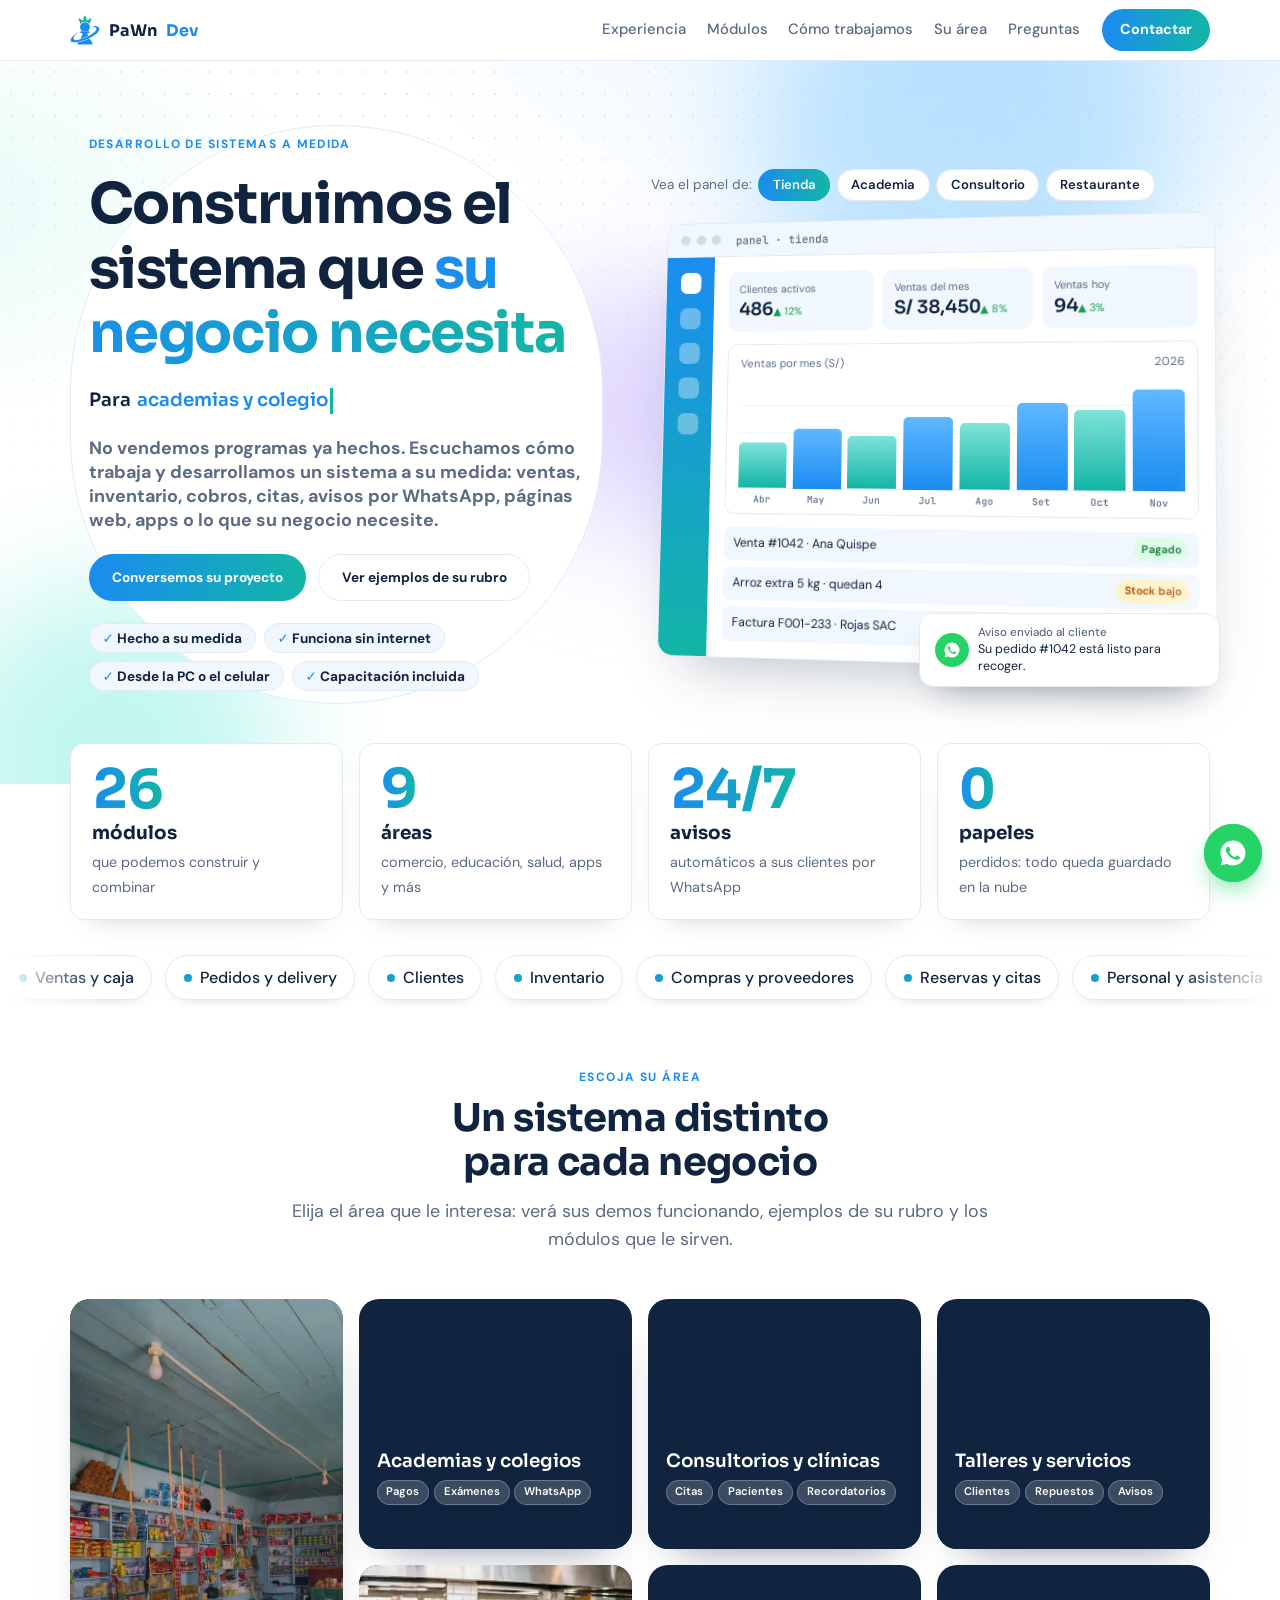
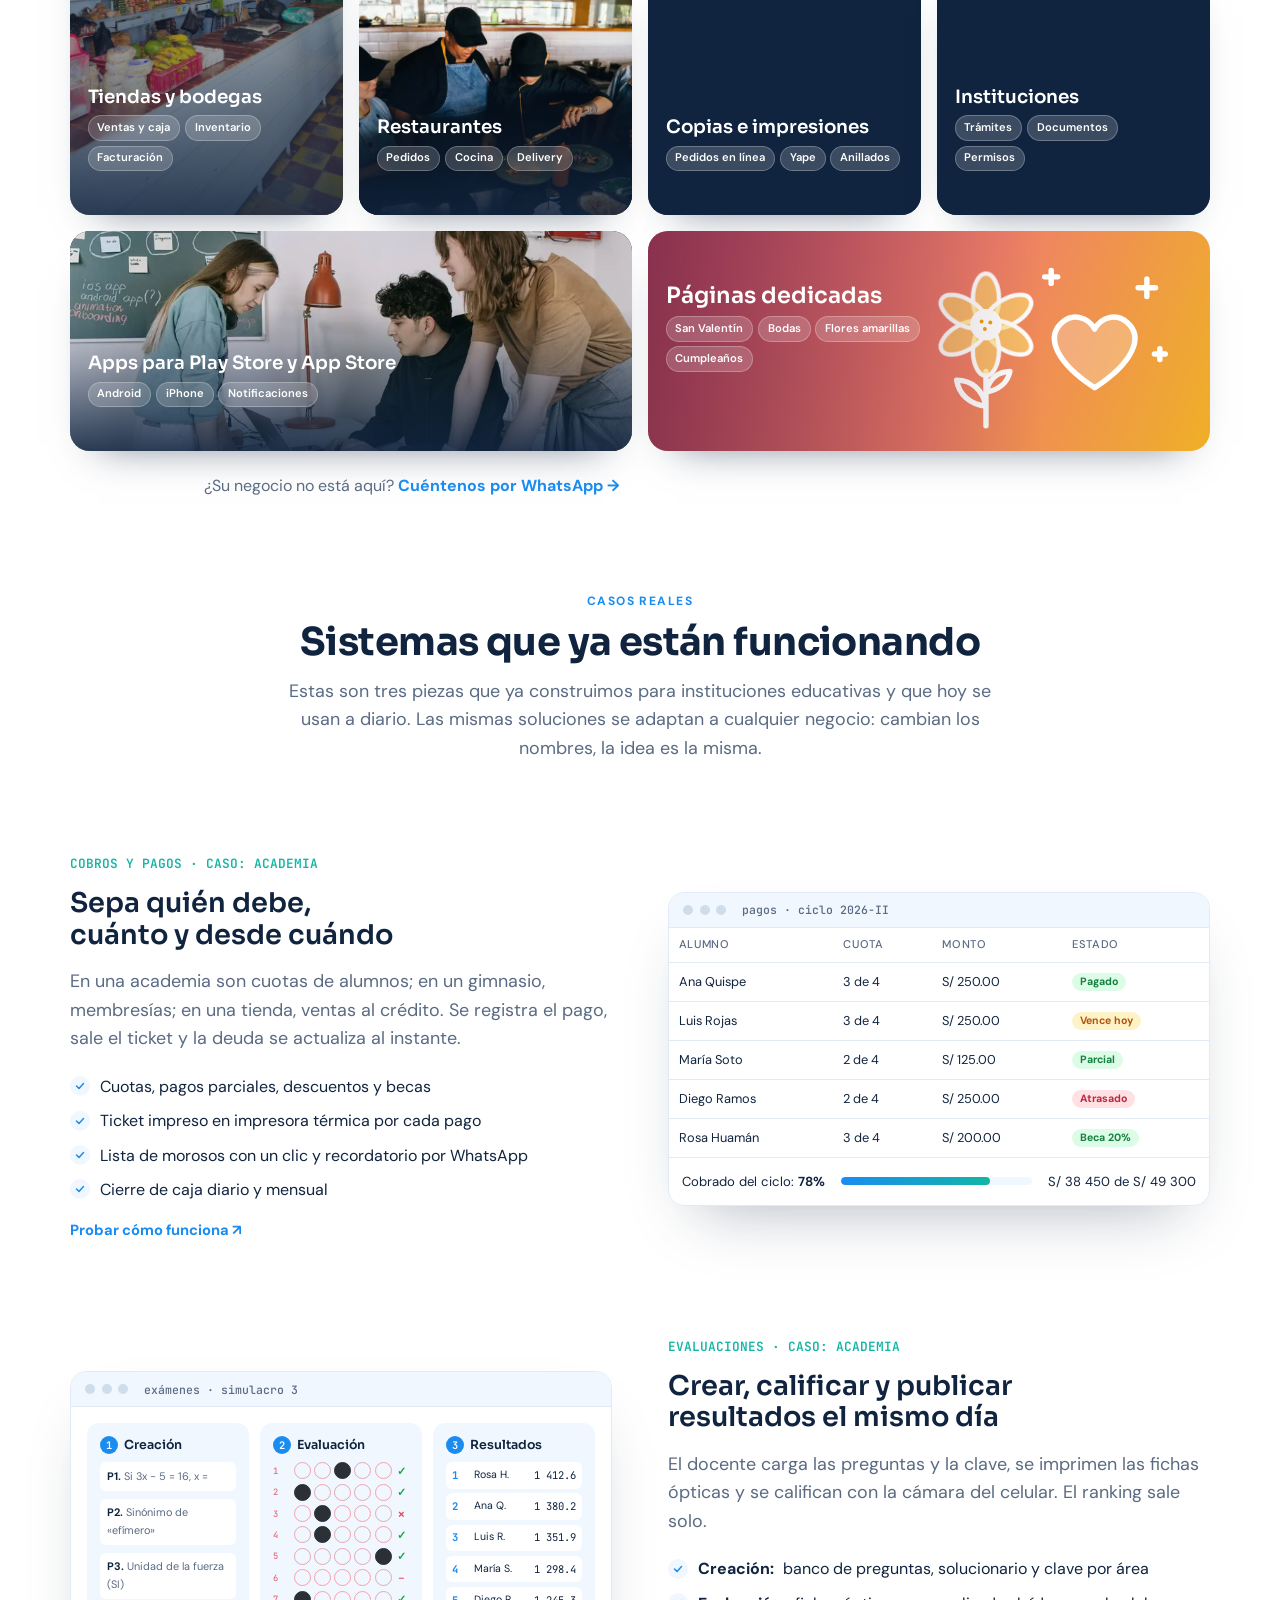
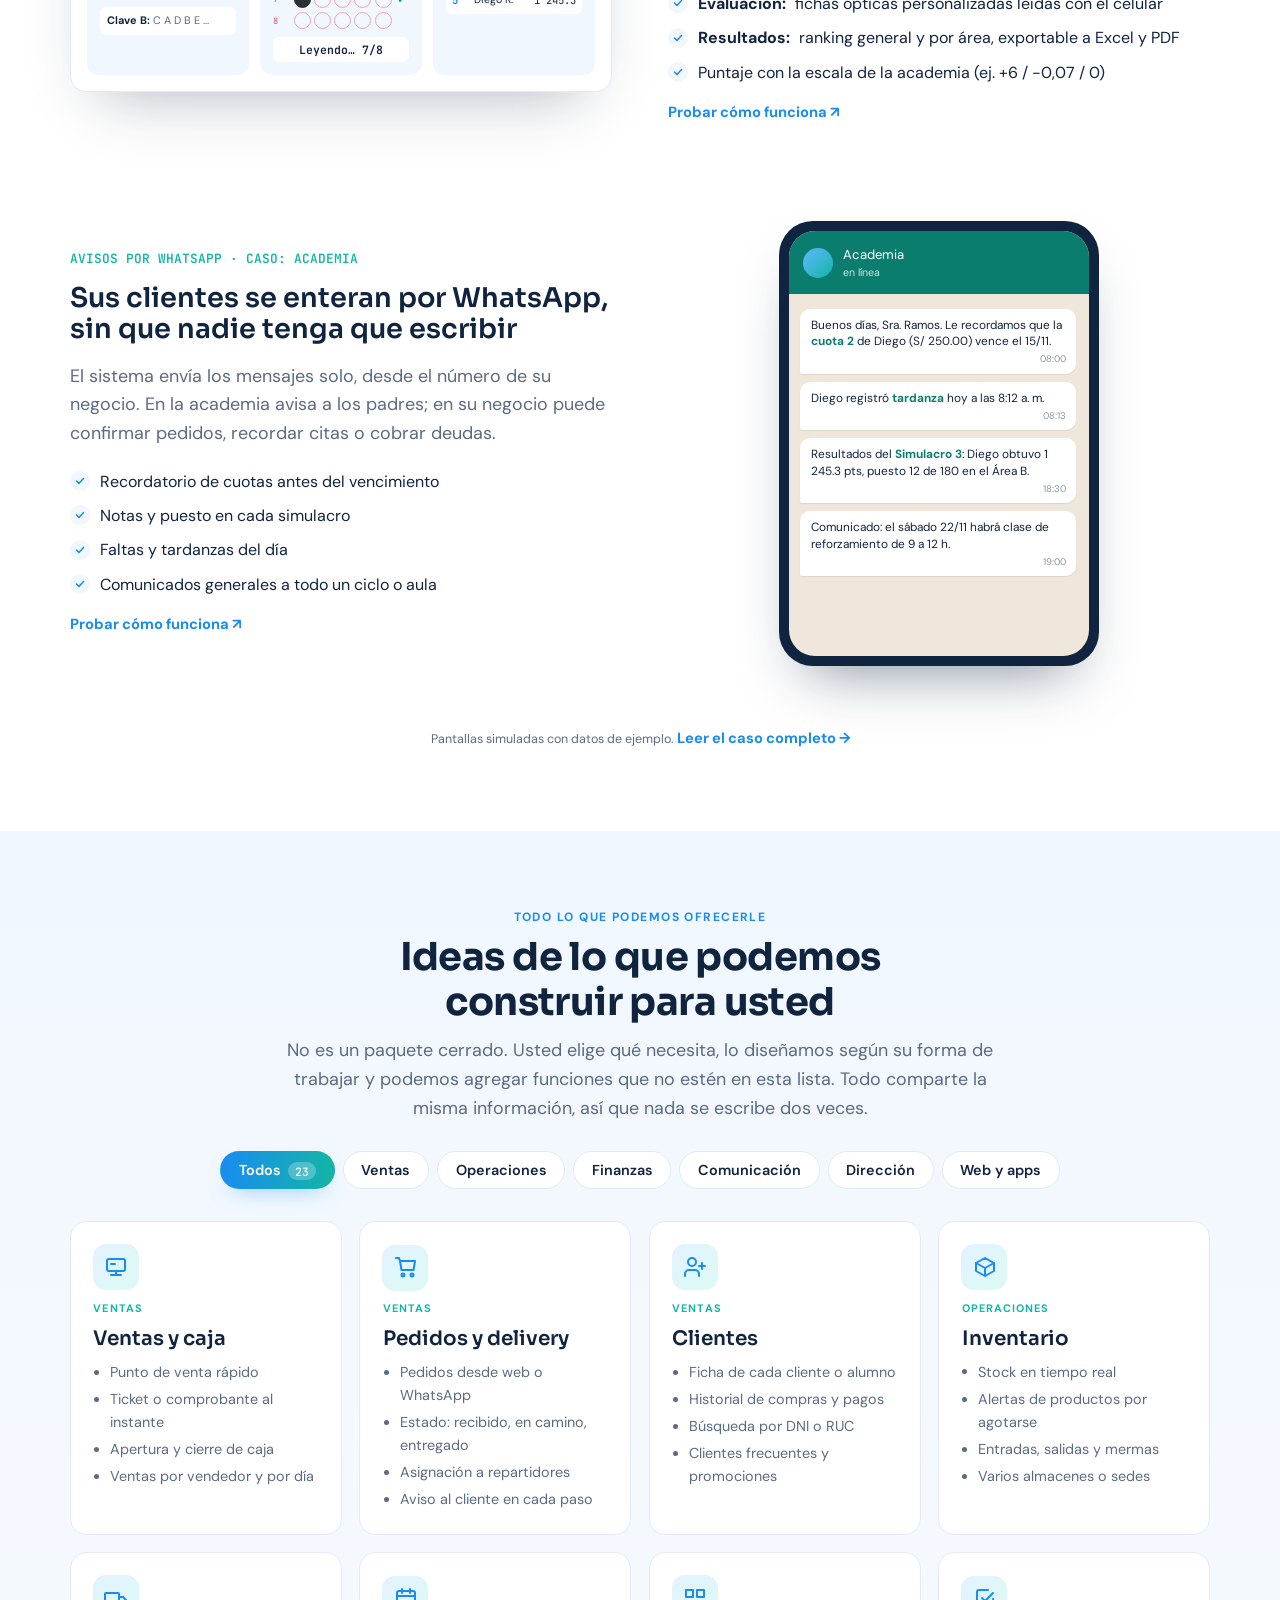
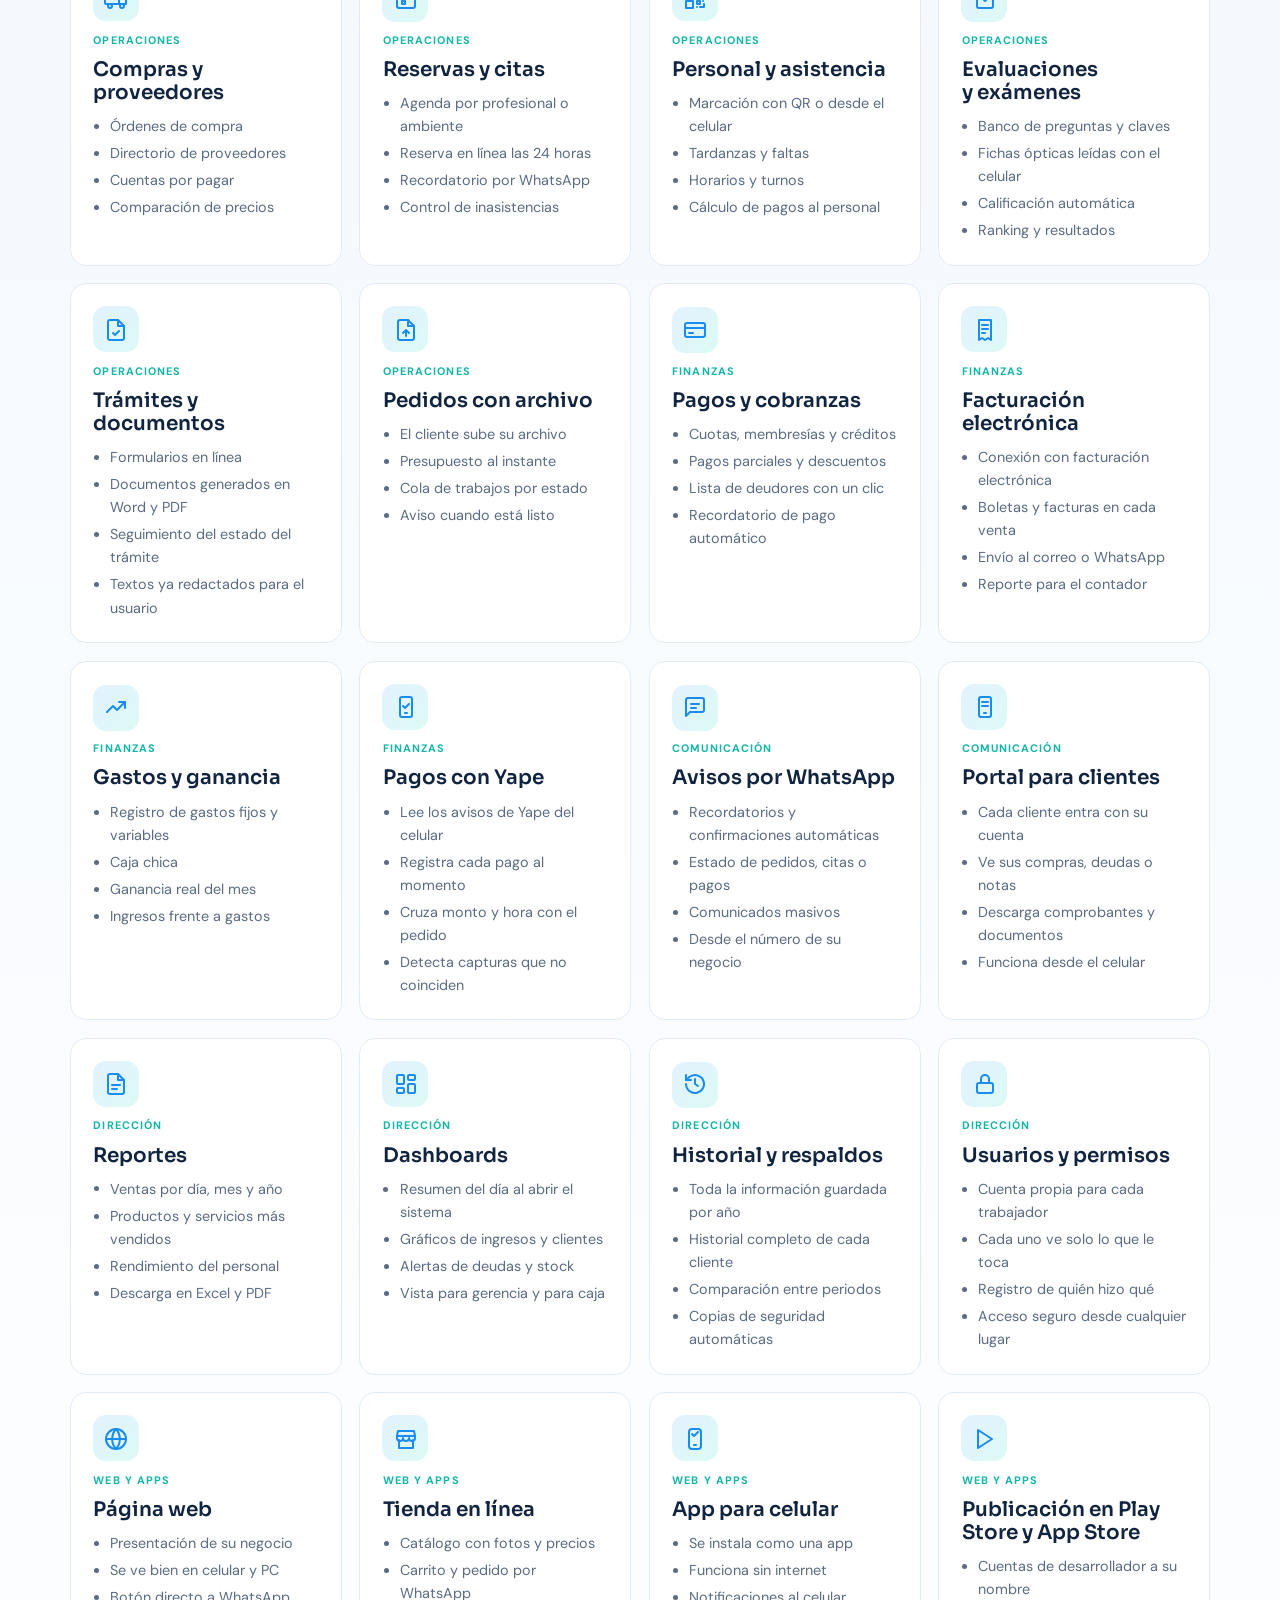
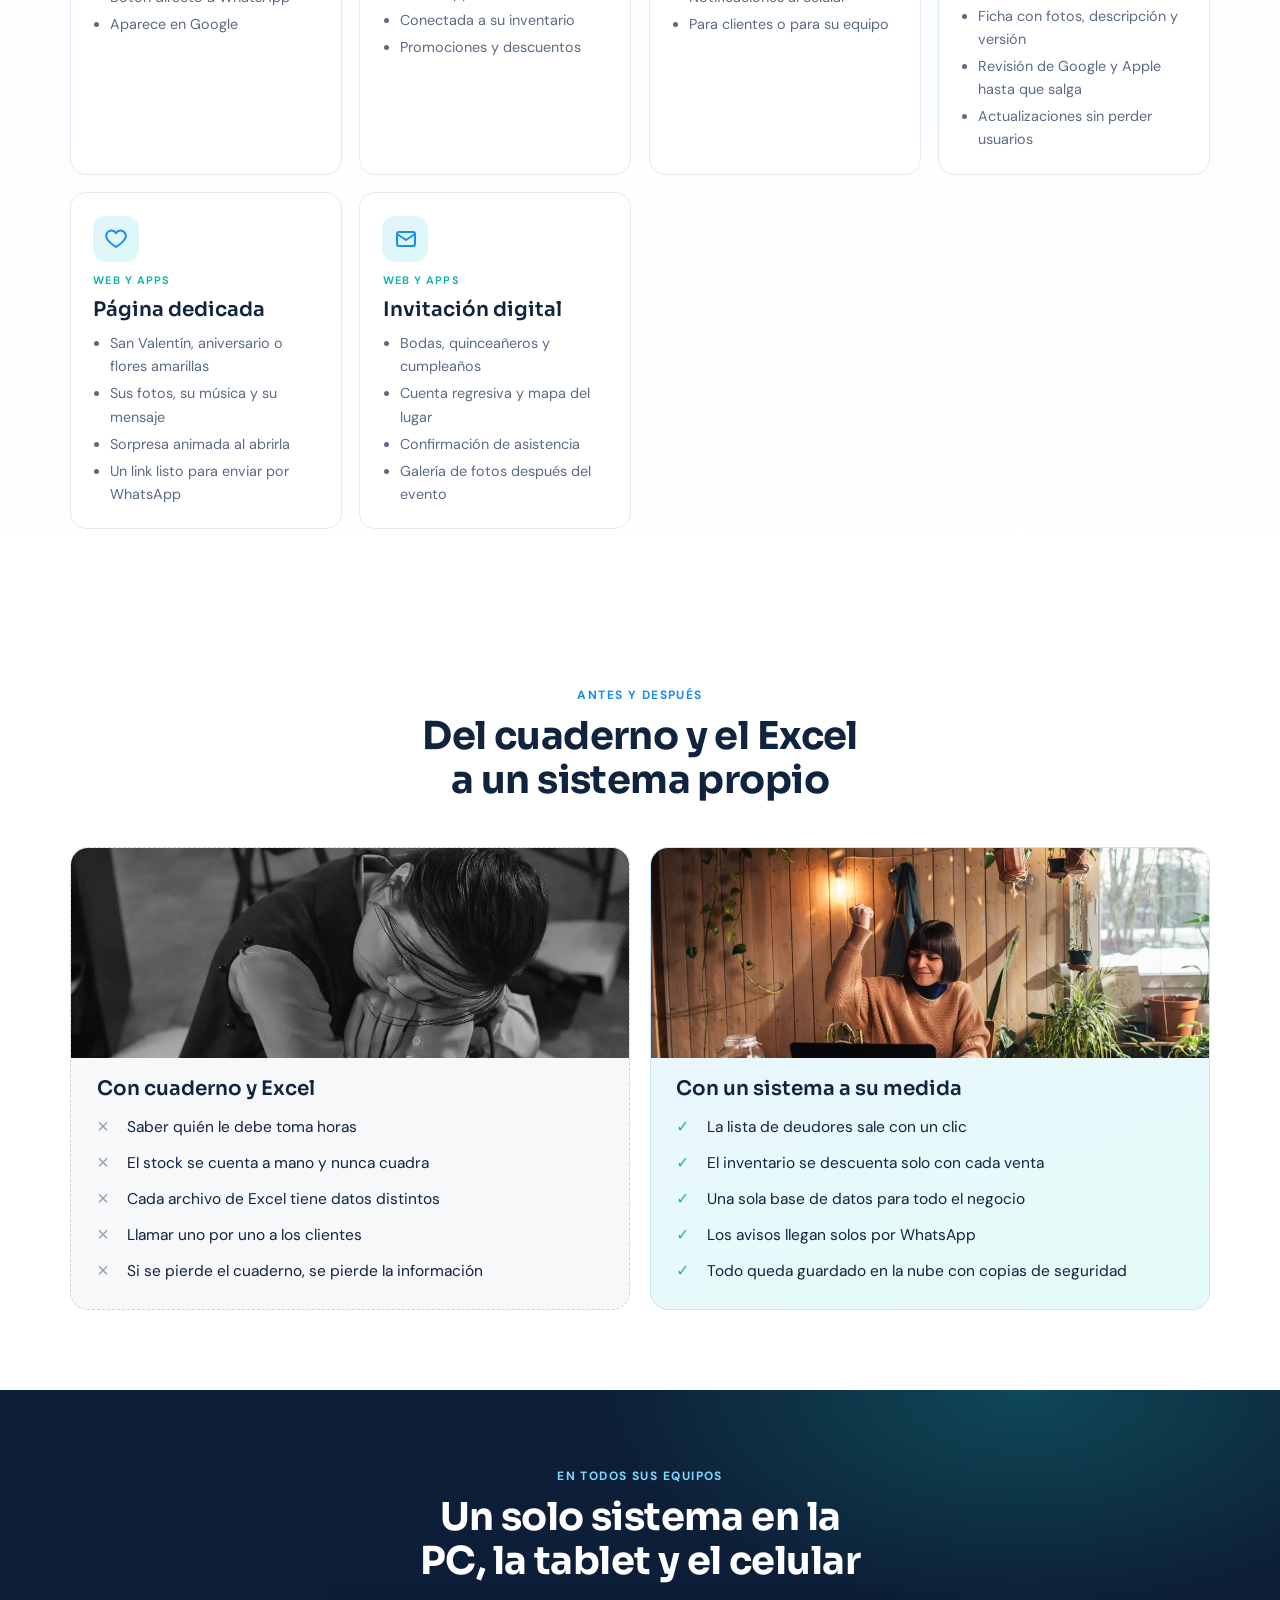
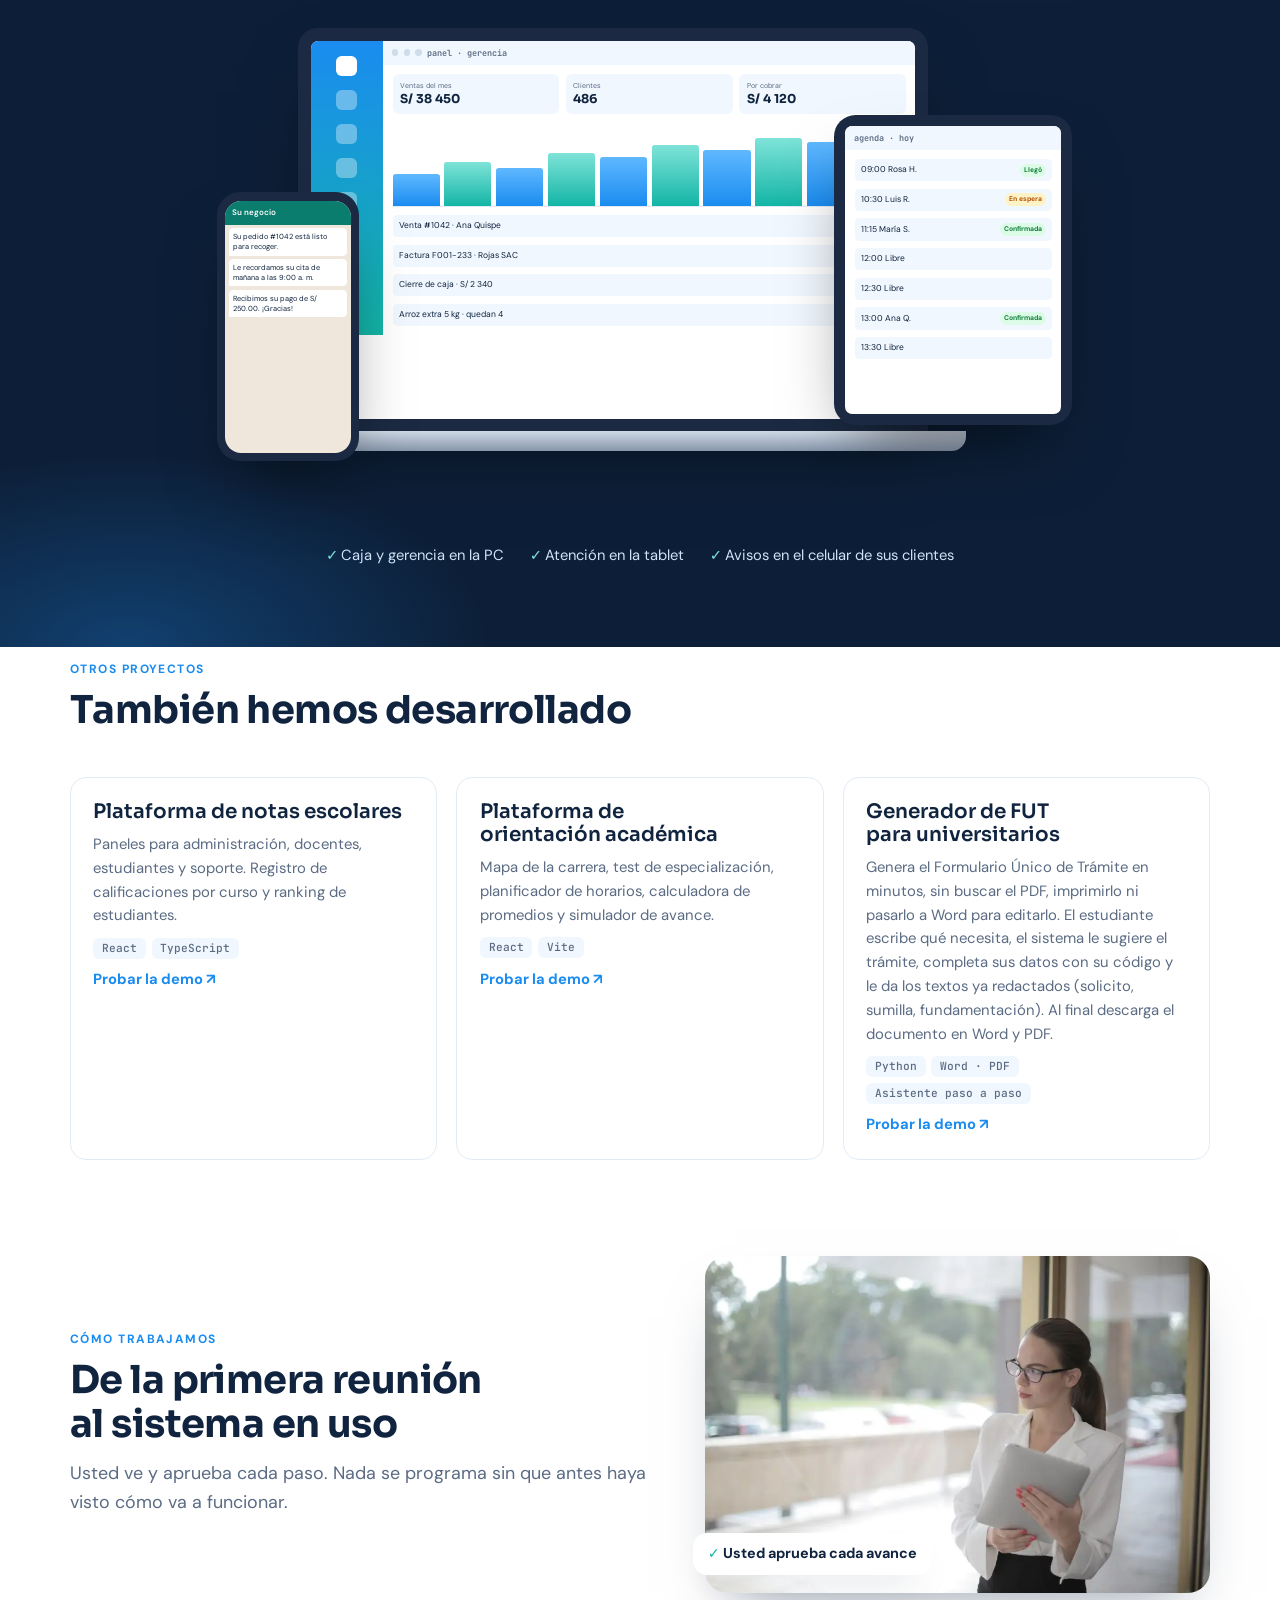
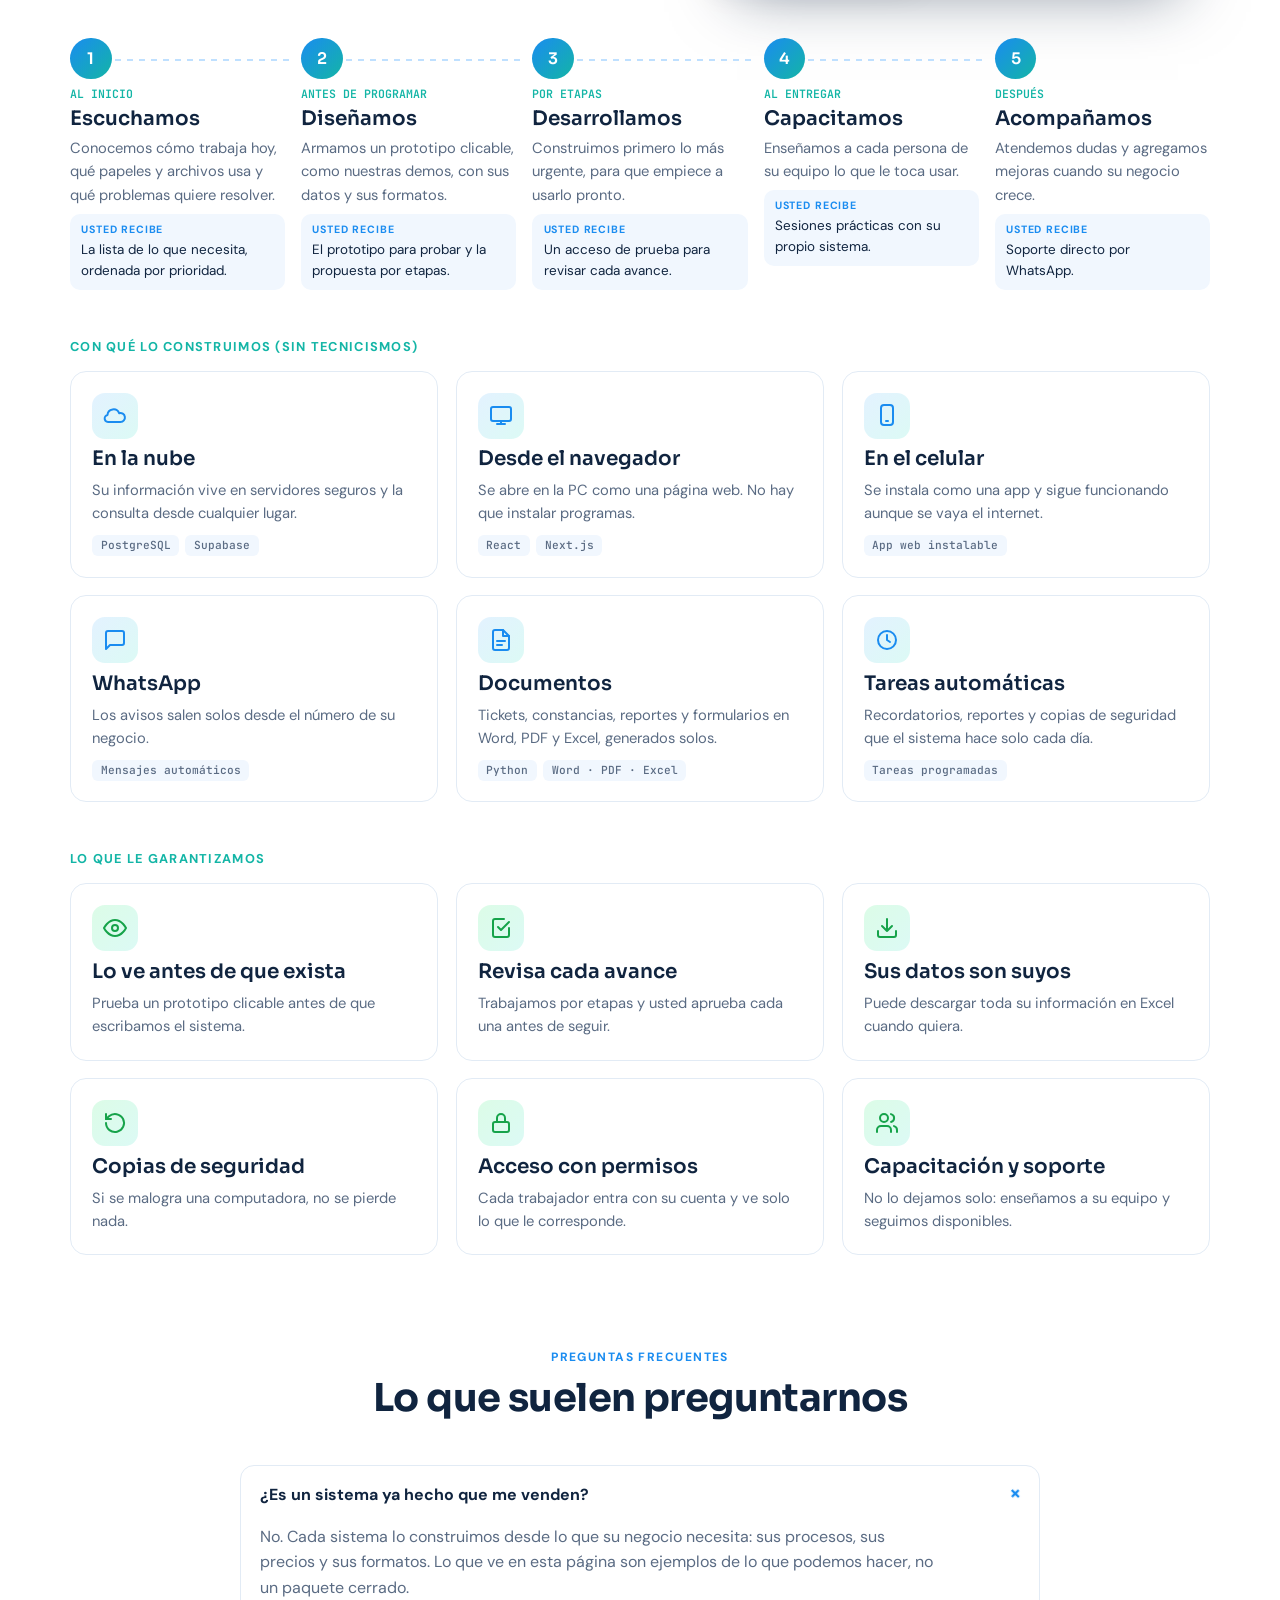
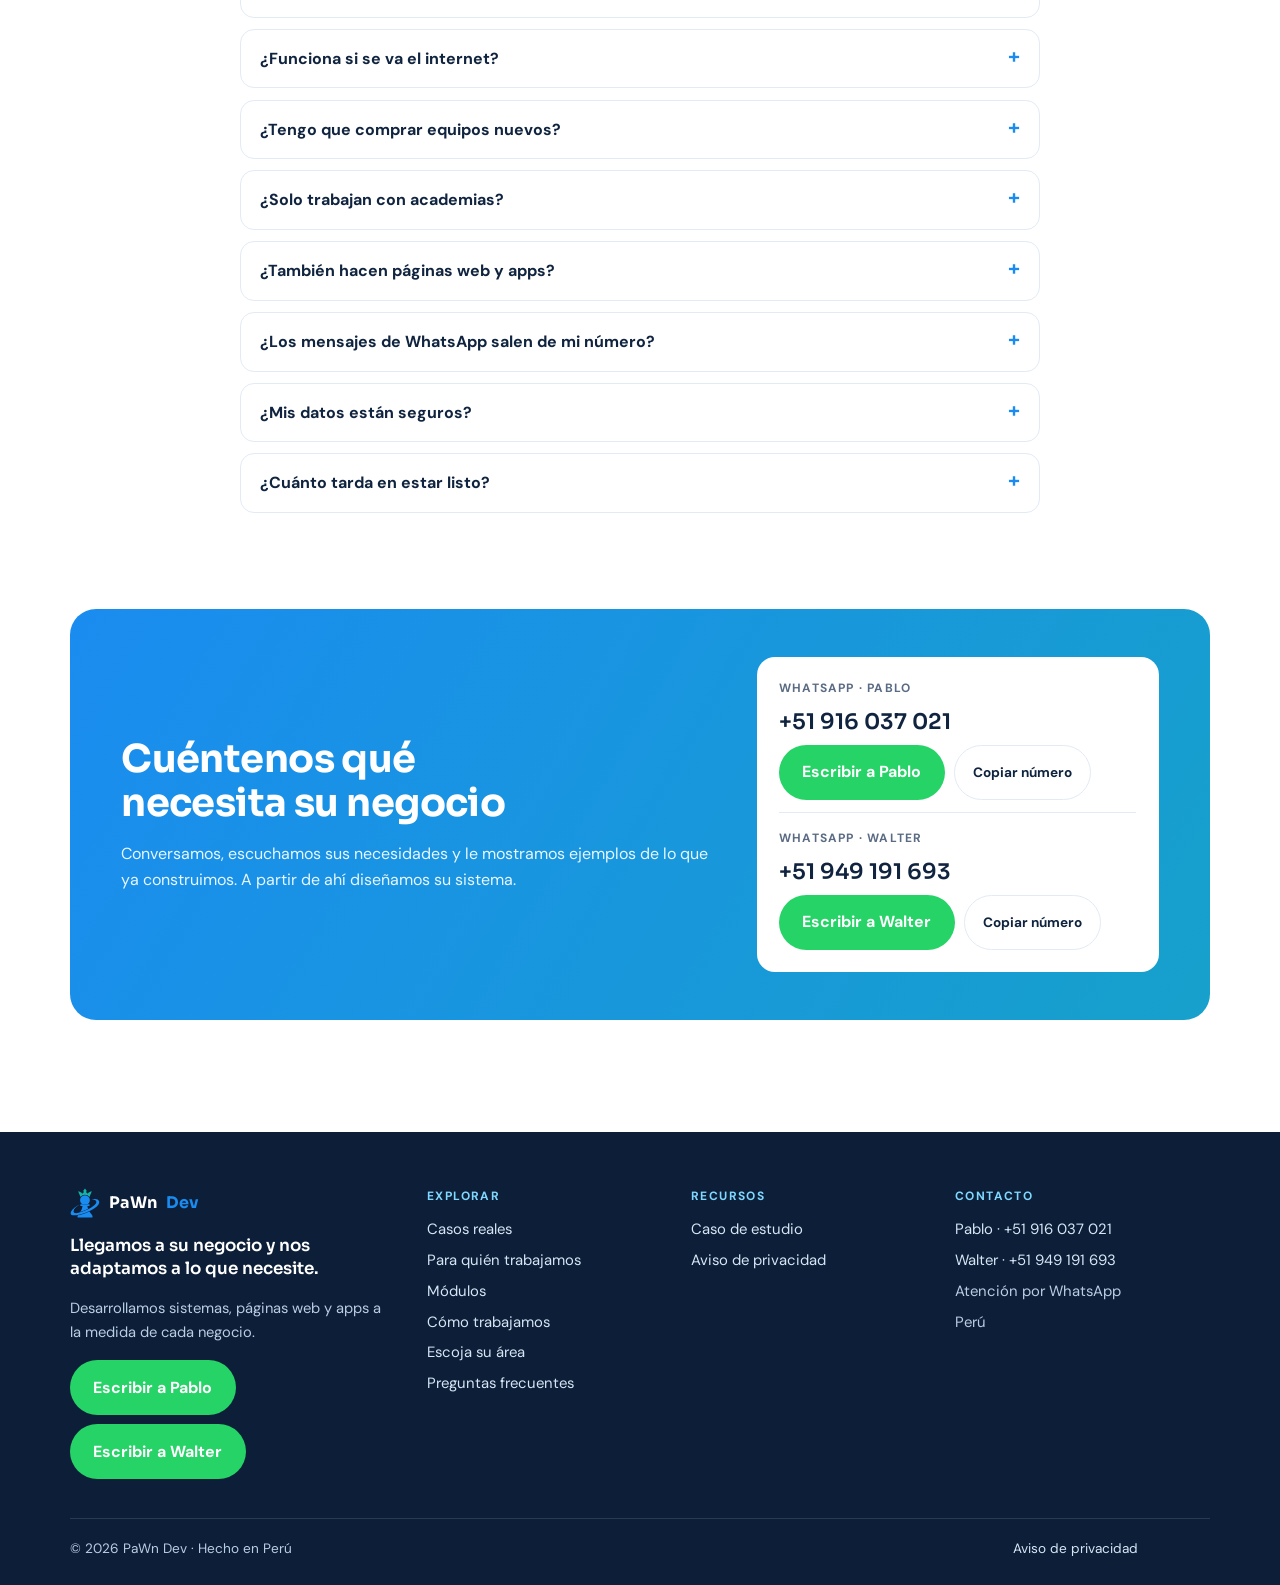
==== commit 73c85326: "Dirección final pawndev.vercel.app Vercel rechazó pawn-dev.vercel.app por su filtro de palabras; se " ====
--- a/index.html
+++ b/index.html
@@ -8,8 +8,8 @@
 <meta property="og:title" content="Sistemas a medida para su negocio">
 <meta property="og:description" content="Ventas, inventario, cobros, citas, avisos por WhatsApp, web y apps, hechos a la medida de su negocio.">
 <meta property="og:type" content="website">
-<meta property="og:url" content="https://pawn-dev.vercel.app/">
-<meta property="og:image" content="https://pawn-dev.vercel.app/og.png">
+<meta property="og:url" content="https://pawndev.vercel.app/">
+<meta property="og:image" content="https://pawndev.vercel.app/og.png">
 <meta property="og:image:width" content="1200">
 <meta property="og:image:height" content="630">
 <meta name="twitter:card" content="summary_large_image">
@@ -18,8 +18,8 @@
 <meta name="claude:viewport-fit-sides" content="cover">
 <meta property="og:site_name" content="PaWn Dev">
 <meta property="og:locale" content="es_PE">
-<link rel="canonical" href="https://pawn-dev.vercel.app/">
-<script type="application/ld+json">{"@context":"https://schema.org","@type":"Organization","name":"PaWn Dev","slogan":"Llegamos a su negocio y nos adaptamos a lo que necesite.","logo":"https://pawn-dev.vercel.app/img/logo/pawn-simbolo.svg","url":"https://pawn-dev.vercel.app/","description":"Desarrollo de sistemas, páginas web y apps a la medida de cada negocio: ventas, inventario, cobros, citas y avisos por WhatsApp.","areaServed":"PE","address":{"@type":"PostalAddress","addressCountry":"PE"},"contactPoint":{"@type":"ContactPoint","telephone":"+51-916-037-021","contactType":"sales","areaServed":"PE","availableLanguage":"es"}}</script>
+<link rel="canonical" href="https://pawndev.vercel.app/">
+<script type="application/ld+json">{"@context":"https://schema.org","@type":"Organization","name":"PaWn Dev","slogan":"Llegamos a su negocio y nos adaptamos a lo que necesite.","logo":"https://pawndev.vercel.app/img/logo/pawn-simbolo.svg","url":"https://pawndev.vercel.app/","description":"Desarrollo de sistemas, páginas web y apps a la medida de cada negocio: ventas, inventario, cobros, citas y avisos por WhatsApp.","areaServed":"PE","address":{"@type":"PostalAddress","addressCountry":"PE"},"contactPoint":{"@type":"ContactPoint","telephone":"+51-916-037-021","contactType":"sales","areaServed":"PE","availableLanguage":"es"}}</script>
 <!-- Estadísticas de Vercel (Web Analytics): empiezan a contar cuando se activan en el panel del proyecto -->
 <script defer src="/_vercel/insights/script.js"></script>
 <link rel="preconnect" href="https://fonts.googleapis.com">
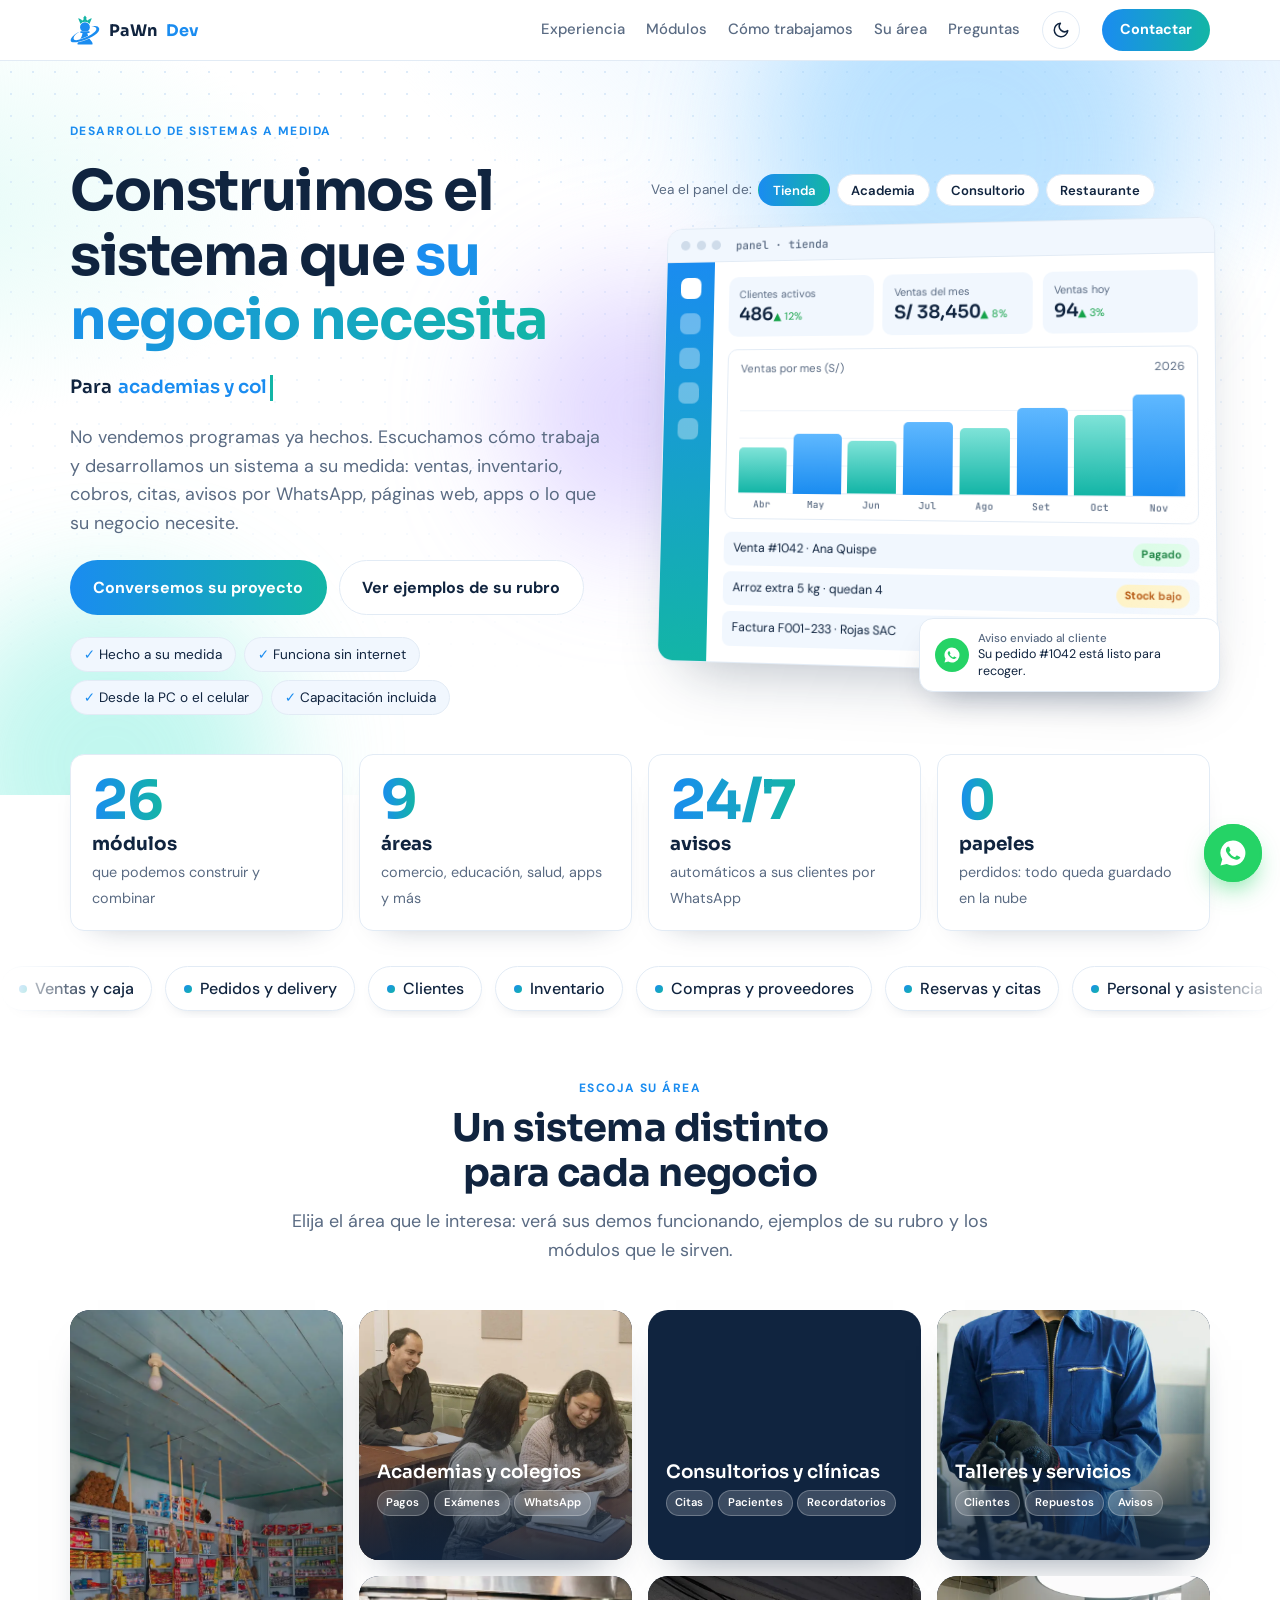
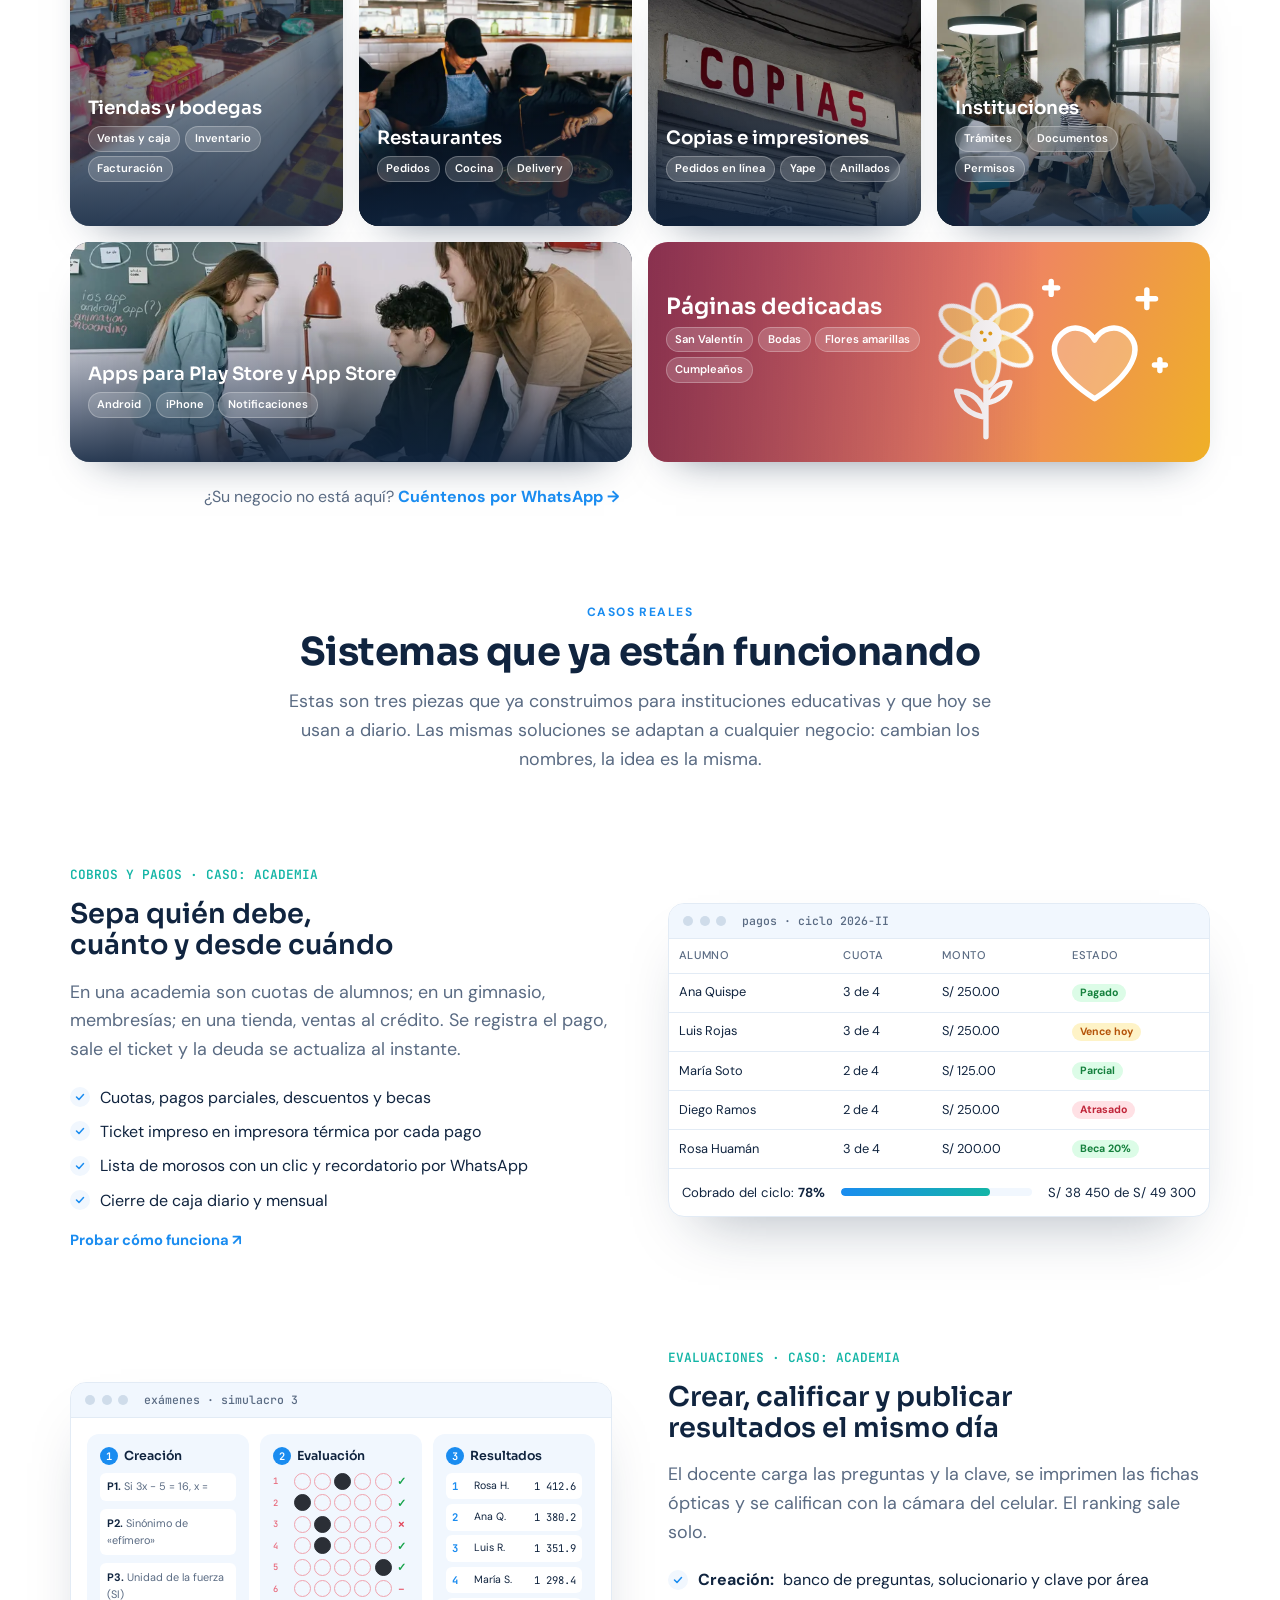
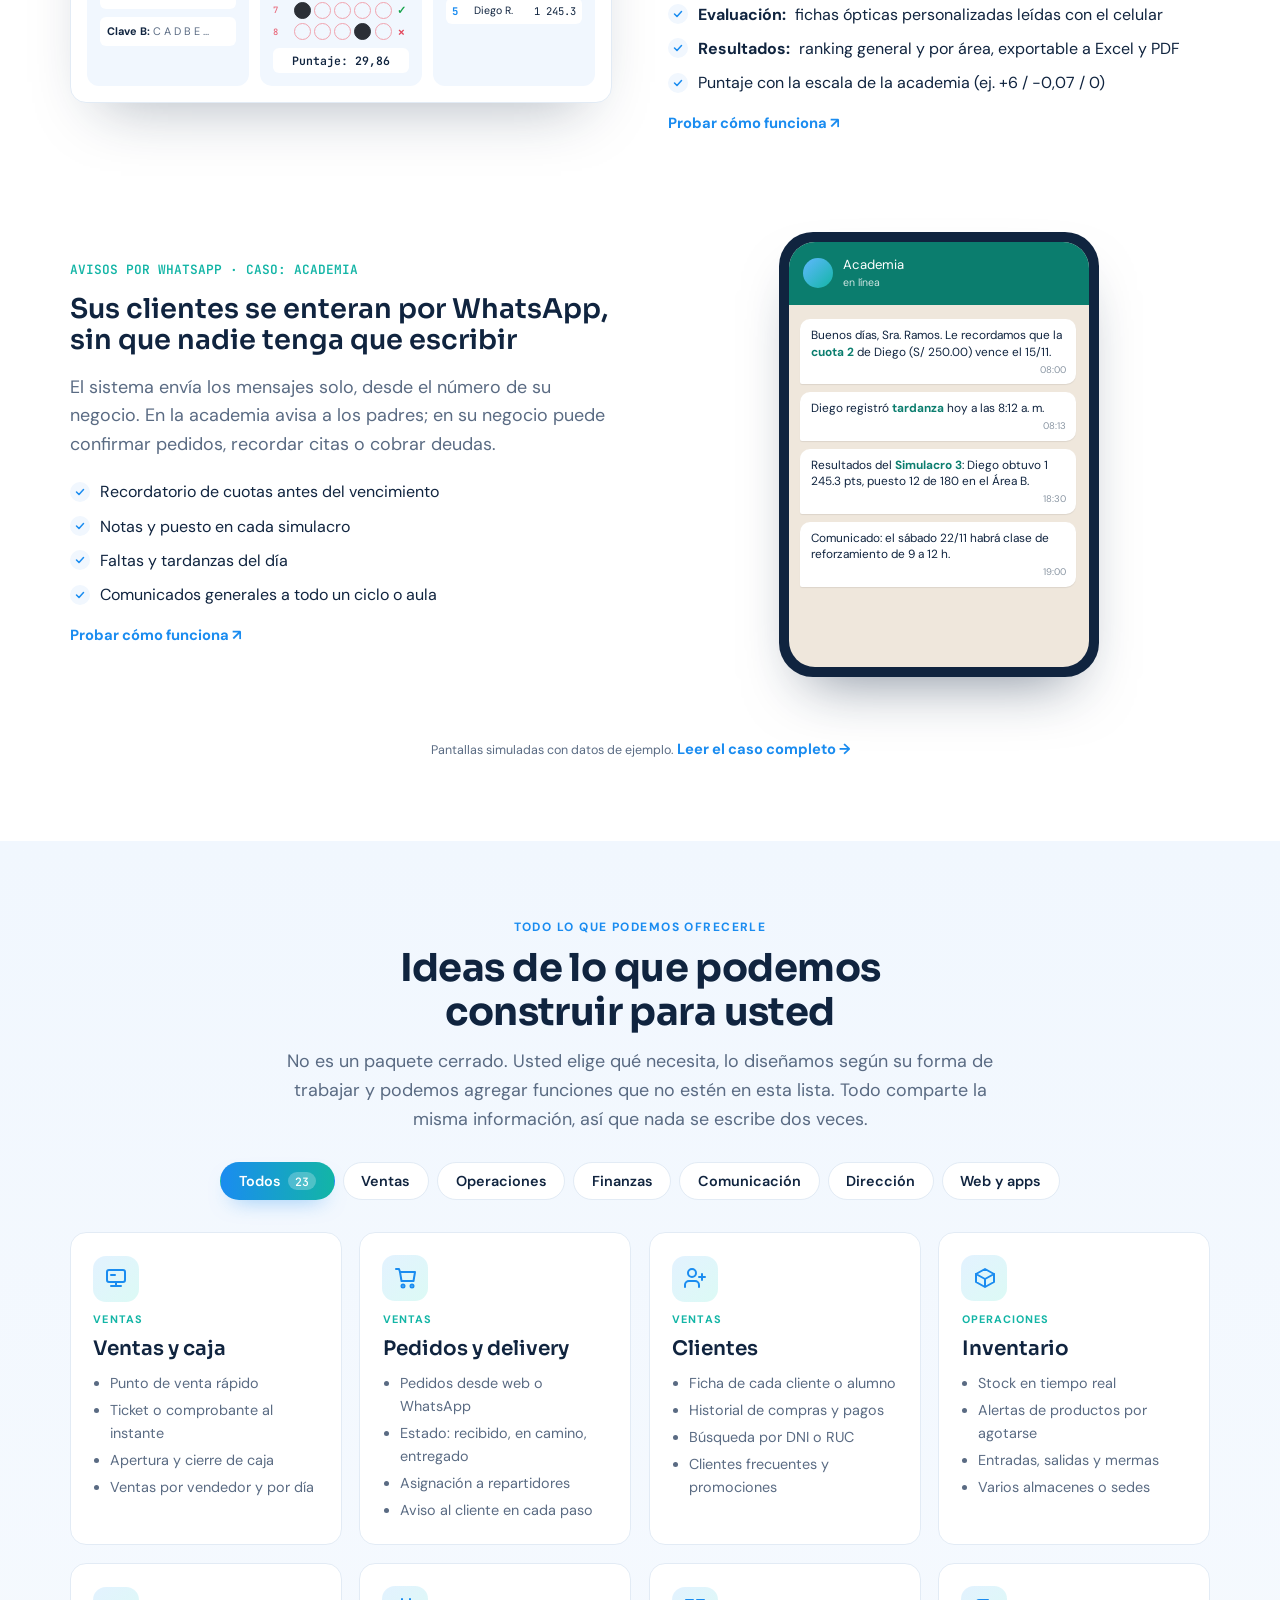
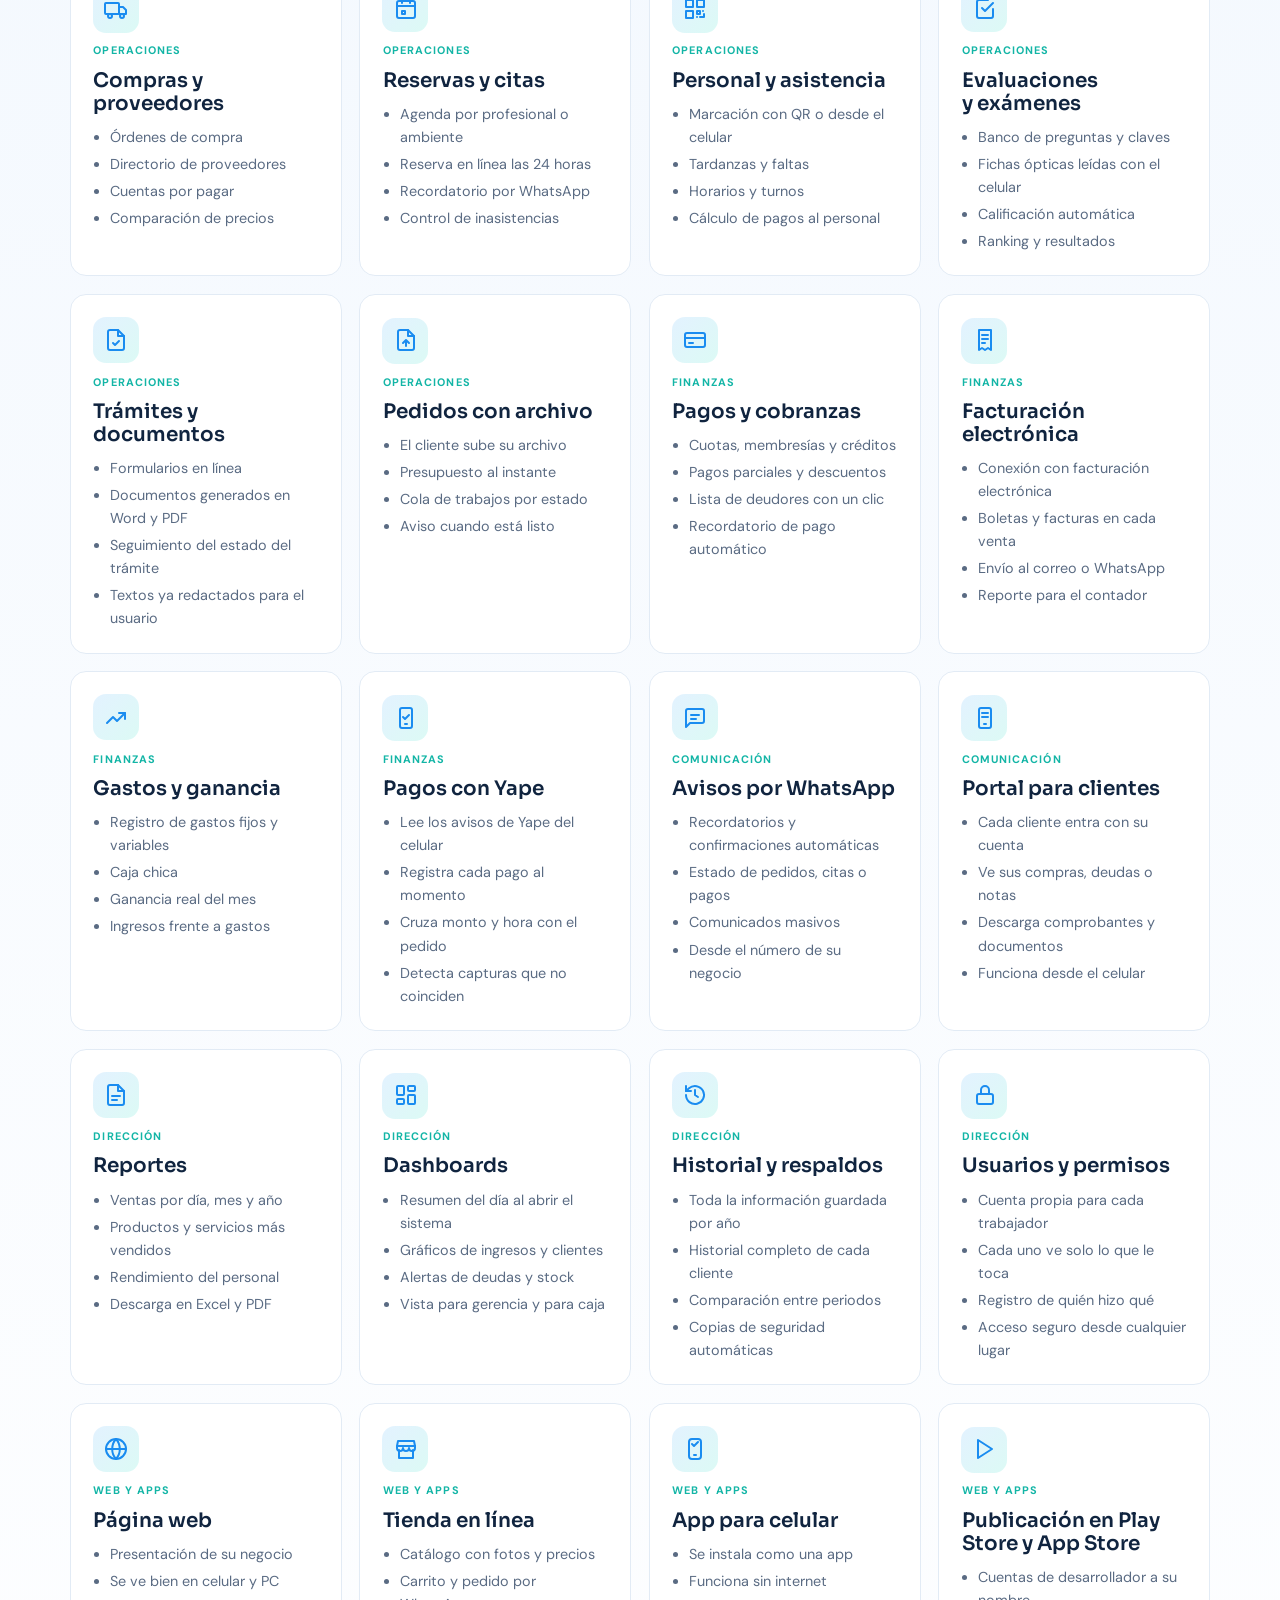
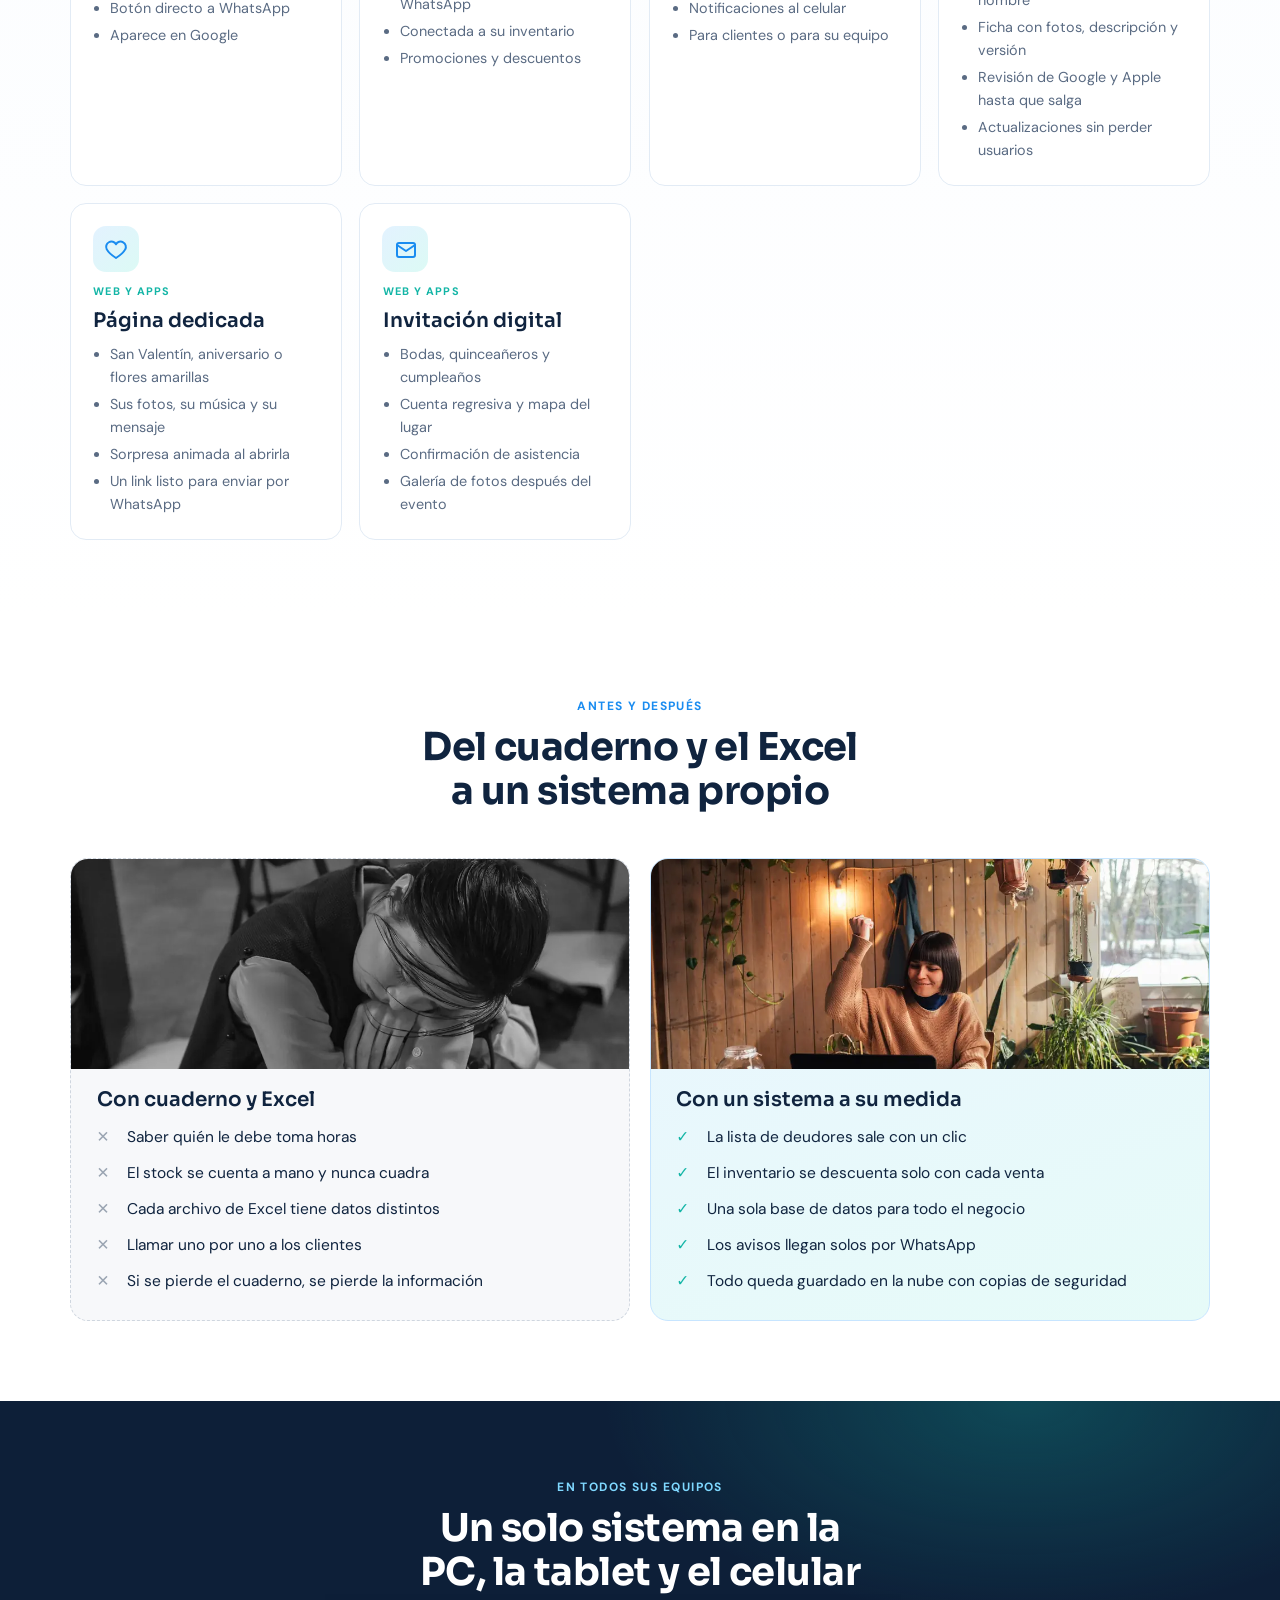
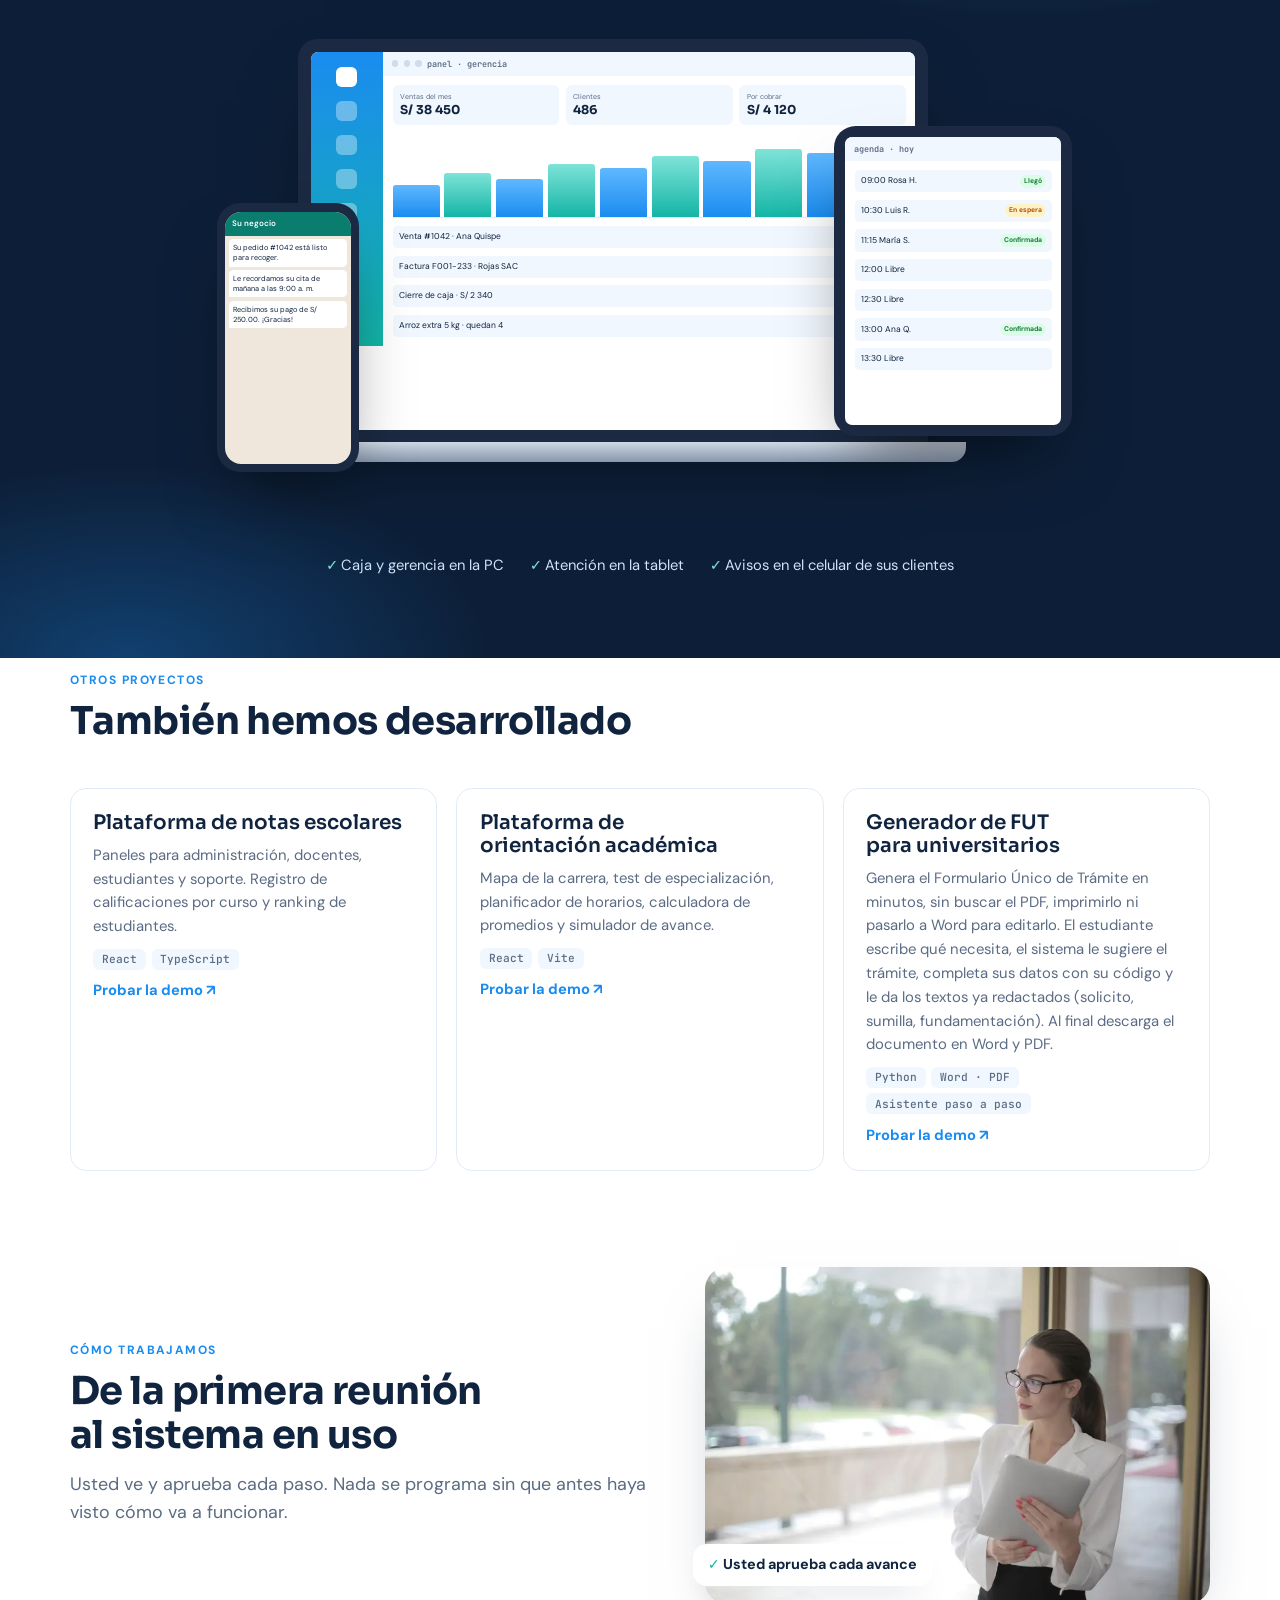
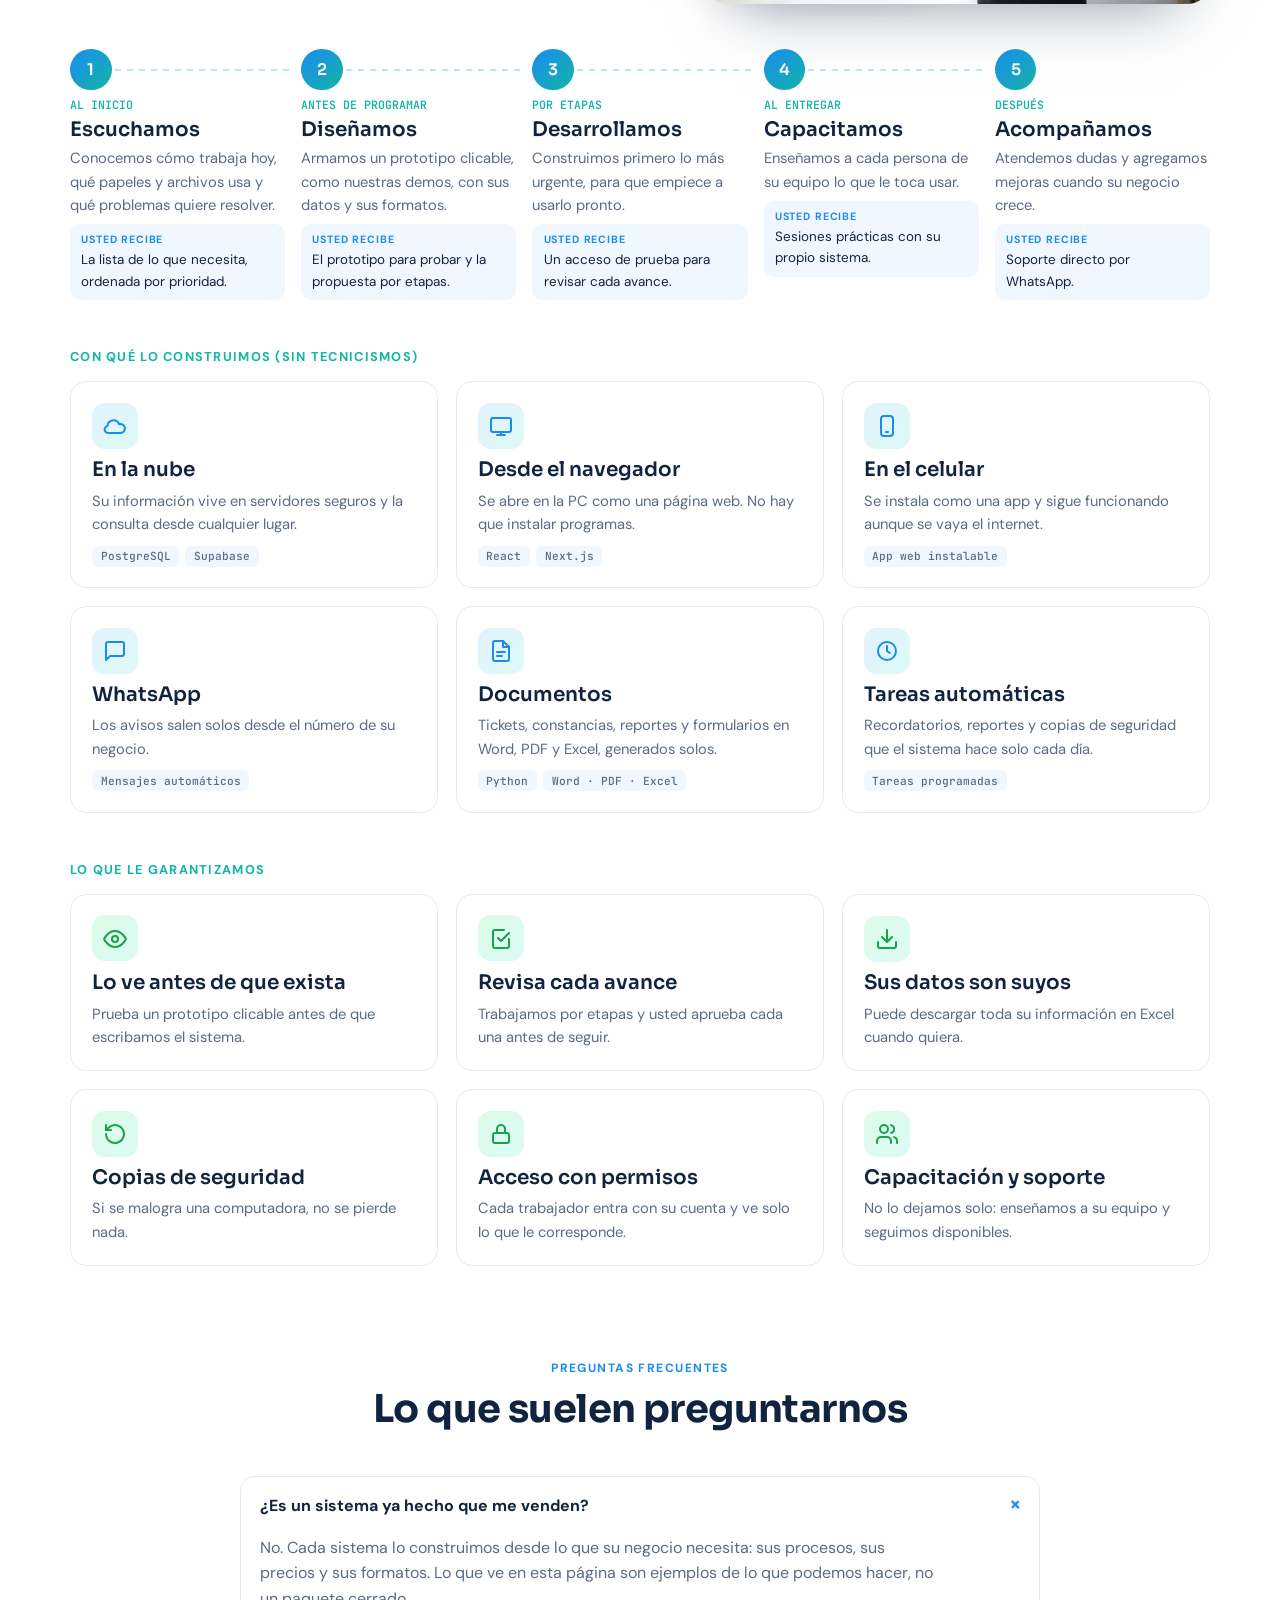
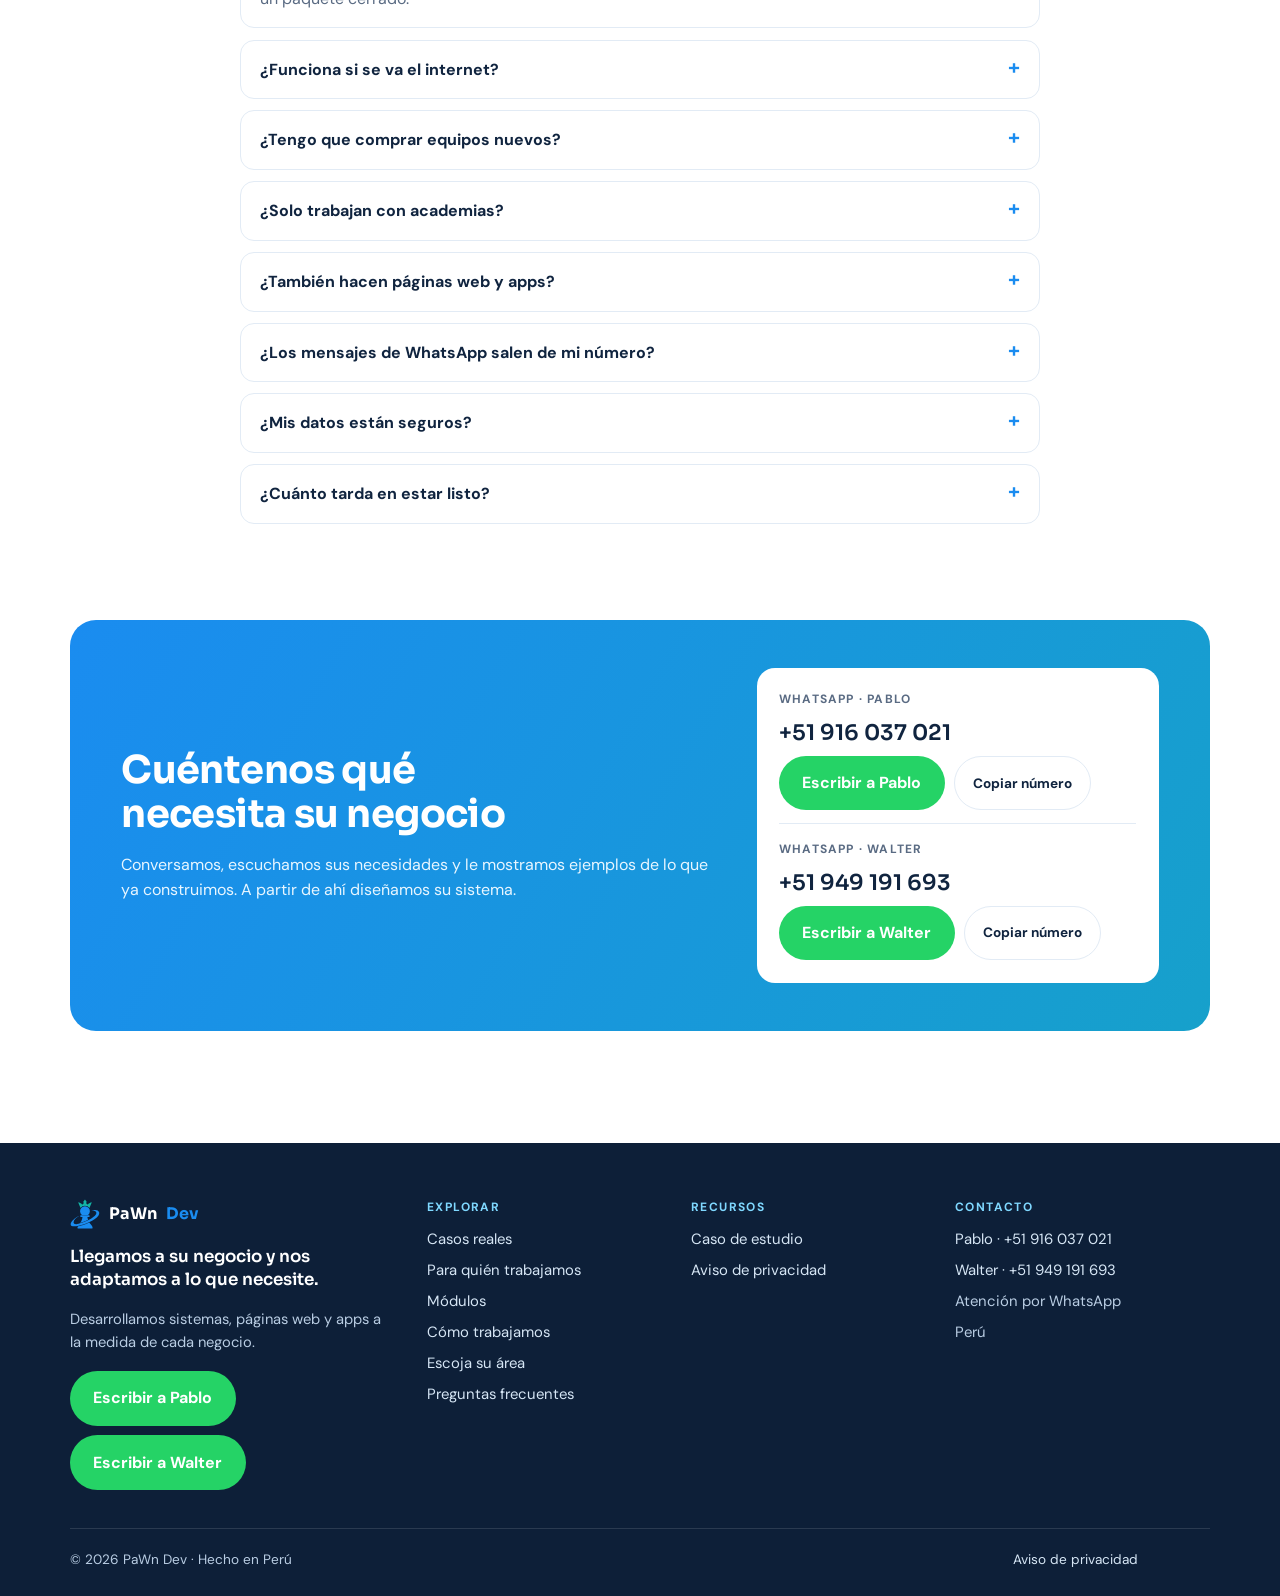
==== commit 1296059a: "Modo oscuro con botón luna/sol - Sigue la preferencia del sistema y recuerda la elección del visitan" ====
--- a/index.html
+++ b/index.html
@@ -27,7 +27,7 @@
 <style>
 /* Layout: landing clara de producto — hero con pantalla del sistema, tres pilares con su pantalla simulada, catálogo de módulos, comparación, FAQ y contacto.
    Tema único claro (lo pidió el cliente): colores fijados explícitamente. */
-:root{
+:root{--card:#fff;--glow1:#dff0ff;--glow2:#e3fbf7;--sel:#eef7ff;
   --bg:#ffffff; --soft:#f1f7fe; --sky:#1a8cf0; --sky-2:#5fb8ff; --teal:#13b5a6;
   --ink:#10243f; --muted:#5a6b83; --line:#e2ebf5; --ok:#16a34a; --bad:#e2475b; --warn:#f59e0b; --wa:#25d366;
   --display:"Sora","Segoe UI",system-ui,sans-serif;
@@ -61,7 +61,7 @@
 @keyframes up{from{opacity:0;transform:translateY(26px)}to{opacity:1;transform:none}}
 
 /* HERO */
-.hero{background:radial-gradient(1200px 500px at 85% -10%,#dff0ff 0,transparent 60%),radial-gradient(800px 400px at -10% 20%,#e3fbf7 0,transparent 55%),var(--bg);padding-block:4rem 5rem;position:relative}
+.hero{background:radial-gradient(1200px 500px at 85% -10%,var(--glow1) 0,transparent 60%),radial-gradient(800px 400px at -10% 20%,var(--glow2) 0,transparent 55%),var(--bg);padding-block:4rem 5rem;position:relative}
 .hero .wrap{display:grid;grid-template-columns:1fr 1.05fr;gap:3rem;align-items:center}
 .hero .copy{display:grid;gap:1.4rem;min-width:0}
 .cta{display:flex;flex-wrap:wrap;gap:.75rem}
@@ -70,21 +70,21 @@
 .chip b{color:var(--sky)}
 
 /* ventana de app simulada */
-.app{background:#fff;border:1px solid var(--line);border-radius:16px;box-shadow:0 30px 60px -30px rgba(16,36,63,.35);overflow:hidden;min-width:0}
+.app{background:var(--card);border:1px solid var(--line);border-radius:16px;box-shadow:0 30px 60px -30px rgba(16,36,63,.35);overflow:hidden;min-width:0}
 .app .bar{display:flex;align-items:center;gap:.4rem;padding:.6rem .9rem;background:var(--soft);border-bottom:1px solid var(--line)}
 .app .bar i{width:10px;height:10px;border-radius:50%;background:#cfdcea}
 .app .bar span{margin-left:.6rem;font:500 .72rem var(--mono);color:var(--muted)}
 .dash{display:grid;grid-template-columns:3.2rem 1fr}
 .side{background:linear-gradient(180deg,var(--sky),var(--teal));display:grid;align-content:start;gap:.9rem;padding:1rem 0;justify-items:center}
 .side i{width:22px;height:22px;border-radius:7px;background:rgba(255,255,255,.35)}
-.side i:first-child{background:#fff}
+.side i:first-child{background:var(--card)}
 .dmain{padding:1rem;display:grid;gap:.8rem;min-width:0}
 .kpis{display:grid;grid-template-columns:repeat(3,minmax(0,1fr));gap:.6rem}
 .kpi{background:var(--soft);border-radius:10px;padding:.6rem .7rem;min-width:0}
 .kpi small{display:block;font-size:.68rem;color:var(--muted)}
 .kpi strong{font:600 1.15rem var(--display);font-variant-numeric:tabular-nums}
 .kpi em{font-style:normal;font-size:.68rem;color:var(--ok)}
-.chart{background:#fff;border:1px solid var(--line);border-radius:10px;padding:.7rem .8rem .5rem}
+.chart{background:var(--card);border:1px solid var(--line);border-radius:10px;padding:.7rem .8rem .5rem}
 .chart header{display:flex;justify-content:space-between;font-size:.72rem;color:var(--muted);margin-bottom:.4rem}
 .bars{display:grid;grid-template-columns:repeat(8,1fr);gap:.45rem;align-items:end;height:110px;border-bottom:1px solid var(--line);background:repeating-linear-gradient(0deg,transparent 0 27px,#eef3f9 27px 28px)}
 .bars span{background:linear-gradient(180deg,var(--sky-2),var(--sky));border-radius:5px 5px 0 0;height:var(--h);transform-origin:bottom;animation:grow 1.1s cubic-bezier(.2,.7,.2,1) both}
@@ -97,7 +97,7 @@
 .pill.ok{background:#dcfce7;color:#15803d}.pill.warn{background:#fef3c7;color:#b45309}.pill.bad{background:#ffe1e5;color:#c0263a}
 
 .hero-art{position:relative;min-width:0}
-.toast{position:absolute;right:-10px;bottom:-26px;display:flex;gap:.6rem;align-items:center;background:#fff;border:1px solid var(--line);border-radius:14px;padding:.7rem .9rem;box-shadow:0 18px 36px -18px rgba(16,36,63,.4);max-width:270px;animation:float 5s ease-in-out infinite}
+.toast{position:absolute;right:-10px;bottom:-26px;display:flex;gap:.6rem;align-items:center;background:var(--card);border:1px solid var(--line);border-radius:14px;padding:.7rem .9rem;box-shadow:0 18px 36px -18px rgba(16,36,63,.4);max-width:270px;animation:float 5s ease-in-out infinite}
 .toast .wa-ic{flex:none;width:34px;height:34px;border-radius:50%;background:var(--wa);display:grid;place-items:center}
 .toast p{font-size:.78rem;line-height:1.35}
 .toast b{display:block;font-size:.72rem;color:var(--muted);font-weight:500}
@@ -105,7 +105,7 @@
 
 /* CIFRAS */
 .stats{display:grid;grid-template-columns:repeat(4,minmax(0,1fr));gap:1rem;margin-top:-2.6rem;position:relative}
-.stat{background:#fff;border:1px solid var(--line);border-radius:14px;padding:1.2rem 1.3rem;box-shadow:0 14px 30px -24px rgba(16,36,63,.4)}
+.stat{background:var(--card);border:1px solid var(--line);border-radius:14px;padding:1.2rem 1.3rem;box-shadow:0 14px 30px -24px rgba(16,36,63,.4)}
 .stat strong{display:flex;flex-direction:column;align-items:flex-start;font:700 1.15rem/1.2 var(--display);color:var(--ink);margin-bottom:.3rem}
 .stat .n{font-size:3.4rem;line-height:1;letter-spacing:-.03em;font-variant-numeric:tabular-nums;background:linear-gradient(90deg,var(--sky),var(--teal));-webkit-background-clip:text;background-clip:text;color:transparent;padding-bottom:.08em}
 .stat>span{font-size:.9rem;color:var(--muted)}
@@ -137,7 +137,7 @@
 .exam>div{min-width:0;background:var(--soft);border-radius:12px;padding:.8rem;display:grid;gap:.5rem;align-content:start}
 .exam h4{font-size:.78rem;font-weight:600;display:flex;gap:.4rem;align-items:center}
 .exam h4 span{width:18px;height:18px;border-radius:50%;background:var(--sky);color:#fff;font:600 .65rem var(--mono);display:grid;place-items:center}
-.q{font-size:.68rem;background:#fff;border-radius:6px;padding:.35rem .45rem;color:var(--muted)}
+.q{font-size:.68rem;background:var(--card);border-radius:6px;padding:.35rem .45rem;color:var(--muted)}
 .q b{color:var(--ink)}
 .omr{display:grid;gap:.28rem}
 .orow{display:grid;grid-template-columns:1.1rem repeat(5,1fr) .9rem;gap:.18rem;align-items:center;font:500 .55rem var(--mono);color:#e86a7c}
@@ -145,9 +145,9 @@
 .ob.on{background:#2b2f36;border-color:#2b2f36}
 .res{font-size:.7rem;text-align:center;font-weight:700}
 .res.ok{color:var(--ok)}.res.bad{color:var(--bad)}
-.score{font:600 .72rem var(--mono);text-align:center;color:var(--ink);background:#fff;border-radius:6px;padding:.3rem}
+.score{font:600 .72rem var(--mono);text-align:center;color:var(--ink);background:var(--card);border-radius:6px;padding:.3rem}
 .rank{display:grid;gap:.3rem}
-.rk{display:grid;grid-template-columns:1rem 1fr auto;gap:.35rem;align-items:center;font-size:.66rem;background:#fff;border-radius:6px;padding:.3rem .4rem}
+.rk{display:grid;grid-template-columns:1rem 1fr auto;gap:.35rem;align-items:center;font-size:.66rem;background:var(--card);border-radius:6px;padding:.3rem .4rem}
 .rk b{font-family:var(--mono);color:var(--sky)}
 .rk i{font-style:normal;font-family:var(--mono);font-variant-numeric:tabular-nums}
 
@@ -158,7 +158,7 @@
 .wahead i{width:30px;height:30px;border-radius:50%;background:linear-gradient(135deg,var(--sky-2),var(--teal))}
 .wahead small{display:block;font-size:.66rem;opacity:.8}
 .chat{display:grid;gap:.5rem;padding:.9rem .7rem 1.1rem;min-height:330px;align-content:start}
-.msg{background:#fff;border-radius:10px 10px 10px 2px;padding:.5rem .65rem;font-size:.74rem;line-height:1.4;max-width:92%;box-shadow:0 1px 1px rgba(0,0,0,.08)}
+.msg{background:var(--card);border-radius:10px 10px 10px 2px;padding:.5rem .65rem;font-size:.74rem;line-height:1.4;max-width:92%;box-shadow:0 1px 1px rgba(0,0,0,.08)}
 .msg time{display:block;text-align:right;font-size:.6rem;color:#8a96a3;margin-top:.15rem}
 .msg strong{color:#0b7d6e}
 .m1{animation:m1 12s infinite}.m2{animation:m2 12s infinite}.m3{animation:m3 12s infinite}.m4{animation:m4 12s infinite}
@@ -168,9 +168,9 @@
 @keyframes m4{0%,58%{opacity:0;transform:translateY(10px)}63%,94%{opacity:1;transform:none}100%{opacity:0}}
 
 /* MÓDULOS */
-.mods-sec{background:linear-gradient(180deg,var(--soft),#fff)}
+.mods-sec{background:linear-gradient(180deg,var(--soft),var(--card))}
 .mods{display:grid;grid-template-columns:repeat(4,minmax(0,1fr));gap:1.1rem}
-.mod{background:#fff;border:1px solid var(--line);border-radius:16px;padding:1.4rem;display:grid;gap:.7rem;align-content:start;transition:transform .25s,box-shadow .25s,border-color .25s}
+.mod{background:var(--card);border:1px solid var(--line);border-radius:16px;padding:1.4rem;display:grid;gap:.7rem;align-content:start;transition:transform .25s,box-shadow .25s,border-color .25s}
 .mod:hover{transform:translateY(-5px);box-shadow:0 22px 40px -26px rgba(26,140,240,.55);border-color:#bfe0ff}
 .ic{width:46px;height:46px;border-radius:13px;display:grid;place-items:center;background:linear-gradient(135deg,#e3f2ff,#dcfaf5)}
 .ic svg{width:24px;height:24px;stroke:var(--sky);fill:none;stroke-width:2;stroke-linecap:round;stroke-linejoin:round}
@@ -189,7 +189,7 @@
 
 /* OTROS */
 .others{display:grid;grid-template-columns:repeat(3,minmax(0,1fr));gap:1.2rem}
-.other{border:1px solid var(--line);border-radius:16px;padding:1.4rem;display:grid;gap:.6rem;align-content:start;background:#fff}
+.other{border:1px solid var(--line);border-radius:16px;padding:1.4rem;display:grid;gap:.6rem;align-content:start;background:var(--card)}
 .other p{color:var(--muted);font-size:.93rem}
 .tags{display:flex;flex-wrap:wrap;gap:.35rem}
 .tags span{font:500 .7rem var(--mono);padding:.22rem .55rem;border-radius:6px;background:var(--soft);color:var(--muted)}
@@ -203,7 +203,7 @@
 
 /* FAQ */
 .faq{display:grid;gap:.7rem;max-width:800px;margin-inline:auto}
-details{border:1px solid var(--line);border-radius:14px;background:#fff;padding:0 1.2rem}
+details{border:1px solid var(--line);border-radius:14px;background:var(--card);padding:0 1.2rem}
 summary{cursor:pointer;list-style:none;padding:1rem 0;font-weight:700;display:flex;justify-content:space-between;gap:1rem}
 summary::-webkit-details-marker{display:none}
 summary::after{content:"+";color:var(--sky);font-size:1.3rem;line-height:1;transition:transform .25s}
@@ -215,12 +215,12 @@
 .contact>*{min-width:0}
 .contact h2{color:#fff}
 .contact p{color:#e8f6ff}
-.card{background:#fff;color:var(--ink);border-radius:18px;padding:1.4rem;display:grid;gap:.8rem}
+.card{background:var(--card);color:var(--ink);border-radius:18px;padding:1.4rem;display:grid;gap:.8rem}
 .card small{font-size:.75rem;text-transform:uppercase;letter-spacing:.1em;color:var(--muted);font-weight:700}
 .card .n{font:600 1.35rem var(--display);user-select:all;overflow-wrap:anywhere}
 .row2{display:flex;flex-wrap:wrap;gap:.6rem}
 .ct-per{display:grid;gap:.6rem}.ct-per+.ct-per{border-top:1px solid var(--line);padding-top:1rem}
-.copy{font:700 .85rem var(--body);padding:.75rem 1.1rem;border-radius:999px;border:1.5px solid var(--line);background:#fff;color:var(--ink);cursor:pointer}
+.ct-per .copy{ /* solo el botón «Copiar número»: el hero también usa la clase .copy */ font:700 .85rem var(--body);padding:.75rem 1.1rem;border-radius:999px;border:1.5px solid var(--line);background:var(--card);color:var(--ink);cursor:pointer}
 footer.site{padding-block:2.4rem;color:var(--muted);font-size:.85rem;text-align:center}
 .note{font-size:.78rem;color:var(--muted);text-align:center;margin-top:.8rem;max-width:none}
 
@@ -248,7 +248,7 @@
 
 /* menú fijo */
 .topnav{position:sticky;top:env(safe-area-inset-top,0px);z-index:40;background:rgba(255,255,255,.82);backdrop-filter:blur(12px);-webkit-backdrop-filter:blur(12px);border-bottom:1px solid var(--line)}
-body::before{content:"";position:fixed;inset:0 0 auto;height:env(safe-area-inset-top,0px);z-index:41;background:#fff}
+body::before{content:"";position:fixed;inset:0 0 auto;height:env(safe-area-inset-top,0px);z-index:41;background:var(--card)}
 .topnav .wrap{display:flex;align-items:center;gap:1.4rem;min-height:60px}
 .brand{display:flex;align-items:center;gap:.55rem;font:700 1rem var(--display);text-decoration:none;color:var(--ink);margin-right:auto;white-space:nowrap}
 .brand img{width:30px;height:30px;flex:none}.brand b{color:var(--sky);font-weight:inherit}
@@ -263,7 +263,7 @@
 .wa-float:hover{transform:scale(1.08)}
 .wa-float::before{content:"";position:absolute;inset:0;border-radius:50%;border:2px solid var(--wa);animation:ring 2.4s ease-out infinite}
 @keyframes ring{from{transform:scale(1);opacity:.8}to{transform:scale(1.7);opacity:0}}
-.wa-float span{position:absolute;right:68px;white-space:nowrap;background:#fff;color:var(--ink);font-weight:700;font-size:.85rem;padding:.45rem .8rem;border-radius:999px;box-shadow:0 8px 20px -10px rgba(16,36,63,.4);opacity:0;transform:translateX(6px);transition:all .2s;pointer-events:none}
+.wa-float span{position:absolute;right:68px;white-space:nowrap;background:var(--card);color:var(--ink);font-weight:700;font-size:.85rem;padding:.45rem .8rem;border-radius:999px;box-shadow:0 8px 20px -10px rgba(16,36,63,.4);opacity:0;transform:translateX(6px);transition:all .2s;pointer-events:none}
 .wa-float:hover span,.wa-float:focus-visible span{opacity:1;transform:none}
 
 /* arme su sistema */
@@ -310,13 +310,13 @@
 .marquee{overflow:hidden;padding-block:2.2rem .4rem;mask-image:linear-gradient(90deg,transparent,#000 8%,#000 92%,transparent);-webkit-mask-image:linear-gradient(90deg,transparent,#000 8%,#000 92%,transparent)}
 .track{display:flex;gap:.8rem;width:max-content;animation:run 38s linear infinite}
 .marquee:hover .track{animation-play-state:paused}
-.track span{display:inline-flex;align-items:center;gap:.5rem;white-space:nowrap;padding:.55rem 1.1rem;border-radius:999px;background:#fff;border:1px solid var(--line);font-weight:500;box-shadow:0 6px 16px -12px rgba(16,36,63,.35)}
+.track span{display:inline-flex;align-items:center;gap:.5rem;white-space:nowrap;padding:.55rem 1.1rem;border-radius:999px;background:var(--card);border:1px solid var(--line);font-weight:500;box-shadow:0 6px 16px -12px rgba(16,36,63,.35)}
 .track span::before{content:"";width:8px;height:8px;border-radius:50%;background:linear-gradient(135deg,var(--sky),var(--teal))}
 @keyframes run{to{transform:translateX(-50%)}}
 
 /* filtros de módulos */
 .filters{display:flex;flex-wrap:wrap;justify-content:center;gap:.5rem;margin:-1rem 0 2rem}
-.f{font:600 .9rem var(--body);padding:.55rem 1.1rem;border-radius:999px;border:1.5px solid var(--line);background:#fff;color:var(--ink);cursor:pointer;transition:all .2s}
+.f{font:600 .9rem var(--body);padding:.55rem 1.1rem;border-radius:999px;border:1.5px solid var(--line);background:var(--card);color:var(--ink);cursor:pointer;transition:all .2s}
 .f span{font:500 .72rem var(--mono);background:var(--soft);color:var(--sky);padding:.1rem .45rem;border-radius:99px;margin-left:.2rem}
 .f:hover{border-color:#bfe0ff;transform:translateY(-1px)}
 .f.on{background:linear-gradient(90deg,var(--sky),var(--teal));color:#fff;border-color:transparent;box-shadow:0 10px 22px -12px rgba(26,140,240,.6)}
@@ -341,7 +341,7 @@
 .demo-link:hover{text-decoration:underline}
 /* panel del inicio: botones para ver el panel de cada rubro */
 .rsw{display:flex;flex-wrap:wrap;align-items:center;gap:.4rem;margin-bottom:.9rem;font-size:.85rem;color:var(--muted)}
-.rsw button{font:600 .82rem var(--body);padding:.4rem .85rem;border-radius:999px;border:1.5px solid var(--line);background:#fff;color:var(--ink);cursor:pointer;transition:all .2s}
+.rsw button{font:600 .82rem var(--body);padding:.4rem .85rem;border-radius:999px;border:1.5px solid var(--line);background:var(--card);color:var(--ink);cursor:pointer;transition:all .2s}
 .rsw button:hover{border-color:#bfe0ff}
 .rsw button[aria-pressed="true"]{background:linear-gradient(90deg,var(--sky),var(--teal));color:#fff;border-color:transparent}
 .dmain.swap{animation:popin .4s both}
@@ -351,7 +351,7 @@
 .steps .get{font-size:.84rem;background:var(--soft);border-radius:10px;padding:.5rem .7rem;color:var(--ink)}
 .steps .get b{display:block;font-size:.66rem;text-transform:uppercase;letter-spacing:.08em;color:var(--sky)}
 .feat{display:grid;grid-template-columns:repeat(3,minmax(0,1fr));gap:1.1rem}
-.fe{background:#fff;border:1px solid var(--line);border-radius:16px;padding:1.3rem;display:grid;gap:.55rem;align-content:start;transition:transform .25s,box-shadow .25s}
+.fe{background:var(--card);border:1px solid var(--line);border-radius:16px;padding:1.3rem;display:grid;gap:.55rem;align-content:start;transition:transform .25s,box-shadow .25s}
 .fe:hover{transform:translateY(-4px);box-shadow:0 20px 36px -26px rgba(26,140,240,.55)}
 .fe p{color:var(--muted);font-size:.92rem}
 .fe.g .ic{background:linear-gradient(135deg,#dcfce7,#dcfaf5)}
@@ -424,9 +424,9 @@
 .lui{grid-template-columns:12% 1fr;align-content:stretch}
 .lui .sb{background:linear-gradient(180deg,var(--sky),var(--teal));display:grid;align-content:start;justify-items:center;gap:1.4em;padding:1.6em 0}
 .lui .sb i{width:2.2em;height:2.2em;border-radius:.6em;background:rgba(255,255,255,.35)}
-.lui .sb i:first-child{background:#fff}
+.lui .sb i:first-child{background:var(--card)}
 .lui .ch{height:13em}
-.ui{background:#fff;color:var(--ink);border-radius:.8cqw;overflow:hidden;display:grid;align-content:start}
+.ui{background:var(--card);color:var(--ink);border-radius:.8cqw;overflow:hidden;display:grid;align-content:start}
 .ui .tb{display:flex;align-items:center;gap:.6em;padding:.7em 1em;background:var(--soft);font:600 .9em var(--mono);color:var(--muted)}
 .ui .tb i{width:.8em;height:.8em;border-radius:50%;background:#cfdcea}
 .ui .bd{padding:1em;display:grid;gap:.8em}
@@ -445,7 +445,7 @@
 .ph2{position:absolute;left:3%;top:34%;width:14%;background:#1b2a42;border-radius:2.6cqw;padding:.9cqw;box-shadow:0 4cqw 8cqw -3cqw rgba(0,0,0,.6)}
 .ph2 .ui{aspect-ratio:9/18;background:#efe7dc;border-radius:1.8cqw}
 .ph2 .wa{background:#0b7d6e;color:#fff;padding:.7em .8em;font-size:.85em;font-weight:600}
-.ph2 .bb{background:#fff;border-radius:.6em .6em .6em .15em;margin:.5em .5em 0;padding:.5em .6em;font-size:.78em;line-height:1.35}
+.ph2 .bb{background:var(--card);border-radius:.6em .6em .6em .15em;margin:.5em .5em 0;padding:.5em .6em;font-size:.78em;line-height:1.35}
 .dev-caps{display:flex;flex-wrap:wrap;justify-content:center;gap:.6rem 1.6rem;margin-top:2rem;color:#cfe3f7;font-size:.92rem}
 .dev-caps span::before{content:"✓ ";color:#7fe3d8;font-weight:700}
 @media (max-width:620px){.devices{aspect-ratio:16/12}.devices>*{font-size:1.7cqw}.lap{left:0;width:84%}.tab2,.dev-caps span:nth-child(2){display:none}.ph2{left:auto;right:0;top:26%;width:27%}}
@@ -455,7 +455,7 @@
 .trab-head .head{margin-bottom:0}
 .trab-img{margin:0;position:relative}
 .trab-img img{display:block;width:100%;height:auto;aspect-ratio:3/2;object-fit:cover;object-position:70% center;border-radius:22px;box-shadow:0 30px 60px -32px rgba(16,36,63,.5)}
-.trab-img figcaption{position:absolute;left:-12px;bottom:18px;background:#fff;color:var(--ink);border-radius:14px;padding:.6rem .95rem;font-weight:700;font-size:.9rem;box-shadow:0 18px 36px -18px rgba(16,36,63,.45);animation:float 6s ease-in-out infinite}
+.trab-img figcaption{position:absolute;left:-12px;bottom:18px;background:var(--card);color:var(--ink);border-radius:14px;padding:.6rem .95rem;font-weight:700;font-size:.9rem;box-shadow:0 18px 36px -18px rgba(16,36,63,.45);animation:float 6s ease-in-out infinite}
 .trab-img figcaption b{color:var(--teal)}
 @media (max-width:960px){.trab-head{grid-template-columns:1fr}.trab-img figcaption{left:12px}}
 
@@ -477,7 +477,28 @@
 @media (max-width:520px){.foot-grid{grid-template-columns:1fr}}
 
 @media (prefers-reduced-motion:reduce){*,*::before,*::after{animation:none!important;transition:none!important}.hero-art .app{transform:none}}
+
+/* ===== modo oscuro: lo activa el botón luna/sol o la preferencia del sistema (data-theme en <html>) ===== */
+.tema{flex:none;width:38px;height:38px;border-radius:50%;border:1.5px solid var(--line);background:var(--card);color:var(--ink);display:grid;place-items:center;cursor:pointer;padding:0;transition:transform .25s}
+.tema:hover{transform:rotate(-18deg)}
+.tema svg{width:18px;height:18px;fill:none;stroke:currentColor;stroke-width:2;stroke-linecap:round;stroke-linejoin:round}
+.tema .sol,[data-theme="dark"] .tema .luna{display:none}
+[data-theme="dark"] .tema .sol{display:block}
+.topnav>.tema{margin-left:auto}
+:root[data-theme="dark"]{--bg:#0b1626;--card:#122136;--soft:#15263d;--ink:#e6eef8;--muted:#9fb3cb;--line:#24384f;--sky-2:#7cc6ff;color-scheme:dark}
+[data-theme="dark"] .topnav{background:rgba(11,22,38,.82)}
+[data-theme="dark"] body::before{background:var(--bg)}
+/* las maquetas (ventanas de demos, celulares, boletas) se quedan claras, como capturas de una app */
+[data-theme="dark"] :is(.app,.devices,.phone,.cel,.recibos){--bg:#fff;--card:#fff;--soft:#f1f7fe;--ink:#10243f;--muted:#5a6b83;--line:#e2ebf5;--sky-2:#5fb8ff;--sel:#eef7ff;color:var(--ink);color-scheme:light}
+[data-theme="dark"] .ic{background:rgba(124,198,255,.12)}
+:root[data-theme="dark"]{--glow1:rgba(26,140,240,.2);--glow2:rgba(19,181,166,.13);--sel:rgba(26,140,240,.2)}
+[data-theme="dark"] .blobs{opacity:.18}
+[data-theme="dark"] .hero::before{background-image:radial-gradient(rgba(124,198,255,.14) 1px,transparent 1px)}
+[data-theme="dark"] .col.before{background:#0f1b2c;border-color:#2b3d55}
+[data-theme="dark"] .col.after{background:linear-gradient(160deg,rgba(26,140,240,.16),rgba(19,181,166,.13));border-color:#24507a}
+[data-theme="dark"] .fe.g .ic{background:rgba(22,163,74,.16)}
 </style>
+<script>/* tema: el guardado manda; si no hay, el del sistema */(function(){var d=document.documentElement,m=matchMedia('(prefers-color-scheme: dark)'),g;try{g=localStorage.getItem('tema')}catch(e){}d.dataset.theme=g||(m.matches?'dark':'light');if(!g&&m.addEventListener)m.addEventListener('change',function(e){d.dataset.theme=e.matches?'dark':'light'});document.addEventListener('click',function(e){if(!e.target.closest('.tema'))return;var t=d.dataset.theme==='dark'?'light':'dark';d.dataset.theme=t;try{localStorage.setItem('tema',t)}catch(_){}})})();</script>
 </head>
 <body>
 
@@ -493,6 +514,7 @@
       <a href="#negocios">Su área</a>
       <a href="#faq">Preguntas</a>
     </div>
+    <button class="tema" type="button" aria-label="Cambiar entre modo claro y oscuro" title="Modo claro / oscuro"><svg class="luna" viewBox="0 0 24 24" aria-hidden="true"><path d="M21 12.8A9 9 0 1 1 11.2 3a7 7 0 0 0 9.8 9.8z"/></svg><svg class="sol" viewBox="0 0 24 24" aria-hidden="true"><circle cx="12" cy="12" r="4"/><path d="M12 2v2M12 20v2M4.9 4.9l1.4 1.4M17.7 17.7l1.4 1.4M2 12h2M20 12h2M4.9 19.1l1.4-1.4M17.7 6.3l1.4-1.4"/></svg></button>
     <a class="btn primary" href="#contacto">Contactar</a>
   </div>
 </nav>
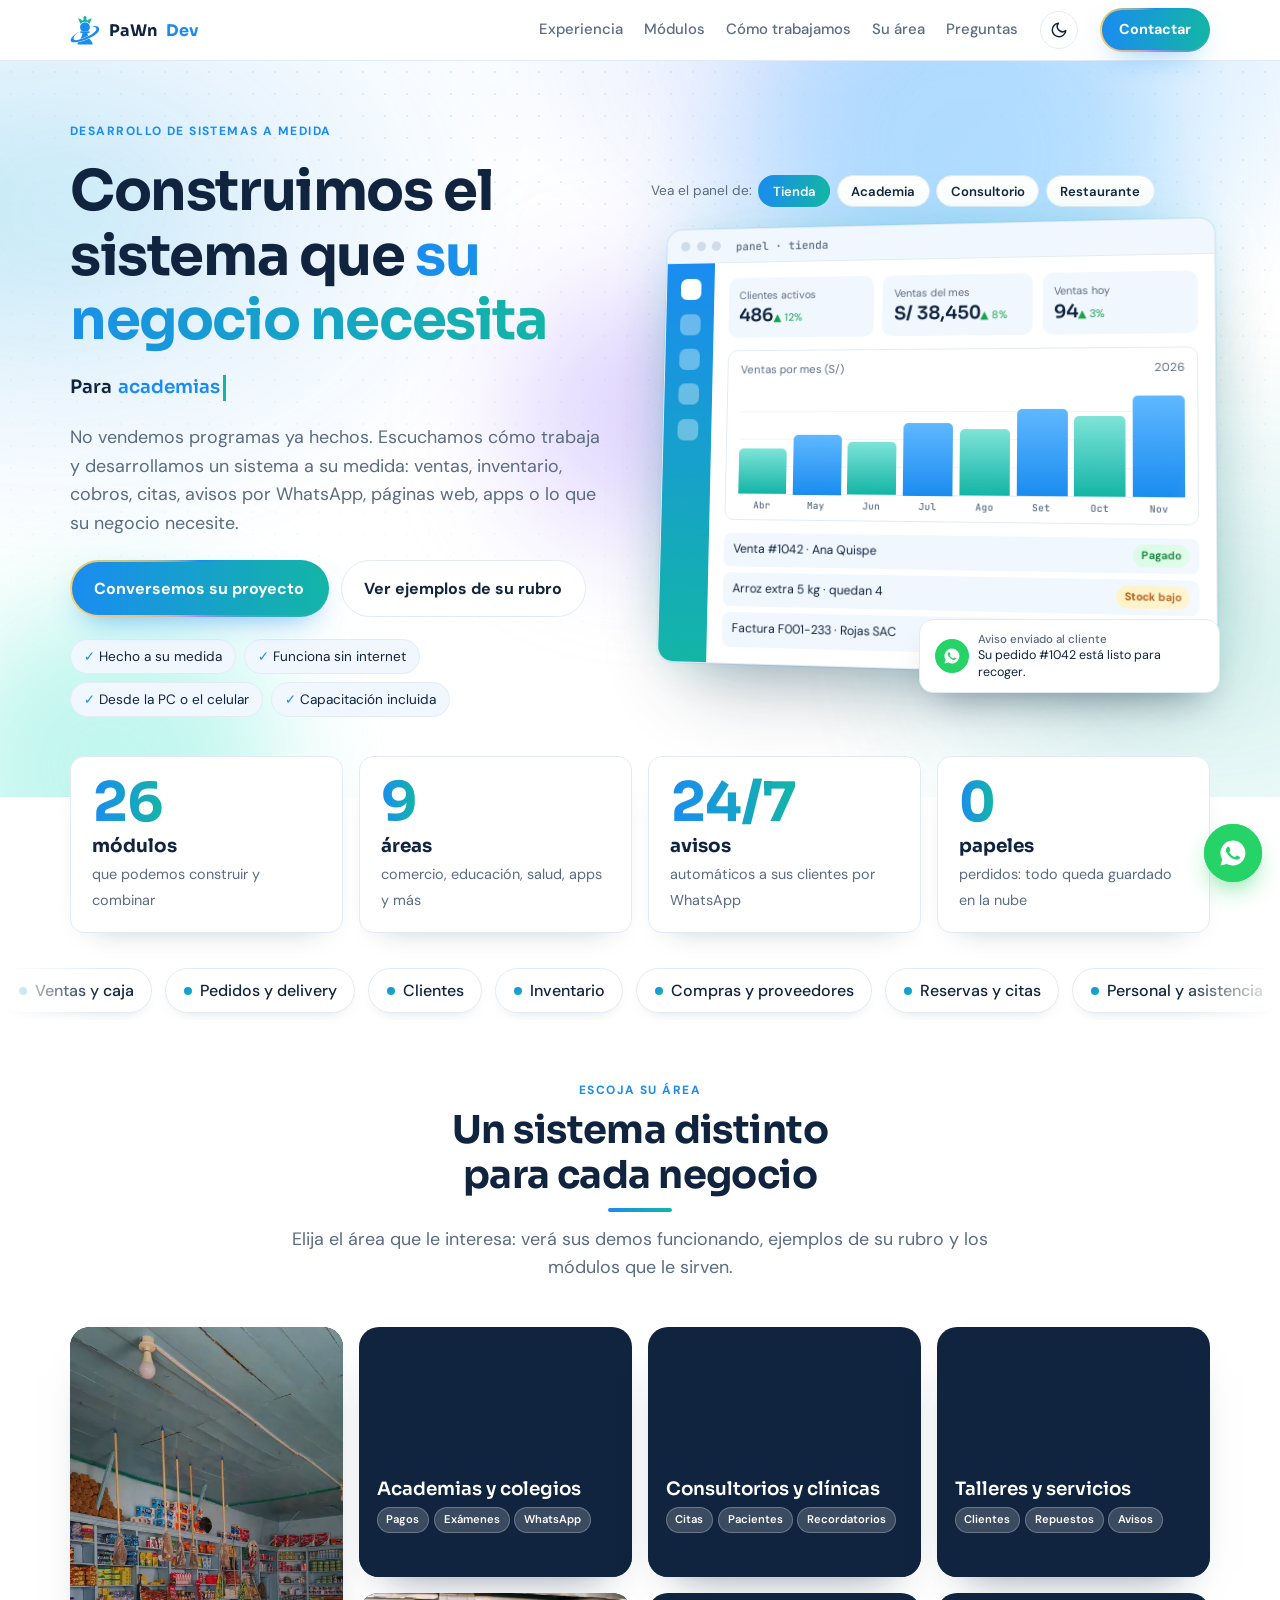
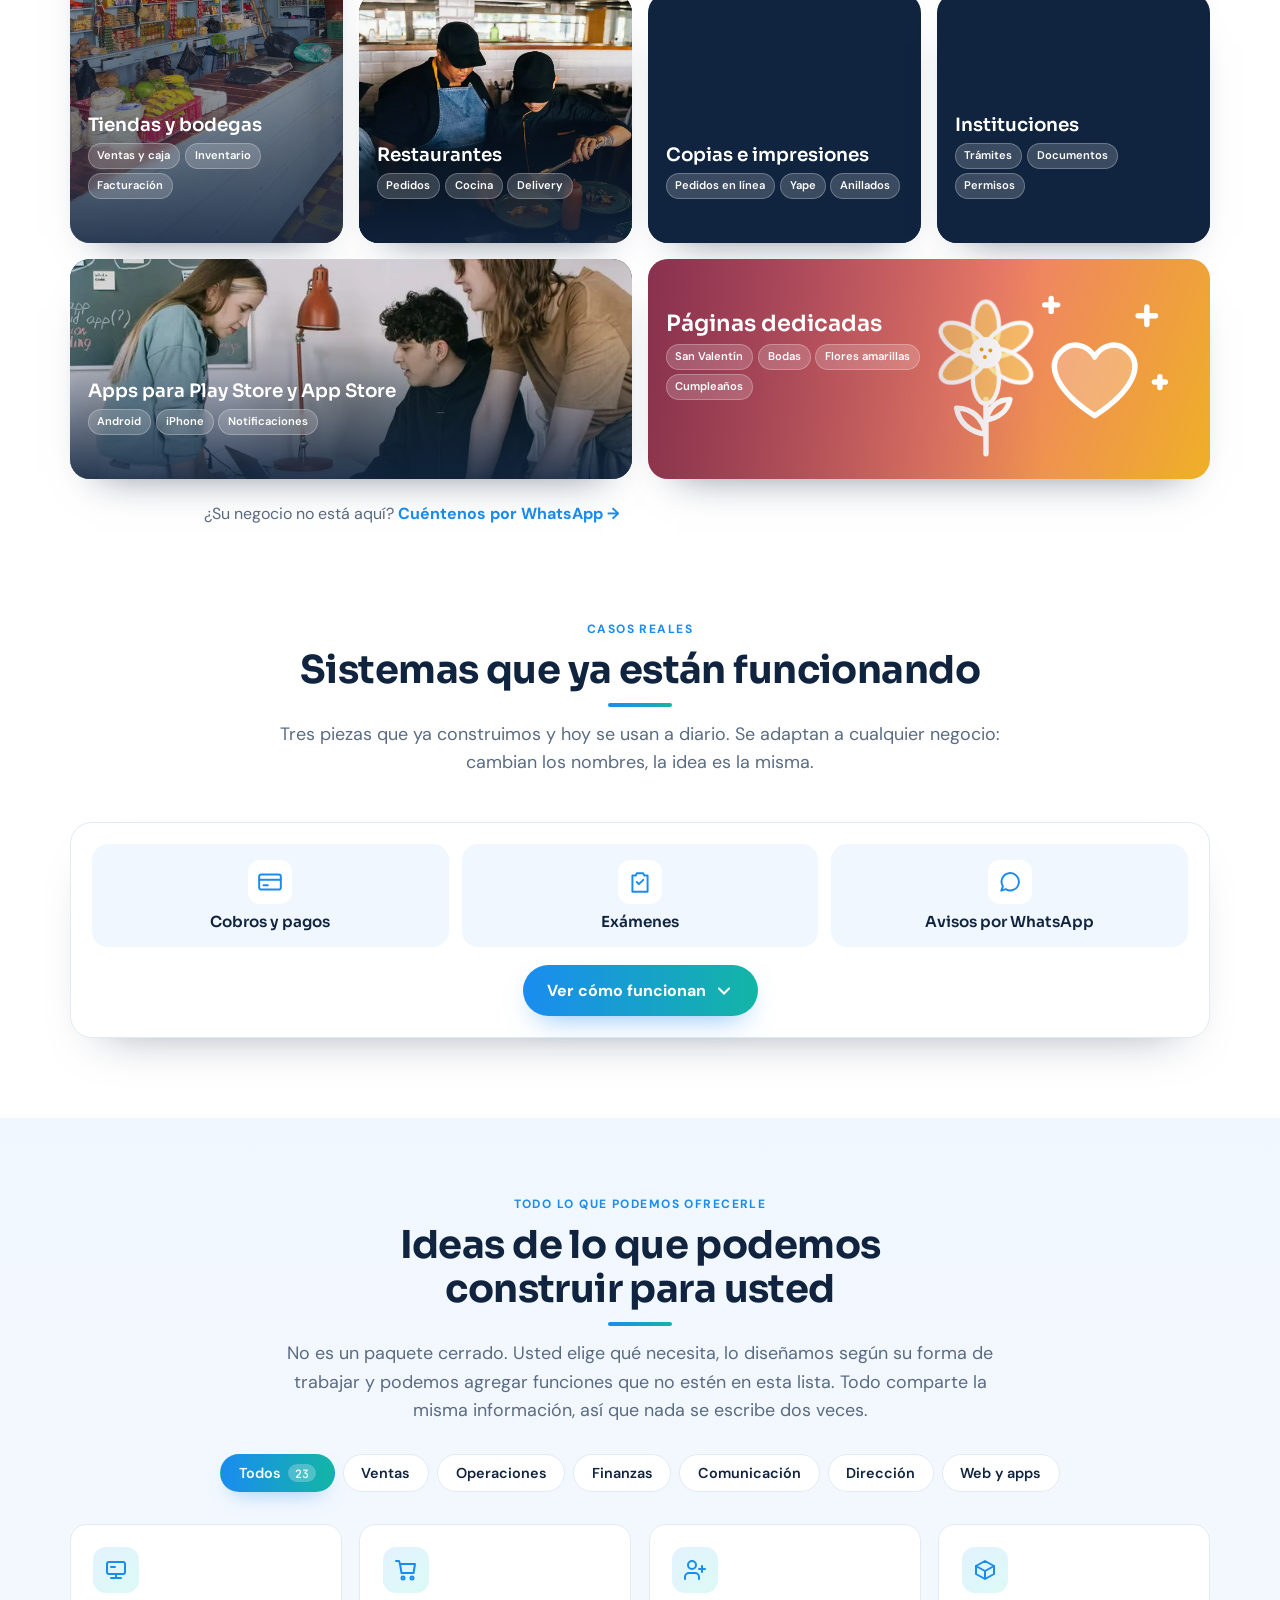
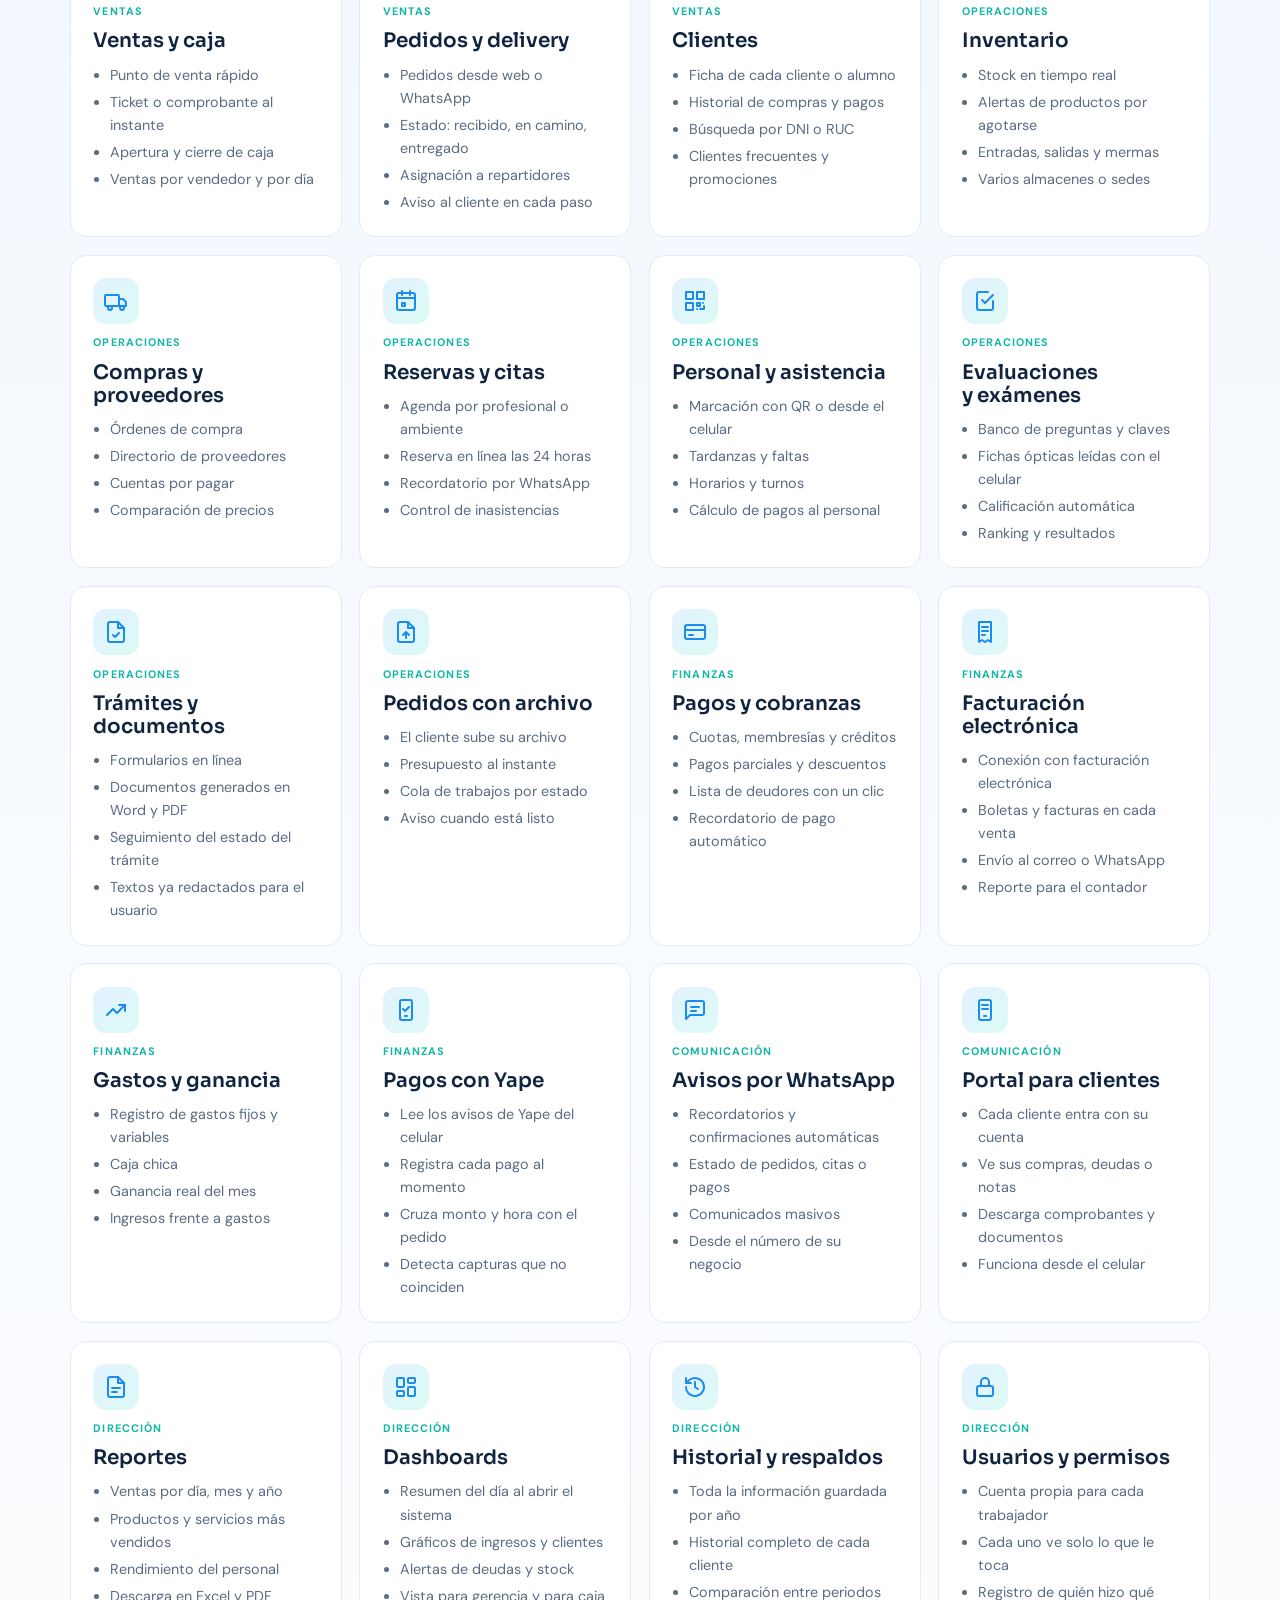
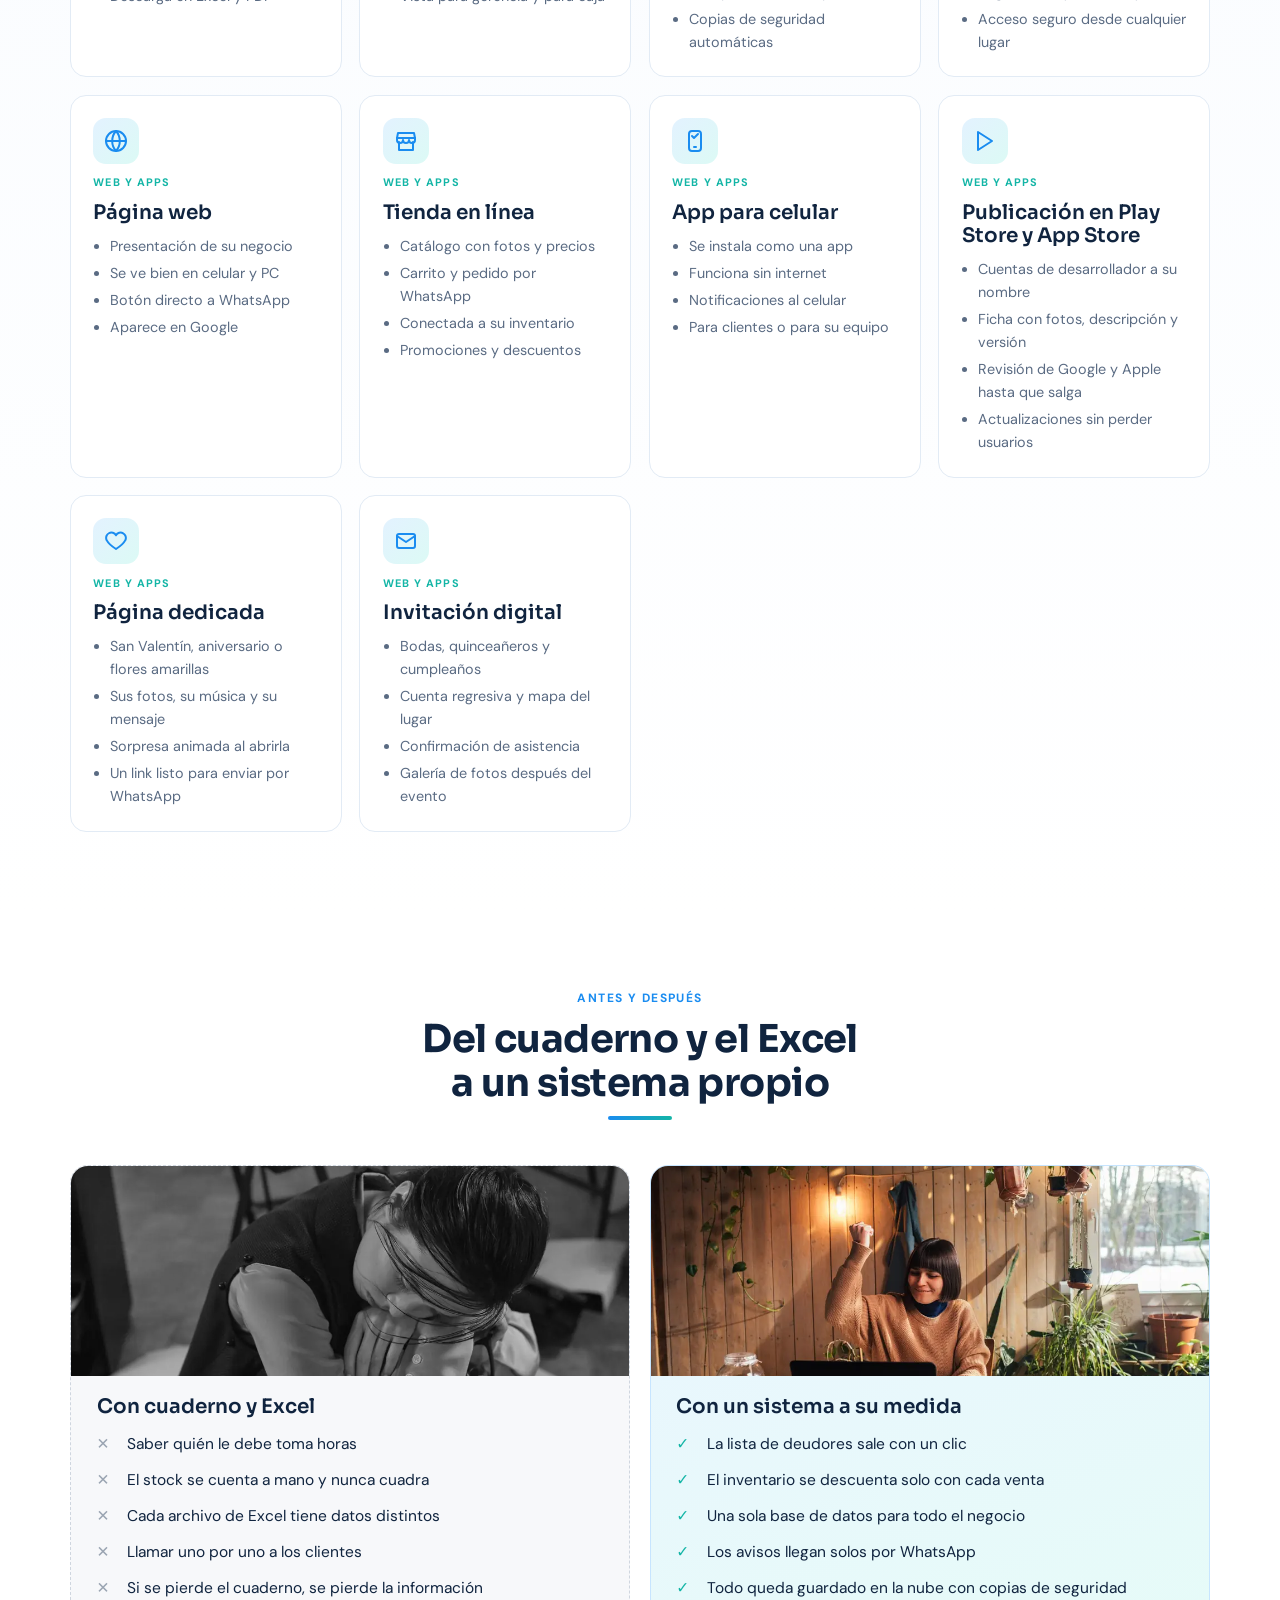
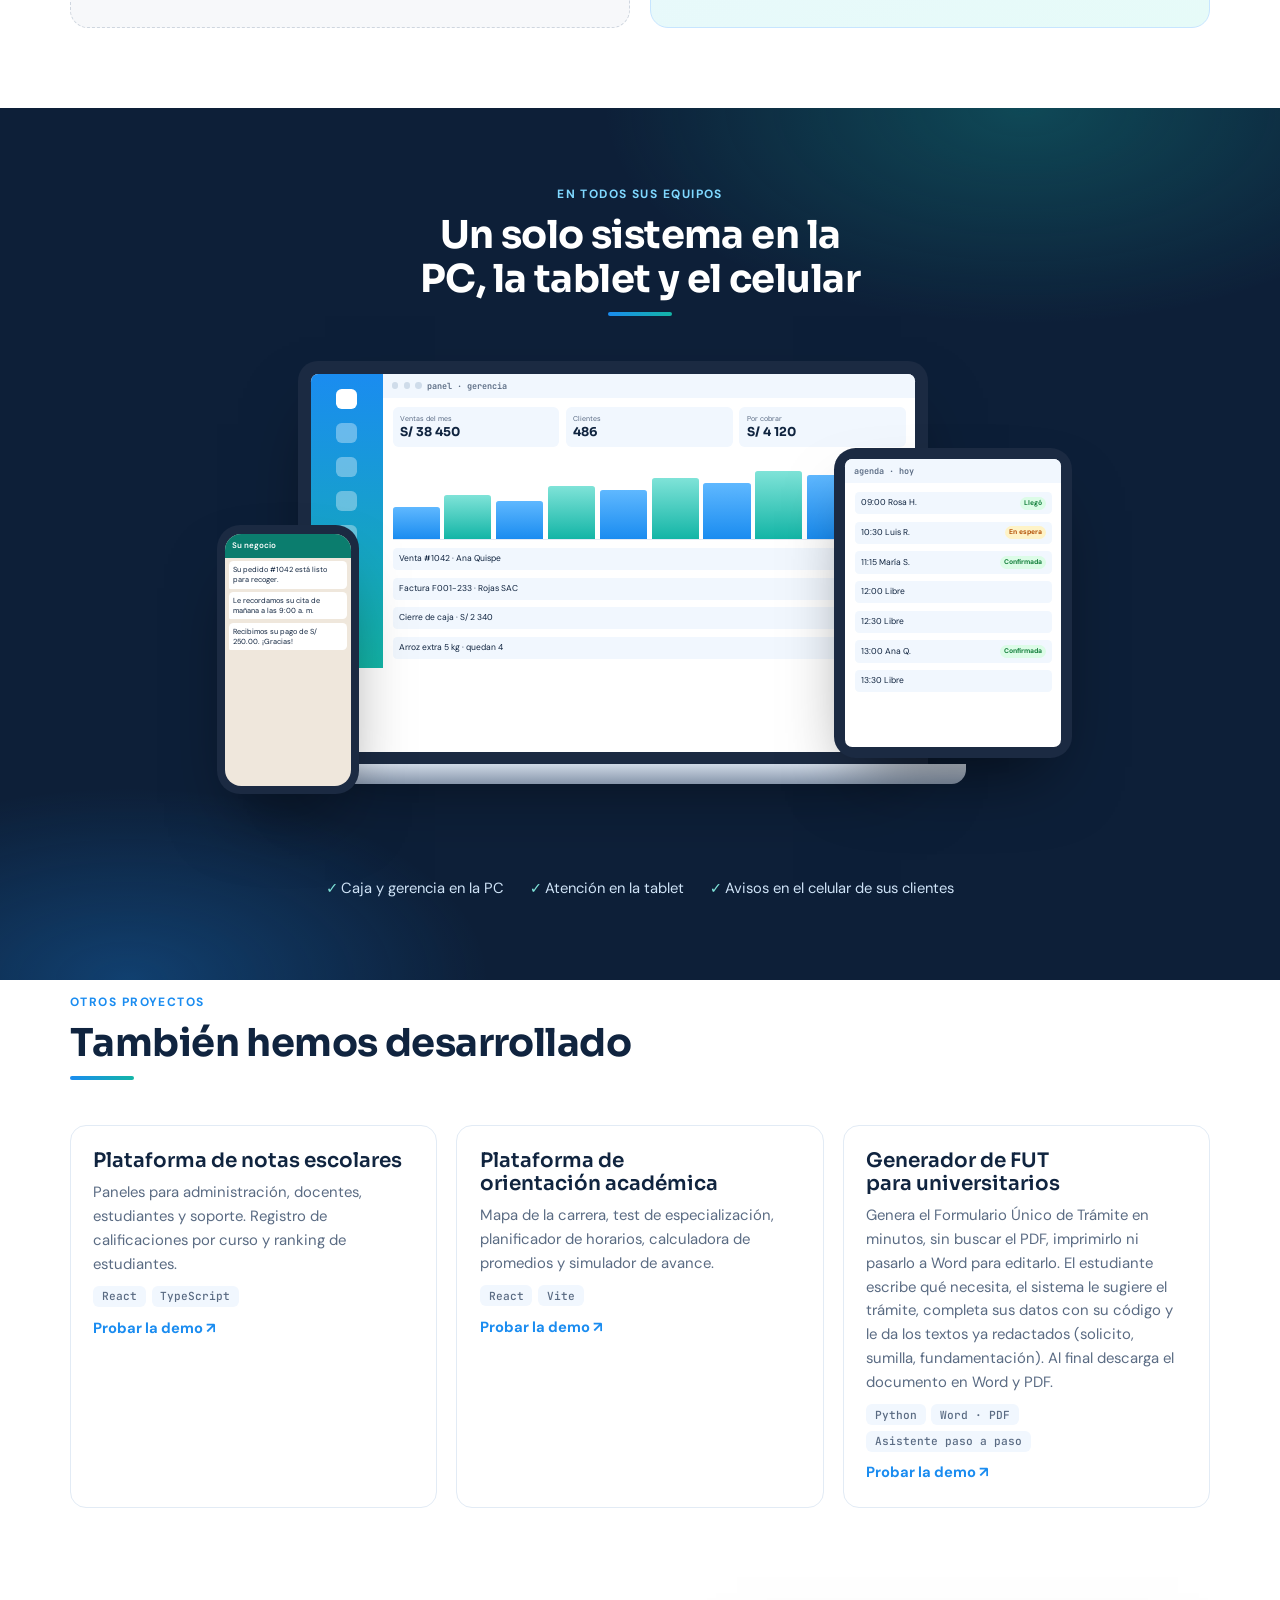
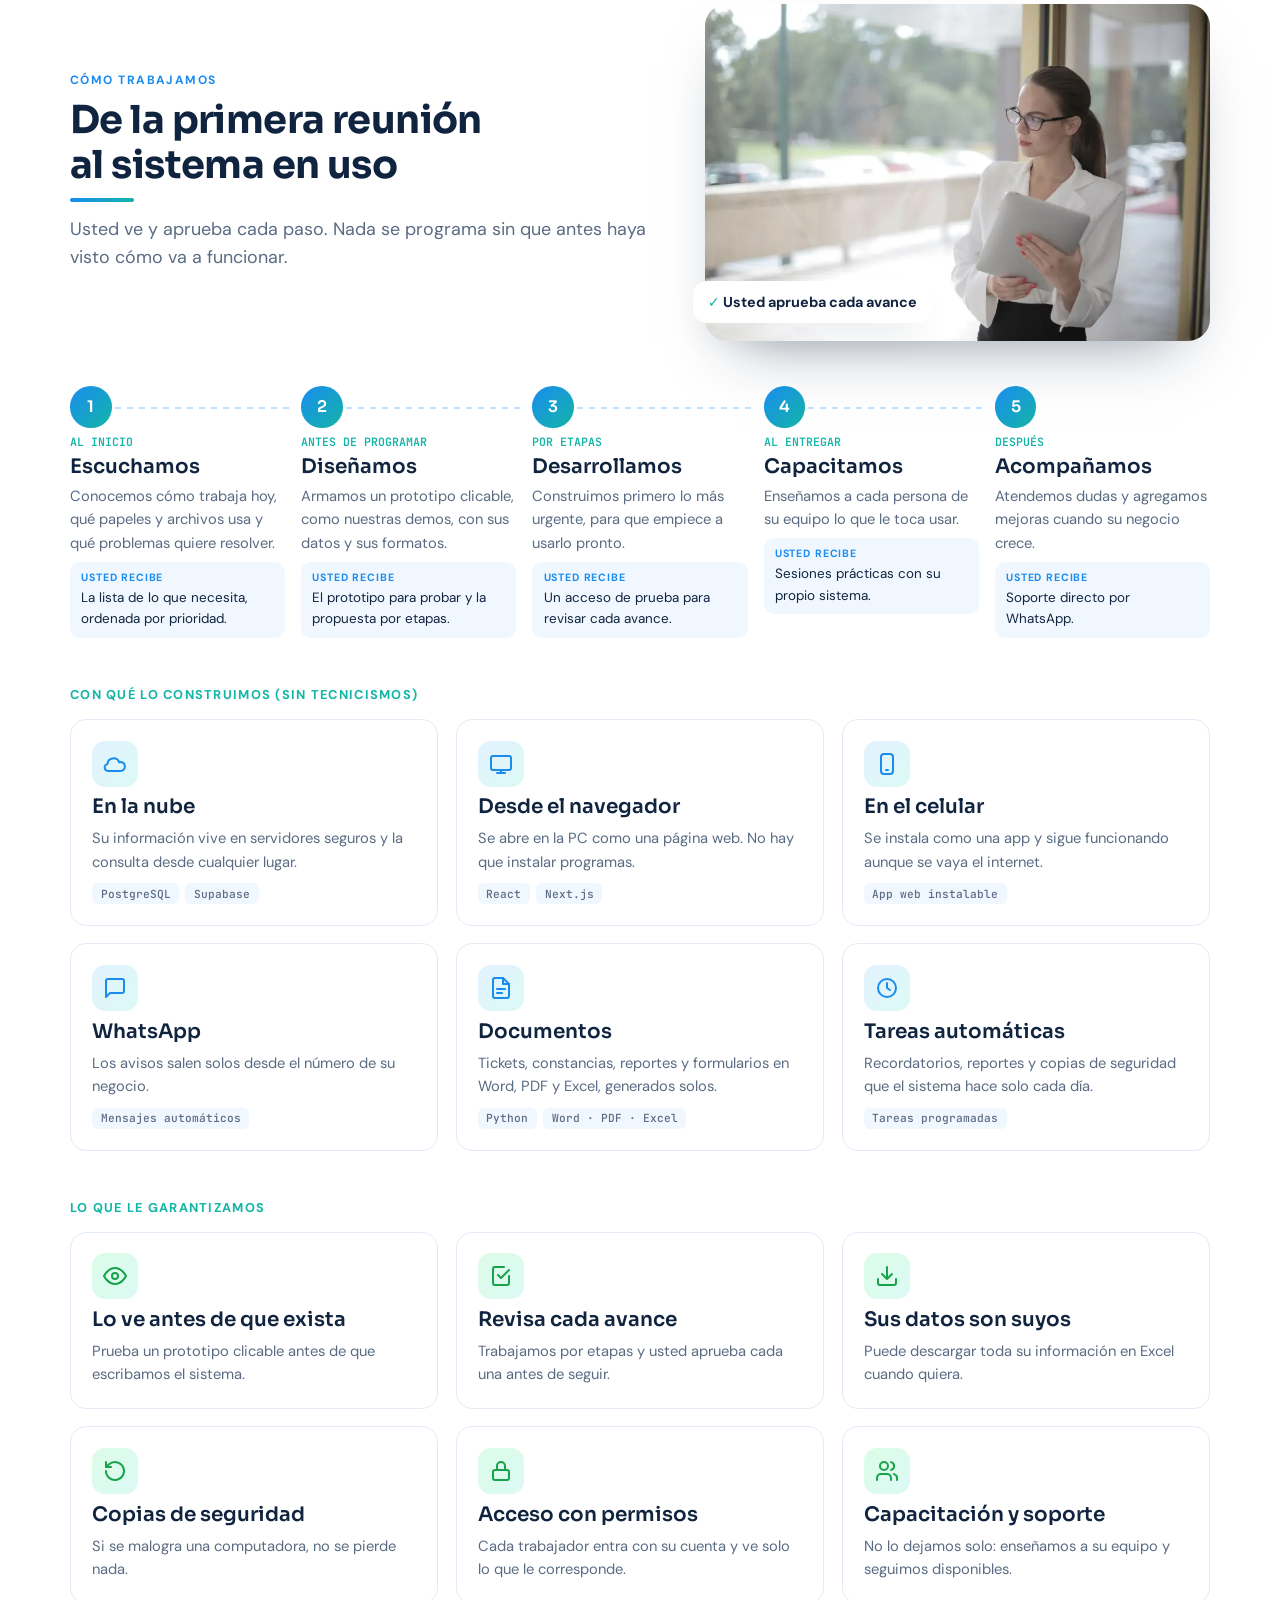
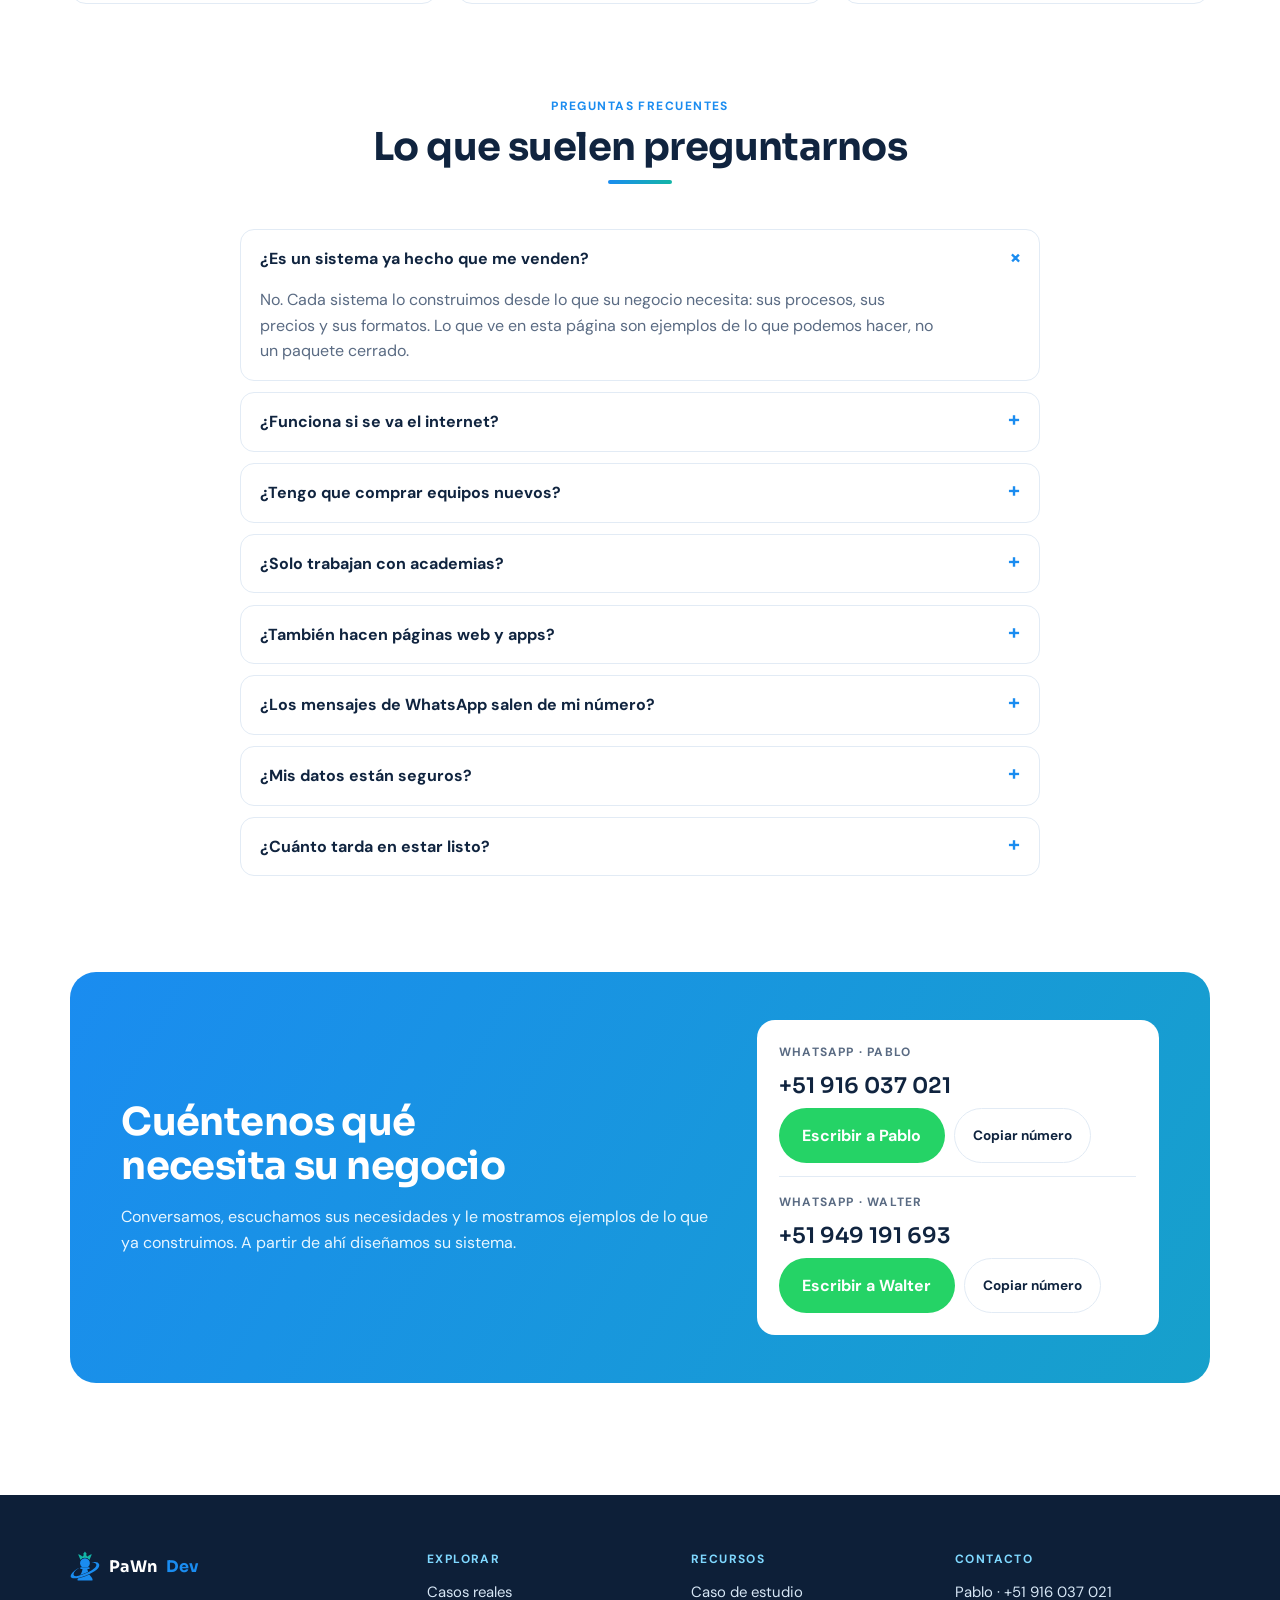
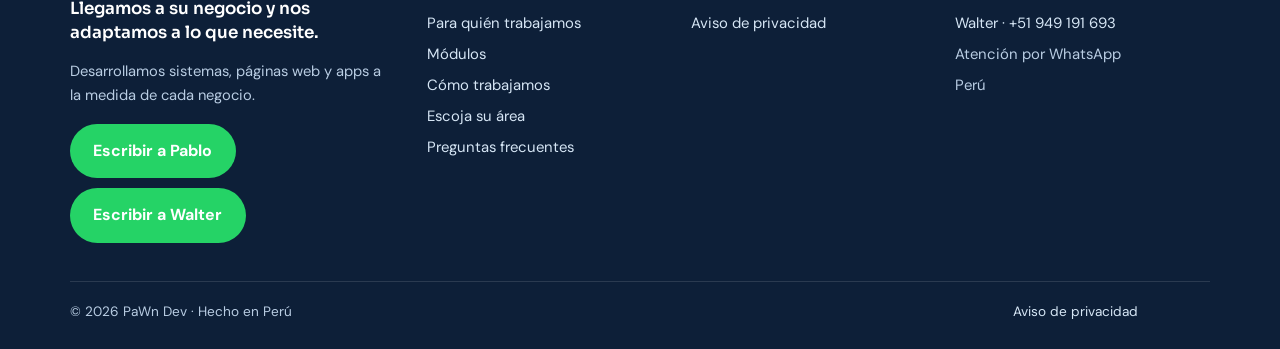
==== commit b8379d1e: "Efectos animados y casos reales plegados con maquetas más completas - fx.css/fx.js compartidos: intr" ====
--- a/index.html
+++ b/index.html
@@ -166,6 +166,111 @@
 @keyframes m2{0%,22%{opacity:0;transform:translateY(10px)}27%,94%{opacity:1;transform:none}100%{opacity:0}}
 @keyframes m3{0%,40%{opacity:0;transform:translateY(10px)}45%,94%{opacity:1;transform:none}100%{opacity:0}}
 @keyframes m4{0%,58%{opacity:0;transform:translateY(10px)}63%,94%{opacity:1;transform:none}100%{opacity:0}}
+/* casos reales plegados: el resumen es el botón */
+.casos-btn{list-style:none;cursor:pointer;display:grid;gap:1.1rem;justify-items:center;padding:1.3rem;border-radius:22px;background:var(--card);border:1px solid var(--line);box-shadow:0 24px 50px -34px rgba(16,36,63,.5);transition:border-color .25s,box-shadow .25s}
+.casos-btn::-webkit-details-marker{display:none}
+.casos{border:0;border-radius:0;background:none;padding:0}
+.casos-btn::after{content:none}
+.casos-btn{grid-template-columns:minmax(0,1fr);justify-content:stretch;font-weight:400}
+.casos p{padding-bottom:0}
+.casos-btn:hover{border-color:#bfe0ff;box-shadow:0 26px 50px -26px rgba(26,140,240,.5)}
+.cb-tiles{display:grid;grid-template-columns:repeat(3,minmax(0,1fr));gap:.8rem;width:100%}
+.cb-t{display:grid;justify-items:center;gap:.55rem;padding:1rem .6rem;border-radius:16px;background:var(--soft);font:600 .95rem var(--display);text-align:center}
+.cb-t svg{width:26px;height:26px;padding:9px;border-radius:12px;background:var(--card);fill:none;stroke:var(--sky);stroke-width:1.8;stroke-linecap:round;stroke-linejoin:round}
+.cb-go{display:inline-flex;align-items:center;gap:.5rem;padding:.8rem 1.5rem;border-radius:999px;color:#fff;font-weight:700;background:linear-gradient(90deg,var(--sky),var(--teal));box-shadow:0 12px 30px -14px rgba(26,140,240,.7)}
+.cb-go svg{width:20px;height:20px;fill:none;stroke:currentColor;stroke-width:2.5;stroke-linecap:round;transition:transform .35s}
+.cb-ocultar,.casos[open] .cb-ver,.casos[open] .cb-tiles{display:none}
+.casos[open] .cb-ocultar{display:inline}
+.casos[open] .cb-go svg{transform:rotate(180deg)}
+.casos[open] .casos-btn{background:none;border-color:transparent;box-shadow:none;padding:.4rem}
+.casos[open] .casos-body{animation:casos-abre .6s cubic-bezier(.2,.7,.2,1)}
+@keyframes casos-abre{from{opacity:0;transform:translateY(-14px)}}
+
+/* cobros: panel completo + boleta térmica */
+.pay-wrap{position:relative;padding-bottom:1.2rem}
+.pz{display:grid;grid-template-columns:92px minmax(0,1fr)}
+.pz-side{display:grid;align-content:start;gap:.15rem;padding:.7rem .45rem;background:#10243f;color:#9fb3cb;font-size:.66rem}
+.pz-side b{color:#fff;font:700 .7rem var(--display);padding:.15rem .4rem .6rem}
+.pz-side span{padding:.35rem .5rem;border-radius:7px}
+.pz-side .on{background:rgba(95,184,255,.2);color:#fff}
+.pz-main{min-width:0;display:grid;gap:.55rem;padding:.7rem}
+.pz-top{display:flex;gap:.5rem;align-items:center}
+.pz-search{flex:1;min-width:0;font-size:.68rem;color:var(--muted);border:1px solid var(--line);border-radius:8px;padding:.35rem .6rem;white-space:nowrap;overflow:hidden;text-overflow:ellipsis}
+.pz-search::before{content:"⌕ ";font-weight:700}
+.pz-btn{font-size:.66rem;font-weight:700;color:#fff;background:var(--sky);border-radius:8px;padding:.4rem .6rem;white-space:nowrap}
+.pz-kpis{display:grid;grid-template-columns:repeat(3,minmax(0,1fr));gap:.4rem}
+.pz-kpis div{background:var(--soft);border-radius:9px;padding:.4rem .55rem;display:grid}
+.pz-kpis small{font-size:.58rem;color:var(--muted)}
+.pz-kpis b{font:700 .84rem var(--display);font-variant-numeric:tabular-nums;white-space:nowrap}
+.pz-kpis .rojo{color:var(--bad)}
+.pz-tabs{display:flex;gap:.3rem;font-size:.6rem;overflow:hidden}
+.pz-tabs span{padding:.2rem .5rem;border-radius:99px;background:var(--soft);color:var(--muted);white-space:nowrap}
+.pz-tabs .on{background:var(--ink);color:#fff}
+.pz .pay table,.pay .pz table{font-size:.72rem}
+.pay .pz th{padding:.4rem .35rem;font-size:.6rem}
+.pay .pz td{padding:.4rem .35rem;white-space:nowrap}
+.pay .sum{padding:.2rem 0 0}
+.av{display:inline-grid;place-items:center;width:22px;height:22px;border-radius:50%;background:var(--c);color:#fff;font:700 .52rem var(--body);margin-right:.4rem;vertical-align:middle}
+.nm{display:inline-grid;vertical-align:middle;line-height:1.15}
+.nm small{font-size:.56rem;color:var(--muted)}
+.despues,.cobrado .antes{display:none}
+.cobrado .despues{display:inline}
+.cobrado .hl td{animation:none;background:#e9fbef;transition:background .4s}
+.meter i{transition:width .8s}
+.cobrado .meter i{width:79%}
+.ticket{position:absolute;right:-16px;bottom:-4px;z-index:2;width:150px;display:grid;gap:.12rem;padding:.7rem .7rem .9rem;background:#fffdf7;color:#2b2f36;font:500 .56rem/1.35 var(--mono);
+  box-shadow:0 22px 36px -16px rgba(16,36,63,.55);transform:translateY(-24px) rotate(3deg);opacity:0;clip-path:inset(0 0 100% 0);
+  transition:opacity .2s,transform .9s cubic-bezier(.2,.7,.2,1),clip-path .9s cubic-bezier(.2,.7,.2,1)}
+.cobrado .ticket{opacity:1;transform:rotate(3deg);clip-path:inset(0 0 -10px 0)}
+.ticket::after{content:"";position:absolute;left:0;right:0;bottom:-6px;height:6px;background:linear-gradient(-45deg,transparent 4px,#fffdf7 0) 0 0/8px 6px,linear-gradient(45deg,transparent 4px,#fffdf7 0) 0 0/8px 6px}
+.ticket b{text-align:center;font-size:.7rem}
+.ticket small{text-align:center;color:#7b8593}
+.ticket span{display:flex;justify-content:space-between;gap:.4rem}
+.ticket i{font-style:normal;color:#7b8593}
+.ticket hr{border:0;border-top:1px dashed #b9c0ca;margin:.25rem 0;width:100%}
+.ticket .tt{font-weight:700;font-size:.66rem}
+.ticket .bc{height:18px;margin-top:.3rem;background:repeating-linear-gradient(90deg,#2b2f36 0 1px,transparent 1px 3px,#2b2f36 3px 5px,transparent 5px 6px)}
+
+/* exámenes: barra superior, cámara que escanea y barras del ranking */
+.ex-top{display:flex;gap:.4rem;align-items:center;padding:.7rem 1rem 0;font-size:.7rem;font-weight:700;flex-wrap:wrap}
+.ex-top>span:first-child{margin-right:auto}
+.ex-chip{font-size:.58rem;padding:.15rem .5rem;border-radius:99px;background:var(--soft);color:var(--muted);font-weight:600}
+.ex-chip.ok{background:#dcfce7;color:#15803d}
+.ex-btn{font-size:.58rem;color:#fff;background:var(--ok);padding:.25rem .55rem;border-radius:7px}
+.q em{float:right;font-style:normal;font-size:.52rem;color:var(--teal);font-weight:700;margin-left:.3rem}
+.cam{position:relative;background:var(--card);border-radius:8px;padding:.35rem;border:1px solid var(--line);overflow:hidden}
+.cam small{display:block;font-size:.54rem;color:var(--bad);font-weight:700;margin-bottom:.25rem}
+.cam::after{content:"";position:absolute;left:0;right:0;top:22%;height:2px;background:var(--teal);box-shadow:0 0 10px 2px rgba(19,181,166,.6);animation:escanea 2.2s ease-in-out infinite alternate}
+@keyframes escanea{to{top:96%}}
+.rk{position:relative;overflow:hidden}
+.rk u{position:absolute;left:0;bottom:0;height:2px;width:var(--w);background:linear-gradient(90deg,var(--sky),var(--teal))}
+.ex-prom{display:flex;justify-content:space-between;font-size:.62rem;color:var(--muted);padding:.2rem .4rem}
+.ex-prom b{color:var(--ink);font-family:var(--mono)}
+
+/* whatsapp: barra de estado, fondo con trama, adjunto, respuesta y caja de texto */
+.wastatus{display:flex;justify-content:space-between;padding:.4rem 1.1rem .1rem;background:#0b7d6e;color:#fff;font-size:.6rem}
+.wahead{padding-top:.5rem}
+.wahead i{display:grid;place-items:center;color:#fff;font:700 .6rem var(--body)}
+.wa-back{font-size:1.4rem;line-height:1;margin-right:-.2rem}
+.wa-ok{display:inline-grid;place-items:center;width:13px;height:13px;border-radius:50%;background:var(--wa);font-size:.5rem;vertical-align:middle}
+.screen .chat{min-height:300px;background-image:radial-gradient(rgba(11,125,110,.08) 1px,transparent 1px);background-size:14px 14px}
+.wa-dia{justify-self:center;font-size:.56rem;font-weight:700;color:#54656f;background:#fff;padding:.15rem .6rem;border-radius:7px;box-shadow:0 1px 1px rgba(0,0,0,.06)}
+.wa-doc{display:grid;grid-template-columns:auto 1fr;column-gap:.45rem;align-items:center;margin-top:.4rem;padding:.4rem .5rem;border-radius:8px;background:#f2f5f7;font-size:.64rem;font-weight:600}
+.wa-doc b{grid-row:span 2;background:var(--bad);color:#fff;font-size:.5rem;padding:.4rem .3rem;border-radius:4px}
+.wa-doc small{font-size:.55rem;color:#8a96a3;font-weight:400}
+.msg.mine{justify-self:end;background:#d9fdd3;border-radius:10px 10px 2px 10px}
+.wa-tick{color:#53bdeb;letter-spacing:-.25em;margin-left:.2rem}
+.wa-input{display:flex;gap:.4rem;align-items:center;padding:.45rem .55rem .65rem;background:#efe7dc}
+.wa-input span{flex:1;background:#fff;border-radius:99px;padding:.4rem .8rem;font-size:.66rem;color:#8a96a3}
+.wa-input i{width:30px;height:30px;border-radius:50%;background:#0b7d6e url("data:image/svg+xml,%3Csvg xmlns='http://www.w3.org/2000/svg' viewBox='0 0 24 24' fill='%23fff'%3E%3Crect x='9' y='3' width='6' height='12' rx='3'/%3E%3Cpath d='M6 11a6 6 0 0 0 12 0h-2a4 4 0 0 1-8 0zM11 18h2v3h-2z'/%3E%3C/svg%3E") center/15px no-repeat}
+
+@media (max-width:620px){
+  .cb-tiles{grid-template-columns:1fr}
+  .cb-t{grid-template-columns:auto 1fr;justify-items:start;align-items:center;text-align:left;padding:.6rem .8rem}
+  .pz{grid-template-columns:1fr}.pz-side{display:none}
+  .pay .pz th:nth-child(4),.pay .pz td:nth-child(4){display:none}
+  .ticket{right:-4px;width:128px}
+}
 
 /* MÓDULOS */
 .mods-sec{background:linear-gradient(180deg,var(--soft),var(--card))}
@@ -499,6 +604,7 @@
 [data-theme="dark"] .fe.g .ic{background:rgba(22,163,74,.16)}
 </style>
 <script>/* tema: el guardado manda; si no hay, el del sistema */(function(){var d=document.documentElement,m=matchMedia('(prefers-color-scheme: dark)'),g;try{g=localStorage.getItem('tema')}catch(e){}d.dataset.theme=g||(m.matches?'dark':'light');if(!g&&m.addEventListener)m.addEventListener('change',function(e){d.dataset.theme=e.matches?'dark':'light'});document.addEventListener('click',function(e){if(!e.target.closest('.tema'))return;var t=d.dataset.theme==='dark'?'light':'dark';d.dataset.theme=t;try{localStorage.setItem('tema',t)}catch(_){}})})();</script>
+<link rel="stylesheet" href="fx.css"><script src="fx.js"></script>
 </head>
 <body>
 
@@ -613,9 +719,21 @@
     <div class="head center rv">
       <span class="eyebrow">Casos reales</span>
       <h2>Sistemas que ya están funcionando</h2>
-      <p class="lead">Estas son tres piezas que ya construimos para instituciones educativas y que hoy se usan a diario. Las mismas soluciones se adaptan a cualquier negocio: cambian los nombres, la idea es la misma.</p>
-    </div>
-
+      <p class="lead">Tres piezas que ya construimos y hoy se usan a diario. Se adaptan a cualquier negocio: cambian los nombres, la idea es la misma.</p>
+    </div>
+
+    <!-- plegado: el resumen es el botón; adentro van las tres pantallas -->
+    <details class="casos">
+      <summary class="casos-btn rv">
+        <span class="cb-tiles" aria-hidden="true">
+          <span class="cb-t"><svg viewBox="0 0 24 24"><rect x="2" y="5" width="20" height="14" rx="2"/><path d="M2 10h20M6 15h4"/></svg>Cobros y pagos</span>
+          <span class="cb-t"><svg viewBox="0 0 24 24"><path d="M9 4h6l1 2h3v15H5V6h3z"/><path d="M9 12l2 2 4-4"/></svg>Exámenes</span>
+          <span class="cb-t"><svg viewBox="0 0 24 24"><path d="M4 20l1.4-4A8 8 0 1 1 8 18.6z"/></svg>Avisos por WhatsApp</span>
+        </span>
+        <span class="cb-go"><span class="cb-ver">Ver cómo funcionan</span><span class="cb-ocultar">Ocultar</span><svg viewBox="0 0 24 24" aria-hidden="true"><path d="M6 9l6 6 6-6"/></svg></span>
+      </summary>
+
+      <div class="casos-body">
     <!-- Pagos -->
     <div class="pillar">
       <div class="txt rv">
@@ -625,19 +743,41 @@
         <ul class="ticks"><li>Cuotas, pagos parciales, descuentos y becas</li><li>Ticket impreso en impresora térmica por cada pago</li><li>Lista de morosos con un clic y recordatorio por WhatsApp</li><li>Cierre de caja diario y mensual</li></ul>
         <a class="demo-link" href="demos.html?a=academias#cobros" target="_blank" rel="noopener">Probar cómo funciona ↗</a>
       </div>
-      <div class="app pay rv d1" role="img" aria-label="Pantalla simulada de control de pagos">
+      <div class="pay-wrap rv d1" id="payWrap">
+      <div class="app pay" role="img" aria-label="Pantalla simulada de control de pagos: se registra un pago, sale la boleta y la deuda se actualiza">
         <div class="bar"><i></i><i></i><i></i><span>pagos · ciclo 2026-II</span></div>
-        <div class="scroll"><table>
-          <thead><tr><th>Alumno</th><th>Cuota</th><th>Monto</th><th>Estado</th></tr></thead>
-          <tbody>
-            <tr><td>Ana Quispe</td><td>3 de 4</td><td>S/ 250.00</td><td><span class="pill ok">Pagado</span></td></tr>
-            <tr class="hl"><td>Luis Rojas</td><td>3 de 4</td><td>S/ 250.00</td><td><span class="pill warn">Vence hoy</span></td></tr>
-            <tr><td>María Soto</td><td>2 de 4</td><td>S/ 125.00</td><td><span class="pill ok">Parcial</span></td></tr>
-            <tr><td>Diego Ramos</td><td>2 de 4</td><td>S/ 250.00</td><td><span class="pill bad">Atrasado</span></td></tr>
-            <tr><td>Rosa Huamán</td><td>3 de 4</td><td>S/ 200.00</td><td><span class="pill ok">Beca 20%</span></td></tr>
-          </tbody>
-        </table></div>
-        <div class="sum"><span>Cobrado del ciclo: <b>78%</b></span><div class="meter"><i></i></div><span>S/ 38 450 de S/ 49 300</span></div>
+        <div class="pz">
+          <aside class="pz-side" aria-hidden="true"><b>◆ Academia</b><span>Inicio</span><span>Alumnos</span><span class="on">Pagos</span><span>Exámenes</span><span>Avisos</span><span>Caja</span><span>Reportes</span></aside>
+          <div class="pz-main">
+            <div class="pz-top"><span class="pz-search">Buscar alumno o código…</span><span class="pz-btn">+ Registrar pago</span></div>
+            <div class="pz-kpis">
+              <div><small>Cobrado hoy</small><b><span class="antes">S/ 1 850</span><span class="despues">S/ 2 100</span></b></div>
+              <div><small>Por cobrar</small><b><span class="antes">S/ 10 850</span><span class="despues">S/ 10 600</span></b></div>
+              <div><small>Atrasados</small><b class="rojo">23</b></div>
+            </div>
+            <div class="pz-tabs"><span class="on">Todos 180</span><span>Al día 141</span><span>Vencen hoy 16</span><span>Atrasados 23</span></div>
+            <div class="scroll"><table>
+              <thead><tr><th>Alumno</th><th>Cuota</th><th>Monto</th><th>Último pago</th><th>Estado</th></tr></thead>
+              <tbody>
+                <tr><td><span class="av" style="--c:#1a8cf0">AQ</span><span class="nm">Ana Quispe<small>A-2 · Ingenierías</small></span></td><td>3 de 4</td><td>S/ 250.00</td><td>14/11</td><td><span class="pill ok">Pagado</span></td></tr>
+                <tr class="hl"><td><span class="av" style="--c:#f59e0b">LR</span><span class="nm">Luis Rojas<small>A-1 · Medicina</small></span></td><td>3 de 4</td><td>S/ 250.00</td><td><span class="antes">15/10</span><span class="despues">Hoy</span></td><td><span class="pill warn antes">Vence hoy</span><span class="pill ok despues">Pagado</span></td></tr>
+                <tr><td><span class="av" style="--c:#13b5a6">MS</span><span class="nm">María Soto<small>B-1 · Letras</small></span></td><td>2 de 4</td><td>S/ 125.00</td><td>02/11</td><td><span class="pill ok">Parcial</span></td></tr>
+                <tr><td><span class="av" style="--c:#e2475b">DR</span><span class="nm">Diego Ramos<small>A-2 · Ingenierías</small></span></td><td>2 de 4</td><td>S/ 250.00</td><td>28/09</td><td><span class="pill bad">Atrasado</span></td></tr>
+                <tr><td><span class="av" style="--c:#8b5cf6">RH</span><span class="nm">Rosa Huamán<small>B-2 · Medicina</small></span></td><td>3 de 4</td><td>S/ 200.00</td><td>10/11</td><td><span class="pill ok">Beca 20%</span></td></tr>
+              </tbody>
+            </table></div>
+            <div class="sum"><span>Cobrado del ciclo: <b><span class="antes">78%</span><span class="despues">79%</span></b></span><div class="meter"><i></i></div><span>S/ <span class="antes">38 450</span><span class="despues">38 700</span> de S/ 49 300</span></div>
+          </div>
+        </div>
+      </div>
+      <!-- boleta que sale de la impresora térmica -->
+      <div class="ticket" aria-hidden="true">
+        <b>ACADEMIA</b><small>Boleta B001-00842</small>
+        <hr><span><i>Alumno</i>Luis Rojas</span><span><i>Concepto</i>Cuota 3 de 4</span><span><i>Pago</i>Yape</span>
+        <hr><span class="tt"><i>Total</i>S/ 250.00</span><span><i>Saldo</i>S/ 250.00</span>
+        <small class="gr">¡Gracias! · 23/11 10:42</small>
+        <span class="bc"></span>
+      </div>
       </div>
     </div>
 
@@ -652,28 +792,31 @@
       </div>
       <div class="app rv d1" role="img" aria-label="Pantalla simulada del flujo de examen: creación, calificación de ficha óptica y ranking">
         <div class="bar"><i></i><i></i><i></i><span>exámenes · simulacro 3</span></div>
+        <div class="ex-top" aria-hidden="true"><span>Simulacro 3 · Área B</span><span class="ex-chip">180 fichas</span><span class="ex-chip ok">162 leídas</span><span class="ex-btn">Exportar Excel</span></div>
         <div class="exam">
           <div>
             <h4><span>1</span>Creación</h4>
-            <div class="q"><b>P1.</b> Si 3x − 5 = 16, x =</div>
-            <div class="q"><b>P2.</b> Sinónimo de «efímero»</div>
-            <div class="q"><b>P3.</b> Unidad de la fuerza (SI)</div>
+            <div class="q"><b>P1.</b> Si 3x − 5 = 16, x =<em>Mat.</em></div>
+            <div class="q"><b>P2.</b> Sinónimo de «efímero»<em>R. V.</em></div>
+            <div class="q"><b>P3.</b> Unidad de la fuerza (SI)<em>Fís.</em></div>
+            <div class="q"><b>P4.</b> Capital del Perú en 1535<em>Hist.</em></div>
             <div class="q"><b>Clave B:</b> C A D B E …</div>
           </div>
           <div>
             <h4><span>2</span>Evaluación</h4>
-            <div class="omr" id="omr"></div>
+            <div class="cam"><small>● Cámara · ficha 0137</small><div class="omr" id="omr"></div></div>
             <div class="score" id="score">Leyendo…</div>
           </div>
           <div>
             <h4><span>3</span>Resultados</h4>
             <div class="rank">
-              <div class="rk"><b>1</b><span>Rosa H.</span><i>1 412.6</i></div>
-              <div class="rk"><b>2</b><span>Ana Q.</span><i>1 380.2</i></div>
-              <div class="rk"><b>3</b><span>Luis R.</span><i>1 351.9</i></div>
-              <div class="rk"><b>4</b><span>María S.</span><i>1 298.4</i></div>
-              <div class="rk"><b>5</b><span>Diego R.</span><i>1 245.3</i></div>
+              <div class="rk"><b>1</b><span>Rosa H.</span><i>1 412.6</i><u style="--w:100%"></u></div>
+              <div class="rk"><b>2</b><span>Ana Q.</span><i>1 380.2</i><u style="--w:93%"></u></div>
+              <div class="rk"><b>3</b><span>Luis R.</span><i>1 351.9</i><u style="--w:87%"></u></div>
+              <div class="rk"><b>4</b><span>María S.</span><i>1 298.4</i><u style="--w:76%"></u></div>
+              <div class="rk"><b>5</b><span>Diego R.</span><i>1 245.3</i><u style="--w:65%"></u></div>
             </div>
+            <div class="ex-prom"><span>Promedio</span><b>982.4</b></div>
           </div>
         </div>
       </div>
@@ -691,18 +834,23 @@
       <div class="rv d1">
         <div class="phone" role="img" aria-label="Celular simulado recibiendo avisos de la academia por WhatsApp">
           <div class="screen">
-            <div class="wahead"><i></i><div>Academia<small>en línea</small></div></div>
+            <div class="wastatus" aria-hidden="true"><b>9:41</b><span>▂▄▆ 4G ▮</span></div>
+            <div class="wahead"><span class="wa-back" aria-hidden="true">‹</span><i>AC</i><div>Academia <span class="wa-ok" aria-hidden="true">✓</span><small>Cuenta de empresa</small></div></div>
             <div class="chat">
-              <div class="msg m1">Buenos días, Sra. Ramos. Le recordamos que la <strong>cuota 2</strong> de Diego (S/ 250.00) vence el 15/11.<time>08:00</time></div>
+              <span class="wa-dia">HOY</span>
+              <div class="msg m1">Buenos días, Sra. Ramos. Le recordamos que la <strong>cuota 2</strong> de Diego (S/ 250.00) vence el 15/11.<span class="wa-doc"><b>PDF</b>Estado_de_cuenta.pdf<small>1 página · 48 kB</small></span><time>08:00</time></div>
               <div class="msg m2">Diego registró <strong>tardanza</strong> hoy a las 8:12 a. m.<time>08:13</time></div>
               <div class="msg m3">Resultados del <strong>Simulacro 3</strong>: Diego obtuvo 1 245.3 pts, puesto 12 de 180 en el Área B.<time>18:30</time></div>
-              <div class="msg m4">Comunicado: el sábado 22/11 habrá clase de reforzamiento de 9 a 12 h.<time>19:00</time></div>
+              <div class="msg mine m4">Gracias, ya pagué por Yape 🙏<time>19:02 <span class="wa-tick">✓✓</span></time></div>
             </div>
+            <div class="wa-input" aria-hidden="true"><span>Mensaje</span><i></i></div>
           </div>
         </div>
       </div>
     </div>
     <p class="note">Pantallas simuladas con datos de ejemplo. <a class="demo-link" href="caso-academia.html">Leer el caso completo →</a></p>
+      </div>
+    </details>
   </div>
 </section>
 
@@ -981,6 +1129,10 @@
   setInterval(()=>{n=n>key.length+5?0:n+1;paint(Math.min(n,key.length))},550);
 }
 
+// cobro de ejemplo: se registra el pago de Luis, sale la boleta y la deuda baja (y vuelve a empezar)
+const pw=document.getElementById('payWrap');
+if(still) pw.classList.add('cobrado'); else setInterval(()=>pw.classList.toggle('cobrado'),3500);
+
 // barra de progreso
 const prog=document.getElementById('prog');
 addEventListener('scroll',()=>{const h=document.documentElement;prog.style.setProperty('--p',h.scrollTop/((h.scrollHeight-h.clientHeight)||1))},{passive:true});
--- a/fx.css
+++ b/fx.css
@@ -0,0 +1,81 @@
+/* Efectos compartidos por las 5 páginas (intro del logo, hero con luz, scroll, tarjetas y botones).
+   Va enlazado al final del <head> para ganarle a las reglas de cada página. */
+
+/* transición suave al pasar de una página a otra (Chrome/Edge; los demás cambian normal) */
+@media (prefers-reduced-motion:no-preference){@view-transition{navigation:auto}}
+
+/* ---------- intro: el peón aparece, la órbita gira y la corona cae ---------- */
+html.fx-intro body{visibility:hidden}
+.fx-cap{visibility:visible;position:fixed;inset:0;z-index:9999;display:grid;place-content:center;justify-items:center;gap:1.1rem;
+  background:radial-gradient(600px circle at 50% 45%,var(--glow1,#dff0ff),transparent 70%),var(--bg,#fff);
+  clip-path:circle(150% at 50% 45%);transition:clip-path .7s cubic-bezier(.7,0,.2,1)}
+.fx-cap.fx-out{clip-path:circle(0% at 50% 45%)}
+.fx-cap svg,.fx-cap img{width:min(150px,38vw);height:auto;overflow:visible}
+.fx-cap svg *{transform-box:fill-box;transform-origin:center}
+.fx-cap .peon{animation:fx-sube .55s cubic-bezier(.2,.8,.2,1) both}
+.fx-cap .orbita{animation:fx-orb .8s .15s cubic-bezier(.2,.8,.2,1) both}
+.fx-cap .corona{animation:fx-cae .6s .6s cubic-bezier(.3,1.6,.5,1) both}
+.fx-cap img{animation:fx-sube .6s cubic-bezier(.2,.8,.2,1) both}
+.fx-cap p{margin:0;font:700 1.6rem var(--display,system-ui);color:var(--ink,#10243f);letter-spacing:-.01em;animation:fx-sube .6s .9s both}
+.fx-cap p b{color:var(--sky,#1a8cf0);font-weight:inherit}
+@keyframes fx-sube{from{opacity:0;transform:translateY(40%)}}
+@keyframes fx-orb{from{opacity:0;transform:rotate(-220deg) scale(.3)}}
+@keyframes fx-cae{0%{opacity:0;transform:translateY(-160%) rotate(-12deg)}60%{opacity:1}}
+
+/* ---------- hero: aurora que se mueve + foco de luz que sigue al mouse ---------- */
+.hero,.dhero,.chero,.phero{position:relative;isolation:isolate;overflow:hidden}
+.fx-luz{position:absolute;inset:0;z-index:-1;pointer-events:none;
+  background:radial-gradient(520px circle at var(--mx,72%) var(--my,30%),rgba(95,184,255,.26),transparent 60%)}
+.fx-luz::before{content:"";position:absolute;inset:-25%;filter:blur(40px);opacity:.9;
+  background:radial-gradient(35% 45% at 20% 30%,rgba(26,140,240,.20),transparent 70%),
+             radial-gradient(30% 40% at 80% 70%,rgba(19,181,166,.20),transparent 70%),
+             radial-gradient(25% 35% at 60% 15%,rgba(167,139,250,.16),transparent 70%);
+  animation:fx-aurora 16s ease-in-out infinite alternate}
+@keyframes fx-aurora{to{transform:rotate(18deg) scale(1.15) translate(4%,-3%)}}
+/* brillo sobre el panel del inicio, sigue al mouse */
+.hero-art .app::before{content:"";position:absolute;inset:0;z-index:3;border-radius:inherit;pointer-events:none;opacity:0;transition:opacity .3s;
+  background:radial-gradient(380px circle at var(--gx,50%) var(--gy,0%),rgba(255,255,255,.45),transparent 60%);mix-blend-mode:soft-light}
+.hero-art:hover .app::before{opacity:1}
+.hero-art .app{box-shadow:0 40px 80px -36px rgba(16,36,63,.45),0 0 0 1px rgba(95,184,255,.15),0 0 60px -20px rgba(19,181,166,.35)}
+
+/* título del hero: palabra por palabra */
+.fx-w{display:inline-block}
+.fx-go .fx-w{animation:fx-palabra .75s cubic-bezier(.2,.7,.2,1) backwards;animation-delay:calc(var(--i)*70ms + .1s)}
+.fx-go .fx-wi{animation:fx-difuso .9s ease-out backwards;animation-delay:calc(var(--i)*70ms + .1s)}
+@keyframes fx-palabra{from{opacity:0;transform:translateY(.55em) rotate(4deg);filter:blur(6px)}}
+@keyframes fx-difuso{from{opacity:0;filter:blur(8px)}}
+
+/* ---------- scroll: entrar con desenfoque + zoom, títulos subrayados ---------- */
+.rv.in{animation:fx-up .9s cubic-bezier(.2,.7,.2,1) backwards}
+@keyframes fx-up{from{opacity:0;transform:translateY(34px) scale(.96);filter:blur(10px)}}
+.head h2::after{content:"";display:block;width:64px;height:4px;margin-top:.7rem;border-radius:4px;background:linear-gradient(90deg,var(--sky),var(--teal));transform-origin:left}
+.head.center h2::after{margin-inline:auto;transform-origin:center}
+.in h2::after{animation:fx-linea .8s .35s cubic-bezier(.2,.7,.2,1) backwards}
+@keyframes fx-linea{from{transform:scaleX(0)}}
+/* parallax de las fotos: lo mueve el propio scroll, sin JavaScript */
+@supports (animation-timeline:view()){@media (prefers-reduced-motion:no-preference){
+  .rubro{overflow:clip} /* hidden la volvía contenedor de scroll y view() medía contra la tarjeta, no la página */
+  .rubro img{scale:1.16;animation:fx-par linear both;animation-timeline:view()}
+  .trab-img img,.chero-img img{animation:fx-flota linear both;animation-timeline:view()}
+}}
+@keyframes fx-par{from{translate:0 -7%}to{translate:0 7%}}
+@keyframes fx-flota{from{translate:0 28px}to{translate:0 -28px}}
+
+/* ---------- tarjetas que se inclinan con reflejo ---------- */
+.rubro,.mod{transition:transform .3s cubic-bezier(.2,.7,.2,1),box-shadow .3s}
+.rubro.fx-on,.mod.fx-on{transform:perspective(900px) rotateX(var(--rx,0deg)) rotateY(var(--ry,0deg)) translateY(-5px)}
+.rubro.fx-on{box-shadow:0 34px 50px -28px rgba(16,36,63,.7)}
+.rubro::before{content:"";position:absolute;inset:0;z-index:1;pointer-events:none;opacity:0;transition:opacity .3s;
+  background:radial-gradient(320px circle at var(--gx,50%) var(--gy,0%),rgba(255,255,255,.35),transparent 60%);mix-blend-mode:overlay}
+.rubro.fx-on::before{opacity:1}
+
+/* ---------- botones: borde de colores que gira + imán ---------- */
+@property --fx-ang{syntax:'<angle>';inherits:false;initial-value:0deg}
+.btn.primary{border:2px solid transparent;
+  background:linear-gradient(90deg,var(--sky),var(--teal)) padding-box,
+             conic-gradient(from var(--fx-ang),var(--sky),var(--teal),#a78bfa,#ffd166,var(--sky)) border-box;
+  box-shadow:0 12px 30px -14px rgba(26,140,240,.7);animation:fx-giro 4s linear infinite}
+@keyframes fx-giro{to{--fx-ang:360deg}}
+.fx-iman{transition:translate .25s cubic-bezier(.2,.7,.2,1)}
+
+@media (prefers-reduced-motion:reduce){.fx-luz::before,.btn.primary,.fx-cap *{animation:none!important}}
